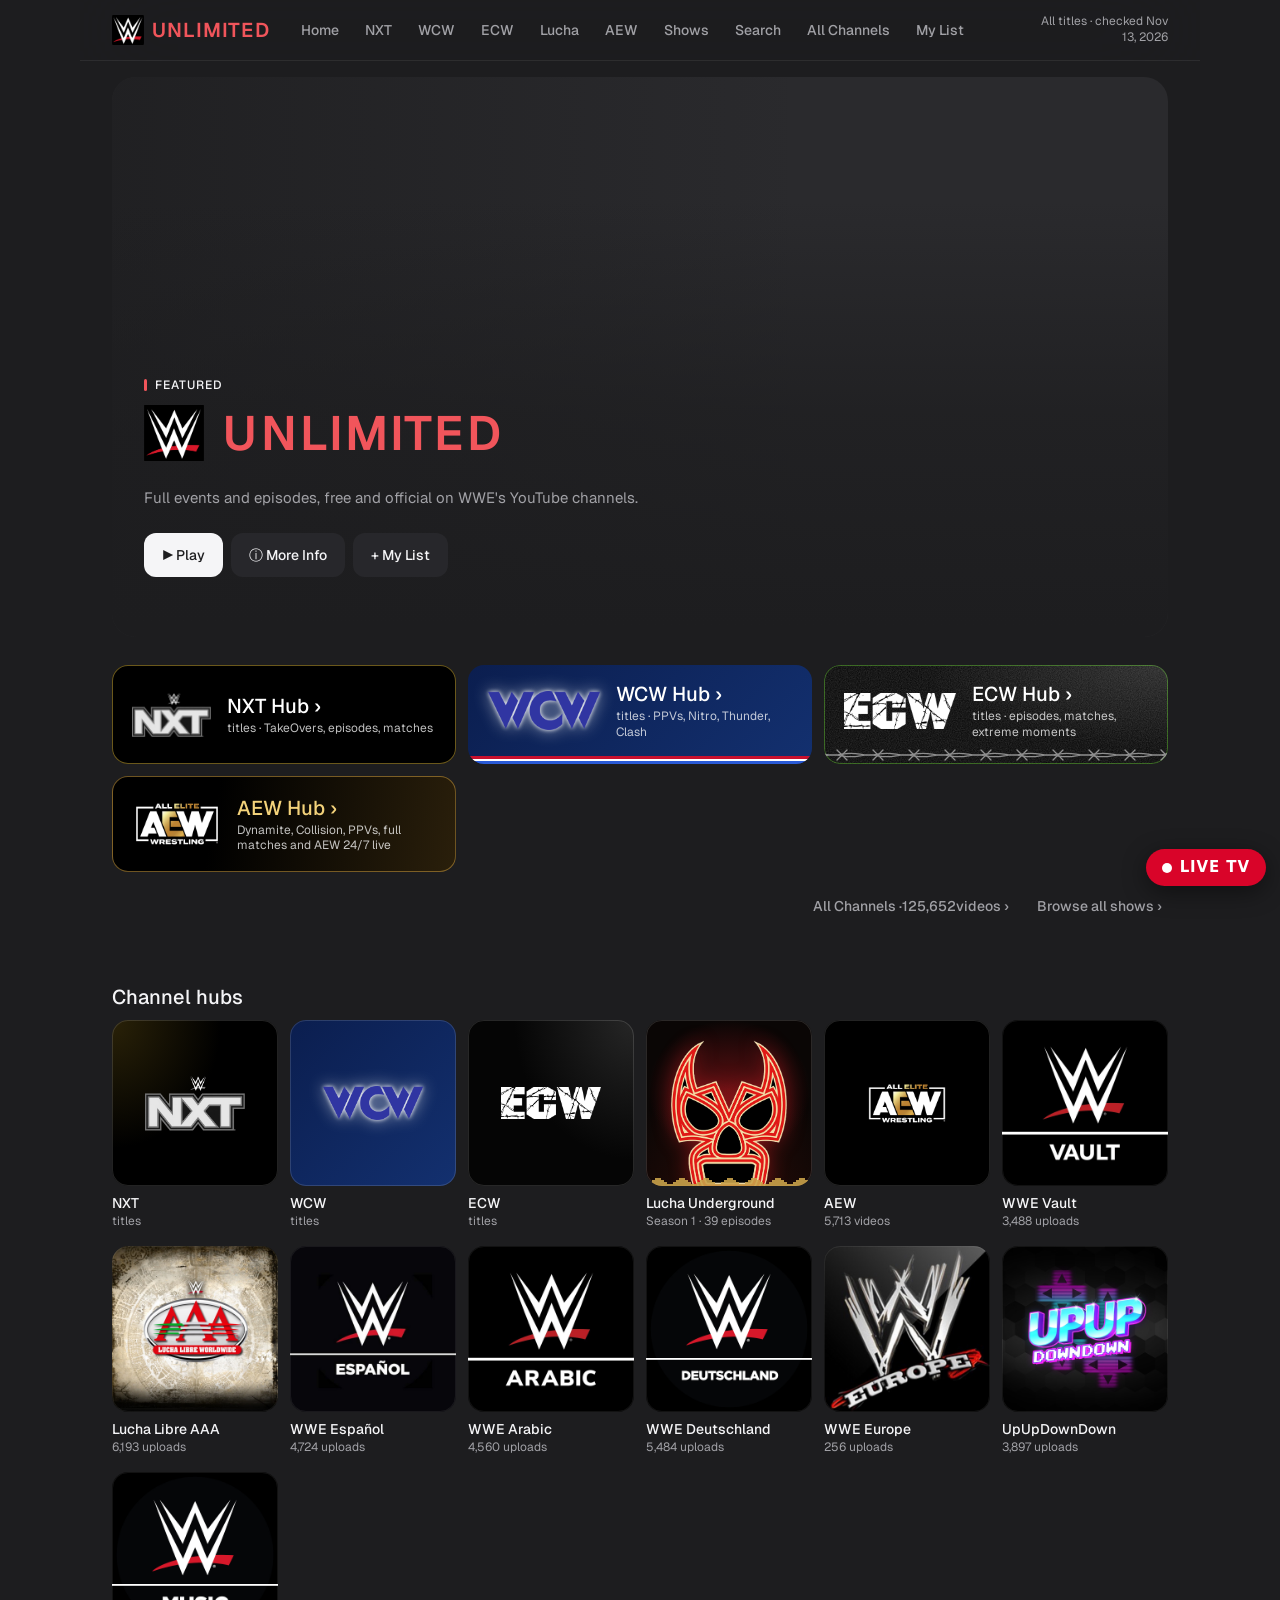
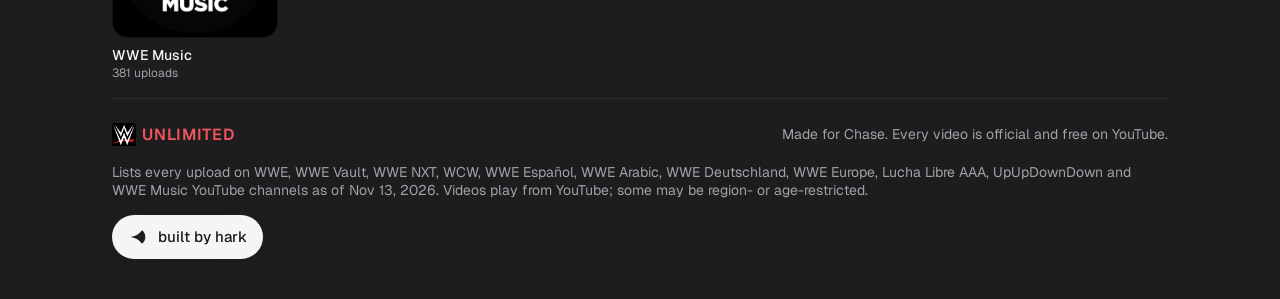
==== aew-preview.html @ c00c0de7 "Update WWE Unlimited" ====
<!doctype html>
<html lang="en" data-theme="dark">
  <head>
<meta name="robots" content="noindex" />
    <meta charset="utf-8" />
    <meta name="viewport" content="width=device-width, initial-scale=1, viewport-fit=cover" />
    <title>WWE Unlimited</title>
    <link rel="icon" type="image/png" href="icon.png" />
    <link rel="apple-touch-icon" href="icon.png" />
    <link rel="apple-touch-icon" sizes="180x180" href="icon.png" />
    <meta name="apple-mobile-web-app-title" content="WWE Unlimited" />
    <meta name="apple-mobile-web-app-capable" content="yes" />
    <meta name="mobile-web-app-capable" content="yes" />
    <meta name="apple-mobile-web-app-status-bar-style" content="black-translucent" />
    <meta name="theme-color" content="#0b0b0f" />
    <link
      rel="manifest"
      href="data:application/manifest+json,%7B%22name%22%3A%22WWE%20Unlimited%22%2C%22short_name%22%3A%22WWE%20Unlimited%22%2C%22display%22%3A%22standalone%22%2C%22background_color%22%3A%22%230b0b0f%22%2C%22theme_color%22%3A%22%230b0b0f%22%2C%22icons%22%3A%5B%7B%22src%22%3A%22icon.png%22%2C%22sizes%22%3A%22512x512%22%2C%22type%22%3A%22image%2Fpng%22%7D%5D%7D"
    />
    <link rel="preconnect" href="https://fonts.googleapis.com" />
    <link rel="preconnect" href="https://fonts.gstatic.com" crossorigin />
    <link
      rel="stylesheet"
      href="https://fonts.googleapis.com/css2?family=Geist:wght@400;500;600&family=Geist+Mono:wght@400&display=swap"
    />
    <link rel="stylesheet" href="hark.css" />
    <link rel="stylesheet" href="hark-hero.css" />
    <style>
      :root { --x-red: var(--fill-system-red); --x-scrim: color-mix(in srgb, var(--fill-primary-on) 88%, transparent); --x-gap: clamp(16px, 4vw, 32px); }
      [hidden] { display: none !important; }
      .x-top { position: sticky; top: 0; z-index: 20; display: flex; align-items: center; gap: 20px; margin: -12px calc(var(--gutter) * -1) 0; padding: calc(env(safe-area-inset-top, 0px) + 8px) var(--gutter) 8px; background: var(--mat-agent); -webkit-backdrop-filter: var(--hark-blur); backdrop-filter: var(--hark-blur); border-bottom: 1px solid var(--stroke-secondary); }
      .x-logo { display: inline-flex; align-items: center; min-height: var(--tap); font: var(--weight-bold) 20px/1 var(--sans); letter-spacing: 0.06em; text-transform: uppercase; color: var(--x-red); text-decoration: none; white-space: nowrap; }
      .x-logo span { color: var(--text-primary); margin-right: 6px; }
      .x-wm { display: inline-flex; align-items: center; gap: 0.4em; font-weight: var(--weight-bold); letter-spacing: 0.06em; text-transform: uppercase; line-height: 1; white-space: nowrap; }
      .x-wm__img { display: block; flex: none; width: 1.6em; height: 1.6em; object-fit: contain; border-radius: 3px; }
      .x-logo .x-wm__img { width: 28px; height: 28px; }
      @media (min-width: 700px) { .x-logo .x-wm__img { width: 32px; height: 32px; } }
      .x-feat h1 .x-wm { color: var(--x-red); }
      .x-feat h1 .x-wm__img { width: 1.25em; height: 1.25em; }
      .x-foot-wm { font-size: 16px; color: var(--x-red); }
      .x-foot-wm .x-wm__img { width: 24px; height: 24px; }
      .x-nav { display: flex; gap: 2px; }
      .x-nav a { display: inline-flex; align-items: center; min-height: var(--tap); padding: 0 12px; font: var(--type-label); color: var(--text-secondary); text-decoration: none; border-radius: var(--r-s); }
      .x-nav a:hover { color: var(--text-primary); }
      .x-nav a[aria-current="page"] { color: var(--text-primary); box-shadow: inset 0 -2px 0 var(--x-red); border-radius: 0; }
      .x-count { margin-left: auto; font: var(--type-caption); color: var(--text-secondary); text-align: right; }
      .x-tabbar { display: none; }
      .x-spacer { display: none; }
      .x-view { display: grid; gap: 28px; min-width: 0; }
      /* featured hero */
      .x-feat { position: relative; min-height: clamp(400px, 52vw, 560px); display: flex; align-items: flex-end; border-radius: var(--r-l); overflow: hidden; background: var(--fill-tertiary); }
      .x-feat__bg img { position: absolute; inset: 0; width: 100%; height: 100%; object-fit: cover; opacity: 0; transition: opacity 0.9s var(--ease-out); }
      .x-feat__bg img.is-on { opacity: 1; }
      .x-feat::after { content: ""; position: absolute; inset: 0; background: linear-gradient(to top, var(--fill-primary-on) 2%, color-mix(in srgb, var(--fill-primary-on) 70%, transparent) 40%, transparent 78%), linear-gradient(to right, color-mix(in srgb, var(--fill-primary-on) 75%, transparent), transparent 65%); }
      .x-feat__copy { position: relative; z-index: 2; display: grid; gap: 10px; max-width: 620px; padding: var(--x-gap); padding-bottom: calc(var(--x-gap) + 28px); }
      .x-feat h1 { font: var(--type-display); }
      .x-tag { display: flex; align-items: center; gap: 8px; font: var(--type-tag); letter-spacing: 0.08em; text-transform: uppercase; color: var(--text-primary); }
      .x-tag::before { content: ""; flex: none; width: 3px; height: 12px; border-radius: 2px; background: var(--x-red); }
      .x-sub { font: var(--type-body); color: var(--text-secondary); }
      .x-meta { display: flex; flex-wrap: wrap; align-items: center; gap: 6px 10px; font: var(--type-small); color: var(--text-secondary); }
      .x-dots { position: absolute; z-index: 3; left: var(--x-gap); bottom: 8px; display: flex; }
      .x-dots button { display: grid; place-items: center; width: var(--tap); height: var(--tap); padding: 0; border: 0; background: none; cursor: pointer; }
      .x-dots button::before { content: ""; display: block; width: 26px; height: 3px; border-radius: 2px; background: var(--stroke-primary); }
      .x-dots button[aria-current="true"]::before { background: var(--x-red); }
      .x-acts { display: flex; flex-wrap: wrap; gap: 8px; margin-top: 6px; }
      .x-btn { display: inline-flex; align-items: center; gap: 8px; min-height: var(--tap); padding: 0 18px; border: 0; border-radius: var(--r-s); background: color-mix(in srgb, var(--fill-tertiary) 85%, transparent); color: var(--text-primary); font: var(--type-label); text-decoration: none; cursor: pointer; }
      .x-btn:hover { box-shadow: inset 0 0 0 100px var(--hover-wash); }
      .x-btn--play { background: var(--fill-primary); color: var(--text-primary-on); }
      .x-btn--play:hover { box-shadow: inset 0 0 0 100px var(--hover-wash-primary-on); }
      .x-btn:disabled { opacity: 0.4; cursor: default; box-shadow: none; }
      /* rows and cards */
      .x-shelf { display: grid; gap: 10px; min-width: 0; }
      .x-shelf__head { display: flex; align-items: center; gap: 8px; }
      .x-shelf__head h2 { font: var(--type-heading); margin-right: auto; }
      .x-see { display: inline-flex; align-items: center; min-height: var(--tap); padding: 0 6px; font: var(--type-label); color: var(--text-secondary); text-decoration: none; }
      .x-see:hover { color: var(--text-primary); }
      .x-arr { width: 36px; height: 36px; border: 1px solid var(--stroke-primary); border-radius: var(--r-pill); background: none; color: var(--text-primary); font: var(--type-label); cursor: pointer; }
      .x-arr:hover { box-shadow: inset 0 0 0 100px var(--hover-wash); }
      .x-rail { display: grid; grid-auto-flow: column; grid-auto-columns: clamp(200px, 23%, 250px); gap: 12px; overflow-x: auto; scroll-snap-type: x proximity; scrollbar-width: none; margin-inline: calc(var(--gutter) * -1); padding: 0 var(--gutter) 4px; scroll-padding-inline: var(--gutter); }
      .x-rail::-webkit-scrollbar { display: none; }
      .x-card { display: grid; gap: 6px; align-content: start; padding: 0; border: 0; background: none; color: inherit; font: inherit; text-align: left; cursor: pointer; scroll-snap-align: start; min-width: 0; }
      .x-thumb { position: relative; display: block; aspect-ratio: 16 / 9; border-radius: var(--r-s); overflow: hidden; background: var(--fill-tertiary); }
      .x-thumb img { width: 100%; height: 100%; object-fit: cover; transition: transform var(--dur-quick) var(--ease-out); }
      .x-card:hover .x-thumb img { transform: scale(1.04); }
      .x-card:hover .x-card__t { color: var(--x-red); }
      .x-rt { position: absolute; right: 6px; bottom: 6px; padding: 2px 6px; border-radius: 6px; background: var(--x-scrim); color: var(--text-primary); font: var(--type-caption); font-variant-numeric: tabular-nums; }
      .x-card__t { font: var(--type-label); display: -webkit-box; -webkit-line-clamp: 2; -webkit-box-orient: vertical; overflow: hidden; }
      .x-card__m { font: var(--type-caption); color: var(--text-secondary); }
      .x-grid { display: grid; grid-template-columns: repeat(auto-fill, minmax(200px, 1fr)); gap: 20px 12px; }
      .x-empty { padding: 32px 0; color: var(--text-secondary); }
      .x-h { font: var(--type-title); }
      /* shows */
      .x-tiles { display: grid; grid-template-columns: repeat(auto-fill, minmax(230px, 1fr)); gap: 12px; }
      .x-tile { position: relative; aspect-ratio: 16 / 9; padding: 0; border: 0; border-radius: var(--r-m); overflow: hidden; background: var(--fill-tertiary); color: var(--text-primary); text-align: left; cursor: pointer; }
      .x-tile img { position: absolute; inset: 0; width: 100%; height: 100%; object-fit: cover; }
      .x-tile::after { content: ""; position: absolute; inset: 0; background: linear-gradient(to top, var(--fill-primary-on) 5%, transparent 80%); }
      .x-tile:hover { box-shadow: inset 0 0 0 2px var(--x-red); }
      .x-tile > span { position: absolute; z-index: 1; left: 14px; right: 14px; bottom: 12px; display: grid; gap: 2px; font: var(--type-body-strong); }
      .x-tile small { font: var(--type-caption); color: var(--text-secondary); }
      /* show page */
      .x-banner { position: relative; min-height: 280px; display: flex; align-items: flex-end; border-radius: var(--r-l); overflow: hidden; background: var(--fill-tertiary); }
      .x-banner > img { position: absolute; inset: 0; width: 100%; height: 100%; object-fit: cover; }
      .x-banner::after { content: ""; position: absolute; inset: 0; background: linear-gradient(to top, var(--fill-primary-on) 5%, color-mix(in srgb, var(--fill-primary-on) 50%, transparent) 55%, transparent); }
      .x-banner__copy { position: relative; z-index: 1; display: grid; gap: 8px; padding: var(--x-gap); }
      .x-banner h1 { font: var(--type-display); }
      .x-chips { display: flex; gap: 6px; overflow-x: auto; scrollbar-width: none; padding-bottom: 2px; }
      .x-chips::-webkit-scrollbar { display: none; }
      .x-chip { flex: none; min-height: 36px; padding: 6px 14px; border: 1px solid var(--stroke-primary); border-radius: var(--r-pill); background: none; color: var(--text-primary); font: var(--type-tag); white-space: nowrap; cursor: pointer; }
      .x-chip:hover { box-shadow: inset 0 0 0 100px var(--hover-wash); }
      .x-chip[aria-pressed="true"] { background: var(--x-red); border-color: var(--x-red); color: var(--fill-primary-on); }
      .x-eps { list-style: none; margin: 0; padding: 0; display: grid; gap: 2px; }
      .x-ep { display: flex; align-items: center; gap: 6px; padding-right: 8px; border-radius: var(--r-m); }
      .x-ep:hover { background: var(--fill-tertiary); }
      .x-ep__main { flex: 1; min-width: 0; display: flex; align-items: center; gap: 14px; padding: 8px; border: 0; background: none; color: inherit; font: inherit; text-align: left; cursor: pointer; }
      .x-ep__n { flex: none; width: 28px; font: var(--type-label); color: var(--text-secondary); text-align: right; font-variant-numeric: tabular-nums; }
      .x-ep .x-thumb { flex: none; width: clamp(120px, 18vw, 180px); border-radius: 10px; }
      .x-ep__b { flex: 1; min-width: 0; display: grid; gap: 4px; }
      .x-ep__p { flex: none; display: grid; place-items: center; width: 36px; height: 36px; border-radius: var(--r-pill); background: var(--fill-primary); color: var(--text-primary-on); font-size: 12px; }
      .x-ic { flex: none; width: var(--tap); height: var(--tap); border: 1px solid var(--stroke-primary); border-radius: var(--r-pill); background: none; color: var(--text-primary); font: var(--type-label); cursor: pointer; }
      .x-ic:hover { box-shadow: inset 0 0 0 100px var(--hover-wash); }
      .x-search { width: 100%; min-height: 52px; padding: 0 18px; border: 1px solid var(--stroke-primary); border-radius: var(--r-m); background: var(--fill-tertiary); color: var(--text-primary); font: var(--type-body); }
      .x-search::placeholder { color: var(--text-secondary); }
      .x-search:focus { outline: 2px solid var(--x-red); outline-offset: 0; }
      .x-filters { display: grid; gap: 8px; }
      /* info sheet */
      .x-sheet { position: fixed; inset: 0; z-index: 90; display: grid; align-items: end; justify-items: center; }
      .x-sheet__scrim { position: absolute; inset: 0; background: color-mix(in srgb, var(--fill-primary-on) 72%, transparent); -webkit-backdrop-filter: blur(6px); backdrop-filter: blur(6px); }
      .x-sheet__panel { position: relative; width: min(100%, 860px); max-height: 92vh; overflow-y: auto; border: 1px solid var(--stroke-secondary); border-bottom: 0; border-radius: var(--r-l) var(--r-l) 0 0; background: var(--fill-primary-on); box-shadow: var(--hark-shadow); animation: x-up 260ms var(--ease-out); }
      @keyframes x-up { from { transform: translateY(48px); opacity: 0; } }
      .x-sheet__art { position: relative; aspect-ratio: 16 / 9; max-height: 48vh; overflow: hidden; }
      .x-sheet__art img { width: 100%; height: 100%; object-fit: cover; }
      .x-sheet__art::after { content: ""; position: absolute; inset: 0; background: linear-gradient(to top, var(--fill-primary-on) 3%, transparent 55%); }
      .x-x { position: absolute; z-index: 2; top: 12px; right: 12px; width: var(--tap); height: var(--tap); border: 0; border-radius: var(--r-pill); background: var(--mat-agent); color: var(--text-primary); font: var(--type-heading); line-height: 1; cursor: pointer; }
      .x-sheet__body { position: relative; z-index: 1; display: grid; gap: 12px; margin-top: -48px; padding: 0 var(--x-gap) calc(env(safe-area-inset-bottom, 0px) + 32px); min-width: 0; }
      .x-sheet__body h2 { font: var(--type-title); }
      .x-sheet__body h3 { font: var(--type-heading); margin-top: 16px; }
      .x-sheet .x-rail { margin-inline: calc(var(--x-gap) * -1); padding-inline: var(--x-gap); scroll-padding-inline: var(--x-gap); grid-auto-columns: 200px; }
      /* player */
      .x-player { position: fixed; inset: 0; z-index: 100; overflow-y: auto; background: var(--fill-primary-on); display: grid; justify-items: center; align-content: start; padding: calc(env(safe-area-inset-top, 0px) + 8px) 0 calc(env(safe-area-inset-bottom, 0px) + 32px); }
      .x-pl { width: min(100%, 1100px); display: grid; gap: 14px; min-width: 0; }
      .x-pl__top { display: flex; align-items: center; gap: 12px; padding-inline: var(--gutter); min-width: 0; }
      .x-pl__top > div { min-width: 0; }
      .x-pl__top h2 { font: var(--type-body-strong); overflow-wrap: anywhere; }
      .x-back { flex: none; width: var(--tap); height: var(--tap); border: 0; border-radius: var(--r-pill); background: var(--fill-tertiary); color: var(--text-primary); font: var(--type-heading); line-height: 1; cursor: pointer; }
      .x-back:hover { box-shadow: inset 0 0 0 100px var(--hover-wash); }
      .x-screen { display: flex; flex-direction: column; background: var(--fill-primary-on); }
      .x-stage { position: relative; aspect-ratio: 16 / 9; background: var(--fill-tertiary); overflow: hidden; }
      .x-stage iframe { position: absolute; inset: 0; width: 100%; height: 100%; border: 0; }
      .x-screen:fullscreen .x-stage, .x-player.is-theater .x-stage { flex: 1; aspect-ratio: auto; border-radius: 0; }
      .x-player.is-theater .x-screen { position: fixed; inset: 0; z-index: 5; }
      .x-pl__nav { display: flex; flex-wrap: wrap; align-items: center; gap: 8px 10px; padding-inline: var(--gutter); }
      .x-pl__yt { margin-left: auto; font: var(--type-small); }
      .x-note { padding-inline: var(--gutter); font: var(--type-small); color: var(--x-red); }
      .x-up { display: flex; align-items: center; gap: 14px; margin-inline: var(--gutter); padding: 12px; border-radius: var(--r-m); background: var(--fill-tertiary); }
      .x-up .x-thumb { flex: none; width: clamp(120px, 20vw, 200px); border-radius: 10px; }
      .x-up__b { flex: 1; min-width: 0; display: grid; gap: 4px; }
      .x-up__b .x-card__t { font: var(--type-body-strong); }
      @media (min-width: 700px) { .x-stage { border-radius: var(--r-m); } .x-screen { margin-inline: var(--gutter); } }
      @media (max-width: 699px) {
        .x-nav, .x-arr { display: none; }
        .x-tabbar { position: fixed; left: 0; right: 0; bottom: 0; z-index: 30; display: grid; grid-template-columns: repeat(4, 1fr); padding: 4px 4px calc(env(safe-area-inset-bottom, 0px) + 4px); background: var(--mat-agent); -webkit-backdrop-filter: var(--hark-blur); backdrop-filter: var(--hark-blur); border-top: 1px solid var(--stroke-secondary); }
        .x-tabbar a { display: grid; justify-items: center; align-content: center; gap: 2px; min-height: 52px; font: var(--type-caption); color: var(--text-secondary); text-decoration: none; }
        .x-tabbar svg { width: 22px; height: 22px; }
        .x-tabbar a[aria-current="page"] { color: var(--text-primary); }
        .x-tabbar a[aria-current="page"] svg { color: var(--x-red); }
        .x-spacer { display: block; height: 72px; }
        .x-rail { grid-auto-columns: 64%; }
        .x-grid { grid-template-columns: repeat(auto-fill, minmax(150px, 1fr)); }
        .x-chip { min-height: var(--tap); }
        .x-ep__n { display: none; }
        .x-ep__main { gap: 10px; padding: 6px 0; }
        .x-ep__p { display: none; }
        .x-feat__copy { padding-bottom: calc(var(--x-gap) + 32px); }
        .x-pl__yt { margin-left: 0; flex-basis: 100%; }
        .x-pl__nav .x-btn { flex: 1; justify-content: center; }
      }
      @media (prefers-reduced-motion: reduce) { .x-sheet__panel { animation: none; } .x-feat__bg img, .x-thumb img { transition: none; } }
      /* hubs: brand colors requested by the owner */
      body[data-hub="nxt"] { --x-red: #d4af37; }
      body[data-hub="wcw"] { --x-red: #e0313f; }
      .x-feat [data-h="title"] { font: var(--type-display); }
      .x-hub { position: relative; display: grid; gap: 8px; padding: clamp(20px, 4vw, 32px) var(--x-gap); border-radius: var(--r-l); overflow: hidden; color: #fff; }
      .x-hub__mark { justify-self: start; font: var(--weight-bold) clamp(56px, 11vw, 112px)/0.9 var(--sans); letter-spacing: -0.03em; }
      .x-hub__sub { font: var(--type-small); color: rgba(255, 255, 255, 0.75); }
      .x-hub--nxt { background: radial-gradient(120% 140% at 0% 0%, #2a2208, #000 55%); box-shadow: inset 0 0 0 1px rgba(212, 175, 55, 0.45); }
      .x-hub--nxt .x-hub__mark { color: #d4af37; }
      .x-hub--wcw { background: linear-gradient(135deg, #0b1e4f, #13306f); padding-bottom: calc(clamp(20px, 4vw, 32px) + 12px); }
      .x-hub__mark { line-height: 0; }
      .x-hub__mark img { display: block; height: clamp(56px, 11vw, 112px); width: auto; max-width: min(100%, 420px); object-fit: contain; }
      .x-hub--wcw::after, .x-promo--wcw::after { content: ""; position: absolute; left: 0; right: 0; bottom: 0; height: 12px; background: linear-gradient(to bottom, #c8102e 0 33%, #fff 33% 66%, #2a5bd7 66%); }
      .x-promos { display: grid; grid-template-columns: repeat(3, minmax(0, 1fr)); gap: 12px; }
      .x-promo { position: relative; overflow: hidden; display: flex; align-items: center; gap: 16px; min-height: 96px; padding: 16px 20px; border-radius: var(--r-m); color: #fff; text-decoration: none; }
      .x-promo:hover { box-shadow: inset 0 0 0 2px var(--promo, #fff); }
      .x-promo__mark { flex: none; display: block; height: 44px; width: auto; max-width: 112px; object-fit: contain; }
      .x-promo__b { display: grid; gap: 2px; min-width: 0; }
      .x-promo__b strong { font: var(--type-heading); }
      .x-promo__b small { font: var(--type-caption); color: rgba(255, 255, 255, 0.75); }
      .x-promo--nxt { --promo: #d4af37; background: #000; box-shadow: inset 0 0 0 1px rgba(212, 175, 55, 0.5); }
      .x-promo--wcw { --promo: #c8102e; background: linear-gradient(135deg, #0b1e4f, #13306f); padding-bottom: 24px; }
      .x-promo--wcw::after { height: 8px; }
      .x-browse { display: flex; justify-content: flex-end; margin-top: -16px; }
      /* real logos: ECW is black art, WCW royal blue, NXT light grey */
      .x-logo--ecw { filter: invert(1); }
      .x-logo--wcw { filter: drop-shadow(0 0 2px #fff) drop-shadow(0 0 8px rgba(255, 255, 255, 0.5)); }
      .x-tl { display: block; height: 22px; width: auto; max-width: 52px; object-fit: contain; opacity: 0.7; }
      .x-tabbar a[aria-current="page"] .x-tl { opacity: 1; }
      .x-tabbar a[aria-current="page"] { box-shadow: inset 0 2px 0 var(--x-red); }
      .x-tabbar .x-logo--wcw { filter: drop-shadow(0 0 1px #fff) drop-shadow(0 0 4px rgba(255, 255, 255, 0.5)); }
      /* ECW: black, gritty grey grain, toxic green accent, barbed wire */
      body[data-hub="ecw"] { --x-red: #7cff3a; }
      .x-hub--ecw, .x-promo--ecw { background-color: #050505; background-image: url("data:image/svg+xml,%3Csvg xmlns='http://www.w3.org/2000/svg' width='160' height='160'%3E%3Cfilter id='n'%3E%3CfeTurbulence type='fractalNoise' baseFrequency='.9' numOctaves='3' stitchTiles='stitch'/%3E%3CfeColorMatrix values='0 0 0 0 .5 0 0 0 0 .5 0 0 0 0 .5 0 0 0 .22 0'/%3E%3C/filter%3E%3Crect width='100%25' height='100%25' filter='url(%23n)'/%3E%3C/svg%3E"), radial-gradient(120% 140% at 100% 0%, #262626, #050505 60%); box-shadow: inset 0 0 0 1px rgba(124, 255, 58, 0.35); }
      .x-hub--ecw { padding-bottom: calc(clamp(20px, 4vw, 32px) + 14px); }
      .x-hub--ecw .x-hub__sub strong { color: #7cff3a; font-weight: var(--weight-medium); }
      .x-hub--ecw::after, .x-promo--ecw::after { content: ""; position: absolute; left: 0; right: 0; bottom: 4px; height: 14px; opacity: 0.85; background: url("data:image/svg+xml,%3Csvg xmlns='http://www.w3.org/2000/svg' width='36' height='14' fill='none' stroke='%23a3a3a3' stroke-width='1.3' stroke-linecap='round'%3E%3Cpath d='M0 6.2Q9 8 18 6.2T36 6.2M0 7.8Q9 6 18 7.8T36 7.8'/%3E%3Cpath d='M13 2l10 10M13 12l10-10'/%3E%3C/svg%3E") 0 0 / 36px 14px repeat-x; }
      .x-promo--ecw { --promo: #7cff3a; padding-bottom: 24px; }
      .x-promo--ecw::after { bottom: 2px; }
      .x-mine { display: none; flex: none; place-items: center; width: var(--tap); height: var(--tap); border-radius: var(--r-pill); color: var(--text-primary); text-decoration: none; }
      .x-mine svg { width: 22px; height: 22px; }
      .x-mine[aria-current="page"] { color: var(--x-red); }
      @media (max-width: 699px) { .x-tabbar { grid-template-columns: repeat(5, 1fr) !important; } .x-mine { display: grid; } .x-count { margin-left: auto; } }
      @media (max-width: 900px) { .x-promos { grid-template-columns: 1fr; } .x-promo { min-height: 80px; } }
      /* Survivor Series poster slide: keep the poster's right half (logo, date) clear */
      .x-feat.is-poster::after { background: linear-gradient(to right, var(--fill-primary-on) 0%, color-mix(in srgb, var(--fill-primary-on) 70%, transparent) 26%, transparent 50%); }
      .x-feat.is-poster .x-feat__copy { max-width: 46%; }
      .x-feat.is-poster [data-h="title"] { font: var(--type-title); font-weight: var(--weight-medium); }
      .x-feat__bg img.x-poster { object-position: right center; }
      @media (max-width: 699px) {
        .x-feat.is-poster { min-height: 0; padding-top: 56.25%; }
        .x-feat.is-poster .x-feat__bg img { bottom: auto; height: auto; aspect-ratio: 16 / 9; }
        .x-feat.is-poster::after { background: linear-gradient(to bottom, transparent 70%, var(--fill-primary-on)); }
        .x-feat.is-poster .x-feat__copy { max-width: none; }
      }
      .x-browse { gap: 4px 16px; flex-wrap: wrap; }
      .x-nav { min-width: 0; overflow-x: auto; scrollbar-width: none; }
      .x-nav::-webkit-scrollbar { display: none; }
      .x-nav a { flex: none; white-space: nowrap; }
      @media (min-width: 700px) and (max-width: 1099px) { .x-count { display: none; } .x-top { gap: 8px; } .x-nav a { padding: 0 8px; } }
      /* playlist view */
      .x-ssposter { position: relative; aspect-ratio: 16 / 9; border-radius: var(--r-l); overflow: hidden; background: var(--fill-tertiary); }
      .x-ssposter img { width: 100%; height: 100%; object-fit: cover; }
      .x-sshead { display: grid; gap: 10px; }
      .x-sshead h1 { font: var(--type-display); }
      .x-secnav { margin-top: 4px; }
      .x-sec { display: grid; gap: 8px; scroll-margin-top: 80px; }
      .x-sec .x-shelf__head h2 small { font: var(--type-label); color: var(--text-secondary); margin-left: 8px; }
      /* all channels */
      .x-lib-bar { display: grid; gap: 10px; }
      .x-lib-row { display: flex; flex-wrap: wrap; align-items: center; gap: 8px 16px; }
      .x-lib-row .x-chips { flex-wrap: wrap; overflow: visible; }
      .x-lt { position: absolute; left: 6px; top: 6px; padding: 2px 6px; border-radius: 6px; background: var(--x-scrim); color: var(--text-primary); font: var(--type-tag); }
      .x-lt--live { background: var(--x-red); color: var(--fill-primary-on); }
      .x-status { display: flex; align-items: center; gap: 10px; min-height: 24px; }
      .x-spin { width: 14px; height: 14px; border: 2px solid var(--stroke-primary); border-top-color: var(--x-red); border-radius: 50%; animation: x-spin 0.8s linear infinite; }
      @keyframes x-spin { to { transform: rotate(360deg); } }
      @media (prefers-reduced-motion: reduce) { .x-spin { animation: none; } }
      @media (max-width: 699px) { .x-tabbar { grid-template-columns: repeat(6, 1fr) !important; } }
      /* channel hubs: square logo badges */
      .x-chans { display: grid; grid-template-columns: repeat(auto-fill, minmax(150px, 1fr)); gap: 16px 12px; min-width: 0; }
      .x-chan { display: grid; gap: 8px; align-content: start; min-width: 0; color: var(--text-primary); text-decoration: none; }
      .x-chan__logo { display: block; width: 100%; aspect-ratio: 1; object-fit: cover; border-radius: var(--r-m); background: var(--fill-tertiary); box-shadow: inset 0 0 0 1px var(--stroke-secondary); outline: 1px solid var(--stroke-secondary); outline-offset: -1px; transition: transform var(--dur-quick) var(--ease-out); }
      .x-chan:hover .x-chan__logo { transform: scale(1.03); outline: 2px solid var(--x-red); outline-offset: 2px; }
      .x-chan__b { display: grid; gap: 2px; min-width: 0; }
      .x-chan__b strong { font: var(--type-label); font-weight: var(--weight-medium); overflow-wrap: anywhere; }
      .x-chan__b small { font: var(--type-caption); color: var(--text-secondary); }
      .x-chhead { display: flex; flex-wrap: wrap; align-items: center; gap: 16px 24px; min-width: 0; }
      .x-chhead img { flex: none; width: clamp(88px, 16vw, 144px); aspect-ratio: 1; object-fit: cover; border-radius: var(--r-l); outline: 1px solid var(--stroke-secondary); outline-offset: -1px; }
      .x-chhead__b { flex: 1 1 260px; min-width: 0; display: grid; gap: 8px; }
      .x-chhead h1 { font: var(--type-display); overflow-wrap: anywhere; }
      button.x-see { border: 0; background: none; cursor: pointer; }
      .x-chan__mark { display: grid; place-items: center; padding: 20%; overflow: hidden; }
      .x-chan__mark img { width: 100%; height: 100%; object-fit: contain; }
      .x-chan__mark--nxt { background: radial-gradient(120% 140% at 0% 0%, #2a2208, #000 55%); }
      .x-chan__mark--wcw { background: linear-gradient(135deg, #0b1e4f, #13306f); }
      .x-chan__mark--ecw { background: radial-gradient(120% 140% at 100% 0%, #262626, #050505 60%); }
      @media (max-width: 699px) { .x-chans { grid-template-columns: repeat(auto-fill, minmax(100px, 1fr)); gap: 14px 10px; } }
      /* Main Event: YouTube and Rumble sections */
      .x-me__head { display: flex; flex-wrap: wrap; align-items: center; gap: 10px 14px; min-width: 0; }
      .x-me__lock { flex: none; display: inline-flex; align-items: center; gap: 12px; height: 48px; padding: 0 14px 0 4px; border-radius: var(--r-s); background: #000; box-shadow: inset 0 0 0 1px var(--stroke-secondary); }
      .x-me__lock img { display: block; width: auto; object-fit: contain; }
      .x-me__lock .x-me__logo { height: 44px; }
      .x-me__lock .x-me__plat { height: 18px; max-width: 96px; }
      .x-me__div { width: 1px; height: 22px; background: rgba(255, 255, 255, 0.4); }
      .x-me__b { flex: 1 1 220px; min-width: 0; display: grid; gap: 2px; }
      .x-me__b h2 { font: var(--type-heading); overflow-wrap: anywhere; }
      .x-me__b p { font: var(--type-caption); color: var(--text-secondary); }
      .x-me__acts { display: flex; flex-wrap: wrap; align-items: center; gap: 8px; }
      a.x-card { text-decoration: none; }
      .x-thumb.x-me__art { display: grid; place-items: center; background: #000; box-shadow: inset 0 0 0 1px var(--stroke-secondary); }
      .x-thumb.x-me__art img { width: 64%; height: 64%; object-fit: contain; }
      .x-me__cta { font: var(--type-label); color: var(--text-primary); text-decoration: underline; text-underline-offset: 3px; }
      .x-card:hover .x-me__cta { color: var(--x-red); }
      .x-me-view .x-grid { min-width: 0; }
      @media (max-width: 699px) { .x-me__lock { height: 44px; } .x-me__lock .x-me__logo { height: 40px; } .x-me__lock .x-me__plat { height: 16px; } }
      /* CW:wwe_cw */
      .x-cw__head { margin-right: auto; }
      .x-cw__head h2 { margin: 0; }
      .x-cw__head p { margin: 2px 0 0; font: var(--type-body); color: var(--text-secondary); }
      .x-cw__it { position: relative; display: grid; scroll-snap-align: start; min-width: 0; }
      .x-cw__bar { position: absolute; left: 0; right: 0; bottom: 0; height: 4px; background: rgba(0, 0, 0, .55); z-index: 2; }
      .x-cw__bar i { display: block; height: 100%; background: var(--x-red, #e10600); }
      .x-cw__x { position: absolute; top: 6px; right: 6px; z-index: 3; width: 28px; height: 28px; padding: 0; border-radius: 50%; border: 1px solid rgba(255, 255, 255, .7); background: rgba(0, 0, 0, .72); color: #fff; font: 700 16px/1 sans-serif; cursor: pointer; }
      .x-cw__x:hover, .x-cw__x:focus-visible { background: #000; }
    </style>
      <link rel="stylesheet" id="lu-css" href="lucha.css" />
  <style id="aew-css">.x-feat.is-art .x-feat__copy{visibility:hidden}.x-feat.is-art::after{background:none}.x-feat.is-art .eotn-strap{display:none}</style>
  <script id="eotn-data">window.EOTN_EVENTS=[[1794790800, "n5xNQPgR4Fg", "WWE Backlash 2008", 10132], [1794877200, "kJRzqQwZ7po", "WCW Halloween Havoc 1998", 11287], [1794963600, "uAUkvxxbNdM", "WWE NXT Feb. 23 & Mar. 2, 2010 Back-to-Back \u00b7 Part 1: Feb. 23", 2773], [1794966373, "Pr5_wHR2nyQ", "WWE NXT Feb. 23 & Mar. 2, 2010 Back-to-Back \u00b7 Part 2: Mar. 2", 2773]];</script>
<style id="eotn-hero-css">.x-feat__bg img.x-eotn{object-position:center}.x-feat [data-h="tag"].is-eotn{color:#d4a017;letter-spacing:.14em}.x-feat .pill.is-live{background:#d90429;color:#fff}.eotn-strap{position:absolute;top:clamp(12px,2.2vw,22px);right:clamp(12px,2.2vw,22px);z-index:3;display:flex;align-items:stretch;font-family:Impact,"Arial Black","Helvetica Neue",Arial,sans-serif;text-transform:uppercase;font-style:italic;line-height:1;box-shadow:0 6px 22px rgba(0,0,0,.55);transform:skewX(-8deg);pointer-events:none}.eotn-strap[hidden]{display:none}.eotn-strap span{padding:.5em .75em;font-size:clamp(15px,2vw,26px);letter-spacing:.02em}.eotn-strap .a{background:#fff;color:#111}.eotn-strap .b{background:#d90429;color:#fff}.eotn-strap .b b{color:#ffd23f;font-weight:inherit}</style>
    <link rel="stylesheet" id="aw-css" href="aew.css" />
  </head>
  <body>
    <div class="page" id="top">
      <header class="x-top">
        <a class="x-logo x-wm" href="#home" aria-label="WWE Unlimited home"><img class="x-wm__img" src="wwe.png" alt="WWE" />Unlimited</a>
        <nav class="x-nav" aria-label="Main">
          <a href="#home" data-tab="home">Home</a>
          <a href="#nxt" data-tab="nxt">NXT</a>
          <a href="#wcw" data-tab="wcw">WCW</a>
          <a href="#ecw" data-tab="ecw">ECW</a>
          <a href="#lucha" data-tab="lucha">Lucha</a>
          <a href="#aew" data-tab="aew">AEW</a>
          <a href="#shows" data-tab="shows">Shows</a>
          <a href="#search" data-tab="search">Search</a>
          <a href="#all" data-tab="all">All Channels</a>
          <a href="#list" data-tab="list">My List</a>
        </nav>
        <p class="x-count"><span class="x-total">All</span> titles · checked Nov 13, 2026</p>
        <a class="x-mine" href="#list" data-tab="list" aria-label="My List"><svg viewBox="0 0 24 24" fill="none" stroke="currentColor" stroke-width="1.8" aria-hidden="true"><path d="M6 3.5h12v17l-6-4.2-6 4.2z" /></svg></a>
      </header>
      <main class="main">
        <div class="x-view" id="v-home">
          <section class="x-feat" data-hero="home" aria-roledescription="carousel" aria-label="Featured events"><div class="eotn-strap" hidden aria-hidden="true"><span class="a">Streams</span><span class="b" data-strap></span></div>
            <div class="x-feat__bg" data-h="bg"><img class="x-poster x-aew" id="aew-poster" src="aew_coming.jpg" alt="AEW coming to WWE Unlimited" /><img class="x-poster x-eotn" id="eotn-poster" src="" alt="Event of the Night" /><img class="x-poster" id="ss-poster" src="survivor_series_2026_poster.jpg" alt="Survivor Series: WarGames, Houston, Saturday November 28: Roman Reigns behind the cage" /></div>
            <div class="x-feat__copy">
              <p class="x-tag" data-h="tag">Featured</p>
              <h1 data-h="title"><span class="x-wm"><img class="x-wm__img" src="wwe.png" alt="WWE" />Unlimited</span></h1>
              <p class="x-sub" data-h="sub">Full events and episodes, free and official on WWE's YouTube channels.</p>
              <p class="x-meta" data-h="meta"></p>
              <div class="x-acts">
                <button type="button" class="x-btn x-btn--play" data-h="play">&#9654; Play</button>
                <button type="button" class="x-btn" data-h="info">&#9432; More Info</button>
                <button type="button" class="x-btn" data-h="list">+ My List</button>
              </div>
            </div>
            <div class="x-dots" data-h="dots" role="group" aria-label="Choose featured event"></div>
          </section>
          <section class="x-shelf" id="cw" aria-labelledby="cw-h" hidden></section>
          <div class="x-promos">
            <a class="x-promo x-promo--nxt" href="#nxt"><img class="x-promo__mark" src="nxt.png" alt="NXT" /><span class="x-promo__b"><strong>NXT Hub &rsaquo;</strong><small><span data-hubcount="NXT"></span> titles · TakeOvers, episodes, matches</small></span></a>
            <a class="x-promo x-promo--wcw" href="#wcw"><img class="x-promo__mark x-logo--wcw" src="wcw.png" alt="WCW" /><span class="x-promo__b"><strong>WCW Hub &rsaquo;</strong><small><span data-hubcount="WCW"></span> titles · PPVs, Nitro, Thunder, Clash</small></span></a>
            <a class="x-promo x-promo--ecw" href="#ecw"><img class="x-promo__mark x-logo--ecw" src="ecw.png" alt="ECW" /><span class="x-promo__b"><strong>ECW Hub &rsaquo;</strong><small><span data-hubcount="ECW"></span> titles · episodes, matches, extreme moments</small></span></a>
            <a class="x-promo x-promo--aew" href="#aew" data-aw-promo style="background:linear-gradient(100deg,#000 30%,#2a1f0b);border:1px solid rgba(201,154,60,.55)"><img class="x-promo__mark" src="aew_logo.png" alt="AEW" style="filter:none" /><span class="x-promo__b"><strong style="color:#f3d27a">AEW Hub &rsaquo;</strong><small>Dynamite, Collision, PPVs, full matches and AEW 24/7 live</small></span></a>
          </div>
          <p class="x-browse"><a class="x-see" href="#all">All Channels · <span data-libtotal>125,652</span> videos &rsaquo;</a><a class="x-see" href="#shows">Browse all shows &rsaquo;</a></p>
          <div id="home-rows" class="x-view"></div>
          <section class="x-shelf" aria-labelledby="chans-h">
            <div class="x-shelf__head"><h2 id="chans-h">Channel hubs</h2></div>
            <div class="x-chans">
              <a class="x-chan" href="#nxt"><span class="x-chan__logo x-chan__mark x-chan__mark--nxt"><img src="nxt.png" alt="NXT logo" /></span><span class="x-chan__b"><strong>NXT</strong><small><span data-hubcount="NXT"></span> titles</small></span></a>
              <a class="x-chan" href="#wcw"><span class="x-chan__logo x-chan__mark x-chan__mark--wcw"><img class="x-logo--wcw" src="wcw.png" alt="WCW logo" /></span><span class="x-chan__b"><strong>WCW</strong><small><span data-hubcount="WCW"></span> titles</small></span></a>
              <a class="x-chan" href="#ecw"><span class="x-chan__logo x-chan__mark x-chan__mark--ecw"><img class="x-logo--ecw" src="ecw.png" alt="ECW logo" /></span><span class="x-chan__b"><strong>ECW</strong><small><span data-hubcount="ECW"></span> titles</small></span></a>
              <a class="x-chan" href="#lucha" data-lu-tile><span class="x-chan__logo x-chan__mark x-chan__mark--lucha"><img src="lucha_mask.png" alt="Lucha Underground logo" /></span><span class="x-chan__b"><strong>Lucha Underground</strong><small>Season 1 · 39 episodes</small></span></a>
              <a class="x-chan" href="#aew" data-aw-tile><span class="x-chan__logo x-chan__mark x-chan__mark--aew"><img src="aew_logo.png" alt="AEW logo" /></span><span class="x-chan__b"><strong>AEW</strong><small><span data-aw-count></span> videos</small></span></a>
              <a class="x-chan" href="#ch/WWEVault"><img class="x-chan__logo" data-chlogo="WWEVault" src="WWEVault.jpg" alt="WWE Vault logo" /><span class="x-chan__b"><strong>WWE Vault</strong><small><span data-chcount="WWEVault">3,488</span> uploads</small></span></a>
              <a class="x-chan" href="#ch/luchalibreaaatv"><img class="x-chan__logo" data-chlogo="luchalibreaaatv" src="luchalibreaaatv.jpg" alt="Lucha Libre AAA logo" /><span class="x-chan__b"><strong>Lucha Libre AAA</strong><small><span data-chcount="luchalibreaaatv">6,193</span> uploads</small></span></a>
              <a class="x-chan" href="#ch/WWEEspanol"><img class="x-chan__logo" data-chlogo="WWEEspanol" src="WWEEspanol.jpg" alt="WWE Español logo" /><span class="x-chan__b"><strong>WWE Español</strong><small><span data-chcount="WWEEspanol">4,724</span> uploads</small></span></a>
              <a class="x-chan" href="#ch/WWEArabic"><img class="x-chan__logo" data-chlogo="WWEArabic" src="WWEArabic.jpg" alt="WWE Arabic logo" /><span class="x-chan__b"><strong>WWE Arabic</strong><small><span data-chcount="WWEArabic">4,560</span> uploads</small></span></a>
              <a class="x-chan" href="#ch/WWEDeutschland"><img class="x-chan__logo" data-chlogo="WWEDeutschland" src="WWEDeutschland.jpg" alt="WWE Deutschland logo" /><span class="x-chan__b"><strong>WWE Deutschland</strong><small><span data-chcount="WWEDeutschland">5,484</span> uploads</small></span></a>
              <a class="x-chan" href="#ch/WWEFansNationEurope"><img class="x-chan__logo" data-chlogo="WWEFansNationEurope" src="WWEFansNationEurope.jpg" alt="WWE Europe logo" /><span class="x-chan__b"><strong>WWE Europe</strong><small><span data-chcount="WWEFansNationEurope">256</span> uploads</small></span></a>
              <a class="x-chan" href="#ch/UpUpDownDown"><img class="x-chan__logo" data-chlogo="UpUpDownDown" src="UpUpDownDown.jpg" alt="UpUpDownDown logo" /><span class="x-chan__b"><strong>UpUpDownDown</strong><small><span data-chcount="UpUpDownDown">3,897</span> uploads</small></span></a>
              <a class="x-chan" href="#ch/WWEMusic"><img class="x-chan__logo" data-chlogo="WWEMusic" src="WWEMusic.jpg" alt="WWE Music logo" /><span class="x-chan__b"><strong>WWE Music</strong><small><span data-chcount="WWEMusic">381</span> uploads</small></span></a>
            </div>
          </section>
        </div>

        <div class="x-view" id="v-nxt" hidden>
          <header class="x-hub x-hub--nxt">
            <h1 class="x-hub__mark"><img src="nxt.png" alt="NXT" /></h1>
            <p class="x-hub__sub"><span data-hubcount="NXT"></span> titles · TakeOvers, weekly episodes, full matches and more</p>
          </header>
          <section class="x-feat" data-hero="nxt" aria-roledescription="carousel" aria-label="Featured NXT events">
            <div class="x-feat__bg" data-h="bg"></div>
            <div class="x-feat__copy">
              <p class="x-tag" data-h="tag">Featured</p>
              <h2 data-h="title"></h2>
              <p class="x-sub" data-h="sub"></p>
              <p class="x-meta" data-h="meta"></p>
              <div class="x-acts">
                <button type="button" class="x-btn x-btn--play" data-h="play">&#9654; Play</button>
                <button type="button" class="x-btn" data-h="info">&#9432; More Info</button>
                <button type="button" class="x-btn" data-h="list">+ My List</button>
              </div>
            </div>
            <div class="x-dots" data-h="dots" role="group" aria-label="Choose featured NXT event"></div>
          </section>
          <div class="x-view" id="nxt-rows"></div>
        </div>

        <div class="x-view" id="v-wcw" hidden>
          <header class="x-hub x-hub--wcw">
            <h1 class="x-hub__mark"><img class="x-logo--wcw" src="wcw.png" alt="WCW" /></h1>
            <p class="x-hub__sub"><span data-hubcount="WCW"></span> titles · PPVs, Monday Nitro, Thunder, Clash of the Champions and more</p>
          </header>
          <section class="x-feat" data-hero="wcw" aria-roledescription="carousel" aria-label="Featured WCW pay-per-views">
            <div class="x-feat__bg" data-h="bg"></div>
            <div class="x-feat__copy">
              <p class="x-tag" data-h="tag">Featured</p>
              <h2 data-h="title"></h2>
              <p class="x-sub" data-h="sub"></p>
              <p class="x-meta" data-h="meta"></p>
              <div class="x-acts">
                <button type="button" class="x-btn x-btn--play" data-h="play">&#9654; Play</button>
                <button type="button" class="x-btn" data-h="info">&#9432; More Info</button>
                <button type="button" class="x-btn" data-h="list">+ My List</button>
              </div>
            </div>
            <div class="x-dots" data-h="dots" role="group" aria-label="Choose featured WCW pay-per-view"></div>
          </section>
          <div class="x-view" id="wcw-rows"></div>
        </div>

        <div class="x-view" id="v-ecw" hidden>
          <header class="x-hub x-hub--ecw">
            <h1 class="x-hub__mark"><img class="x-logo--ecw" src="ecw.png" alt="ECW" /></h1>
            <p class="x-hub__sub"><span data-hubcount="ECW"></span> titles · <strong>Extreme Championship Wrestling</strong>: full episodes, matches and the moments that crossed the line</p>
          </header>
          <section class="x-feat" data-hero="ecw" aria-roledescription="carousel" aria-label="Featured ECW episodes">
            <div class="x-feat__bg" data-h="bg"></div>
            <div class="x-feat__copy">
              <p class="x-tag" data-h="tag">Featured</p>
              <h2 data-h="title"></h2>
              <p class="x-sub" data-h="sub"></p>
              <p class="x-meta" data-h="meta"></p>
              <div class="x-acts">
                <button type="button" class="x-btn x-btn--play" data-h="play">&#9654; Play</button>
                <button type="button" class="x-btn" data-h="info">&#9432; More Info</button>
                <button type="button" class="x-btn" data-h="list">+ My List</button>
              </div>
            </div>
            <div class="x-dots" data-h="dots" role="group" aria-label="Choose featured ECW episode"></div>
          </section>
          <div class="x-view" id="ecw-rows"></div>
        </div>

        <div class="x-view" id="v-shows" hidden>
          <div class="head">
            <p class="head__eyebrow">WWE Vault · WWE · WCW channels</p>
            <h2>Every show on WWE Unlimited</h2>
            <p class="head__sub"><span class="x-total">All</span> full events, episodes, matches and extras, free and official on WWE's YouTube channels.</p>
          </div>
          <div class="x-tiles" id="tiles"></div>
          <section class="section" id="rest">
            <div class="head">
              <h2>Where the rest lives</h2>
              <p class="head__sub">Most modern Raw, SmackDown, NXT and PLE episodes aren't posted free.</p>
            </div>
            <div class="table-wrap">
              <table>
                <caption>In the US</caption>
                <thead>
                  <tr><th scope="col">Show</th><th scope="col">Where</th></tr>
                </thead>
                <tbody>
                  <tr><th scope="row">Past Raw episodes <small>and PLEs before Sept 2025</small></th><td>Netflix <small>WWE library since Jan 6, 2026</small></td></tr>
                  <tr><th scope="row">Current PLEs</th><td>ESPN App <small>with ESPN Unlimited</small></td></tr>
                  <tr><th scope="row">SmackDown</th><td>USA Network</td></tr>
                  <tr><th scope="row">NXT</th><td>The CW</td></tr>
                  <tr class="is-highlight"><th scope="row">Main Event <span class="dot">Free</span></th><td>New episodes stream free on WWE's YouTube</td></tr>
                  <tr><th scope="row">Saturday Night's Main Event</th><td>Peacock</td></tr>
                </tbody>
              </table>
            </div>
            <div class="links">
              <a class="btn" href="https://www.netflix.com/WWE" target="_blank" rel="noopener">Netflix WWE</a>
              <a class="btn" href="https://www.wwe.com/article/how-to-watch" target="_blank" rel="noopener">WWE where to watch</a>
              <a class="btn" href="https://www.youtube.com/@WWEVault" target="_blank" rel="noopener">WWE Vault channel</a>
            </div>
          </section>
        </div>

        <div class="x-view" id="v-show" hidden>
          <section class="x-banner">
            <img src="image-cadd7d21.png" alt="" />
            <div class="x-banner__copy">
              <a class="x-see" id="sh-back" href="#shows" style="padding: 0; justify-self: start">&larr; All shows</a>
              <h1 id="sh-title"></h1>
              <p class="x-meta" id="sh-meta"></p>
              <div class="x-acts"><button type="button" class="x-btn x-btn--play" id="sh-play">&#9654; Play first episode</button></div>
            </div>
          </section>
          <div class="x-chips" id="sh-years" role="group" aria-label="Filter by year"></div>
          <ol class="x-eps" id="sh-eps"></ol>
          <div class="links"><button type="button" class="x-btn" id="sh-more" hidden>Show more</button></div>
        </div>

        <div hidden aria-hidden="true">
          <img id="me-src-logo" src="mainevent.png" alt="" />
          <img id="me-src-yt" src="youtube_white.png" alt="" />
          <img id="me-src-ru" src="rumble_white.png" alt="" />
        </div>

        <div class="x-view x-me-view" id="v-mainevent" hidden>
          <a class="x-see" href="#shows" style="padding: 0; justify-self: start">&larr; All shows</a>
          <div class="x-view" id="me-page"></div>
        </div>

        <div class="x-view" id="v-search" hidden>
          <input class="x-search" id="q" type="search" placeholder="Search titles, wrestlers, events" aria-label="Search all titles" autocomplete="off" />
          <div class="x-filters">
            <div class="x-chips" id="f-hub" role="group" aria-label="Filter by hub"></div>
            <div class="x-chips" id="f-cat" role="group" aria-label="Filter by category"></div>
            <div class="x-chips" id="f-show" role="group" aria-label="Filter by show"></div>
            <div class="x-chips" id="f-dec" role="group" aria-label="Filter by decade"></div>
          </div>
          <p class="fineprint" id="s-count" aria-live="polite"></p>
          <div class="x-grid" id="s-res"></div>
          <div class="links"><button type="button" class="x-btn" id="s-more" hidden>Show more</button></div>
        </div>

        <div class="x-view" id="v-ss" hidden>
          <a class="x-see" href="#home" style="padding: 0; justify-self: start">&larr; Home</a>
          <figure class="x-ssposter" id="ss-head"></figure>
          <div class="x-sshead">
            <p class="x-tag">Curated playlist</p>
            <h1>Road to Survivor Series: WarGames</h1>
            <p class="x-meta"><span>393 videos · 1987 to 2026</span><span class="pill">Sat Nov 28 · 6 PM ET · Houston</span></p>
            <p class="x-sub">Card so far: The Bloodline vs. The 946 (Men's WarGames) · Women's WarGames · Liv Morgan (c) vs. Becky Lynch · Team USA vs. Team Mexico. Streams on ESPN Unlimited in the US, Netflix internationally.</p>
            <div class="x-acts"><button type="button" class="x-btn x-btn--play" data-ssplay="0">&#9654; Play all</button></div>
            <div class="x-chips x-secnav" id="ss-nav" role="group" aria-label="Jump to section"></div>
          </div>
          <div class="x-view" id="ss-secs"></div>
        </div>

        <div class="x-view" id="v-all" hidden>
          <div class="head">
            <p class="head__eyebrow">Every upload · 11 official YouTube channels</p>
            <h2>All Channels</h2>
            <p class="head__sub"><span data-libtotal>125,652</span> videos, newest first. Tap any one to play it here.</p>
          </div>
          <div class="x-lib-bar">
            <div class="x-chips" id="lib-ch" role="group" aria-label="Channel"></div>
            <input class="x-search" id="lib-q" type="search" placeholder="Search titles" aria-label="Search titles in this channel" autocomplete="off" />
            <div class="x-lib-row">
              <div class="x-chips" id="lib-type" role="group" aria-label="Type"></div>
              <div class="x-chips" id="lib-sort" role="group" aria-label="Sort"></div>
            </div>
            <p class="fineprint x-status" id="lib-status" aria-live="polite"></p>
          </div>
          <div class="x-grid" id="lib-res"></div>
          <div class="links"><button type="button" class="x-btn" id="lib-more" hidden>Load more</button></div>
          <p class="fineprint" id="lib-note" hidden>Newest sorts within each channel; across all channels, results run channel by channel.</p>
        </div>

        <div class="x-view" id="v-ch" hidden>
          <a class="x-see" href="#home" style="padding: 0; justify-self: start">&larr; Home</a>
          <header class="x-chhead">
            <span id="ch-logo" style="display: contents"></span>
            <div class="x-chhead__b">
              <p class="x-tag">Channel hub</p>
              <h1 id="ch-name"></h1>
              <p class="x-meta" id="ch-meta"></p>
              <div class="x-acts"><a class="x-btn" id="ch-yt" href="https://www.youtube.com/" target="_blank" rel="noopener">Open on YouTube &#8599;</a></div>
            </div>
          </header>
          <p class="fineprint x-status" id="ch-status" aria-live="polite"></p>
          <div class="x-view" id="ch-rows"></div>
        </div>

        <div class="x-view" id="v-list" hidden>
          <h2 class="x-h">My List</h2>
          <div class="x-grid" id="l-res"></div>
          <p class="x-empty" id="l-empty">Nothing saved yet. Tap + My List on any event and it lands here for this visit.</p>
        </div>
      </main>
      <footer class="foot">
        <p class="x-wm x-foot-wm"><img class="x-wm__img" src="wwe.png" alt="WWE" />Unlimited</p>
        <p>Made for Chase. Every video is official and free on YouTube.</p>
        <p>Lists every upload on WWE, WWE Vault, WWE NXT, WCW, WWE Español, WWE Arabic, WWE Deutschland, WWE Europe, Lucha Libre AAA, UpUpDownDown and WWE Music YouTube channels as of Nov 13, 2026. Videos play from YouTube; some may be region- or age-restricted.</p>
        <a class="badge" href="https://hark.com/" target="_blank" rel="noopener"
          ><span class="hark-mark"></span><span>built by hark</span></a
        >
      </footer>
      <div class="x-spacer"></div>
    </div>

    <nav class="x-tabbar" aria-label="Main">
      <a href="#home" data-tab="home"><svg viewBox="0 0 24 24" fill="none" stroke="currentColor" stroke-width="1.8" aria-hidden="true"><path d="M3 11 12 4l9 7v9h-6v-6H9v6H3z" /></svg>Home</a>
      <a href="#nxt" data-tab="nxt" aria-label="NXT Hub"><img class="x-tl" src="nxt.png" alt="" />NXT</a>
      <a href="#wcw" data-tab="wcw" aria-label="WCW Hub"><img class="x-tl x-logo--wcw" src="wcw.png" alt="" />WCW</a>
      <a href="#ecw" data-tab="ecw" aria-label="ECW Hub"><img class="x-tl x-logo--ecw" src="ecw.png" alt="" />ECW</a>
      <a href="#lucha" data-tab="lucha" data-lu-tab aria-label="Lucha Underground Hub"><img class="x-tl x-tl--lucha" src="lucha_mask.png" alt="" />Lucha</a>
      <a href="#aew" data-tab="aew" data-aw-tab aria-label="AEW Hub"><img class="x-tl x-tl--aew" src="aew_mark.png" alt="" />AEW</a>
      <a href="#search" data-tab="search"><svg viewBox="0 0 24 24" fill="none" stroke="currentColor" stroke-width="1.8" aria-hidden="true"><circle cx="11" cy="11" r="6.5" /><path d="m20 20-4.2-4.2" /></svg>Search</a>
      <a href="#all" data-tab="all" aria-label="All Channels"><svg viewBox="0 0 24 24" fill="none" stroke="currentColor" stroke-width="1.8" aria-hidden="true"><rect x="3" y="5" width="18" height="13" rx="2.5" /><path d="m10 9 5 2.5-5 2.5z" /></svg>Channels</a>
    </nav>

    <div class="x-sheet" id="info" hidden>
      <div class="x-sheet__scrim" data-close="info"></div>
      <div class="x-sheet__panel" role="dialog" aria-modal="true" aria-labelledby="in-title">
        <div class="x-sheet__art">
          <span id="in-art" style="display: contents"></span>
          <button type="button" class="x-x" data-close="info" aria-label="Close">&times;</button>
        </div>
        <div class="x-sheet__body">
          <p class="x-tag" id="in-show"></p>
          <h2 id="in-title"></h2>
          <p class="x-meta" id="in-meta"></p>
          <div class="x-acts">
            <button type="button" class="x-btn x-btn--play" id="in-play">&#9654; Play</button>
            <button type="button" class="x-btn" id="in-list">+ My List</button>
            <button type="button" class="x-btn" id="in-showpage">Go to show</button>
          </div>
          <h3>More from this show</h3>
          <div class="x-rail" id="in-more"></div>
        </div>
      </div>
    </div>

    <div class="x-player" id="player" role="dialog" aria-modal="true" aria-labelledby="pl-title" hidden>
      <div class="x-pl">
        <div class="x-pl__top">
          <button type="button" class="x-back" id="pl-back" aria-label="Back">&larr;</button>
          <div><p class="x-tag" id="pl-show"></p><h2 id="pl-title"></h2></div>
        </div>
        <div class="x-screen" id="pl-screen">
          <div class="x-stage">
            <iframe id="pl-frame" src="about:blank" title="WWE video player" allow="autoplay; encrypted-media; picture-in-picture; fullscreen" allowfullscreen referrerpolicy="strict-origin-when-cross-origin"></iframe>
          </div>
        </div>
        <p class="x-note" id="pl-note" role="status" hidden></p>
        <div class="x-pl__nav">
          <button type="button" class="x-btn" id="pl-prev">&larr; Previous Episode</button>
          <button type="button" class="x-btn" id="pl-next">Next Episode &rarr;</button>
          <a class="link x-pl__yt" id="pl-yt" href="https://www.youtube.com/@WWEVault" target="_blank" rel="noopener">Having trouble? Watch on YouTube &#8599;</a>
        </div>
        <div class="x-up" id="pl-up"></div>
      </div>
    </div>

    <script type="application/json" id="catalog" src="wwe_catalog.json"></script>
    <script type="application/json" id="ss-data" src="ss_playlist.json"></script>
    <script type="application/json" id="lib-manifest" src="lib_manifest.json"></script>
    <script type="application/json" id="me-data" src="main_event.json"></script>
    <!-- Channel libraries: kept as unparsed text until a channel is opened, then parsed part by part -->
    <script type="application/json" id="d-lib_WWE_1" src="lib_WWE_1.json"></script>
    <script type="application/json" id="d-lib_WWE_2" src="lib_WWE_2.json"></script>
    <script type="application/json" id="d-lib_WWE_3" src="lib_WWE_3.json"></script>
    <script type="application/json" id="d-lib_WWE_4" src="lib_WWE_4.json"></script>
    <script type="application/json" id="d-lib_WWE_5" src="lib_WWE_5.json"></script>
    <script type="application/json" id="d-lib_WWE_6" src="lib_WWE_6.json"></script>
    <script type="application/json" id="d-lib_WWE_7" src="lib_WWE_7.json"></script>
    <script type="application/json" id="d-lib_WWE_8" src="lib_WWE_8.json"></script>
    <script type="application/json" id="d-lib_WWE_9" src="lib_WWE_9.json"></script>
    <script type="application/json" id="d-lib_WWE_10" src="lib_WWE_10.json"></script>
    <script type="application/json" id="d-lib_WWEVault" src="lib_WWEVault.json"></script>
    <script type="application/json" id="d-lib_WWENXT" src="lib_WWENXT.json"></script>
    <script type="application/json" id="d-lib_WCW" src="lib_WCW.json"></script>
    <script type="application/json" id="d-lib_WWEEspanol" src="lib_WWEEspanol.json"></script>
    <script type="application/json" id="d-lib_WWEArabic" src="lib_WWEArabic.json"></script>
    <script type="application/json" id="d-lib_WWEDeutschland" src="lib_WWEDeutschland.json"></script>
    <script type="application/json" id="d-lib_WWEFansNationEurope" src="lib_WWEFansNationEurope.json"></script>
    <script type="application/json" id="d-lib_luchalibreaaatv" src="lib_luchalibreaaatv.json"></script>
    <script type="application/json" id="d-lib_UpUpDownDown" src="lib_UpUpDownDown.json"></script>
    <script type="application/json" id="d-lib_WWEMusic" src="lib_WWEMusic.json"></script>
    <script src="hark.js"></script>
    <script>
      (function () {
        var SHOWS = ["WWE PPVs, PLEs & Events", "Saturday Night's Main Event", "Raw", "SmackDown", "WWE Superstars", "Prime Time Wrestling", "Shotgun Saturday Night", "NXT", "WWE Evolve", "ECW", "WWE Main Event", "WCW PPVs & Events", "WCW Clash of the Champions", "WCW Monday Nitro", "WCW Thunder", "WCW TV", "Territories (Mid-South, UWF, AWA, Georgia)", "Lucha Libre AAA"];
        var FEATURED = [/^SummerSlam 2008 \|/, /^WrestleMania VIII \|/, /^WCW Great American Bash 1989 \|/, /^WWE Evolution 2018 \|/, /^ECW November to Remember 1995 \|/];
        var $ = function (id) { return document.getElementById(id); };
        var reduce = window.matchMedia("(prefers-reduced-motion: reduce)").matches;
        var items = JSON.parse($("catalog").textContent);
        // Main Event: the 40 YouTube episodes move under their own label; the old generic shelf goes away
        var ME_OLD = "WWE Main Event", ME_YT = "WWE Main Event on YouTube";
        var MEJ = JSON.parse($("me-data").textContent), meIds = {};
        MEJ.youtube.forEach(function (x) { meIds[x.id] = 1; });
        items.forEach(function (it) { var m = /[?&]v=([\w-]+)/.exec(it.url); if (it.show === ME_OLD && m && meIds[m[1]]) it.show = ME_YT; });
        SHOWS = SHOWS.map(function (s) { return s === ME_OLD ? ME_YT : s; });
        var MEQ = { name: ME_YT, len: function () { return MEL.length; }, make: function (j) { return MEL[j]; } };
        var MEL = MEJ.youtube.slice().reverse().map(function (x, k) {
          return { _id: x.id, title: x.title, url: x.url, show: ME_YT, hours: x.mins ? x.mins / 60 : null, _th: "https://i.ytimg.com/vi/" + x.id + "/mqdefault.jpg", _m: x.mins ? x.mins + " min" : "", _mins: x.mins, _Q: MEQ, _k: k };
        });
        var MER = MEJ.rumble.slice().sort(function (a, b) { return a.date < b.date ? 1 : a.date > b.date ? -1 : 0; });
        var byShow = {};
        items.forEach(function (it, i) {
          it._i = i;
          if (SHOWS.indexOf(it.show) < 0) SHOWS.push(it.show);
          (byShow[it.show] = byShow[it.show] || []).push(it);
        });
        SHOWS = SHOWS.filter(function (s) { return byShow[s] && byShow[s].length; });
        SHOWS.forEach(function (s) {
          byShow[s].sort(function (a, b) { return (a.year == null ? 9999 : a.year) - (b.year == null ? 9999 : b.year) || a._i - b._i; });
        });
        [].forEach.call(document.querySelectorAll(".x-total"), function (e) { e.textContent = items.length.toLocaleString("en-US"); });
        $("q").placeholder = "Search " + items.length.toLocaleString("en-US") + " titles, wrestlers, events";

        function esc(s) { return String(s).replace(/[&<>"']/g, function (c) { return { "&": "&amp;", "<": "&lt;", ">": "&gt;", '"': "&quot;", "'": "&#39;" }[c]; }); }
        function pad(n) { return (n < 10 ? "0" : "") + n; }
        function hms(s) { s = Math.max(0, Math.floor(s || 0)); return Math.floor(s / 3600) + ":" + pad(Math.floor((s % 3600) / 60)) + ":" + pad(s % 60); }
        function rt(it) { return it.hours == null ? "" : hms(it.hours * 3600); }
        function yr(it) { return it.year == null ? "Year not listed" : it.year; }
        function vid(it) { if (it._id) return it._id; var m = /[?&]v=([\w-]+)/.exec(it.url) || /youtu\.be\/([\w-]+)/.exec(it.url); return m ? m[1] : ""; }
        function thumb(it) { if (it._th) return it._th; return "https://i.ytimg.com/vi/" + vid(it) + "/hqdefault.jpg"; }
        function split(t) { var m = /^(.*?)\s+(?:\||–|-)\s+(.*)$/.exec(t); return m ? [m[1], m[2]] : [t, ""]; }
        function years(list) { var y = list.filter(function (i) { return i.year != null; }).map(function (i) { return i.year; }); return y.length ? (Math.min.apply(0, y) === Math.max.apply(0, y) ? "" + y[0] : Math.min.apply(0, y) + "–" + Math.max.apply(0, y)) : ""; }
        function eps(n) { return n + (n === 1 ? " episode" : " episodes"); }
        function badge(it) { return it.hours != null ? '<span class="x-rt">' + rt(it) + "</span>" : ""; }
        function card(it, sub) {
          return '<button type="button" class="x-card" data-info="' + it._i + '"><span class="x-thumb"><img loading="lazy" src="' + thumb(it) + '" alt="" />' + badge(it) +
            '</span><span class="x-card__t">' + esc(it.title) + '</span><span class="x-card__m">' + esc(sub || it.show + " · " + yr(it)) + "</span></button>";
        }

        // My List (in memory)
        var mine = [];
        function inList(it) { return mine.indexOf(it._i) > -1; }
        function toggleList(it) {
          var k = mine.indexOf(it._i);
          if (k > -1) mine.splice(k, 1); else mine.unshift(it._i);
          syncList();
          if (view === "list") renderList();
          if (view === "home") renderHomeList();
        }
        function syncList() {
          [].forEach.call(document.querySelectorAll("[data-mylist]"), function (b) {
            var on = mine.indexOf(+b.dataset.mylist) > -1;
            if (b.classList.contains("x-ic")) { b.textContent = on ? "\u2713" : "+"; b.setAttribute("aria-label", on ? "Remove from My List" : "Add to My List"); }
            else b.textContent = on ? "\u2713 In My List" : "+ My List";
            b.setAttribute("aria-pressed", on ? "true" : "false");
          });
        }

        // Featured hero
        var view = "home";
        var heroes = {};
        function pick(res, pool, fill) {
          var f = res.map(function (r) { return pool.filter(function (it) { return r.test(it.title); })[0]; }).filter(Boolean);
          return f.concat(fill.filter(function (it) { return f.indexOf(it) < 0; })).slice(0, 5);
        }
        function Hero(key, feat, tagFn) {
          var el = document.querySelector('[data-hero="' + key + '"]'), h = { i: 0, t: null };
          var q = function (n) { return el.querySelector('[data-h="' + n + '"]'); };
          if (!feat.length) { el.hidden = true; return; }
          // Special slides come first; their images sit in the markup already
          q("bg").insertAdjacentHTML("beforeend", feat.filter(function (it) { return !it.special; }).map(function (it, i) { return '<img src="' + thumb(it) + '" alt=""' + (i ? ' loading="lazy"' : "") + " />"; }).join(""));
          q("dots").innerHTML = feat.map(function (it, i) { return '<button type="button" data-feat="' + i + '" aria-label="' + esc(it.special ? it.title : split(it.title)[0]) + '"></button>'; }).join("");
          h.show = function (i) {
            h.i = (i + feat.length) % feat.length;
            var it = feat[h.i], t = split(it.title);
            [].forEach.call(q("bg").children, function (im, k) { im.classList.toggle("is-on", k === h.i); });
            [].forEach.call(q("dots").children, function (b, k) { b.setAttribute("aria-current", k === h.i ? "true" : "false"); });
            el.classList.toggle("is-poster", !!it.special);
            var pb = q("play"), ib = q("info"), lb = q("list");
            delete pb.dataset.eotn; delete ib.dataset.eotn; q("tag").classList.remove("is-eotn"); var _st = el.querySelector(".eotn-strap"); if (_st) _st.hidden = !it.eotn; // EOTN:show
            el.classList.toggle("is-art", !!it.art); if (it.art) { delete pb.dataset.play; delete pb.dataset.ssplay; delete ib.dataset.info; delete ib.dataset.go; delete lb.dataset.mylist; q("title").textContent = it.title; return; } // AEW:show
            if (it.eotn) {
              it.refresh();
              if (_st) _st.querySelector("[data-strap]").innerHTML = it.strap;
              q("tag").textContent = it.tag; q("tag").classList.add("is-eotn");
              q("title").textContent = it.title;
              q("sub").textContent = it.sub;
              q("meta").innerHTML = '<span class="pill' + (it.live ? " is-live" : "") + '">' + esc(it.badge) + "</span>";
              delete pb.dataset.play; delete pb.dataset.ssplay; pb.dataset.eotn = "1"; pb.innerHTML = it.btn;
              delete ib.dataset.info; delete ib.dataset.go; ib.dataset.eotn = "1"; ib.textContent = "Channel guide";
              delete lb.dataset.mylist; lb.hidden = true;
              return;
            }
            if (it.special) {
              q("tag").textContent = it.tag;
              q("title").textContent = it.title;
              q("sub").textContent = it.sub;
              q("meta").innerHTML = '<span class="pill">' + esc(it.badge) + "</span>";
              delete pb.dataset.play; pb.dataset.ssplay = "0"; pb.innerHTML = "&#9654; Play all";
              delete ib.dataset.info; ib.dataset.go = it.go; ib.textContent = "View playlist";
              delete lb.dataset.mylist; lb.hidden = true;
              return;
            }
            delete pb.dataset.ssplay; pb.innerHTML = "&#9654; Play";
            delete ib.dataset.go; ib.innerHTML = "&#9432; More Info";
            lb.hidden = false;
            q("tag").textContent = "Featured " + (h.i + 1) + " of " + feat.length + " · " + tagFn(it);
            q("title").textContent = t[0];
            q("sub").textContent = t[1] || "Full event, free and official on WWE's YouTube channels.";
            q("meta").innerHTML = esc(yr(it)) + (it.hours != null ? ' <span class="pill">' + rt(it) + "</span>" : "");
            q("play").dataset.play = it._i;
            q("info").dataset.info = it._i;
            q("list").dataset.mylist = it._i;
            syncList();
          };
          h.start = function () { clearInterval(h.t); if (!reduce) h.t = setInterval(function () { if (view === key && $("info").hidden && $("player").hidden) h.show(h.i + 1); }, 7000); };
          el.addEventListener("mouseenter", function () { clearInterval(h.t); });
          el.addEventListener("mouseleave", h.start);
          heroes[key] = h;
          h.show(0); h.start();
        }
        function sortY(a, b) { return (a.year == null ? 9999 : a.year) - (b.year == null ? 9999 : b.year) || a._i - b._i; }
        function yKey(it) { return it.year == null ? "none" : "" + it.year; }
        function where(f) { return items.filter(f).sort(sortY); }
        function isCat(it, cs) { return cs.indexOf(it.category) > -1; }
        var EPEV = ["Full Episodes", "Full Events"];
        var AEW_SLIDE = { special: true, art: true, title: "AEW coming to WWE Unlimited" };
        var SS_SLIDE = { special: true, tag: "Curated playlist", title: "Road to Survivor Series: WarGames", sub: "393 videos · 1987 to 2026", badge: "Sat Nov 28 · 6 PM ET · Houston", go: "ss" };
        // EOTN:hero, tonight's (or the next) Event of the Night leads the home carousel
        var EOTN_SLIDE = (function () {
          var L = window.EOTN_EVENTS || [], now = Date.now() / 1000, e = null;
          for (var k = 0; k < L.length; k++) if (now < L[k][0] + L[k][3]) { e = L[k]; break; }
          if (!e) return null;
          var img = document.getElementById("eotn-poster"); if (img) { var _hq = "https://i.ytimg.com/vi/" + e[1] + "/hqdefault.jpg"; img.onerror = function () { img.onerror = null; img.src = _hq; }; img.onload = function () { if (img.naturalWidth && img.naturalWidth <= 120) { img.onload = null; img.src = _hq; } }; img.src = "https://i.ytimg.com/vi/" + e[1] + "/maxresdefault.jpg"; }
          var s = { special: true, eotn: true, title: e[2] };
          s.refresh = function () {
            var n = Date.now() / 1000, live = n >= e[0] && n < e[0] + e[3], over = n >= e[0] + e[3];
            var day = "", tm = "8:00 PM ET";
            try {
              var f = function (x) { return new Date(x * 1000).toLocaleDateString("en-US", { timeZone: "America/New_York" }); };
              tm = new Date(e[0] * 1000).toLocaleTimeString("en-US", { hour: "numeric", minute: "2-digit", timeZone: "America/New_York" }) + " ET";
              day = f(e[0]) === f(n) ? "Tonight" : f(e[0]) === f(n + 86400) ? "Tomorrow" : new Date(e[0] * 1000).toLocaleDateString("en-US", { weekday: "long", timeZone: "America/New_York" });
            } catch (x) {}
            s.tag = "Event of the Night";
            s.sub = live ? "On the air now on WWE Unlimited Live, Channel 4. Jump in where everyone else is." : over ? "That's a wrap. Stay tuned to WWE Unlimited." : day + " at " + tm + " on WWE Unlimited Live, Channel 4. One event, one night, everyone watching together.";
            s.badge = live ? "\u25cf LIVE NOW" : day + " \u00b7 " + tm;
            s.live = live;
            var hr = 20; try { hr = +new Date(e[0] * 1000).toLocaleString("en-US", { hour: "numeric", hour12: false, timeZone: "America/New_York" }) % 24; } catch (x) {}
            var h12 = function (v) { v = (v + 24) % 24; return v % 12 || 12; };
            s.strap = "<b>" + (day === "Tonight" || live || !day ? "Tonight" : day === "Tomorrow" ? "Tomorrow" : day) + "</b> at " + h12(hr) + "/" + h12(hr - 1) + '<small style="text-transform:none;font-size:1em">c</small>';
            s.btn = live ? "&#9654; Watch Live" : "&#9654; Tune In";
          };
          s.refresh();
          return s;
        })();
        if (!EOTN_SLIDE) { var _ep = document.getElementById("eotn-poster"); if (_ep) _ep.parentNode.removeChild(_ep); }
        Hero("home", [AEW_SLIDE].concat(EOTN_SLIDE ? [EOTN_SLIDE] : []).concat([SS_SLIDE]).concat(pick(FEATURED, items, byShow[SHOWS[0]])), function (it) { return it.show; });
        var nxtEvents = where(function (it) { return it.hub === "NXT" && it.category === "Full Events"; });
        Hero("nxt", pick([/^NXT TakeOver: Brooklyn –/, /^NXT TakeOver: Respect/, /^NXT TakeOver: New York/, /^NXT TakeOver: WarGames 2017/, /^NXT TakeOver: Stand & Deliver 2021 – Night 2/], nxtEvents, nxtEvents.filter(function (it) { return /TakeOver/.test(it.title); }).concat(nxtEvents)), function () { return "NXT Full Event"; });
        var wcwPPV = where(function (it) { return it.hub === "WCW" && it.category === "Full Events" && it.show !== "WCW Clash of the Champions"; });
        Hero("wcw", pick([/^WCW Starrcade 1984/, /^WCW Great American Bash 1989/, /^WCW SuperBrawl II /, /^WCW Halloween Havoc 1994/, /^WCW Fall Brawl 1998/], wcwPPV, wcwPPV.filter(function (it) { return it.show === "WCW PPVs & Events"; })), function () { return "WCW Pay-Per-View"; });
        var ecwEpEv = where(function (it) { return it.hub === "ECW" && isCat(it, EPEV); });
        var ecwMatches = where(function (it) { return it.hub === "ECW" && it.category === "Full Matches"; });
        Hero("ecw", pick([/November to Remember/, /Feb\. 16, 2010/], ecwEpEv, ecwEpEv.concat(ecwMatches)), function (it) { return "ECW " + (it.category === "Full Events" ? "Full Event" : it.category === "Full Episodes" ? "Full Episode" : "Full Match"); });

        // Home rows
        // Rails render lazily: 30 cards when a row nears the screen, 30 more as it scrolls
        var RAILS = {}, railN = 0, STEP = 30;
        var io = "IntersectionObserver" in window ? new IntersectionObserver(function (es) {
          es.forEach(function (e) { if (e.isIntersecting) { io.unobserve(e.target); fillRail(e.target); } });
        }, { rootMargin: "400px 0px" }) : null;
        function fillRail(el) {
          var r = RAILS[el.dataset.rail];
          if (!r || r.n >= r.list.length) return;
          var add = r.list.slice(r.n, r.n + STEP);
          r.n += add.length;
          el.insertAdjacentHTML("beforeend", add.map(function (it) { return card(it, r.sub ? r.sub(it) : null); }).join(""));
        }
        function wireRails(root) {
          [].forEach.call(root.querySelectorAll(".x-rail[data-rail]"), function (el) { if (RAILS[el.dataset.rail].n) return; if (io) io.observe(el); else fillRail(el); });
        }
        document.addEventListener("scroll", function (e) {
          var t = e.target;
          if (t && t.dataset && t.dataset.rail && t.scrollLeft + t.clientWidth * 2 > t.scrollWidth) fillRail(t);
        }, true);
        function shelf(title, list, href, count, sub) {
          var k = "r" + railN++;
          RAILS[k] = { list: list, n: 0, sub: sub };
          return '<section class="x-shelf"><div class="x-shelf__head"><h2>' + esc(title) + "</h2>" +
            '<button type="button" class="x-arr" data-scroll="-1" aria-label="Scroll left">&lsaquo;</button><button type="button" class="x-arr" data-scroll="1" aria-label="Scroll right">&rsaquo;</button>' +
            (href ? '<a class="x-see" href="' + href + '">See All ' + (count || list.length) + " &rsaquo;</a>" : "") +
            '</div><div class="x-rail" data-rail="' + k + '"></div></section>';
        }
        function meDate(s) {
          var p = s.split("-"), d = new Date(+p[0], +p[1] - 1, +p[2]);
          return d.toLocaleDateString("en-US", { weekday: "short", month: "short", day: "numeric", year: "numeric" });
        }
        // Logos come from static <img> tags in the markup, so their inlined sources carry over
        function meSrc(k) { return esc($("me-src-" + k).getAttribute("src")); }
        function meHead(plat, platAlt, title, sub, extra) {
          return '<div class="x-me__head"><span class="x-me__lock"><img class="x-me__logo" src="' + meSrc("logo") + '" alt="WWE Main Event" /><span class="x-me__div" aria-hidden="true"></span>' + plat +
            '</span><div class="x-me__b"><h2>' + esc(title) + "</h2><p>" + esc(sub) + '</p></div><div class="x-me__acts">' + extra + "</div></div>";
        }
        // Both sections, as rails on Home or as grids on their own page
        function meHtml(grid) {
          var arrows = grid ? "" : '<button type="button" class="x-arr" data-scroll="-1" aria-label="Scroll left">&lsaquo;</button><button type="button" class="x-arr" data-scroll="1" aria-label="Scroll right">&rsaquo;</button>';
          var box = grid ? '<div class="x-grid">' : '<div class="x-rail">';
          var yt = '<section class="x-shelf" aria-label="' + ME_YT + '">' +
            meHead('<img class="x-me__plat" src="' + meSrc("yt") + '" alt="YouTube" />', "YouTube", ME_YT, "40 episodes · Jan 8 to Oct 8, 2026 · streamed on WWE's YouTube channel",
              arrows + (grid ? "" : '<a class="x-see" href="#mainevent">See All ' + MEL.length + " &rsaquo;</a>")) + box +
            MEL.map(function (it) {
              return '<button type="button" class="x-card" data-meplay="' + it._k + '"><span class="x-thumb"><img loading="lazy" src="' + it._th + '" alt="" />' + (it._mins ? '<span class="x-rt">' + it._mins + " min</span>" : "") +
                '</span><span class="x-card__t">' + esc(it.title) + '</span><span class="x-card__m">' + (it._mins ? it._mins + " min · " : "") + "YouTube</span></button>";
            }).join("") + "</div></section>";
          var ru = '<section class="x-shelf" aria-label="WWE Main Event on Rumble">' +
            meHead('<img class="x-me__plat" src="' + meSrc("ru") + '" alt="Rumble" />', "Rumble", "WWE Main Event on Rumble", "Wednesdays 8 PM ET on Rumble since Oct 14, 2026",
              arrows + '<a class="x-see" href="https://rumble.com/c/WWE" target="_blank" rel="noopener">Rumble.com/WWE &#8599;</a>') + box +
            MER.map(function (r) {
              var prem = /premium/i.test(r.note || "");
              return '<a class="x-card" href="' + esc(r.url) + '" target="_blank" rel="noopener"><span class="x-thumb x-me__art"><img loading="lazy" src="' + meSrc("logo") + '" alt="" />' + (prem ? '<span class="x-lt">Rumble Premium</span>' : "") + (r.mins ? '<span class="x-rt">' + r.mins + " min</span>" : "") +
                '</span><span class="x-card__t">' + esc(r.title) + '</span><span class="x-card__m">' + esc(meDate(r.date) + (r.mins ? " · " + r.mins + " min" : "")) + '</span><span class="x-me__cta">Watch on Rumble &#8599;</span></a>';
            }).join("") + "</div></section>";
          return yt + ru;
        }
        var mePage = false;
        function renderME() { if (mePage) return; mePage = true; $("me-page").innerHTML = meHtml(true); }
        $("home-rows").innerHTML = shelf("Recently Added", items.slice(-20).reverse()) + '<div id="home-list"></div>' + SHOWS.map(function (s, k) {
          if (s === ME_YT) return meHtml(false);
          if (s === ME_OLD) return "";
          var l = byShow[s].filter(function (it) { return isCat(it, EPEV); });
          return l.length ? shelf(s, l, "#show/" + k, byShow[s].length, yr) : "";
        }).join("");
        wireRails($("home-rows"));
        function renderHomeList() {
          var l = mine.map(function (i) { return items[i]; });
          $("home-list").innerHTML = l.length ? shelf("My List", l) : "";
          $("home-list").hidden = !l.length;
          wireRails($("home-list"));
        }
        renderHomeList();

        // Hubs
        function hubRow(title, f, mix) { return { title: title, list: where(f), sub: mix ? null : yr }; }
        function inHub(h, cs, show) { return function (it) { return it.hub === h && isCat(it, cs) && (!show || it.show === show); }; }
        var HUBS = {
          nxt: { name: "NXT", rows: [
            { title: "Full Events", list: nxtEvents, sub: yr },
            hubRow("Full Episodes", inHub("NXT", ["Full Episodes"])),
            hubRow("Full Matches", inHub("NXT", ["Full Matches"])),
            hubRow("Collections & Best Of", inHub("NXT", ["Collections & Best Of"])),
            hubRow("Moments & Extras", inHub("NXT", ["Moments & Extras", "Highlights"]))
          ] },
          wcw: { name: "WCW", rows: [
            { title: "Full Events (PPVs)", list: wcwPPV, sub: yr },
            hubRow("Monday Nitro", inHub("WCW", ["Full Episodes"], "WCW Monday Nitro")),
            hubRow("Thunder", inHub("WCW", ["Full Episodes"], "WCW Thunder")),
            hubRow("Clash of the Champions", function (it) { return it.hub === "WCW" && it.show === "WCW Clash of the Champions"; }),
            hubRow("Other TV", function (it) { return it.hub === "WCW" && it.category === "Full Episodes" && ["WCW Monday Nitro", "WCW Thunder", "WCW Clash of the Champions"].indexOf(it.show) < 0; }, true),
            hubRow("Full Matches", inHub("WCW", ["Full Matches"]), true),
            hubRow("Collections & Best Of", inHub("WCW", ["Collections & Best Of"]), true),
            hubRow("Moments & Extras", inHub("WCW", ["Moments & Extras", "Highlights"]), true)
          ] },
          ecw: { name: "ECW", rows: [
            hubRow("Full Episodes", inHub("ECW", ["Full Episodes"])),
            hubRow("Full Events", inHub("ECW", ["Full Events"])),
            hubRow("Full Matches", inHub("ECW", ["Full Matches"])),
            hubRow("Collections & Best Of", inHub("ECW", ["Collections & Best Of"])),
            hubRow("Moments & Extras", inHub("ECW", ["Moments & Extras", "Highlights"]))
          ] }
        };
        Object.keys(HUBS).forEach(function (h) {
          $(h + "-rows").innerHTML = HUBS[h].rows.map(function (r, k) { return r.list.length ? shelf(r.title, r.list, "#row/" + h + "/" + k, 0, r.sub) : ""; }).join("");
          wireRails($(h + "-rows"));
        });
        [].forEach.call(document.querySelectorAll("[data-hubcount]"), function (e) {
          e.textContent = items.filter(function (it) { return it.hub === e.dataset.hubcount; }).length.toLocaleString("en-US");
        });

        // Shows grid
        $("tiles").innerHTML = SHOWS.map(function (s, k) {
          var l = byShow[s];
          if (s === ME_OLD) return "";
          if (s === ME_YT) return '<button type="button" class="x-tile" data-go="mainevent"><img loading="lazy" src="' + MEL[0]._th + '" alt="" /><span>WWE Main Event<small>' + MEL.length + " on YouTube · " + MER.length + " on Rumble</small></span></button>";
          return '<button type="button" class="x-tile" data-show="' + k + '"><img loading="lazy" src="' + thumb(l[l.length - 1]) + '" alt="" /><span>' + esc(s) + "<small>" + eps(l.length) + (years(l) ? " · " + years(l) : "") + "</small></span></button>";
        }).join("");

        // Show page
        // Show page and hub "See All" lists share one view: year chips oldest first, undated under "More"
        var spec = null, curYear = "all", shown = [], cPos = {}, cN = 0, CSTEP = 60;
        function openColl(s) {
          if (!spec || spec.key !== s.key) curYear = "all";
          spec = s;
          renderColl();
        }
        function epRow(it) {
          return '<li class="x-ep"><button type="button" class="x-ep__main" data-play="' + it._i + '"><span class="x-ep__n">' + (cPos[it._i] + 1) + '</span><span class="x-thumb"><img loading="lazy" src="' + thumb(it) + '" alt="" />' + badge(it) +
            '</span><span class="x-ep__b"><span class="x-card__t">' + esc(it.title) + '</span><span class="x-card__m">' + esc(spec.mix ? it.show + " · " + yr(it) : yr(it)) + (it.hours != null ? " · " + rt(it) : "") + '</span></span><span class="x-ep__p" aria-hidden="true">&#9654;</span></button>' +
            '<button type="button" class="x-ic" data-info="' + it._i + '" aria-label="More info">&#9432;</button><button type="button" class="x-ic" data-mylist="' + it._i + '">+</button></li>';
        }
        function moreEps() {
          var add = shown.slice(cN, cN + CSTEP);
          cN += add.length;
          $("sh-eps").insertAdjacentHTML("beforeend", add.map(epRow).join(""));
          $("sh-more").hidden = cN >= shown.length;
          $("sh-more").textContent = "Show more (" + (shown.length - cN) + " left)";
          syncList();
        }
        function renderColl() {
          var list = spec.list, ys = [];
          cPos = {};
          list.forEach(function (it, k) { cPos[it._i] = k; var y = yKey(it); if (ys.indexOf(y) < 0) ys.push(y); });
          ys.sort(function (a, b) { return a === "none" ? 1 : b === "none" ? -1 : a - b; });
          $("sh-back").href = spec.back;
          $("sh-back").innerHTML = "&larr; " + esc(spec.backLabel);
          $("sh-title").textContent = spec.title;
          var hrs = list.reduce(function (a, it) { return a + (it.hours || 0); }, 0);
          $("sh-meta").innerHTML = '<span class="pill">' + spec.unit(list.length) + "</span>" + (years(list) ? "<span>" + years(list) + "</span>" : "") + "<span>" + Math.round(hrs) + " hours to watch</span>";
          $("sh-play").dataset.play = list[0]._i;
          $("sh-years").innerHTML = ys.length > 1 ? ["all"].concat(ys).map(function (y) {
            var n = y === "all" ? list.length : list.filter(function (it) { return yKey(it) === y; }).length;
            return '<button type="button" class="x-chip" data-year="' + y + '" aria-pressed="' + (y === curYear) + '">' + (y === "all" ? "All years" : y === "none" ? "More" : y) + " · " + n + "</button>";
          }).join("") : "";
          shown = list.filter(function (it) { return curYear === "all" || yKey(it) === curYear; });
          cN = 0;
          $("sh-eps").innerHTML = "";
          moreEps();
        }
        $("sh-more").addEventListener("click", moreEps);
        if (io) new IntersectionObserver(function (es) { es.forEach(function (e) { if (e.isIntersecting && !$("sh-more").hidden && (view === "show" || view === "row")) moreEps(); }); }, { rootMargin: "600px 0px" }).observe($("sh-more"));
        function titles(n) { return n + (n === 1 ? " title" : " titles"); }
        function renderShow(k) {
          var s = SHOWS[k] != null ? SHOWS[k] : SHOWS[0];
          if (s === ME_YT) { location.replace("#mainevent"); return; }
          openColl({ key: "show:" + s, title: s, list: byShow[s], back: "#shows", backLabel: "All shows", unit: eps });
        }
        function renderRow(h, k) {
          var hub = HUBS[h] || HUBS.nxt, r = hub.rows[k] || hub.rows[0];
          openColl({ key: "row:" + h + ":" + k, title: hub.name + " · " + r.title, list: r.list, back: "#" + h, backLabel: hub.name + " Hub", unit: r.list.every(function (it) { return it.category === "Full Episodes"; }) ? eps : titles, mix: !r.sub });
        }

        // Search
        var fShow = "all", fDec = "all", fHub = "all", fCat = "all", sLimit = 48;
        var HUBN = ["WWE", "NXT", "WCW", "ECW"].filter(function (h) { return items.some(function (it) { return it.hub === h; }); });
        var CATS = ["Full Episodes", "Full Events", "Full Matches", "Collections & Best Of", "Highlights", "Moments & Extras"];
        items.forEach(function (it) { if (it.category && CATS.indexOf(it.category) < 0) CATS.push(it.category); });
        CATS = CATS.filter(function (c) { return items.some(function (it) { return it.category === c; }); });
        var decs = [];
        items.forEach(function (it) { var d = it.year == null ? "none" : "" + Math.floor(it.year / 10) * 10; if (decs.indexOf(d) < 0) decs.push(d); });
        decs.sort(function (a, b) { return a === "none" ? 1 : b === "none" ? -1 : a - b; });
        function chipsHtml(vals, cur, attr, lab) {
          return vals.map(function (v) { return '<button type="button" class="x-chip" ' + attr + '="' + esc(v) + '" aria-pressed="' + (v === cur) + '">' + esc(lab(v)) + "</button>"; }).join("");
        }
        function renderSearch() {
          $("f-hub").innerHTML = chipsHtml(["all"].concat(HUBN), fHub, "data-fhub", function (v) { return v === "all" ? "All hubs" : v; });
          $("f-cat").innerHTML = chipsHtml(["all"].concat(CATS), fCat, "data-fcat", function (v) { return v === "all" ? "All categories" : v; });
          $("f-show").innerHTML = chipsHtml(["all"].concat(SHOWS.map(String)), fShow, "data-fshow", function (v) { return v === "all" ? "All shows" : v; });
          $("f-dec").innerHTML = chipsHtml(["all"].concat(decs), fDec, "data-fdec", function (v) { return v === "all" ? "All decades" : v === "none" ? "More" : v + "s"; });
          var terms = $("q").value.trim().toLowerCase().split(/\s+/).filter(Boolean);
          var hits = items.filter(function (it) {
            if (fHub !== "all" && it.hub !== fHub) return false;
            if (fCat !== "all" && it.category !== fCat) return false;
            if (fShow !== "all" && it.show !== fShow) return false;
            if (fDec !== "all" && (it.year == null ? "none" : "" + Math.floor(it.year / 10) * 10) !== fDec) return false;
            var hay = (it.title + " " + it.show + " " + it.hub + " " + it.category + " " + (it.year || "")).toLowerCase();
            return terms.every(function (t) { return hay.indexOf(t) > -1; });
          });
          hits.sort(function (a, b) { return (a.year || 9999) - (b.year || 9999) || a._i - b._i; });
          $("s-count").textContent = hits.length + (hits.length === 1 ? " title" : " titles") + (terms.length ? " match \u201c" + $("q").value.trim() + "\u201d" : "");
          $("s-res").innerHTML = hits.length ? hits.slice(0, sLimit).map(function (it) { return card(it); }).join("") : '<p class="x-empty">No titles match. Try a wrestler, an event or another decade.</p>';
          $("s-more").hidden = hits.length <= sLimit;
          $("s-more").textContent = "Show more (" + (hits.length - sLimit) + " left)";
        }
        $("q").addEventListener("input", function () { sLimit = 48; renderSearch(); });
        $("s-more").addEventListener("click", function () { sLimit += 48; renderSearch(); });

        function renderList() {
          $("l-res").innerHTML = mine.map(function (i) { return card(items[i]); }).join("");
          $("l-empty").hidden = mine.length > 0;
        }

        // Survivor Series playlist
        var SS = JSON.parse($("ss-data").textContent), SSL = [];
        var SSQ = { name: "Road to Survivor Series", len: function () { return SSL.length; }, make: function (j) { return SSL[j]; } };
        function mq(id) { return "https://i.ytimg.com/vi/" + id + "/mqdefault.jpg"; }
        SS.forEach(function (sec) {
          sec.items.forEach(function (x) {
            SSL.push({ _id: x.id, title: x.title, url: x.url || "https://www.youtube.com/watch?v=" + x.id, show: sec.name, hours: x.mins ? x.mins / 60 : null, _th: mq(x.id),
              _m: [sec.name, x.mins ? x.mins + " min" : "", x.channel].filter(Boolean).join(" · "), _mins: x.mins, _ch: x.channel, _Q: SSQ, _k: SSL.length });
          });
        });
        var ssDone = false;
        function renderSS() {
          if (ssDone) return;
          ssDone = true;
          var p = $("ss-poster").cloneNode(false);
          p.removeAttribute("id"); p.removeAttribute("class");
          $("ss-head").appendChild(p);
          $("ss-nav").innerHTML = SS.map(function (sec, s) { return '<button type="button" class="x-chip" data-sec="' + s + '">' + esc(sec.name) + " · " + sec.items.length + "</button>"; }).join("");
          var k = 0;
          $("ss-secs").innerHTML = SS.map(function (sec, s) {
            return '<section class="x-sec" id="ss-sec-' + s + '"><div class="x-shelf__head"><h2>' + esc(sec.name) + "<small>" + sec.items.length + (sec.items.length === 1 ? " video" : " videos") + '</small></h2></div><ol class="x-eps">' +
              sec.items.map(function (x, j) {
                var it = SSL[k++], m = [it._mins ? it._mins + " min" : "", it._ch].filter(Boolean).join(" · ");
                return '<li class="x-ep"><button type="button" class="x-ep__main" data-ssplay="' + it._k + '"><span class="x-ep__n">' + (j + 1) + '</span><span class="x-thumb"><img loading="lazy" src="' + it._th + '" alt="" /></span><span class="x-ep__b"><span class="x-card__t">' + esc(it.title) +
                  '</span><span class="x-card__m">' + esc(m) + '</span></span><span class="x-ep__p" aria-hidden="true">&#9654;</span></button></li>';
              }).join("") + "</ol></section>";
          }).join("");
        }

        // All Channels: data blocks stay unparsed until a channel opens, then parse one part at a time
        var MAN = JSON.parse($("lib-manifest").textContent), LIB = {};
        MAN.forEach(function (m, ci) { m._ci = ci; LIB[m.handle] = { m: m, items: [], n: 0, done: false }; });
        var TOTAL = MAN.reduce(function (a, m) { return a + m.count; }, 0);
        [].forEach.call(document.querySelectorAll("[data-libtotal]"), function (e) { e.textContent = TOTAL.toLocaleString("en-US"); });
        [].forEach.call(document.querySelectorAll("[data-chcount]"), function (e) { var L = LIB[e.dataset.chcount]; if (L) e.textContent = L.m.count.toLocaleString("en-US"); });
        var TYPES = [["v", "Videos", "videos"], ["l", "Live", "live"], ["s", "Shorts", "shorts"], ["all", "All", "count"]];
        var lCh = MAN[0].handle, lType = "v", lSort = "new", lQ = "", LPAGE = 60, lShown = 0, lRes = [], lInit = false, lBusy = false, lT = null;
        function fmtDur(s) { var h = Math.floor(s / 3600), m = Math.floor((s % 3600) / 60), x = s % 60; return h ? h + ":" + pad(m) + ":" + pad(x) : m + ":" + pad(x); }
        function fmtViews(n) {
          function r(v, u) { return (v >= 100 ? Math.round(v) : Math.round(v * 10) / 10) + u; }
          return n >= 1e9 ? r(n / 1e9, "B") : n >= 1e6 ? r(n / 1e6, "M") : n >= 1e3 ? r(n / 1e3, "K") : "" + n;
        }
        function chList() { return lCh === "all" ? MAN.map(function (m) { return LIB[m.handle]; }) : [LIB[lCh]]; }
        function readPart(file, cb) {
          var el = $("d-" + file.replace(/\.json$/, "")), txt = el ? el.textContent : "";
          if (txt && txt.trim()) {
            var d = null;
            try { d = JSON.parse(txt); } catch (e) {}
            el.textContent = "";
            cb((d && d.items) || []);
          } else if (el && el.getAttribute("src") && window.fetch) {
            fetch(el.getAttribute("src")).then(function (r) { return r.json(); }).then(function (d) { cb(d.items || []); }, function () { cb([]); });
          } else cb([]);
        }
        function pump() {
          if (lBusy) return;
          var L = chList().filter(function (x) { return !x.done; })[0];
          if (!L) { libStatus(); return; }
          lBusy = true;
          libStatus();
          setTimeout(function () {
            if (L.done || L.busy) { lBusy = false; setTimeout(pump, 60); return; }
            L.busy = true;
            readPart(L.m.parts[L.n], function (arr) {
              for (var i = 0; i < arr.length; i++) { arr[i][5] = L.m._ci; L.items.push(arr[i]); }
              L.n++;
              if (L.n >= L.m.parts.length) L.done = true;
              L.busy = false;
              lBusy = false;
              if (chList().indexOf(L) > -1) refresh(false);
              setTimeout(pump, 20);
            });
          }, 30);
        }
        // Shared by the channel hubs' "Full Matches & Episodes" row and its See all filter
        var FULLRE = /full match|full episode|full event|full show|lucha completa|episodio completo|nzal kamil|نزال كامل|komplettes match|ganzes match/i, lFull = false;
        function libMatch(t, terms) {
          if (lType !== "all" && t[4] !== lType) return false;
          if (lFull && (t[4] === "s" || !FULLRE.test(t[1]))) return false;
          if (!terms.length) return true;
          var s = t[6] || (t[6] = String(t[1]).toLowerCase());
          for (var i = 0; i < terms.length; i++) if (s.indexOf(terms[i]) < 0) return false;
          return true;
        }
        function refresh(reset) {
          var terms = lQ.toLowerCase().split(/\s+/).filter(Boolean), R = [];
          chList().forEach(function (L) { var a = L.items; for (var i = 0; i < a.length; i++) if (libMatch(a[i], terms)) R.push(a[i]); });
          if (lSort === "views") R.sort(function (a, b) { return (b[3] || 0) - (a[3] || 0); });
          var same = !reset && lShown <= R.length;
          if (same) for (var i = 0; i < lShown; i++) if (R[i] !== lRes[i]) { same = false; break; }
          var keep = reset ? LPAGE : Math.max(lShown, LPAGE);
          lRes = R;
          var empty = $("lib-res").querySelector(".x-empty");
          if (empty) empty.remove();
          if (!same) { lShown = 0; $("lib-res").innerHTML = ""; libMore(keep); }
          else if (lShown < LPAGE) libMore(LPAGE - lShown);
          else { $("lib-more").hidden = lShown >= lRes.length; $("lib-more").textContent = "Load more (" + (lRes.length - lShown).toLocaleString("en-US") + " left)"; }
          var loading = chList().some(function (L) { return !L.done; });
          if (!lRes.length && !loading) $("lib-res").innerHTML = '<p class="x-empty">No videos match. Try another word, type or channel.</p>';
          libStatus();
        }
        function libCard(t, k) {
          var tag = t[4] === "s" ? '<span class="x-lt">Short</span>' : t[4] === "l" ? '<span class="x-lt x-lt--live">Live</span>' : "";
          var m = [t[3] != null ? fmtViews(t[3]) + " views" : "", lCh === "all" ? MAN[t[5]].name : ""].filter(Boolean).join(" · ");
          return '<button type="button" class="x-card" data-lplay="' + k + '"><span class="x-thumb"><img loading="lazy" src="' + mq(t[0]) + '" alt="" />' + tag + (t[2] ? '<span class="x-rt">' + fmtDur(t[2]) + "</span>" : "") +
            '</span><span class="x-card__t">' + esc(t[1]) + '</span><span class="x-card__m">' + esc(m) + "</span></button>";
        }
        function libMore(n) {
          var add = lRes.slice(lShown, lShown + (n || LPAGE)), base = lShown;
          $("lib-res").insertAdjacentHTML("beforeend", add.map(function (t, j) { return libCard(t, base + j); }).join(""));
          lShown += add.length;
          $("lib-more").hidden = lShown >= lRes.length;
          $("lib-more").textContent = "Load more (" + (lRes.length - lShown).toLocaleString("en-US") + " left)";
        }
        function libStatus() {
          var cl = chList(), loading = cl.some(function (L) { return !L.done; });
          var got = cl.reduce(function (a, L) { return a + L.items.length; }, 0), tot = cl.reduce(function (a, L) { return a + L.m.count; }, 0);
          var s = lRes.length.toLocaleString("en-US") + (lRes.length === 1 ? " result" : " results") + (lQ ? " for \u201c" + lQ + "\u201d" : "");
          if (loading) s = (got ? s + " so far · " : "") + "Loading " + got.toLocaleString("en-US") + " of " + tot.toLocaleString("en-US") + " videos\u2026";
          $("lib-status").innerHTML = (loading ? '<span class="x-spin" aria-hidden="true"></span>' : "") + "<span>" + esc(s) + "</span>";
        }
        function libChips() {
          $("lib-ch").innerHTML = [["all", "All channels", TOTAL]].concat(MAN.map(function (m) { return [m.handle, m.name, m.count]; })).map(function (c) {
            return '<button type="button" class="x-chip" data-lch="' + esc(c[0]) + '" aria-pressed="' + (c[0] === lCh) + '">' + esc(c[1]) + " · " + c[2].toLocaleString("en-US") + "</button>";
          }).join("");
          var ms = lCh === "all" ? MAN : [LIB[lCh].m];
          $("lib-type").innerHTML = TYPES.map(function (ty) {
            var n = ms.reduce(function (a, m) { return a + (m[ty[2]] || 0); }, 0);
            return '<button type="button" class="x-chip" data-ltype="' + ty[0] + '" aria-pressed="' + (ty[0] === lType) + '">' + ty[1] + " · " + n.toLocaleString("en-US") + "</button>";
          }).join("") + '<button type="button" class="x-chip" data-lfull="1" aria-pressed="' + lFull + '">Full matches &amp; episodes</button>';
          $("lib-sort").innerHTML = [["new", "Newest"], ["views", "Most viewed"]].map(function (o) {
            return '<button type="button" class="x-chip" data-lsort="' + o[0] + '" aria-pressed="' + (o[0] === lSort) + '">' + o[1] + "</button>";
          }).join("");
          var nm = lCh === "all" ? "all channels" : LIB[lCh].m.name;
          $("lib-q").placeholder = "Search " + nm + " titles";
          $("lib-q").setAttribute("aria-label", "Search titles in " + nm);
          $("lib-note").hidden = !(lCh === "all" && lSort === "new");
        }
        function setLib() { libChips(); refresh(true); pump(); }
        function libItem(arr, j, Q) {
          var t = arr[j], ch = MAN[t[5]].name;
          return { _id: t[0], title: t[1], url: "https://www.youtube.com/watch?v=" + t[0], show: ch, hours: t[2] ? t[2] / 3600 : null, _th: mq(t[0]),
            _m: [ch, t[3] != null ? fmtViews(t[3]) + " views" : "", t[4] === "s" ? "Short" : t[4] === "l" ? "Live" : ""].filter(Boolean).join(" · "), _Q: Q, _k: j };
        }
        function playLib(k) {
          var arr = lRes, Q = { name: lCh === "all" ? "All channels" : LIB[lCh].m.name, len: function () { return arr.length; }, make: function (j) { return libItem(arr, j, Q); } };
          if (arr[k]) play(libItem(arr, k, Q));
        }
        $("lib-q").addEventListener("input", function () { clearTimeout(lT); lT = setTimeout(function () { lQ = $("lib-q").value.trim(); refresh(true); }, 200); });
        $("lib-more").addEventListener("click", function () { libMore(LPAGE); });
        if (io) new IntersectionObserver(function (es) { es.forEach(function (e) { if (e.isIntersecting && !$("lib-more").hidden && view === "all") libMore(LPAGE); }); }, { rootMargin: "600px 0px" }).observe($("lib-more"));

        // Channel hubs: load one channel's data with the same reader, then build curated rows
        function chLoad(L, cb) {
          if (L.done) { cb(); return; }
          if (L.busy) { setTimeout(function () { chLoad(L, cb); }, 60); return; }
          L.busy = true;
          readPart(L.m.parts[L.n], function (arr) {
            for (var i = 0; i < arr.length; i++) { arr[i][5] = L.m._ci; L.items.push(arr[i]); }
            L.n++;
            if (L.n >= L.m.parts.length) L.done = true;
            L.busy = false;
            if (lInit && chList().indexOf(L) > -1) refresh(false);
            setTimeout(function () { chLoad(L, cb); }, 20);
          });
        }
        var chCur = null, chRows = [], CHROW = 20;
        function chCard(t, r, j) {
          var tag = t[4] === "s" ? '<span class="x-lt">Short</span>' : t[4] === "l" ? '<span class="x-lt x-lt--live">Live</span>' : "";
          return '<button type="button" class="x-card" data-hplay="' + r + ":" + j + '"><span class="x-thumb"><img loading="lazy" src="' + mq(t[0]) + '" alt="" />' + tag + (t[2] ? '<span class="x-rt">' + fmtDur(t[2]) + "</span>" : "") +
            '</span><span class="x-card__t">' + esc(t[1]) + '</span><span class="x-card__m">' + (t[3] != null ? fmtViews(t[3]) + " views" : "") + "</span></button>";
        }
        function chBuild(h) {
          var a = LIB[h].items, ns = a.filter(function (t) { return t[4] !== "s"; });
          chRows = [
            { title: "Latest", list: ns, type: "v", sort: "new" },
            { title: "Most Viewed", list: ns.slice().sort(function (x, y) { return (y[3] || 0) - (x[3] || 0); }), type: "v", sort: "views" },
            { title: "Full Matches & Episodes", list: ns.filter(function (t) { return FULLRE.test(t[1]); }), type: "all", sort: "new", full: true },
            { title: "Live & Streams", list: a.filter(function (t) { return t[4] === "l"; }), type: "l", sort: "new" },
            { title: "Shorts", list: a.filter(function (t) { return t[4] === "s"; }), type: "s", sort: "new" }
          ];
          $("ch-rows").innerHTML = chRows.map(function (r, k) {
            if (!r.list.length) return "";
            return '<section class="x-shelf"><div class="x-shelf__head"><h2>' + esc(r.title) + "</h2>" +
              '<button type="button" class="x-arr" data-scroll="-1" aria-label="Scroll left">&lsaquo;</button><button type="button" class="x-arr" data-scroll="1" aria-label="Scroll right">&rsaquo;</button>' +
              '<button type="button" class="x-see" data-chsee="' + k + '">See all ' + r.list.length.toLocaleString("en-US") + " &rsaquo;</button></div>" +
              '<div class="x-rail">' + r.list.slice(0, CHROW).map(function (t, j) { return chCard(t, k, j); }).join("") + "</div></section>";
          }).join("") || '<p class="x-empty">No videos found for this channel.</p>';
          $("ch-status").innerHTML = "";
        }
        function renderCh(h) {
          var L = LIB[h] || LIB[MAN[1].handle];
          h = L.m.handle;
          chCur = h;
          var src = document.querySelector('[data-chlogo="' + h + '"]');
          $("ch-logo").innerHTML = "";
          if (src) { var im = src.cloneNode(false); im.removeAttribute("class"); im.removeAttribute("data-chlogo"); $("ch-logo").appendChild(im); }
          $("ch-name").textContent = L.m.name;
          $("ch-meta").innerHTML = '<span class="pill">' + L.m.count.toLocaleString("en-US") + " uploads</span><span>" +
            [[L.m.videos, "videos"], [L.m.live, "live"], [L.m.shorts, "shorts"]].filter(function (x) { return x[0]; }).map(function (x) { return x[0].toLocaleString("en-US") + " " + x[1]; }).join(" · ") + "</span>";
          $("ch-yt").href = L.m.url;
          $("ch-rows").innerHTML = "";
          if (L.done) { chBuild(h); return; }
          $("ch-status").innerHTML = '<span class="x-spin" aria-hidden="true"></span><span>Loading ' + L.m.count.toLocaleString("en-US") + " videos\u2026</span>";
          setTimeout(function () { chLoad(L, function () { if (view === "ch" && chCur === h) chBuild(h); }); }, 30);
        }
        function playCh(r, j) {
          var row = chRows[r];
          if (!row || !row.list[j]) return;
          var arr = row.list, Q = { name: LIB[chCur].m.name + " · " + row.title, len: function () { return arr.length; }, make: function (k) { return libItem(arr, k, Q); } };
          play(libItem(arr, j, Q));
        }
        function seeCh(r) {
          var row = chRows[r];
          if (!row) return;
          lCh = chCur; lType = row.type; lSort = row.sort; lFull = !!row.full; lQ = ""; $("lib-q").value = "";
          lInit = true;
          setLib();
          location.hash = "all";
        }

        // Router
        function route() {
          var p = (location.hash.slice(1) || "home").split("/"), v = p[0];
          if (["home", "nxt", "wcw", "ecw", "shows", "show", "row", "search", "list", "ss", "all", "ch", "mainevent"].indexOf(v) < 0) return;
          var hub = HUBS[v] ? v : v === "row" && HUBS[p[1]] ? p[1] : "";
          view = v;
          if (hub) document.body.dataset.hub = hub; else delete document.body.dataset.hub;
          ["home", "nxt", "wcw", "ecw", "shows", "show", "search", "list", "ss", "all", "ch", "mainevent"].forEach(function (k) { $("v-" + k).hidden = k !== (v === "row" ? "show" : v); });
          [].forEach.call(document.querySelectorAll("[data-tab]"), function (a) {
            var on = a.dataset.tab === v || ((v === "show" || v === "mainevent") && a.dataset.tab === "shows") || (v === "row" && a.dataset.tab === hub);
            if (on) a.setAttribute("aria-current", "page"); else a.removeAttribute("aria-current");
          });
          if (v === "show") renderShow(+p[1] || 0);
          if (v === "row") renderRow(hub || "nxt", +p[2] || 0);
          if (v === "search") renderSearch();
          if (v === "list") renderList();
          if (v === "ss") renderSS();
          if (v === "mainevent") renderME();
          if (v === "all" && !lInit) { lInit = true; setLib(); }
          if (v === "ch") renderCh(decodeURIComponent(p[1] || ""));
          closeInfo();
          window.scrollTo(0, 0);
          if (v === "search" && window.innerWidth > 699) $("q").focus({ preventScroll: true });
        }
        window.addEventListener("hashchange", route);

        // More Info sheet
        var lastFocus = null;
        function openInfo(it) {
          var t = split(it.title);
          $("in-art").innerHTML = '<img src="' + thumb(it) + '" alt="' + esc(t[0]) + '" />';
          $("in-show").textContent = it.show;
          $("in-title").textContent = it.title;
          $("in-meta").innerHTML = "<span>" + yr(it) + "</span>" + (it.hours != null ? '<span class="pill">' + rt(it) + "</span>" : "") +
            "<span>" + (byShow[it.show].indexOf(it) + 1) + " of " + eps(byShow[it.show].length) + "</span>";
          $("in-play").dataset.play = it._i;
          $("in-list").dataset.mylist = it._i;
          $("in-showpage").dataset.show = SHOWS.indexOf(it.show);
          var l = byShow[it.show], k = l.indexOf(it);
          var more = l.slice(k + 1).concat(l.slice(0, k)).slice(0, 12);
          $("in-more").innerHTML = more.length ? more.map(function (m) { return card(m, yr(m)); }).join("") : '<p class="x-empty">This is the only one from this show.</p>';
          $("in-more").scrollLeft = 0;
          if ($("info").hidden) { lastFocus = document.activeElement; $("info").hidden = false; document.documentElement.style.overflow = "hidden"; }
          document.querySelector(".x-sheet__panel").scrollTop = 0;
          syncList();
          $("in-play").focus({ preventScroll: true });
        }
        function closeInfo() {
          if ($("info").hidden) return;
          $("info").hidden = true;
          if ($("player").hidden) document.documentElement.style.overflow = "";
          if (lastFocus && lastFocus.focus && document.contains(lastFocus)) lastFocus.focus({ preventScroll: true });
        }

        // Continue Watching (this device only, localStorage "wwe_cw", newest first, max 20)
        var CWK = "wwe_cw", cwById = {};
        items.forEach(function (it) { var v = vid(it); if (v && !cwById[v]) cwById[v] = it; });
        function cwLoad() { try { var a = JSON.parse(localStorage.getItem(CWK) || "[]"); return Array.isArray(a) ? a.filter(function (x) { return x && x.id; }) : []; } catch (e) { return []; } }
        function cwSave(a) { try { localStorage.setItem(CWK, JSON.stringify(a.slice(0, 20))); } catch (e) { /* storage blocked or full */ } }
        function cwGet(id) { var a = cwLoad(); for (var i = 0; i < a.length; i++) if (a[i].id === id) return a[i]; return null; }
        function cwRecord(it, id) {
          var a = cwLoad(), old = null;
          a = a.filter(function (x) { if (x.id === id) { old = x; return false; } return true; });
          var n = { id: id, title: it.title || "", thumb: "https://i.ytimg.com/vi/" + id + "/mqdefault.jpg", route: "play:" + id,
            show: it.show || (it._Q && it._Q.name) || "", ts: Date.now(), prog: old && old.prog ? old.prog : 0, dur: old && old.dur ? old.dur : (it.hours ? Math.round(it.hours * 3600) : 0) };
          a.unshift(n); cwSave(a);
        }
        function cwProgress(id, t, d) {
          var a = cwLoad(), ch = false;
          a.forEach(function (x) { if (x.id === id) { if (d > 0) x.dur = Math.round(d); x.prog = (x.dur > 0 && t > x.dur - 30) ? 0 : Math.round(t); x.ts = Date.now(); ch = true; } });
          if (ch) cwSave(a);
        }
        function cwRemove(id) { cwSave(cwLoad().filter(function (x) { return x.id !== id; })); }
        function cwStart(id) { var x = cwGet(id); if (!x || !(x.prog > 10)) return 0; if (x.dur && x.prog > x.dur - 30) return 0; return Math.floor(x.prog); }
        function cwCard(x) {
          var pct = x.prog && x.dur ? Math.max(2, Math.min(100, Math.round(x.prog / x.dur * 100))) : 0;
          var left = x.prog && x.dur ? Math.max(1, Math.round((x.dur - x.prog) / 60)) + " min left" : "";
          return '<div class="x-cw__it"><button type="button" class="x-card" data-cwplay="' + esc(x.id) + '" aria-label="Continue ' + esc(x.title) + '"><span class="x-thumb"><img loading="lazy" src="' + esc(x.thumb || ("https://i.ytimg.com/vi/" + x.id + "/mqdefault.jpg")) + '" alt="" />' +
            (pct ? '<span class="x-cw__bar" aria-hidden="true"><i style="width:' + pct + '%"></i></span>' : "") +
            '</span><span class="x-card__t">' + esc(x.title) + '</span><span class="x-card__m">' + esc([x.show, left].filter(Boolean).join(" · ")) + "</span></button>" +
            '<button type="button" class="x-cw__x" data-cwx="' + esc(x.id) + '" aria-label="Remove ' + esc(x.title) + ' from Continue Watching" title="Remove">&times;</button></div>';
        }
        function drawCW() {
          var sec = $("cw"); if (!sec) return;
          var a = cwLoad();
          sec.hidden = !a.length;
          sec.innerHTML = a.length ? '<div class="x-shelf__head"><div class="x-cw__head"><h2 id="cw-h">Continue Watching</h2><p>Pick up where you left off.</p></div>' +
            '<button type="button" class="x-arr" data-scroll="-1" aria-label="Scroll left">&lsaquo;</button><button type="button" class="x-arr" data-scroll="1" aria-label="Scroll right">&rsaquo;</button></div>' +
            '<div class="x-rail">' + a.map(cwCard).join("") + "</div>" : "";
        }
        function cwOpen(id) {
          var x = cwGet(id); if (!x) return;
          var it = cwById[id];
          if (!it) { var Q = { name: x.show || "Continue Watching", len: function () { return 1; }, make: function () { return it; } };
            it = { _id: id, title: x.title, show: x.show || "Continue Watching", _th: x.thumb, hours: x.dur ? x.dur / 3600 : null, _m: x.show || "", _Q: Q, _k: 0 }; }
          play(it);
        }
        document.addEventListener("click", function (e) {
          var b = e.target.closest && e.target.closest("[data-cwx],[data-cwplay]"); if (!b) return;
          e.preventDefault();
          if (b.dataset.cwx != null) { var r = b.closest(".x-cw__it"), nx = r && (r.nextElementSibling || r.previousElementSibling); cwRemove(b.dataset.cwx); drawCW(); var f = nx && $("cw").querySelector('[data-cwx="' + nx.querySelector("[data-cwx]").dataset.cwx + '"]'); if (f) f.focus({ preventScroll: true }); }
          else cwOpen(b.dataset.cwplay);
        });
        // Progress: the embed reports currentTime/duration via postMessage "infoDelivery" once told we're listening
        var cwP = null;
        function cwFlush() { if (cwP && cwP.t >= 0 && Math.round(cwP.t) !== cwP.saved) { cwP.saved = Math.round(cwP.t); cwProgress(cwP.id, cwP.t, cwP.d); } }
        function cwPing() { var f = $("pl-frame"); if (cwP && f && f.contentWindow) try { f.contentWindow.postMessage(JSON.stringify({ event: "listening", id: 1, channel: "widget" }), "*"); } catch (e) {} }
        window.addEventListener("message", function (ev) {
          var f = $("pl-frame");
          if (!cwP || !f || ev.source !== f.contentWindow || !/^https:\/\/(www\.)?youtube(-nocookie)?\.com$/.test(ev.origin)) return;
          var d = ev.data; if (typeof d === "string") { try { d = JSON.parse(d); } catch (e) { return; } }
          if (!d || !d.info) return;
          cwP.heard = true;
          if (typeof d.info.currentTime === "number") cwP.t = d.info.currentTime;
          if (typeof d.info.duration === "number" && d.info.duration > 0) cwP.d = d.info.duration;
        });
        setInterval(function () { if (!cwP) return; if (!cwP.heard) cwPing(); }, 2000);
        setInterval(cwFlush, 15000);
        document.addEventListener("visibilitychange", function () { if (document.visibilityState === "hidden") cwFlush(); });
        window.addEventListener("pagehide", cwFlush);
        function cwEnd() { cwFlush(); cwP = null; drawCW(); }
        drawCW();

        // Player
        var cur = null, plFocus = null;
        // A plain embed: no IFrame API, no origin handshake, no automatic redirects
        function embed(id) {
          var o = /^https?:/.test(location.origin || "") ? "&origin=" + encodeURIComponent(location.origin) : "", st = (window.__wuStartAt && window.__wuStartAt.id === id) ? window.__wuStartAt.t : cwStart(id); /* AW:start */
          return "https://www.youtube-nocookie.com/embed/" + encodeURIComponent(id) + "?autoplay=1&playsinline=1&rel=0&enablejsapi=1" + o + (st ? "&start=" + st : "");
        }
        // Replace the stage's iframe with a fresh one, so every play starts clean
        function setFrame(src) {
          var stage = document.querySelector("#player .x-stage"), f = document.createElement("iframe");
          f.id = "pl-frame";
          f.title = "WWE video player";
          f.setAttribute("allow", "autoplay; encrypted-media; picture-in-picture; fullscreen");
          f.setAttribute("allowfullscreen", "");
          f.setAttribute("referrerpolicy", "strict-origin-when-cross-origin");
          f.src = src;
          stage.innerHTML = "";
          stage.appendChild(f);
        }
        function showPlayer() {
          if (!$("player").hidden) return;
          plFocus = document.activeElement;
          $("player").hidden = false;
          document.documentElement.style.overflow = "hidden";
        }
        // A play queue: a catalog show, or an external list (playlist, channel results) with make(k)
        function ctx(it) {
          if (it._Q) return { name: it._Q.name, n: it._Q.len(), k: it._k, at: function (j) { return j >= 0 && j < it._Q.len() ? it._Q.make(j) : null; } };
          var l = byShow[it.show];
          return { name: it.show, n: l.length, k: l.indexOf(it), at: function (j) { return l[j] || null; } };
        }
        // LU:lucha bridge: lets the Lucha Underground hub play through this player (and Continue Watching)
        window.__wuPlay = function (it) { play(it); };
        window.__wuCwReg = function (list) { try { if (typeof cwById === "object" && cwById) list.forEach(function (it) { cwById[it._id] = it; }); } catch (e) {} };
        function play(it) {
          // Open the sheet first, so a later failure can never leave the reader with nothing
          try { closeInfo(); } catch (err) { $("info").hidden = true; }
          try { showPlayer(); } catch (err) { if (window.console) console.error(err); }
          try { fillPlayer(it); }
          catch (err) {
            if (window.console) console.error("Player failed to open", err);
            $("pl-note").hidden = false;
            $("pl-note").textContent = "This video couldn\u2019t load here. Use the YouTube link below.";
          }
        }
        function fillPlayer(it) {
          if (!it) throw new Error("No video");
          $("pl-note").hidden = true;
          cur = it;
          var id = vid(it);
          if (id) {
            try { cwFlush(); cwRecord(it, id); } catch (e) {}
            setFrame(embed(id));
            try { cwP = { id: id, t: -1, d: 0, heard: false, saved: -1 }; $("pl-frame").addEventListener("load", cwPing); drawCW(); } catch (e) {}
            $("pl-yt").href = "https://www.youtube.com/watch?v=" + encodeURIComponent(id);
          }
          $("pl-title").textContent = it.title;
          var c = ctx(it), k = c.k, nx = c.at(k + 1);
          $("pl-show").textContent = c.name + " · " + (k + 1).toLocaleString("en-US") + " of " + c.n.toLocaleString("en-US");
          $("pl-prev").disabled = k <= 0;
          $("pl-next").disabled = !nx;
          $("pl-up").innerHTML = nx
            ? '<span class="x-thumb"><img src="' + thumb(nx) + '" alt="" />' + badge(nx) + '</span><span class="x-up__b"><span class="x-tag">Up Next</span><span class="x-card__t">' + esc(nx.title) +
              '</span><span class="x-card__m">' + esc(nx._m || yr(nx)) + '</span></span><button type="button" class="x-btn x-btn--play" ' + (nx._Q ? 'data-step="1"' : 'data-play="' + nx._i + '"') + '>&#9654; Play</button>'
            : it._Q
            ? '<span class="x-up__b"><span class="x-tag">Up Next</span><span class="x-card__t">That\u2019s the last one in ' + esc(c.name) + '.</span></span><button type="button" class="x-btn" data-close="player">Back</button>'
            : '<span class="x-up__b"><span class="x-tag">Up Next</span><span class="x-card__t">That\u2019s the last one from ' + esc(it.show) + '.</span></span><button type="button" class="x-btn" data-show="' + SHOWS.indexOf(it.show) + '">Back to show</button>';
          $("player").scrollTop = 0;
          $("pl-back").focus({ preventScroll: true });
        }
        function step(d) {
          if (!cur) return;
          var c = ctx(cur), nx = c.at(c.k + d);
          if (nx) play(nx);
        }
        function closePlayer() {
          if ($("player").hidden) return;
          if (document.fullscreenElement && document.exitFullscreen) document.exitFullscreen();
          $("player").classList.remove("is-theater");
          try { cwEnd(); } catch (e) {}
          setFrame("about:blank");
          $("player").hidden = true;
          document.documentElement.style.overflow = "";
          if (plFocus && plFocus.focus && document.contains(plFocus)) plFocus.focus({ preventScroll: true });
        }
        $("pl-back").addEventListener("click", closePlayer);
        $("pl-prev").addEventListener("click", function () { step(-1); });
        $("pl-next").addEventListener("click", function () { step(1); });

        // One click handler for every data-action
        document.addEventListener("click", function (e) {
          var t = e.target.closest("[data-play],[data-info],[data-mylist],[data-show],[data-close],[data-feat],[data-scroll],[data-year],[data-fshow],[data-fdec],[data-fhub],[data-fcat],[data-ssplay],[data-step],[data-go],[data-sec],[data-lplay],[data-lch],[data-ltype],[data-lsort],[data-hplay],[data-chsee],[data-lfull],[data-meplay]");
          if (!t) return;
          var d = t.dataset;
          if (d.meplay != null) { if (MEL[+d.meplay]) play(MEL[+d.meplay]); }
          else if (d.hplay != null) { var hp = d.hplay.split(":"); playCh(+hp[0], +hp[1]); }
          else if (d.chsee != null) seeCh(+d.chsee);
          else if (d.lfull != null) { lFull = !lFull; libChips(); refresh(true); }
          else if (d.ssplay != null) { if (SSL[+d.ssplay]) play(SSL[+d.ssplay]); }
          else if (d.step != null) step(+d.step);
          else if (d.go != null) location.hash = d.go;
          else if (d.sec != null) { var sc = $("ss-sec-" + d.sec); if (sc) sc.scrollIntoView({ behavior: reduce ? "auto" : "smooth", block: "start" }); }
          else if (d.lplay != null) playLib(+d.lplay);
          else if (d.lch != null) { lCh = d.lch; setLib(); }
          else if (d.ltype != null) { lType = d.ltype; libChips(); refresh(true); }
          else if (d.lsort != null) { lSort = d.lsort; libChips(); refresh(true); }
          else if (d.close === "player") closePlayer();
          else if (d.mylist != null) toggleList(items[+d.mylist]);
          else if (d.play != null) play(items[+d.play]);
          else if (d.info != null) openInfo(items[+d.info]);
          else if (d.show != null) { closePlayer(); closeInfo(); location.hash = "show/" + d.show; }
          else if (d.close === "info") closeInfo();
          else if (d.feat != null) { var hr = heroes[t.closest("[data-hero]").dataset.hero]; hr.show(+d.feat); hr.start(); }
          else if (d.scroll != null) { var r = t.closest(".x-shelf").querySelector(".x-rail"); r.scrollBy({ left: +d.scroll * r.clientWidth * 0.85, behavior: reduce ? "auto" : "smooth" }); }
          else if (d.year != null) { curYear = d.year; renderColl(); }
          else if (d.fhub != null) { fHub = d.fhub; sLimit = 48; renderSearch(); }
          else if (d.fcat != null) { fCat = d.fcat; sLimit = 48; renderSearch(); }
          else if (d.fshow != null) { fShow = d.fshow; sLimit = 48; renderSearch(); }
          else if (d.fdec != null) { fDec = d.fdec; sLimit = 48; renderSearch(); }
        });
        document.addEventListener("keydown", function (e) {
          if (e.key !== "Escape") return;
          if (!$("player").hidden) { if ($("player").classList.contains("is-theater")) $("player").classList.remove("is-theater"); else closePlayer(); }
          else closeInfo();
        });
        document.addEventListener("DOMContentLoaded", function () { document.documentElement.setAttribute("data-theme", "dark"); });
        if (!location.hash) try { history.replaceState(null, "", "#home"); } catch (e) {}
        route();
      })();
    </script>
  <script>window.LIVE_CFG={"site": "wwe", "brand": "WWE Unlimited Live", "pitch": "4 live channels (WWE, WCW, ECW and Event of the Night)", "data": "wwe_live.json", "ver": 1, "channels": [{"id": "wwe", "name": "WWE", "color": "#d90429", "logo": "wwe.png"}, {"id": "wcw", "name": "WCW", "color": "#1d4ed8", "logo": "wcw.png"}, {"id": "ecw", "name": "ECW", "color": "#9ca3af", "logo": "ecw.png"}, {"id": "eotn", "name": "Event of the Night", "color": "#d4a017", "events": [[1794790800, "n5xNQPgR4Fg", "WWE Backlash 2008", 10132], [1794877200, "kJRzqQwZ7po", "WCW Halloween Havoc 1998", 11287], [1794963600, "uAUkvxxbNdM", "WWE NXT Feb. 23 & Mar. 2, 2010 Back-to-Back \u00b7 Part 1: Feb. 23", 2773], [1794966373, "Pr5_wHR2nyQ", "WWE NXT Feb. 23 & Mar. 2, 2010 Back-to-Back \u00b7 Part 2: Mar. 2", 2773]]}]};</script>
<script src="live.js"></script>



<script src="lucha.js"></script>
<script id="hk-autoplay">
/* HK:autoplay v1. Makes every YouTube player on the page start the moment a title is opened.
   Tries to play with sound first. If the browser blocks that (iPhone Safari blocks sound autoplay in embeds),
   it starts the video muted at once and shows a "Tap for sound" button over the player.
   Works on plain embeds (enablejsapi=1) and on IFrame API players (LIVE), using YouTube's postMessage protocol. */
(function () {
  if (window.__hkAutoplay) return; window.__hkAutoplay = 1;
  var YT_RE = /^https:\/\/www\.youtube(-nocookie)?\.com\/embed\//;
  var GRACE = 1300;             // ms to wait for sound autoplay before falling back to muted
  var wantMuted = false;        // once sound autoplay was blocked, later videos start muted until the viewer taps for sound
  var S = [];                   // tracked players: {f, st, muted, timer, pill, armedAt}

  var css = document.createElement("style"); css.id = "hk-autoplay-css";
  css.textContent = ".hk-unmute{position:absolute;left:12px;top:12px;z-index:30;display:inline-flex;align-items:center;gap:8px;padding:9px 14px;border:0;border-radius:999px;background:rgba(0,0,0,.78);color:#fff;font:700 14px/1 system-ui,-apple-system,sans-serif;cursor:pointer;box-shadow:0 4px 18px rgba(0,0,0,.5);-webkit-backdrop-filter:blur(4px);backdrop-filter:blur(4px);animation:hkUm .3s ease both}" +
    ".hk-unmute:hover{background:#000}.hk-unmute svg{width:18px;height:18px;fill:currentColor}" +
    "@keyframes hkUm{from{opacity:0;transform:translateY(-6px)}to{opacity:1;transform:none}}";
  (document.head || document.documentElement).appendChild(css);

  function send(s, func, args) {
    try { s.f.contentWindow.postMessage(JSON.stringify({ event: "command", func: func, args: args || [], id: 1, channel: "widget" }), "*"); } catch (e) {}
  }
  function listen(s) {
    try { s.f.contentWindow.postMessage(JSON.stringify({ event: "listening", id: 1, channel: "widget" }), "*"); } catch (e) {}
  }
  function playing(s) { return s.st === 1 || s.st === 3; }

  function pill(s) {
    if (s.pill || !s.f.parentNode) return;
    var p = s.f.parentNode;
    if (getComputedStyle(p).position === "static") p.style.position = "relative";
    var b = document.createElement("button");
    b.type = "button"; b.className = "hk-unmute"; b.setAttribute("aria-label", "Turn sound on");
    b.innerHTML = '<svg viewBox="0 0 24 24" aria-hidden="true"><path d="M3 9v6h4l5 5V4L7 9H3zm13.6 3 2.7-2.7-1.4-1.4-2.7 2.7-2.7-2.7-1.4 1.4 2.7 2.7-2.7 2.7 1.4 1.4 2.7-2.7 2.7 2.7 1.4-1.4z"/></svg>Tap for sound';
    b.addEventListener("click", function (e) {
      e.preventDefault(); e.stopPropagation();
      wantMuted = false; s.muted = false;
      send(s, "unMute"); send(s, "setVolume", [100]); send(s, "playVideo");
      unpill(s);
      // If the browser paused it on unmute, nudge it again (YouTube's own unmute button remains as a backup)
      setTimeout(function () { if (s.st === 2) send(s, "playVideo"); }, 700);
    });
    p.appendChild(b); s.pill = b;
  }
  function unpill(s) { if (s.pill && s.pill.parentNode) s.pill.parentNode.removeChild(s.pill); s.pill = null; }

  function goMuted(s) {
    s.muted = true; wantMuted = true; s.mutedAt = Date.now();
    send(s, "mute"); send(s, "playVideo");
    pill(s);
  }
  // Start (or restart) the watch for a freshly loaded video
  function arm(s) {
    clearTimeout(s.timer); s.armedAt = Date.now();
    if (wantMuted) { goMuted(s); return; }   // sound was blocked earlier: don't make them wait again
    send(s, "playVideo");
    s.timer = setTimeout(function () { if (!playing(s)) goMuted(s); }, GRACE);
  }

  function track(f) {
    if (f.__hk) return; f.__hk = 1;
    var src = f.getAttribute("src") || "";
    // Plain embeds need the JS API switched on to be controllable (sets it before the player boots)
    if (YT_RE.test(src) && !/[?&]enablejsapi=1/.test(src)) {
      src += (src.indexOf("?") < 0 ? "?" : "&") + "enablejsapi=1" + (/^https?:/.test(location.origin || "") && !/[?&]origin=/.test(src) ? "&origin=" + encodeURIComponent(location.origin) : "");
      if (!/[?&]autoplay=1/.test(src)) src += "&autoplay=1";
      if (!/[?&]playsinline=1/.test(src)) src += "&playsinline=1";
      f.setAttribute("src", src);
    }
    var a = f.getAttribute("allow") || "";
    if (!/autoplay/.test(a)) f.setAttribute("allow", (a ? a + "; " : "") + "autoplay; encrypted-media; picture-in-picture; fullscreen");
    var s = { f: f, st: -9, muted: false, timer: 0, pill: null, pings: 0 };
    S.push(s);
    var ping = setInterval(function () {
      if (!document.contains(f)) { clearInterval(ping); clearTimeout(s.timer); unpill(s); S.splice(S.indexOf(s), 1); return; }
      if (s.st === -9 && s.pings++ < 20) listen(s);
    }, 400);
    f.addEventListener("load", function () { s.st = -9; s.pings = 0; listen(s); arm(s); });
    listen(s);
  }

  window.addEventListener("message", function (ev) {
    if (!/youtube(-nocookie)?\.com$/.test((ev.origin || "").replace(/^https?:\/\//, ""))) return;
    var s = null; for (var i = 0; i < S.length; i++) if (S[i].f.contentWindow === ev.source) { s = S[i]; break; }
    if (!s) return;
    var d = ev.data; if (typeof d === "string") { try { d = JSON.parse(d); } catch (e) { return; } }
    if (!d) return;
    if (d.event === "onReady") {
      if (s.st === -9) s.st = -1;
      if (!s.armedAt || Date.now() - s.armedAt > 4000) arm(s);
      else if (s.muted) { send(s, "mute"); send(s, "playVideo"); }
      else send(s, "playVideo");
    }
    var st = d.event === "onStateChange" ? d.info : (d.info && typeof d.info.playerState === "number" ? d.info.playerState : null);
    if (typeof st !== "number") return;
    var prev = s.st; s.st = st;
    if (st === 1 || st === 3) clearTimeout(s.timer);
    // A new video loaded into the same player (LIVE channel change / next program): watch it too
    if (st === -1 && prev !== -1 && prev !== -9) arm(s);
    if (st === 5 && prev !== 5) arm(s);   // cued but not playing
    // Unmuted with YouTube's own button: drop our pill (ignore stale reports from just before we muted)
    if (d.info && d.info.muted === false && s.pill && Date.now() - (s.mutedAt || 0) > 2500) { s.muted = false; wantMuted = false; unpill(s); }
  });

  function scan(root) {
    var list = (root.querySelectorAll ? root.querySelectorAll("iframe") : []);
    for (var i = 0; i < list.length; i++) if (YT_RE.test(list[i].getAttribute("src") || "") || /youtube/.test(list[i].getAttribute("src") || "")) track(list[i]);
    if (root.tagName === "IFRAME" && /youtube/.test(root.getAttribute("src") || "")) track(root);
  }
  new MutationObserver(function (ms) {
    ms.forEach(function (m) {
      if (m.type === "attributes") { if (m.target.tagName === "IFRAME" && /youtube/.test(m.target.getAttribute("src") || "")) track(m.target); return; }
      m.addedNodes.forEach(function (n) { if (n.nodeType === 1) scan(n); });
    });
  }).observe(document.documentElement, { childList: true, subtree: true, attributes: true, attributeFilter: ["src"] });
  if (document.body) scan(document.body); else document.addEventListener("DOMContentLoaded", function () { scan(document.body); });
})();

</script>
<script id="eotn-click">document.addEventListener("click",function(e){var b=e.target.closest&&e.target.closest("[data-eotn]");if(!b)return;e.preventDefault();e.stopImmediatePropagation();if(window.__lvOpen)window.__lvOpen("eotn");else{try{localStorage.setItem("live_ch_wwe","eotn")}catch(x){}location.hash="#live";location.reload()}},true);</script>
<script id="hkc-cfg">window.HKC={site:"wwe",stage:"#player .x-stage",anchor:"#pl-up",place:"before"};</script>
<script src="comments.js?v=9f02a725"></script>
<script src="aew.js"></script>
<script>/* AW:slide */document.addEventListener("click",function(e){var f=e.target.closest&&e.target.closest(".x-feat.is-art");if(f&&!e.target.closest("button,a")){location.hash="#aew";}});</script>
</body>
</html>
---- hark.css ----
/* Hark's design tokens and component styles. Each component's rules follow its @component comment. style-gates: data */

/* @component foundations */
/* Every component switches layout at one of three widths: 600px, below which a page takes a phone's
   spacing; 761px, from which two-up components (stats, checklists, pairs) sit side by side; and 900px,
   from which heads, steps, timelines, cards and the hero's callout take their desktop layout. Media
   queries cannot read custom properties, so each query writes one side of those widths, and
   TestKitStylesheetsShareThreeBreakpoints holds every kit file to them. */
:root {
  color-scheme: light dark;

  --text-primary: light-dark(#1d1d1f, #f5f5f7);         /* body text */
  --text-secondary: light-dark(#636366, #a1a1a6);       /* supporting grey text */
  --text-tertiary: light-dark(#1d1d1f4d, #f5f5f74d);    /* hollow dots, faint marks; never body text */
  --text-primary-on: light-dark(#f5f5f7, #1d1d1f);      /* text on --fill-primary */
  --text-secondary-on: light-dark(#aeaeb2, #5c5c60);    /* grey text on --fill-primary */
  --fill-primary: light-dark(#1d1d1f, #f5f5f7);         /* the strong fill: solid chips, the nav, the badge */
  --fill-primary-on: light-dark(#f5f5f7, #1d1d1f);      /* the page background */
  --fill-secondary: light-dark(#1d1d1f80, #f5f5f780);
  --fill-tertiary: light-dark(#e8e8ea, #2a2a2d);        /* the grey card, panel and row tint */
  --fill-segment: light-dark(#3a3a3c, #e2e2e4);         /* the nav's tab track */
  --fill-system-green: #00a665;                         /* status: done, ready */
  --fill-system-orange: #ff4d00;                        /* status: now, current */
  --fill-system-red: light-dark(#da2f35, #f1555b);      /* status: blocked, error */
  --transparent-primary: light-dark(#1d1d1f4d, #f5f5f74d);
  --stroke-primary: light-dark(#1d1d1f24, #f5f5f724);   /* strong hairline */
  --stroke-secondary: light-dark(#1d1d1f12, #f5f5f712); /* faint hairline between rows */
  --stroke-primary-on: light-dark(#f5f5f71a, #1d1d1f1a);
  --stroke-composer: light-dark(#f5f5f780, #1d1d1f80);  /* the callout's glass edge */
  --stroke-system-orange: #ff4d0026;
  --hover-wash: light-dark(#1d1d1f0d, #f5f5f70d);
  --hover-wash-primary-on: light-dark(#f9f9fa26, #1d1d1f14);

  /* The hero is light text over a dark photo in both themes. */
  --hero-surface: #161f39;
  --hero-text: #f5f5f7;
  --hero-text-muted: #f5f5f7cc;
  --hero-scrim-strong: rgb(22 31 57 / 0.78);
  --hero-scrim-soft: rgb(22 31 57 / 0.3);
  --hero-scrim-side: rgb(22 31 57 / 0.45);
  --hero-glass: rgb(22 31 57 / 0.42);
  --hero-glass-faint: rgb(22 31 57 / 0.35);
  --hero-glass-stroke: rgb(245 245 247 / 0.28);

  --mat-regular: light-dark(rgb(255 255 255 / 0.56), rgb(29 29 31 / 0.55));
  --mat-thin: light-dark(rgb(255 255 255 / 0.22), rgb(29 29 31 / 0.4));
  --mat-agent: light-dark(rgb(255 255 255 / 0.84), rgb(29 29 31 / 0.66));
  --mat-inverse: color-mix(in srgb, var(--fill-primary) 86%, transparent);  /* the nav: dark on light, light on dark */
  --hark-blur: blur(50px) saturate(1.6);
  --hark-shadow: 0 8px 40px #1d1d1f1f;

  --sans: "GT Standard", "GT Standard L", "Geist", -apple-system, BlinkMacSystemFont, "Helvetica Neue", sans-serif;
  --lh: 1.3;                                            /* every text style is 130% */
  --weight-light: 300;
  --weight-regular: 400;
  --weight-medium: 500;
  --weight-bold: 600;
  --size-caption: 12px;                                 /* the smallest text allowed */
  --size-meta: 13px;
  --size-small: 14px;
  --size-body: 15px;
  --size-prose: 16px;
  --size-heading: 20px;
  --size-figure: clamp(24px, 3vw, 32px);
  --size-title: clamp(26px, 3vw, 32px);
  --size-display: clamp(34px, 5vw, 48px);
  --size-lede: clamp(16px, 1.7vw, 20px);

  --type-caption: var(--weight-regular) var(--size-caption)/var(--lh) var(--sans);
  --type-tag: var(--weight-medium) var(--size-caption)/var(--lh) var(--sans);
  --type-small: var(--weight-regular) var(--size-small)/var(--lh) var(--sans);
  --type-label: var(--weight-medium) var(--size-small)/var(--lh) var(--sans);
  --type-body: var(--weight-regular) var(--size-body)/var(--lh) var(--sans);
  --type-body-strong: var(--weight-medium) var(--size-body)/var(--lh) var(--sans);
  --type-heading: var(--weight-medium) var(--size-heading)/var(--lh) var(--sans);
  --type-lede: var(--weight-medium) var(--size-lede)/var(--lh) var(--sans);
  --type-figure: var(--weight-regular) var(--size-figure)/var(--lh) var(--sans);
  --type-title: var(--weight-regular) var(--size-title)/var(--lh) var(--sans);
  --type-display: var(--weight-medium) var(--size-display)/var(--lh) var(--sans);
  --type-numeral: var(--weight-regular) 48px/1 var(--sans);

  --r-s: 12px;
  --r-m: 16px;
  --r-l: 24px;
  --r-xl: 32px;
  --r-pill: 100px;

  --ease-out: cubic-bezier(0.23, 1, 0.32, 1);
  --dur-quick: 160ms;

  --page-max: 1120px;
  --gutter: clamp(16px, 3vw, 32px);                     /* the page's side padding */
  --tap: 44px;                                          /* the smallest touch target */
}
:root[data-theme="light"] { color-scheme: light; }
:root[data-theme="dark"] { color-scheme: dark; }

* { box-sizing: border-box; }
/* The page keeps its own bounce but never hands a fling on: a page is framed in Hark's /site
   page, and a fling past its top would otherwise carry on into that page and drag the frame down. */
html, body { overscroll-behavior-y: contain; }
html { -webkit-text-size-adjust: 100%; scroll-behavior: smooth; }
@media (prefers-reduced-motion: reduce) { html { scroll-behavior: auto; } }

/* The page background lives on body and html stays transparent, so the browser paints the whole
   canvas, and the band a bounce reveals, in body's color, including a page's own override of it. */
body {
  margin: 0;
  background: var(--fill-primary-on);
  color: var(--text-primary);
  font: var(--type-body);
  -webkit-font-smoothing: antialiased;
  overflow-x: hidden;
}

img { max-width: 100%; display: block; }
figure { margin-inline: 0; }
a { color: inherit; }
b, strong { font-weight: var(--weight-bold); }
p { margin: 0; text-wrap: pretty; }
h1, h2, h3 { margin: 0; text-wrap: balance; }
small { font-size: max(var(--size-caption), 0.85em); }
.sub { color: var(--text-secondary); }

:focus-visible { outline: 2px solid var(--fill-primary); outline-offset: 3px; border-radius: 6px; }

/* @component page */
.page {
  max-width: var(--page-max);
  margin: 0 auto;
  padding-inline: var(--gutter);
  padding-block: 12px 40px;
  display: grid;
  grid-template-columns: minmax(0, 1fr);
  gap: 16px;
}
.main { display: grid; grid-template-columns: minmax(0, 1fr); gap: 16px; min-width: 0; }

.glass {
  background: var(--mat-inverse);
  -webkit-backdrop-filter: var(--hark-blur);
  backdrop-filter: var(--hark-blur);
  border: 1px solid var(--stroke-primary-on);
}
.nav {
  position: sticky;
  top: calc(env(safe-area-inset-top, 0px) + 12px);
  z-index: 20;
  justify-self: center;
  max-width: 100%;
  display: flex;
  align-items: center;
  gap: 6px;
  padding: 5px;
  border-radius: var(--r-pill);
  box-shadow: var(--hark-shadow);
}
.nav :focus-visible { outline-color: var(--fill-primary-on); }
.seg {
  display: flex;
  min-width: 0;
  overflow-x: auto;
  scrollbar-width: none;
  border-radius: var(--r-pill);
  background: var(--fill-segment);
}
.seg::-webkit-scrollbar { display: none; }
.seg a {
  flex: none;
  padding: 8px 14px;
  border-radius: var(--r-pill);
  font: var(--type-label);
  color: var(--text-secondary-on);
  text-decoration: none;
  white-space: nowrap;
}
.seg a:hover { color: var(--text-primary-on); }
/* The active tab carries its own fill so its text is measured against it. */
.seg a[aria-current="true"] { background: var(--fill-primary-on); color: var(--text-primary); }
.theme-btn {
  flex: none;
  width: 36px; height: 36px;
  display: grid;
  place-items: center;
  border: 0;
  border-radius: 50%;
  background: var(--hover-wash-primary-on);
  color: var(--text-primary-on);
  cursor: pointer;
}
.theme-btn:hover { box-shadow: inset 0 0 0 100px var(--hover-wash-primary-on); }
.theme-btn::before { content: ""; width: 14px; height: 14px; border-radius: 50%; box-shadow: inset 0 0 0 1.5px currentColor; background: linear-gradient(to right, light-dark(currentColor, transparent) 50%, light-dark(transparent, currentColor) 50%); }
@media (max-width: 599px) {
  .seg a { display: flex; align-items: center; min-height: var(--tap); }
  .theme-btn { width: var(--tap); height: var(--tap); }
}

/* @component footer */
.foot {
  display: flex;
  flex-wrap: wrap;
  align-items: center;
  justify-content: space-between;
  gap: 16px 24px;
  padding-top: 24px;
  border-top: 1px solid var(--stroke-secondary);
  font-size: var(--size-small);
  color: var(--text-secondary);
}
.foot strong { color: var(--text-primary); }
.foot nav { display: flex; flex-wrap: wrap; gap: 6px; }
.foot nav a {
  padding: 6px 12px;
  border-radius: var(--r-pill);
  background: var(--fill-tertiary);
  color: var(--text-primary);
  font: var(--type-tag);
  text-decoration: none;
}
.foot nav a:hover { box-shadow: inset 0 0 0 100px var(--hover-wash); }
.badge {
  display: inline-flex;
  align-items: center;
  gap: 10px;
  padding: 12px 16px;
  border-radius: var(--r-xl);
  background: var(--fill-primary);
  color: var(--text-primary-on);
  box-shadow: var(--hark-shadow);
  font: var(--weight-medium) var(--size-body)/1.1 var(--sans);
  text-decoration: none;
}
.badge:hover { box-shadow: var(--hark-shadow), inset 0 0 0 100px var(--hover-wash-primary-on); }
.hark-mark { display: inline-grid; place-items: center; }
.hark-mark svg { display: block; }
@media (max-width: 599px) {
  .foot nav a { display: inline-flex; align-items: center; min-height: var(--tap); min-width: var(--tap); }
  .badge { min-height: var(--tap); }
}

/* @component chip */
.chip {
  display: inline-flex;
  align-items: center;
  gap: 6px;
  padding: 4px 10px 4px 8px;
  border-radius: var(--r-pill);
  font: var(--type-tag);
  max-width: 100%;
  background: var(--fill-tertiary);
  color: var(--text-secondary);
  vertical-align: middle;
}
.chip::before {
  content: "";
  width: 7px; height: 7px;
  border-radius: 50%;
  flex: none;
  box-shadow: inset 0 0 0 1.5px var(--text-tertiary);
}
.chip--solid { background: var(--fill-primary); color: var(--text-primary-on); }
.chip--solid::before { background: var(--fill-system-green); box-shadow: none; }
td .chip { white-space: nowrap; }
/* @component dot */
.dot {
  display: inline-flex;
  align-items: center;
  gap: 6px;
  margin-top: 4px;
  font: var(--type-tag);
  color: var(--text-primary);
}
.dot::before { content: ""; width: 7px; height: 7px; border-radius: 50%; background: var(--fill-system-green); }
tbody th .dot { display: flex; width: fit-content; }
/* @component pill */
.pill {
  display: inline-block;
  padding: 1px 8px;
  border-radius: var(--r-pill);
  background: var(--fill-tertiary);
  color: var(--text-secondary);
  font: var(--type-tag);
  white-space: normal;
  vertical-align: 1px;
}
/* @component button, link and links */
.btn {
  display: inline-flex;
  align-items: center;
  gap: 6px;
  min-height: 30px;
  padding: 5px 12px;
  border-radius: var(--r-s);
  background: var(--fill-primary-on);
  color: var(--text-primary);
  border: 1px solid var(--stroke-primary);
  font: var(--type-tag);
  text-decoration: none;
  max-width: 100%;
  transition: box-shadow var(--dur-quick) ease;
}
.btn:hover { box-shadow: inset 0 0 0 100px var(--hover-wash); }
.btn[target="_blank"]::after { content: "\2197"; font-size: 11px; color: var(--text-secondary); }
.link {
  color: var(--text-primary);
  text-decoration: underline;
  text-decoration-color: var(--stroke-primary);
  text-underline-offset: 3px;
  max-width: 100%;
  overflow-wrap: anywhere;
}
.link:hover { text-decoration-color: currentColor; }
.links { display: flex; flex-wrap: wrap; gap: 8px; }
@media (pointer: coarse), (max-width: 599px) { .btn { min-height: var(--tap); padding-inline: 14px; } }

/* A button that asks Hark is the page's primary capsule. Once it sends, Hark
   writes a check and "Sent to Hark" into it, and it turns secondary. A press
   that does not send shows a short notice in place of its words for a moment. */
.btn[data-hark-action] {
  justify-content: center;
  gap: 8px;
  min-height: 48px;
  padding: 0 20px;
  border: 0;
  border-radius: var(--r-pill);
  background: var(--fill-primary);
  color: var(--text-primary-on);
  font: var(--type-body-strong);
  text-align: center;
  white-space: nowrap;
  cursor: pointer;
  transition: box-shadow var(--dur-quick) ease, transform var(--dur-quick) ease;
}
.btn[data-hark-action]:hover { box-shadow: inset 0 0 0 100px var(--hover-wash-primary-on); }
.btn[data-hark-action]:active { transform: scale(0.97); }
.btn[data-hark-action] svg { flex: none; }
.btn[data-hark-action][data-hark-state="sent"] { background: var(--fill-tertiary); color: var(--text-primary); box-shadow: none; }

[data-hark-action][data-hark-state="sending"] { opacity: 0.6; pointer-events: none; }
[data-hark-action][data-hark-state="sent"] { pointer-events: none; cursor: default; }
@media (max-width: 599px) {
  .link { display: inline-flex; align-items: center; min-width: var(--tap); min-height: var(--tap); margin: -13px 0; vertical-align: middle; }
}
/* @component text and fineprint */
.prose { display: grid; gap: 12px; max-width: 68ch; font-size: var(--size-prose); }
.fineprint { font-size: var(--size-small); color: var(--text-secondary); max-width: 70ch; }
/* @component hero */
.hero {
  position: relative;
  min-height: clamp(320px, 46vh, 480px);
  border-radius: var(--r-xl);
  overflow: hidden;
  display: flex;
  align-items: flex-end;
  color: var(--hero-text);
  isolation: isolate;
  box-shadow: var(--hark-shadow);
  background: var(--hero-surface);
}
/* Without a photo the hero is as tall as its copy, so the callout sits beside the copy instead of over it. */
.hero:not(:has(.hero__img)) { min-height: 0; background: var(--hero-surface) center / cover no-repeat; }
.hero:not(:has(.hero__img))::after { background: linear-gradient(to right, var(--hero-scrim-side) 0%, transparent 60%); }
@media (min-width: 900px) {
  .hero:not(:has(.hero__img)) > .callout { position: static; flex: none; align-self: flex-start; margin: clamp(16px, 2.4vw, 24px) clamp(16px, 2.4vw, 24px) clamp(16px, 2.4vw, 24px) auto; }
}
.hero__img {
  position: absolute;
  inset: 0;
  width: 100%;
  height: 100%;
  object-fit: cover;
  object-position: 40% 60%;
  z-index: -2;
}
.hero::after {
  content: "";
  position: absolute;
  inset: 0;
  z-index: -1;
  background:
    linear-gradient(to top, var(--hero-scrim-strong) 0%, var(--hero-scrim-soft) 42%, transparent 66%),
    linear-gradient(to right, var(--hero-scrim-side) 0%, transparent 60%);
}
.hero__copy {
  display: grid;
  gap: 14px;
  max-width: 40rem;
  padding: clamp(24px, 4vw, 48px);
  padding-bottom: clamp(28px, 3.4vw, 44px);
}
.hero__eyebrow {
  justify-self: start;
  padding: 6px 12px;
  border-radius: var(--r-pill);
  background: var(--hero-glass);
  border: 1px solid var(--hero-glass-stroke);
  -webkit-backdrop-filter: var(--hark-blur);
  backdrop-filter: var(--hark-blur);
  font: var(--type-label);
}
.hero h1 { font: var(--type-display); letter-spacing: 0; }
.hero h1 em { font-style: normal; }
.hero__sub { font: var(--type-lede); max-width: 34ch; }
.hero__meta { font-size: var(--size-small); color: var(--hero-text-muted); }
.hero__credit {
  position: absolute;
  right: clamp(20px, 3vw, 32px);
  bottom: 16px;
  padding: 4px 10px;
  border-radius: var(--r-pill);
  background: var(--hero-glass-faint);
  -webkit-backdrop-filter: var(--hark-blur);
  backdrop-filter: var(--hark-blur);
  font: var(--type-caption);
  color: var(--hero-text-muted);
}
/* A callout overlays the photo's top corner, so the hero keeps room for it above the copy. */
@media (min-width: 900px) { .hero:has(> .callout) { min-height: clamp(420px, 56vh, 560px); } }
.hero > .callout {
  position: absolute;
  top: clamp(16px, 2.4vw, 24px);
  right: clamp(16px, 2.4vw, 24px);
  width: min(320px, calc(100% - 32px));
}
@media (max-width: 899px) {
  .hero { flex-direction: column; justify-content: flex-end; align-items: stretch; min-height: 0; }
  .hero__img { object-position: 22% 50%; }
  .hero__copy { padding-top: 140px; padding-bottom: 28px; }
  .hero:not(:has(.hero__img)) .hero__copy { padding-top: clamp(24px, 4vw, 48px); }
  .hero__credit { top: 16px; right: 16px; bottom: auto; }
  .hero > .callout { position: static; width: auto; margin: 0 12px 12px; }
}
/* On a phone the title starts higher, so the first screen reaches the stats. */
@media (max-width: 599px) { .hero__copy { padding-top: 88px; padding-bottom: 20px; } }
/* @component callout */
.callout {
  max-width: 420px;
  display: grid;
  gap: 10px;
  padding: 16px 18px 18px;
  border-radius: var(--r-l);
  background: var(--mat-agent);
  -webkit-backdrop-filter: var(--hark-blur);
  backdrop-filter: var(--hark-blur);
  border: 1px solid var(--stroke-composer);
  box-shadow: var(--hark-shadow);
  color: var(--text-primary);
  font-size: var(--size-small);
}
.callout__head { display: flex; align-items: center; gap: 8px; color: var(--text-secondary); font-weight: var(--weight-medium); }
.callout__head svg { color: var(--text-primary); }
.callout__lead { font-size: var(--size-body); }
.callout .fineprint { font-size: var(--size-caption); }
.callout .btn { justify-self: start; }
/* @component stats */
.stats { display: grid; grid-auto-flow: column; grid-auto-columns: minmax(0, 1fr); padding-top: 8px; }
.stat {
  display: grid;
  grid-template-rows: 1fr auto;
  gap: 4px;
  padding: 12px 24px;
  border-left: 1px solid var(--stroke-secondary);
}
.stat:first-child { border-left: 0; padding-left: 0; }
.stat__fig { font: var(--type-figure); font-variant-numeric: tabular-nums; }
.stat__label { font-size: var(--size-small); color: var(--text-secondary); }
@media (max-width: 760px) {
  .stats { grid-auto-flow: row; grid-template-columns: auto minmax(0, 1fr); column-gap: 12px; padding-top: 0; }
  .stat { grid-column: 1 / -1; grid-template-columns: subgrid; align-items: baseline; gap: 12px; padding: 14px 0; border-left: 0; border-top: 1px solid var(--stroke-secondary); }
  .stat:first-child { border-top: 0; }
}
/* On a phone the stats sit two to a row, figure over label. */
@media (max-width: 599px) {
  .stats { grid-template-columns: repeat(2, minmax(0, 1fr)); column-gap: 0; }
  .stat { grid-column: auto; grid-template-columns: none; gap: 2px; padding: 12px 0; }
  .stat:nth-child(2) { border-top: 0; }
  .stat:nth-child(even) { padding-left: 16px; border-left: 1px solid var(--stroke-secondary); }
  .stat__fig { font-size: 26px; line-height: 1.15; }
  .stat__label { font-size: var(--size-caption); }
}
/* @component section */
.section {
  padding-block: clamp(40px, 6vw, 72px) clamp(16px, 2vw, 24px);
  border-top: 1px solid var(--stroke-secondary);
  scroll-margin-top: calc(env(safe-area-inset-top, 0px) + 72px); /* Clears the sticky .nav: its top offset plus its tallest height, 56px. */
  min-width: 0;
}
.section > * + * { margin-top: clamp(20px, 2.4vw, 28px); }
.section > .head + * { margin-top: 0; }
.head {
  display: grid;
  grid-template-columns: minmax(0, 1.65fr) minmax(0, 1fr);
  gap: 10px 40px;
  align-items: end;
  margin-bottom: clamp(24px, 3vw, 36px);
}
.head__eyebrow { grid-column: 1 / -1; font: var(--type-label); color: var(--text-secondary); }
.head h2 { font: var(--type-title); }
.head__sub { justify-self: end; font-size: var(--size-body); color: var(--text-secondary); max-width: 44ch; text-align: right; }
@media (max-width: 899px) { .head { grid-template-columns: 1fr; } .head__sub { justify-self: start; text-align: left; } }
/* @component table */
.table-wrap { margin-inline: -12px; padding-inline: 12px; overflow-x: auto; }
table { width: 100%; border-collapse: collapse; font: var(--type-small); font-variant-numeric: tabular-nums; }
caption { text-align: left; font: var(--type-caption); color: var(--text-secondary); padding: 0 0 10px; }
th, td { text-align: left; vertical-align: top; padding: 12px; border-bottom: 1px solid var(--stroke-secondary); }
th:first-child, td:first-child { padding-left: 0; }
th:last-child, td:last-child { padding-right: 0; }
thead th {
  font: var(--type-tag);
  color: var(--text-secondary);
  border-bottom-color: var(--stroke-primary);
  padding-top: 0;
  padding-bottom: 8px;
  white-space: nowrap;
}
tbody th { font-weight: var(--weight-bold); }
tbody tr:last-child > * { border-bottom: 0; }
.rowhead { white-space: nowrap; }
td small, th small { display: block; font: var(--type-caption); color: var(--text-secondary); margin-top: 2px; }
td.num { font-weight: var(--weight-bold); white-space: nowrap; }
td.num small { white-space: normal; }
.muted { color: var(--text-secondary); }
tr.is-highlight > * { background: var(--fill-tertiary); }
tr.is-highlight > :first-child { box-shadow: -12px 0 var(--fill-tertiary); }
tr.is-highlight > :last-child { box-shadow: 12px 0 var(--fill-tertiary); }
.after-table { margin-top: 20px; padding-inline: 12px; }
@media (max-width: 599px) {
  .table-wrap table, .table-wrap tbody, .table-wrap tr, .table-wrap th, .table-wrap td { display: block; }
  .table-wrap thead { display: none; }
  .table-wrap caption { display: block; text-align: left; }
  /* A row is its name on top, then its cells wrapped three or four to a line, each label over its value. */
  .table-wrap tbody tr { display: flex; flex-wrap: wrap; gap: 8px 20px; padding: 14px 0; border-bottom: 1px solid var(--stroke-secondary); }
  .table-wrap tbody tr.is-highlight { margin-inline: -12px; padding-inline: 12px; background: var(--fill-tertiary); }
  .table-wrap tbody tr.is-highlight > * { background: none; box-shadow: none; }
  .table-wrap tbody tr > * { border-bottom: 0; padding: 0; }
  .table-wrap tbody tr > th { flex: 1 0 100%; }
  .table-wrap tbody td.is-empty { display: none; }
  .table-wrap tbody td[data-label]::before { content: attr(data-label); display: block; color: var(--text-secondary); font-size: var(--size-caption); font-weight: var(--weight-regular); line-height: 1.3; }
  .table-wrap tbody td:has(> .link:only-child) { align-self: end; }
  .table-wrap tbody td:has(> .link:only-child)::before { display: none; }
  .rowhead { white-space: normal; }
}
/* @component compare */
.compare { margin-inline: -12px; overflow-x: auto; scroll-snap-type: x mandatory; }
.compare table { table-layout: fixed; min-width: calc(var(--compare-cols, 3) * 200px); }
.compare th, .compare td { scroll-snap-align: start; padding-inline: 12px; }
.compare thead th { font: var(--type-body-strong); color: var(--text-primary); white-space: normal; padding-top: 0; padding-bottom: 14px; border-bottom-color: var(--stroke-secondary); }
/* On light tiles a white product backdrop blends into the grey. */
.compare__media { position: relative; display: grid; grid-template: minmax(0, 1fr) / minmax(0, 1fr); place-items: center; width: 100%; aspect-ratio: 4 / 3; max-height: 240px; margin: 0 0 12px; padding: 16px; border-radius: var(--r-m); background: var(--fill-tertiary); }
.compare__media img { max-width: 100%; max-height: 100%; mix-blend-mode: multiply; }
/* A photo of a place or a room fills its frame instead of fitting whole. */
.compare .compare__media.compare__media--photo { padding: 0; overflow: hidden; background: var(--fill-tertiary); }
.compare .compare__media.compare__media--photo img { position: absolute; inset: 0; width: 100%; height: 100%; max-width: none; max-height: none; object-fit: cover; mix-blend-mode: normal; }
.compare thead th > .chip { display: flex; width: fit-content; margin-top: 8px; }
.compare:has(.compare__media) thead th:not(:has(.compare__media))::before { content: ""; display: block; width: 100%; aspect-ratio: 4 / 3; max-height: 240px; margin-bottom: 12px; border-radius: var(--r-m); background: var(--fill-tertiary); }
:root[data-theme="dark"] .compare__media img { mix-blend-mode: normal; border-radius: var(--r-s); }
@media (prefers-color-scheme: dark) { :root:not([data-theme="light"]) .compare__media img { mix-blend-mode: normal; border-radius: var(--r-s); } }
/* The header column shrinks to nothing on screen but stays in the table, so screen readers keep each value's row header. */
.js .compare tbody th[scope="row"], .js .compare thead td:first-child { width: 0; padding: 0; border: 0; overflow: hidden; clip-path: inset(50%); white-space: nowrap; }
.js .compare td[data-label]::before { content: attr(data-label); content: attr(data-label) / ""; display: block; margin-bottom: 4px; font: var(--type-caption); color: var(--text-secondary); }
/* On a phone two options show side by side, and the rest are a swipe away. */
@media (max-width: 599px) { .compare table { min-width: calc(var(--compare-cols, 3) * 46vw); } .compare th, .compare td { padding-inline: 8px; } }
/* @component steps */
.step {
  display: grid;
  grid-template-columns: 112px minmax(0, 1fr) minmax(220px, 0.78fr);
  gap: 16px 28px;
  padding: 28px 0;
  border-bottom: 1px solid var(--stroke-secondary);
}
.step > * { min-width: 0; }
.steps > .step:last-child { border-bottom: 0; }
.step p + p { margin-top: 8px; }
.step__num { font: var(--type-numeral); color: var(--text-primary); font-variant-numeric: tabular-nums; }
.step__eyebrow { margin-top: 8px; font: var(--type-label); color: var(--text-secondary); }
.step h3 { font: var(--type-heading); margin-bottom: 12px; }
.step__pills { list-style: none; margin: 0 0 14px; padding: 0; display: flex; flex-wrap: wrap; gap: 6px; }
.step__pills li {
  padding: 4px 10px;
  border-radius: var(--r-pill);
  border: 1px solid var(--stroke-primary);
  font-size: var(--size-meta);
  color: var(--text-secondary);
  max-width: 100%;
}
.step__pills b { color: var(--text-primary); font-weight: var(--weight-bold); }
.step__panel {
  align-self: start;
  margin: 0;
  padding: 16px 18px;
  border-radius: var(--r-m);
  background: var(--fill-tertiary);
  font-size: var(--size-small);
}
.step__panel dt { font-size: var(--size-caption); color: var(--text-secondary); margin-bottom: 2px; }
.step__panel dd { margin: 0 0 12px; }
.step__panel dd:last-child { margin-bottom: 0; }
.step__panel .fineprint { display: block; margin-top: 6px; font-size: var(--size-caption); }
.step__panel .btn { margin-top: 8px; }
.step__figure { grid-column: 2 / span 2; margin: 0; }
.step__figure img { width: 100%; height: clamp(200px, 26vw, 320px); object-fit: cover; border-radius: var(--r-m); }
.step__figure figcaption { font-size: var(--size-caption); color: var(--text-secondary); padding-top: 10px; }
@media (min-width: 900px) {
  .step:not(:has(> .step__panel)) { grid-template-columns: 112px minmax(0, 1fr); }
  .step:not(:has(> .step__panel)) > .step__figure { grid-column: 2; }
}
@media (max-width: 899px) {
  .step { grid-template-columns: minmax(0, 1fr); gap: 14px; }
  .step__figure { grid-column: 1; }
  .step__intro { display: flex; align-items: baseline; gap: 14px; }
  .step__num { font-size: 40px; }
  .step__eyebrow { margin-top: 0; }
}
/* @component checklist */
.checklist { display: grid; grid-template-columns: minmax(0, 1.4fr) auto minmax(0, 1fr); column-gap: 20px; list-style: none; margin: 0; padding: 0; }
.checklist:not(:has(.checklist__note)) { grid-template-columns: minmax(0, 1fr) auto; }
.checklist > li {
  display: grid;
  grid-column: 1 / -1;
  grid-template-columns: subgrid;
  row-gap: 8px;
  align-items: center;
  padding: 14px 0;
  border-bottom: 1px solid var(--stroke-secondary);
}
.checklist > li:last-child { border-bottom: 0; }
.checklist__item { grid-column: 1; font-weight: var(--weight-bold); }
.checklist > li > .chip { grid-column: 2; justify-self: start; }
.checklist:not(:has(.checklist__note)) > li > .chip { justify-self: end; }
.checklist__item small { display: block; font-weight: var(--weight-regular); font-size: var(--size-caption); color: var(--text-secondary); margin-top: 2px; }
.checklist__note { grid-column: 3; font-size: var(--size-small); color: var(--text-secondary); }
.checklist > li.is-done .checklist__item { text-decoration: line-through; text-decoration-color: var(--text-tertiary); }
/* A row's own button sits in a last column, so each booking is pressed where it is listed. */
.checklist:has(> li > .btn) { grid-template-columns: minmax(0, 1.4fr) auto minmax(0, 1fr) auto; }
.checklist:has(> li > .btn):not(:has(.checklist__note)) { grid-template-columns: minmax(0, 1fr) auto auto; }
.checklist > li > .btn { grid-column: -2; justify-self: end; }
.checklist > li > .btn[data-hark-action] { min-height: 36px; padding: 0 16px; font: var(--type-label); white-space: nowrap; }
@media (max-width: 760px) {
  .checklist, .checklist:has(> li > .btn), .checklist:has(> li > .btn):not(:has(.checklist__note)) { grid-template-columns: minmax(0, 1fr) auto; }
  .checklist > li > .chip { justify-self: end; }
  .checklist__note { grid-column: 1 / -1; }
  .checklist > li:has(> .btn) > .checklist__note { grid-column: 1; }
  .checklist > li > .btn { grid-column: 2; justify-self: end; }
}
/* @component breakdown */
.breakdown { max-width: 720px; }
@media (min-width: 900px) { .section > .breakdown, .section > .aside { max-width: calc((100% - 40px) * 1.65 / 2.65); } }
.breakdown dl { margin: 0; }
.breakdown .row {
  display: flex;
  align-items: baseline;
  justify-content: space-between;
  gap: 16px;
  padding: 14px 0;
  border-bottom: 1px solid var(--stroke-secondary);
}
.breakdown dt { font-size: var(--size-body); }
.breakdown dt small { display: block; color: var(--text-secondary); font-size: var(--size-meta); margin-top: 2px; }
.breakdown dd { margin: 0; font-weight: var(--weight-bold); font-size: var(--size-body); white-space: nowrap; font-variant-numeric: tabular-nums; }
.breakdown .row--total {
  margin-top: -1px;
  padding: 18px 0 0;
  border-top: 1px solid var(--stroke-primary);
  border-bottom: 0;
  flex-wrap: wrap;
  align-items: baseline;
}
.breakdown .row--total dt { font: var(--type-body-strong); }
.breakdown .row--total dd { font: var(--type-figure); white-space: normal; }
.breakdown .fineprint { margin-top: 16px; }
/* @component pair */
.pair { display: grid; grid-template-columns: repeat(2, minmax(0, 1fr)); gap: clamp(20px, 3vw, 40px); align-items: start; }
.pair:has(> :is(.callout, .aside):last-child) { grid-template-columns: minmax(0, 1.65fr) minmax(0, 1fr); column-gap: 40px; }
.pair > .callout { max-width: none; }
@media (max-width: 760px) { .pair, .pair:has(> :is(.callout, .aside):last-child) { grid-template-columns: minmax(0, 1fr); } }
/* @component timeline */
.timeline { display: grid; grid-template-columns: 210px minmax(0, 1fr) auto; column-gap: 28px; list-style: none; margin-inline: 0; margin-bottom: 0; padding: 0; }
.timeline > li {
  display: grid;
  grid-column: 1 / -1;
  grid-template-columns: subgrid;
  row-gap: 8px;
  align-items: start;
  padding: 18px 0;
  border-bottom: 1px solid var(--stroke-secondary);
}
.timeline > li:first-child { padding-top: 0; }
.timeline > li:last-child { border-bottom: 0; padding-bottom: 0; }
.timeline__when { display: flex; align-items: baseline; gap: 12px; font-weight: var(--weight-bold); }
.timeline__when::before {
  content: "";
  width: 8px; height: 8px;
  flex: none;
  border-radius: 50%;
  box-shadow: inset 0 0 0 1.5px var(--text-tertiary);
  transform: translateY(-1px);
}
.timeline > li.is-current .timeline__when::before { background: var(--fill-system-orange); box-shadow: 0 0 0 4px var(--stroke-system-orange); }
.timeline > li > p:has(> .chip:only-child) { justify-self: end; }
.timeline__what ul { margin: 0; padding-left: 18px; }
.timeline__what li { margin-bottom: 4px; }
.timeline__what li:last-child { margin-bottom: 0; }
.timeline__what p + p { margin-top: 6px; }
@media (max-width: 899px) {
  .timeline { grid-template-columns: minmax(0, 1fr); }
  .timeline > li > p:has(> .chip:only-child) { justify-self: start; }
  .timeline__what, .timeline > li > p:last-child { padding-left: 20px; }
}
/* @component cards */
.cards { display: grid; grid-template-columns: repeat(auto-fit, minmax(min(100%, 260px), 1fr)); gap: 16px; }
.cards:has(> :nth-child(4):last-child) { grid-template-columns: repeat(2, minmax(0, 1fr)); }
.cards > div { padding: 22px 24px; border-radius: var(--r-m); background: var(--fill-tertiary); }
.cards h3 { font: var(--type-heading); margin-bottom: 10px; }
.cards ul { margin: 0; padding: 0; list-style: none; }
.cards li { padding: 10px 0; border-bottom: 1px solid var(--stroke-secondary); }
.cards li:last-child { border-bottom: 0; padding-bottom: 0; }
.cards .quote { font: var(--type-heading); margin-bottom: 8px; text-wrap: balance; }
@media (max-width: 899px) { .cards { grid-template-columns: 1fr; } }
@media (max-width: 599px) { .cards { gap: 12px; } .cards > div { padding: 18px; } .cards h3 { margin-bottom: 4px; } }
/* @component aside */
.aside {
  max-width: 62ch;
  padding: 20px 22px;
  border: 1.5px dashed var(--stroke-primary);
  border-radius: var(--r-m);
}
.aside h3 { font: var(--type-heading); margin-bottom: 6px; }
/* @component chart */
.chart { margin-bottom: 8px; padding: 20px 20px 12px; border-radius: var(--r-m); background: var(--fill-tertiary); overflow-x: auto; }
.chart__cap { font-size: var(--size-caption); color: var(--text-secondary); margin-bottom: 12px; }
/* @component figure */
.band { margin-inline: 0; margin-bottom: 0; }
.band img { width: 100%; height: clamp(240px, 40vw, 520px); object-fit: cover; border-radius: var(--r-xl); }
.band figcaption { font-size: var(--size-caption); color: var(--text-secondary); padding: 10px 4px 0; }
.is-portrait img { width: auto; max-width: 100%; height: clamp(320px, 48vw, 560px); }
---- lucha.css ----
/* LU:lucha — Lucha Underground hub. Every rule is scoped to #v-lucha, body.lu-on or the homepage tile,
   so the rest of WWE Unlimited is untouched. */

/* ---------- homepage tile (Channel hubs row) ---------- */
.x-chan__mark--lucha {
  position: relative;
  padding: 12% 15% 19%;
  background:
    radial-gradient(70% 60% at 50% 42%, rgba(224, 30, 38, 0.38), transparent 70%),
    radial-gradient(120% 120% at 50% 110%, #2a0c08, #0a0605 62%);
}
.x-chan__mark--lucha::after {
  content: ""; position: absolute; left: 0; right: 0; bottom: 0; height: 9px; opacity: 0.9;
  background: url("data:image/svg+xml,%3Csvg xmlns='http://www.w3.org/2000/svg' width='24' height='9'%3E%3Cpath d='M0 9V7h3V5h3V3h3V1h6v2h3v2h3v2h3v2z' fill='%23c9a24a'/%3E%3C/svg%3E") 0 0 / 24px 9px repeat-x;
}
.x-chan__mark--lucha img { filter: drop-shadow(0 0 10px rgba(224, 30, 38, 0.45)); }
.x-chan:hover .x-chan__mark--lucha { outline-color: #c9a24a; }

/* ---------- the world switch ---------- */
body.lu-on {
  --x-red: #e01e26;
  --lu-black: #070504;
  --lu-char: #15100c;
  --lu-stone: #211913;
  --lu-blood: #a3121a;
  --lu-blood-hi: #e01e26;
  --lu-gold: #c9a24a;
  --lu-gold-hi: #ecd08a;
  --lu-bone: #f1e6cc;
  --lu-ash: #bfae8f;
  background: var(--lu-black);
  color: var(--lu-bone);
}
body.lu-on .page { background: transparent; }
body.lu-on::before {
  /* vignette + smoke haze over the whole world, never blocks clicks */
  content: ""; position: fixed; inset: 0; z-index: 1; pointer-events: none;
  background:
    radial-gradient(130% 90% at 50% 40%, transparent 58%, rgba(0, 0, 0, 0.6) 100%),
    radial-gradient(60% 40% at 15% 100%, rgba(163, 18, 26, 0.10), transparent 70%),
    radial-gradient(60% 40% at 85% 100%, rgba(163, 18, 26, 0.10), transparent 70%);
}
body.lu-on::after {
  /* film grain */
  content: ""; position: fixed; inset: -50%; z-index: 2; pointer-events: none; opacity: 0.07; mix-blend-mode: overlay;
  background: url("data:image/svg+xml,%3Csvg xmlns='http://www.w3.org/2000/svg' width='220' height='220'%3E%3Cfilter id='n'%3E%3CfeTurbulence type='fractalNoise' baseFrequency='.85' numOctaves='3' stitchTiles='stitch'/%3E%3C/filter%3E%3Crect width='100%25' height='100%25' filter='url(%23n)'/%3E%3C/svg%3E");
  animation: lu-grain 0.9s steps(4) infinite;
}
@keyframes lu-grain { 0% { transform: translate(0, 0); } 25% { transform: translate(-3%, 2%); } 50% { transform: translate(2%, -3%); } 75% { transform: translate(-2%, -1%); } 100% { transform: translate(0, 0); } }
body.lu-on .x-top { background: rgba(7, 5, 4, 0.86); border-bottom: 1px solid rgba(201, 162, 74, 0.35); box-shadow: 0 1px 0 rgba(0, 0, 0, 0.8), 0 10px 30px rgba(0, 0, 0, 0.6); }
body.lu-on .x-nav a { color: var(--lu-ash); }
body.lu-on .x-nav a:hover { color: var(--lu-gold-hi); }
body.lu-on .x-nav a[aria-current="page"] { color: var(--lu-gold-hi); box-shadow: inset 0 -2px 0 var(--lu-blood-hi); }
body.lu-on .x-count { color: var(--lu-ash); }
body.lu-on .foot { color: var(--lu-ash); }
body.lu-on .x-tabbar { background: rgba(7, 5, 4, 0.92); border-top-color: rgba(201, 162, 74, 0.35); }

/* ---------- hub ---------- */
#v-lucha { gap: 0; color: var(--lu-bone); font-family: "Cinzel", Georgia, "Times New Roman", serif; }
#v-lucha button { font-family: inherit; }
#v-lucha :focus-visible { outline: 2px solid var(--lu-gold-hi); outline-offset: 3px; }

/* hero */
.lu-hero {
  position: relative; overflow: hidden; isolation: isolate;
  display: grid; place-items: center; text-align: center;
  min-height: clamp(520px, 74vh, 760px);
  margin: 0 calc(var(--gutter, 16px) * -1);
  padding: clamp(40px, 7vw, 80px) var(--gutter, 16px) clamp(56px, 8vw, 96px);
  background:
    radial-gradient(42% 46% at 50% 44%, rgba(163, 18, 26, 0.34), transparent 72%),
    radial-gradient(30% 50% at 4% 40%, rgba(255, 120, 30, 0.16), transparent 70%),
    radial-gradient(30% 50% at 96% 40%, rgba(255, 120, 30, 0.16), transparent 70%),
    linear-gradient(180deg, #0b0806 0%, #140d09 46%, #070504 100%);
}
.lu-hero::before {
  /* carved stone wall: a faint step-fret relief */
  content: ""; position: absolute; inset: 0; z-index: -2; opacity: 0.09;
  background: url("data:image/svg+xml,%3Csvg xmlns='http://www.w3.org/2000/svg' width='96' height='96' fill='none' stroke='%23c9a24a' stroke-width='2'%3E%3Cpath d='M8 88V8h80v64H24V24h48v32H40V40h16'/%3E%3C/svg%3E") 0 0 / 96px 96px;
  -webkit-mask-image: radial-gradient(70% 70% at 50% 45%, #000 20%, transparent 80%);
  mask-image: radial-gradient(70% 70% at 50% 45%, #000 20%, transparent 80%);
}
.lu-hero::after {
  /* floor shadow into the page */
  content: ""; position: absolute; left: 0; right: 0; bottom: 0; height: 40%; z-index: -1;
  background: linear-gradient(180deg, transparent, var(--lu-black) 92%);
}
.lu-smoke, .lu-smoke::before, .lu-smoke::after {
  position: absolute; inset: -20%; z-index: -1; pointer-events: none;
  background:
    radial-gradient(28% 18% at 30% 70%, rgba(180, 160, 140, 0.10), transparent 70%),
    radial-gradient(34% 20% at 70% 62%, rgba(180, 160, 140, 0.08), transparent 70%),
    radial-gradient(40% 24% at 50% 85%, rgba(120, 100, 90, 0.12), transparent 70%);
  filter: blur(8px);
  animation: lu-drift 26s ease-in-out infinite alternate;
}
.lu-smoke::before, .lu-smoke::after { content: ""; inset: 0; }
.lu-smoke::before { animation-duration: 34s; animation-direction: alternate-reverse; transform: scaleX(-1); opacity: 0.8; }
.lu-smoke::after { animation-duration: 41s; opacity: 0.6; top: 10%; }
@keyframes lu-drift { from { transform: translate3d(-4%, 2%, 0) scale(1); } to { transform: translate3d(5%, -3%, 0) scale(1.12); } }

/* torches */
.lu-torch { position: absolute; top: 18%; width: clamp(60px, 9vw, 120px); height: clamp(220px, 34vw, 360px); z-index: -1; pointer-events: none; }
.lu-torch--l { left: clamp(4px, 4vw, 56px); }
.lu-torch--r { right: clamp(4px, 4vw, 56px); }
.lu-torch::before {
  /* the sconce: a stepped stone bowl and a pole */
  content: ""; position: absolute; left: 50%; top: 34%; width: 46%; height: 66%; transform: translateX(-50%);
  background:
    linear-gradient(90deg, transparent 42%, #2b2017 42% 58%, transparent 58%) 0 18px / 100% 100% no-repeat,
    linear-gradient(#3a2b1e, #1a120c) 0 0 / 100% 18px no-repeat;
  clip-path: polygon(0 0, 100% 0, 88% 6%, 78% 6%, 66% 10%, 58% 10%, 58% 100%, 42% 100%, 42% 10%, 34% 10%, 22% 6%, 12% 6%);
}
.lu-torch i {
  position: absolute; left: 50%; top: 4%; width: 70%; height: 34%; transform: translateX(-50%); transform-origin: 50% 100%;
  border-radius: 50% 50% 46% 46% / 62% 62% 38% 38%;
  background: radial-gradient(50% 60% at 50% 72%, #fff3c4 0%, #ffc04a 26%, #ff6a1a 52%, rgba(200, 30, 20, 0.55) 72%, transparent 78%);
  filter: blur(1.5px);
  animation: lu-flame 0.42s ease-in-out infinite alternate;
}
.lu-torch::after {
  /* torch light thrown on the wall */
  content: ""; position: absolute; left: 50%; top: -30%; width: 420%; height: 120%; transform: translateX(-50%);
  background: radial-gradient(closest-side, rgba(255, 130, 40, 0.20), rgba(255, 90, 20, 0.06) 55%, transparent);
  animation: lu-glow 2.3s ease-in-out infinite;
}
.lu-torch--r i { animation-duration: 0.37s; animation-delay: -0.2s; }
.lu-torch--r::after { animation-duration: 2.9s; }
@keyframes lu-flame {
  0% { transform: translateX(-50%) scale(1, 1) skewX(0deg); opacity: 0.95; }
  40% { transform: translateX(-52%) scale(0.94, 1.08) skewX(-3deg); opacity: 1; }
  100% { transform: translateX(-48%) scale(1.04, 0.93) skewX(3deg); opacity: 0.86; }
}
@keyframes lu-glow { 0%, 100% { opacity: 0.85; } 18% { opacity: 1; } 22% { opacity: 0.7; } 50% { opacity: 0.95; } 61% { opacity: 0.78; } 80% { opacity: 1; } }

/* embers */
.lu-embers { position: absolute; inset: 0; z-index: -1; pointer-events: none; overflow: hidden; }
.lu-embers span {
  position: absolute; bottom: -10px; width: 3px; height: 3px; border-radius: 50%;
  background: #ffb347; box-shadow: 0 0 6px 2px rgba(255, 100, 20, 0.7);
  opacity: 0; animation: lu-ember 7s linear infinite;
}
@keyframes lu-ember {
  0% { transform: translate3d(0, 0, 0) scale(1); opacity: 0; }
  10% { opacity: 0.95; }
  70% { opacity: 0.6; }
  100% { transform: translate3d(var(--dx, 30px), -78vh, 0) scale(0.3); opacity: 0; }
}

.lu-hero__in { position: relative; display: grid; justify-items: center; gap: 14px; max-width: 760px; }
.lu-mask {
  width: clamp(120px, 18vw, 190px); height: auto;
  filter: drop-shadow(0 0 18px rgba(224, 30, 38, 0.55)) drop-shadow(0 12px 24px rgba(0, 0, 0, 0.9));
  animation: lu-breathe 5.5s ease-in-out infinite;
}
@keyframes lu-breathe {
  0%, 100% { transform: translateY(0) scale(1); filter: drop-shadow(0 0 14px rgba(224, 30, 38, 0.45)) drop-shadow(0 12px 24px rgba(0, 0, 0, 0.9)); }
  50% { transform: translateY(-4px) scale(1.02); filter: drop-shadow(0 0 30px rgba(224, 30, 38, 0.8)) drop-shadow(0 12px 24px rgba(0, 0, 0, 0.9)); }
}
.lu-word { margin: 0; line-height: 0; }
.lu-word img { width: min(560px, 82vw); height: auto; filter: drop-shadow(0 2px 0 #000) drop-shadow(0 0 22px rgba(201, 162, 74, 0.28)); }
.lu-tag {
  margin: 6px 0 0;
  font-family: "Cinzel Decorative", "Cinzel", Georgia, serif; font-weight: 900;
  font-size: clamp(28px, 5.2vw, 56px); line-height: 1.05; letter-spacing: 0.02em;
  color: var(--lu-gold-hi);
  background:
    url("data:image/svg+xml,%3Csvg xmlns='http://www.w3.org/2000/svg' width='140' height='140'%3E%3Cfilter id='n'%3E%3CfeTurbulence type='fractalNoise' baseFrequency='1.3' numOctaves='2' stitchTiles='stitch'/%3E%3CfeColorMatrix values='0 0 0 0 .05 0 0 0 0 .03 0 0 0 0 .02 0 0 0 -2.2 1.35'/%3E%3C/filter%3E%3Crect width='100%25' height='100%25' filter='url(%23n)'/%3E%3C/svg%3E"),
    linear-gradient(180deg, #fff0c2 0%, #e2bd6a 45%, #a9792c 70%, #e8c877 100%);
  -webkit-background-clip: text; background-clip: text; -webkit-text-fill-color: transparent;
  filter: drop-shadow(0 2px 0 rgba(0, 0, 0, 0.95)) drop-shadow(0 0 16px rgba(224, 30, 38, 0.35));
}
.lu-sub { margin: 0; font-size: clamp(13px, 1.6vw, 16px); letter-spacing: 0.22em; text-transform: uppercase; color: var(--lu-ash); }
.lu-sub b { color: var(--lu-blood-hi); font-weight: 700; }
.lu-acts { display: flex; flex-wrap: wrap; justify-content: center; gap: 12px; margin-top: 12px; }
.lu-btn {
  --c: var(--lu-gold);
  position: relative; display: inline-flex; align-items: center; gap: 10px; min-height: 48px; padding: 0 22px;
  border: 0; cursor: pointer; text-decoration: none;
  font: 700 14px/1 "Cinzel", Georgia, serif; letter-spacing: 0.14em; text-transform: uppercase;
  color: var(--lu-bone); background: rgba(21, 16, 12, 0.85);
  box-shadow: inset 0 0 0 1px rgba(201, 162, 74, 0.55);
  clip-path: polygon(10px 0, calc(100% - 10px) 0, calc(100% - 10px) 5px, 100% 5px, 100% calc(100% - 5px), calc(100% - 10px) calc(100% - 5px), calc(100% - 10px) 100%, 10px 100%, 10px calc(100% - 5px), 0 calc(100% - 5px), 0 5px, 10px 5px);
  transition: transform 0.18s ease, background-color 0.25s ease, box-shadow 0.25s ease, color 0.2s ease;
}
.lu-btn:hover { color: #fff; background: rgba(48, 30, 18, 0.95); box-shadow: inset 0 0 0 1px var(--lu-gold-hi), inset 0 -12px 24px rgba(255, 120, 30, 0.18); transform: translateY(-1px); }
.lu-btn:active { transform: translateY(1px) scale(0.98); }
.lu-btn--blood { background: linear-gradient(180deg, #c4161f, #7d0c12); box-shadow: inset 0 0 0 1px var(--lu-gold-hi), inset 0 1px 0 rgba(255, 220, 160, 0.35); color: #fff6e0; }
.lu-btn--blood:hover { background: linear-gradient(180deg, #e01e26, #8f0e15); box-shadow: inset 0 0 0 1px #fff0c2, 0 0 0 0 transparent, inset 0 -14px 26px rgba(255, 160, 60, 0.3); }
.lu-btn svg { width: 18px; height: 18px; flex: none; }
.lu-snd[aria-pressed="false"] { color: var(--lu-ash); }
.lu-hint { margin: 2px 0 0; font-size: 12px; letter-spacing: 0.2em; text-transform: uppercase; color: var(--lu-gold); opacity: 0.85; animation: lu-pulse 2.6s ease-in-out infinite; }
@keyframes lu-pulse { 0%, 100% { opacity: 0.45; } 50% { opacity: 1; } }

/* Aztec stepped bands */
.lu-band {
  height: 30px; margin: 0 calc(var(--gutter, 16px) * -1);
  background:
    url("data:image/svg+xml,%3Csvg xmlns='http://www.w3.org/2000/svg' width='48' height='30'%3E%3Crect width='48' height='30' fill='%230a0705'/%3E%3Cpath d='M0 22V18h4v-4h4v-4h4V6h8v4h4v4h4v4h4v4z' fill='%23c9a24a'/%3E%3Cpath d='M24 6V4h4V0' fill='none'/%3E%3Cpath d='M28 30v-4h4v-4h8v4h4v4z' fill='%23a3121a'/%3E%3Crect y='26' width='48' height='1' fill='%23c9a24a' opacity='.45'/%3E%3Crect y='2' width='48' height='1.5' fill='%23a3121a'/%3E%3C/svg%3E") 0 0 / 48px 30px repeat-x;
  box-shadow: 0 -1px 0 rgba(201, 162, 74, 0.4), 0 1px 0 rgba(201, 162, 74, 0.25);
}
.lu-band--flip { transform: scaleY(-1); }

/* season */
.lu-season { display: grid; gap: 22px; padding: clamp(28px, 5vw, 48px) 0 8px; }
.lu-head { display: flex; flex-wrap: wrap; align-items: end; justify-content: space-between; gap: 12px 24px; }
.lu-head h2 {
  margin: 0; font-family: "Cinzel Decorative", "Cinzel", Georgia, serif; font-weight: 700;
  font-size: clamp(26px, 3.6vw, 40px); line-height: 1.05; color: var(--lu-gold-hi);
  text-shadow: 0 2px 0 #000, 0 0 18px rgba(224, 30, 38, 0.35);
}
.lu-head p { margin: 6px 0 0; font: 400 15px/1.5 var(--sans, sans-serif); color: var(--lu-ash); }
.lu-jump { display: flex; flex-wrap: wrap; gap: 8px; }
.lu-jump button {
  min-height: 36px; padding: 0 14px; border: 1px solid rgba(201, 162, 74, 0.45); background: rgba(21, 16, 12, 0.8);
  color: var(--lu-bone); font: 700 12px/1 "Cinzel", Georgia, serif; letter-spacing: 0.12em; text-transform: uppercase; cursor: pointer;
  transition: background-color 0.2s ease, border-color 0.2s ease, color 0.2s ease;
}
.lu-jump button:hover { background: var(--lu-blood); border-color: var(--lu-gold-hi); color: #fff; }

.lu-grid { list-style: none; margin: 0; padding: 0; display: grid; grid-template-columns: repeat(auto-fill, minmax(250px, 1fr)); gap: 22px 18px; }
.lu-grid li { min-width: 0; scroll-margin-top: 90px; }
.lu-ep {
  position: relative; display: grid; gap: 0; width: 100%; padding: 0; border: 0; text-align: left; cursor: pointer; color: inherit;
  background: linear-gradient(180deg, #1b140f, #100b08);
  border: 1px solid rgba(201, 162, 74, 0.24); border-radius: 2px;
  box-shadow: 0 10px 24px rgba(0, 0, 0, 0.55);
  transition: transform 0.35s cubic-bezier(0.2, 0.8, 0.2, 1), box-shadow 0.35s ease, background 0.35s ease, border-color 0.35s ease;
}
.lu-ep::after {
  /* stepped Aztec corner, gold */
  content: ""; position: absolute; top: -1px; right: -1px; z-index: 3; width: 22px; height: 22px; pointer-events: none;
  background: url("data:image/svg+xml,%3Csvg xmlns='http://www.w3.org/2000/svg' width='22' height='22'%3E%3Cpath d='M0 0h22v22h-5v-6h-5v-6H6V5H0z' fill='%23c9a24a'/%3E%3Cpath d='M22 22V16h-5v-6h-5V5H6V0' fill='none' stroke='%23070504' stroke-width='1.2'/%3E%3C/svg%3E");
  opacity: 0.75; transition: opacity 0.3s ease;
}
.lu-ep:hover::after, .lu-ep:focus-visible::after { opacity: 1; }
.lu-ep::before {
  /* torchlight that sweeps in on hover */
  content: ""; position: absolute; inset: 0; z-index: 2; pointer-events: none; opacity: 0;
  background: radial-gradient(80% 60% at 50% 0%, rgba(255, 140, 50, 0.22), transparent 70%);
  transition: opacity 0.35s ease;
}
.lu-ep:hover, .lu-ep:focus-visible { transform: translateY(-5px); background: linear-gradient(180deg, #24180f, #120c08); border-color: var(--lu-gold-hi); box-shadow: 0 18px 34px rgba(0, 0, 0, 0.7), 0 0 28px rgba(224, 30, 38, 0.3); }
.lu-ep:hover::before, .lu-ep:focus-visible::before { opacity: 1; }
.lu-ep__art { position: relative; display: block; aspect-ratio: 16 / 9; overflow: hidden; background: #000; }
.lu-ep__art img {
  width: 100%; height: 100%; object-fit: cover; display: block;
  filter: sepia(0.55) saturate(1.25) hue-rotate(-12deg) contrast(1.12) brightness(0.62);
  transform: scale(1.02);
  transition: filter 0.5s ease, transform 0.6s cubic-bezier(0.2, 0.8, 0.2, 1);
}
.lu-ep:hover .lu-ep__art img, .lu-ep:focus-visible .lu-ep__art img { filter: none; transform: scale(1.08); }
.lu-ep__art::after {
  content: ""; position: absolute; inset: 0;
  background: linear-gradient(180deg, rgba(0, 0, 0, 0.05) 40%, rgba(7, 5, 4, 0.92)), radial-gradient(90% 90% at 50% 50%, transparent 55%, rgba(0, 0, 0, 0.55));
}
.lu-ep__n {
  position: absolute; left: 12px; bottom: 6px; z-index: 1;
  font-family: "Cinzel Decorative", "Cinzel", Georgia, serif; font-weight: 900; font-size: 40px; line-height: 1;
  color: var(--lu-gold-hi); text-shadow: 0 2px 0 #000, 0 0 14px rgba(0, 0, 0, 0.9);
  transition: color 0.3s ease, text-shadow 0.3s ease;
}
.lu-ep:hover .lu-ep__n { color: #fff3cf; text-shadow: 0 2px 0 #000, 0 0 18px rgba(224, 30, 38, 0.9); }
.lu-ep__dur { position: absolute; right: 8px; bottom: 10px; z-index: 1; padding: 3px 7px; background: rgba(7, 5, 4, 0.85); box-shadow: inset 0 0 0 1px rgba(201, 162, 74, 0.45); font: 600 12px/1 var(--sans, sans-serif); color: var(--lu-bone); }
.lu-ep__play {
  position: absolute; left: 50%; top: 45%; z-index: 1; width: 56px; height: 56px; transform: translate(-50%, -50%) scale(0.6); opacity: 0;
  display: grid; place-items: center; color: #fff;
  background: radial-gradient(circle, rgba(224, 30, 38, 0.95), rgba(125, 12, 18, 0.95));
  clip-path: polygon(30% 0, 70% 0, 70% 15%, 85% 15%, 85% 30%, 100% 30%, 100% 70%, 85% 70%, 85% 85%, 70% 85%, 70% 100%, 30% 100%, 30% 85%, 15% 85%, 15% 70%, 0 70%, 0 30%, 15% 30%, 15% 15%, 30% 15%);
  transition: transform 0.3s cubic-bezier(0.2, 0.8, 0.2, 1), opacity 0.3s ease;
}
.lu-ep__play svg { width: 22px; height: 22px; margin-left: 3px; }
.lu-ep:hover .lu-ep__play, .lu-ep:focus-visible .lu-ep__play { transform: translate(-50%, -50%) scale(1); opacity: 1; }
.lu-ep__bar { position: absolute; left: 0; right: 0; bottom: 0; z-index: 1; height: 4px; background: rgba(0, 0, 0, 0.6); }
.lu-ep__bar i { display: block; height: 100%; background: linear-gradient(90deg, var(--lu-blood), var(--lu-blood-hi)); }
.lu-ep__b { display: grid; gap: 4px; padding: 12px 14px 16px; min-width: 0; }
.lu-ep__k { font: 700 11px/1.2 "Cinzel", Georgia, serif; letter-spacing: 0.18em; text-transform: uppercase; color: var(--lu-blood-hi); }
.lu-ep__t { font: 700 16px/1.3 "Cinzel", Georgia, serif; color: var(--lu-bone); overflow-wrap: anywhere; }
.lu-ep__s { font: 400 13px/1.35 var(--sans, sans-serif); color: var(--lu-ash); }
.lu-ep.is-big .lu-ep__k { color: var(--lu-gold-hi); }

.lu-foot { margin: 28px 0 8px; text-align: center; font: 400 13px/1.6 var(--sans, sans-serif); color: var(--lu-ash); }
.lu-foot a { color: var(--lu-gold-hi); }

/* floating sound toggle (only exists inside the hub view) */
.lu-float {
  position: fixed; left: 16px; bottom: 16px; z-index: 40;
  display: inline-flex; align-items: center; gap: 8px; min-height: 44px; padding: 0 16px 0 12px; border: 0; cursor: pointer;
  font: 700 12px/1 "Cinzel", Georgia, serif; letter-spacing: 0.14em; text-transform: uppercase; color: var(--lu-bone);
  background: rgba(10, 7, 5, 0.92); box-shadow: inset 0 0 0 1px rgba(201, 162, 74, 0.6), 0 8px 24px rgba(0, 0, 0, 0.6);
  clip-path: polygon(8px 0, calc(100% - 8px) 0, 100% 8px, 100% calc(100% - 8px), calc(100% - 8px) 100%, 8px 100%, 0 calc(100% - 8px), 0 8px);
  transition: background-color 0.2s ease, color 0.2s ease;
}
.lu-float:hover { background: rgba(60, 14, 16, 0.95); color: #fff; }
.lu-float svg { width: 20px; height: 20px; }
.lu-float[aria-pressed="true"] .lu-ico-off, .lu-float[aria-pressed="false"] .lu-ico-on,
.lu-snd[aria-pressed="true"] .lu-ico-off, .lu-snd[aria-pressed="false"] .lu-ico-on { display: none; }
.lu-float[aria-pressed="true"] svg { color: var(--lu-gold-hi); }
.lu-float:not(.is-live) .lu-eq { display: none; }
.lu-eq { display: inline-flex; align-items: end; gap: 2px; height: 14px; }
.lu-eq i { width: 3px; height: 30%; background: var(--lu-blood-hi); }
.lu-float.is-live .lu-eq i { animation: lu-eq 0.9s ease-in-out infinite alternate; }
.lu-float.is-live .lu-eq i:nth-child(2) { animation-delay: -0.3s; }
.lu-float.is-live .lu-eq i:nth-child(3) { animation-delay: -0.6s; }
@keyframes lu-eq { from { height: 20%; } to { height: 100%; } }
@media (max-width: 699px) {
  .lu-float { bottom: calc(env(safe-area-inset-bottom, 0px) + 72px); left: 10px; }
  .lu-grid { grid-template-columns: 1fr 1fr; gap: 14px 10px; }
  .lu-ep__n { font-size: 30px; }
  .lu-ep__t { font-size: 14px; }
  .lu-ep__b { padding: 10px 10px 12px; }
  .lu-torch { opacity: 0.6; }
}
@media (max-width: 420px) { .lu-grid { grid-template-columns: 1fr; } }

@media (prefers-reduced-motion: reduce) {
  body.lu-on::after, .lu-smoke, .lu-smoke::before, .lu-smoke::after, .lu-torch i, .lu-torch::after, .lu-mask, .lu-hint, .lu-float.is-live .lu-eq i { animation: none !important; }
  .lu-embers { display: none; }
  .lu-ep, .lu-ep__art img, .lu-ep__play, .lu-btn { transition: none !important; }
  .lu-ep:hover, .lu-ep:focus-visible { transform: none; }
  .lu-ep:hover .lu-ep__art img { transform: scale(1.02); }
}

/* LU: mobile bottom tab bar gets one column per tab once Lucha is added */
@media (max-width: 699px) {
  nav.x-tabbar:has(a[data-lu-tab]) { grid-template-columns: none !important; grid-auto-flow: column; grid-auto-columns: minmax(0, 1fr); }
  nav.x-tabbar a { font-size: 11px; white-space: nowrap; }
  nav.x-tabbar .x-tl--lucha { height: 24px; opacity: .85; filter: drop-shadow(0 0 3px rgba(227, 36, 27, .55)); }
  nav.x-tabbar a[aria-current="page"] .x-tl--lucha { opacity: 1; }
}

/* Mobile: keep floating LIVE TV button and ESPN poster above the bottom tab bar so every tab can be tapped */
@media (max-width: 699px) {
  .lv-btn { bottom: calc(env(safe-area-inset-bottom, 0px) + 70px) !important; }
  .espn-promo { bottom: calc(env(safe-area-inset-bottom, 0px) + 70px) !important; }
}
---- aew.css ----
/* AEW hub for WWE Unlimited: black, white and AEW gold */
#v-aew { --aw-black: #050505; --aw-ink: #0d0d0d; --aw-card: #141414; --aw-line: rgba(255,255,255,.1); --aw-gold: #c99a3c; --aw-gold-hi: #f3d27a; --aw-gold-lo: #8a6420; --aw-white: #fff; --aw-dim: #a7a29a;
  background: var(--aw-black); color: var(--aw-white); font-family: "Barlow", system-ui, sans-serif; margin: 0 calc(-1 * var(--x-pad, 0px)); padding-bottom: 40px; }
body.aw-on { background: #050505; }
body.aw-on .page { background: transparent; }
body.aw-on .x-top { background: rgba(5,5,5,.92); border-bottom: 1px solid rgba(201,154,60,.45); }
body.aw-on .x-nav a[aria-current="page"] { color: #f3d27a; box-shadow: inset 0 -2px 0 #c99a3c; }
body.aw-on .x-tabbar { background: rgba(5,5,5,.95); border-top-color: rgba(201,154,60,.45); }
body.aw-on .x-tabbar a[aria-current="page"] { color: #f3d27a; box-shadow: inset 0 2px 0 #c99a3c; }
.aw-gold-text, #v-aew h2 { background: linear-gradient(100deg, #fff 0 40%, var(--aw-gold-hi) 55%, var(--aw-gold) 70%, var(--aw-gold-lo) 100%); -webkit-background-clip: text; background-clip: text; }

/* hero */
.aw-hero { position: relative; overflow: hidden; min-height: 440px; display: flex; align-items: flex-end; border-bottom: 2px solid var(--aw-gold); isolation: isolate; }
.aw-hero__bg { position: absolute; inset: 0; width: 100%; height: 100%; object-fit: cover; opacity: .42; z-index: -2; filter: saturate(.85); }
.aw-hero::before { content: ""; position: absolute; inset: 0; z-index: -1; background: linear-gradient(0deg, #050505 4%, rgba(5,5,5,.7) 45%, rgba(5,5,5,.25)), linear-gradient(90deg, rgba(5,5,5,.9), transparent 70%); }
.aw-hero::after { content: ""; position: absolute; left: 0; right: 0; bottom: 0; height: 2px; background: linear-gradient(90deg, transparent, var(--aw-gold-hi), transparent); }
.aw-hero__in { padding: 48px clamp(18px, 4vw, 56px) 36px; max-width: 760px; }
.aw-logo { margin: 0 0 14px; }
.aw-logo img { width: clamp(220px, 34vw, 380px); height: auto; display: block; filter: drop-shadow(0 6px 24px rgba(0,0,0,.6)); }
.aw-sub { margin: 0 0 22px; font: 600 15px/1.4 "Barlow Condensed", sans-serif; letter-spacing: .06em; text-transform: uppercase; color: #e9e3d6; }
.aw-sub b { color: var(--aw-gold); }
.aw-acts { display: flex; flex-wrap: wrap; gap: 10px; }
.aw-btn { display: inline-flex; align-items: center; gap: 8px; min-height: 44px; padding: 0 20px; border: 1px solid rgba(255,255,255,.35); background: rgba(0,0,0,.45); color: #fff; font: 700 15px/1 "Barlow Condensed", sans-serif; letter-spacing: .08em; text-transform: uppercase; cursor: pointer; clip-path: polygon(10px 0, 100% 0, calc(100% - 10px) 100%, 0 100%); transition: background .15s, color .15s; }
.aw-btn svg { width: 16px; height: 16px; }
.aw-btn:hover, .aw-btn:focus-visible { background: #fff; color: #000; outline: none; }
.aw-btn--gold { border: 0; color: #000; background: linear-gradient(100deg, var(--aw-gold-hi), var(--aw-gold) 55%, var(--aw-gold-lo)); }
.aw-btn--gold:hover, .aw-btn--gold:focus-visible { background: #fff; }
.aw-dot { width: 9px; height: 9px; border-radius: 50%; background: #e21f26; box-shadow: 0 0 0 0 rgba(226,31,38,.7); animation: aw-pulse 1.6s infinite; display: inline-block; }
@keyframes aw-pulse { 70% { box-shadow: 0 0 0 9px rgba(226,31,38,0); } 100% { box-shadow: 0 0 0 0 rgba(226,31,38,0); } }

/* section dial */
.aw-dial { position: sticky; top: var(--x-top-h, 56px); z-index: 5; display: flex; gap: 4px; overflow-x: auto; scrollbar-width: none; padding: 10px clamp(14px, 4vw, 56px); background: rgba(5,5,5,.94); border-bottom: 1px solid var(--aw-line); backdrop-filter: blur(8px); }
.aw-dial::-webkit-scrollbar { display: none; }
.aw-dial button { flex: none; display: inline-flex; align-items: center; gap: 7px; min-height: 36px; padding: 0 14px; border: 1px solid transparent; background: none; color: var(--aw-dim); font: 700 14px/1 "Barlow Condensed", sans-serif; letter-spacing: .08em; text-transform: uppercase; cursor: pointer; }
.aw-dial button:hover, .aw-dial button:focus-visible { color: #fff; border-color: var(--aw-gold); outline: none; }

/* sections */
.aw-body { padding: 8px 0 0; }
.aw-sec { padding: 30px 0 6px; scroll-margin-top: calc(var(--x-top-h, 60px) + 60px); }
.aw-sec__head { display: flex; align-items: flex-end; justify-content: space-between; gap: 16px; padding: 0 clamp(14px, 4vw, 56px) 14px; }
.aw-kick { margin: 0 0 4px; font: 700 12px/1 "Barlow Condensed", sans-serif; letter-spacing: .22em; text-transform: uppercase; color: var(--aw-gold); }
.aw-kick--dim { color: var(--aw-dim); margin-top: 18px; }
#v-aew h2 { margin: 0; font: 400 clamp(26px, 3.4vw, 40px)/1 "Archivo Black", "Arial Black", sans-serif; letter-spacing: -.01em; text-transform: uppercase; -webkit-text-fill-color: transparent; color: #fff; }
.aw-sec__blurb { margin: 8px 0 0; max-width: 620px; font-size: 14px; line-height: 1.45; color: var(--aw-dim); }
.aw-all, .aw-more { flex: none; min-height: 36px; padding: 0 14px; border: 1px solid var(--aw-line); background: none; color: #fff; font: 700 13px/1 "Barlow Condensed", sans-serif; letter-spacing: .1em; text-transform: uppercase; cursor: pointer; }
.aw-all:hover, .aw-more:hover, .aw-all:focus-visible, .aw-more:focus-visible { border-color: var(--aw-gold); color: var(--aw-gold-hi); outline: none; }
.aw-more { display: block; margin: 18px auto 0; min-width: 180px; }
.aw-rail { list-style: none; margin: 0; padding: 0 clamp(14px, 4vw, 56px) 8px; display: grid; grid-auto-flow: column; grid-auto-columns: clamp(220px, 24vw, 300px); gap: 14px; overflow-x: auto; scroll-snap-type: x mandatory; scrollbar-width: thin; scrollbar-color: #333 transparent; }
.aw-rail > li { scroll-snap-align: start; }
.aw-sec.is-grid .aw-rail { grid-auto-flow: row; grid-template-columns: repeat(auto-fill, minmax(220px, 1fr)); overflow: visible; }
.aw-card { all: unset; box-sizing: border-box; display: block; width: 100%; cursor: pointer; }
.aw-card__art { position: relative; display: block; aspect-ratio: 16/9; overflow: hidden; background: var(--aw-card); border-bottom: 2px solid transparent; transition: border-color .15s; }
.aw-card__art img { width: 100%; height: 100%; object-fit: cover; display: block; transition: transform .35s ease; }
.aw-card:hover .aw-card__art img, .aw-card:focus-visible .aw-card__art img { transform: scale(1.05); }
.aw-card:hover .aw-card__art, .aw-card:focus-visible .aw-card__art { border-color: var(--aw-gold); }
.aw-card:focus-visible { outline: 2px solid var(--aw-gold-hi); outline-offset: 3px; }
.aw-card__dur { position: absolute; right: 6px; bottom: 6px; padding: 3px 6px; background: rgba(0,0,0,.82); font: 700 12px/1 "Barlow Condensed", sans-serif; letter-spacing: .04em; }
.aw-card__play { position: absolute; left: 10px; bottom: 10px; width: 36px; height: 36px; display: grid; place-items: center; border-radius: 50%; background: linear-gradient(135deg, var(--aw-gold-hi), var(--aw-gold)); color: #000; opacity: 0; transform: translateY(6px); transition: .2s; }
.aw-card__play svg { width: 16px; height: 16px; margin-left: 2px; }
.aw-card:hover .aw-card__play, .aw-card:focus-visible .aw-card__play { opacity: 1; transform: none; }
.aw-card__bar { position: absolute; left: 0; right: 0; bottom: 0; height: 4px; background: rgba(255,255,255,.25); }
.aw-card__bar i { display: block; height: 100%; background: var(--aw-gold); }
.aw-card__b { display: block; padding: 9px 2px 0; }
.aw-card__k { display: block; margin-bottom: 3px; font: 700 11px/1 "Barlow Condensed", sans-serif; letter-spacing: .14em; text-transform: uppercase; color: var(--aw-gold); }
.aw-card__t { display: -webkit-box; -webkit-line-clamp: 2; -webkit-box-orient: vertical; overflow: hidden; font: 600 14px/1.3 "Barlow", sans-serif; color: #f2efe8; }

/* live channel */
.aw-live__body { display: grid; grid-template-columns: minmax(0, 1.5fr) minmax(0, 1fr); gap: 24px; padding: 0 clamp(14px, 4vw, 56px); }
.aw-live__screen { position: relative; aspect-ratio: 16/9; overflow: hidden; cursor: pointer; background: #000; border: 1px solid rgba(201,154,60,.5); box-shadow: 0 20px 50px rgba(0,0,0,.6); }
.aw-live__screen > img { width: 100%; height: 100%; object-fit: cover; opacity: .82; transition: transform .4s; }
.aw-live__screen:hover > img, .aw-live__screen:focus-visible > img { transform: scale(1.03); opacity: 1; }
.aw-live__screen:focus-visible { outline: 2px solid var(--aw-gold-hi); outline-offset: 3px; }
.aw-live__badge { position: absolute; left: 12px; top: 12px; display: inline-flex; align-items: center; gap: 6px; padding: 5px 9px; background: #e21f26; font: 700 13px/1 "Barlow Condensed", sans-serif; letter-spacing: .14em; }
.aw-live__badge b { width: 7px; height: 7px; border-radius: 50%; background: #fff; animation: aw-blink 1.2s infinite; }
@keyframes aw-blink { 50% { opacity: .2; } }
.aw-live__bug { position: absolute; right: 12px; bottom: 12px; display: flex; align-items: center; gap: 6px; padding: 4px 8px; background: rgba(0,0,0,.6); font: 700 13px/1 "Barlow Condensed", sans-serif; letter-spacing: .1em; color: var(--aw-gold-hi); }
.aw-live__bug img { height: 16px; width: auto; }
.aw-live__play { position: absolute; inset: 0; margin: auto; width: 72px; height: 72px; display: grid; place-items: center; border-radius: 50%; background: rgba(0,0,0,.55); border: 2px solid var(--aw-gold-hi); color: #fff; }
.aw-live__play svg { width: 30px; height: 30px; margin-left: 4px; }
.aw-live__title { margin: 4px 0 12px; font: 700 clamp(20px, 2.2vw, 26px)/1.15 "Barlow Condensed", sans-serif; text-transform: uppercase; letter-spacing: .02em; }
.aw-live__bar { height: 4px; background: rgba(255,255,255,.15); margin-bottom: 8px; }
.aw-live__bar i { display: block; height: 100%; background: linear-gradient(90deg, var(--aw-gold-hi), var(--aw-gold)); }
.aw-live__meta { margin: 0 0 16px; font-size: 13px; color: var(--aw-dim); }
.aw-guide { list-style: none; margin: 8px 0 0; padding: 0; border-top: 1px solid var(--aw-line); }
.aw-guide li { display: grid; grid-template-columns: 70px 1fr; gap: 2px 12px; padding: 10px 0; border-bottom: 1px solid var(--aw-line); }
.aw-guide__t { grid-row: span 2; font: 700 14px/1.2 "Barlow Condensed", sans-serif; color: var(--aw-gold-hi); text-transform: uppercase; }
.aw-guide__n { font: 600 14px/1.3 "Barlow", sans-serif; overflow: hidden; text-overflow: ellipsis; white-space: nowrap; }
.aw-guide__s { font-size: 12px; color: var(--aw-dim); }
.aw-foot { margin: 36px clamp(14px, 4vw, 56px) 0; font-size: 12px; color: #77736c; }

/* home tile, banner and nav marks */
.x-chan__mark--aew { background: #000 !important; }
.x-chan__mark--aew img { width: 82%; height: auto; object-fit: contain; }
.x-tl--aew { height: 14px !important; width: auto !important; }

@media (max-width: 760px) {
  .aw-hero { min-height: 380px; }
  .aw-hero__in { padding-top: 28px; }
  .aw-live__body { grid-template-columns: 1fr; }
  .aw-rail { grid-auto-columns: 72vw; }
  .aw-sec__head { flex-direction: column; align-items: flex-start; gap: 10px; }
}
@media (prefers-reduced-motion: reduce) { .aw-dot, .aw-live__badge b { animation: none; } .aw-card__art img, .aw-live__screen > img { transition: none; } }
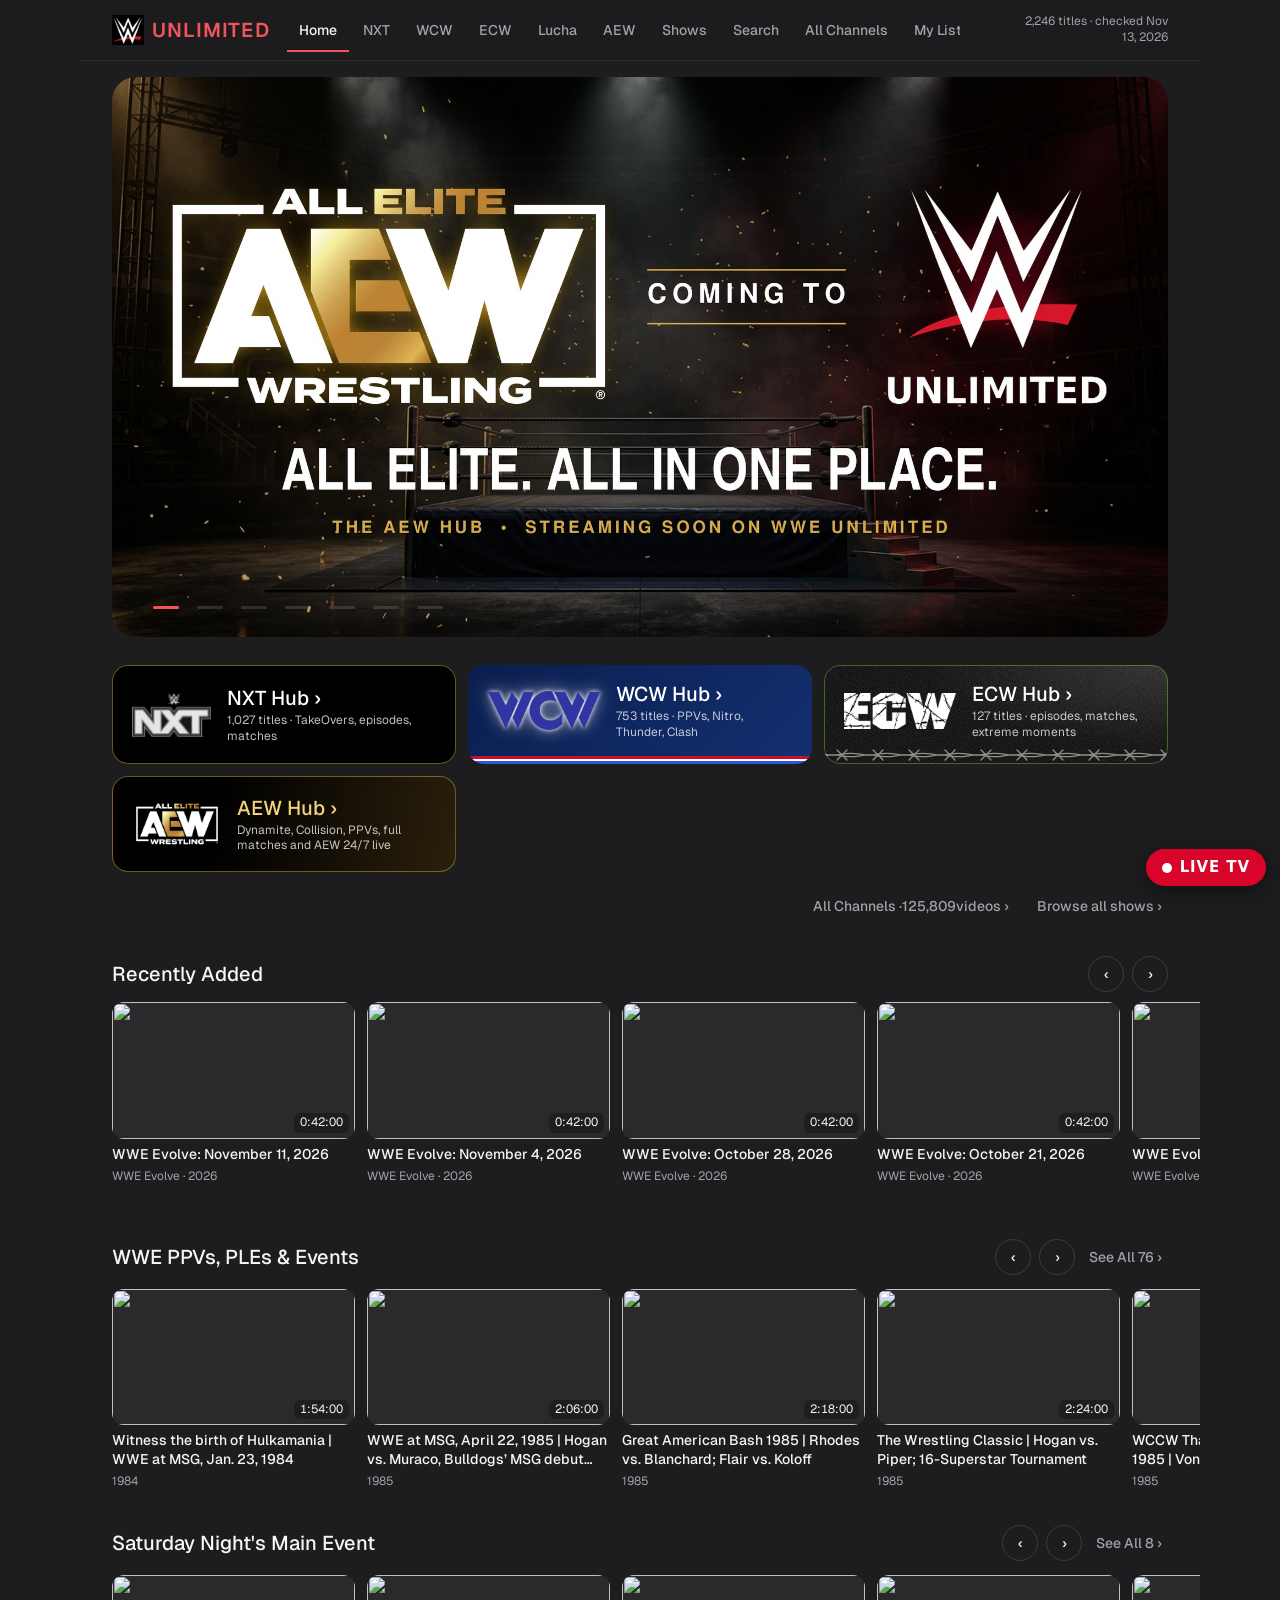
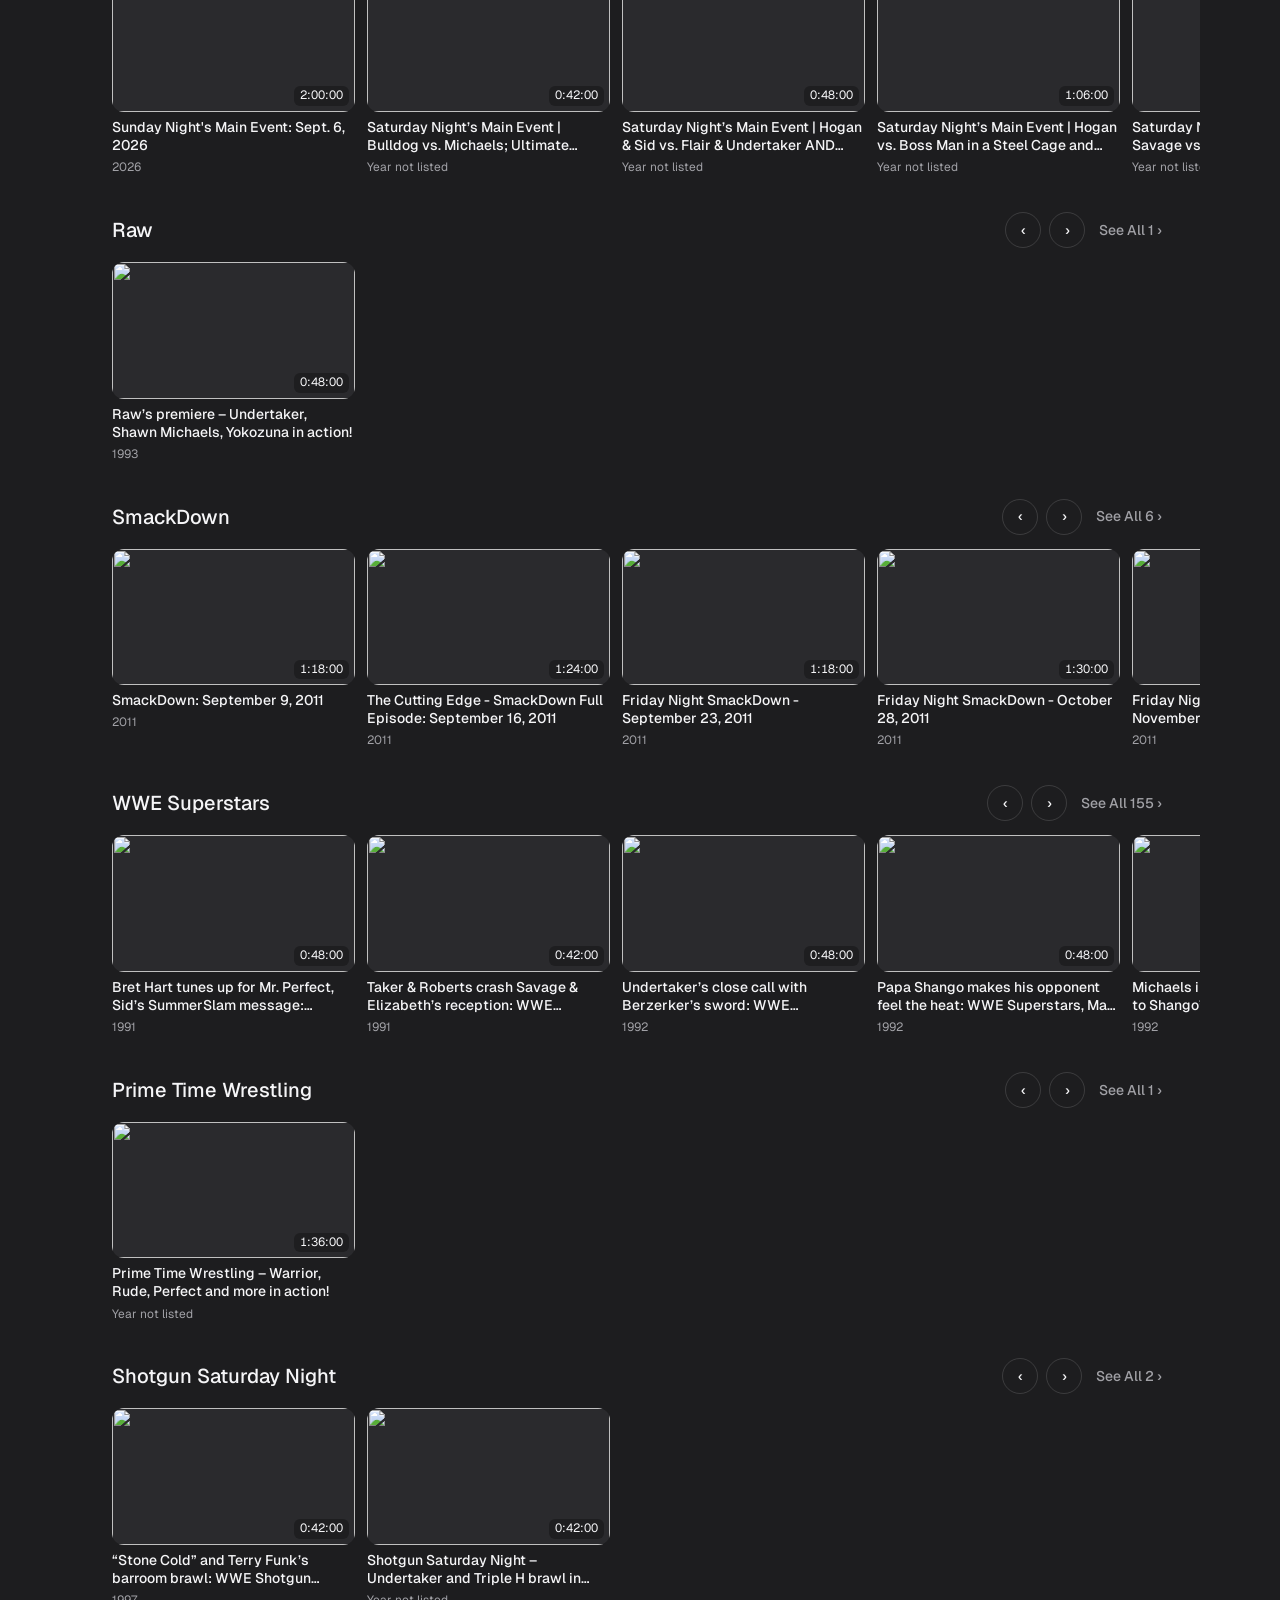
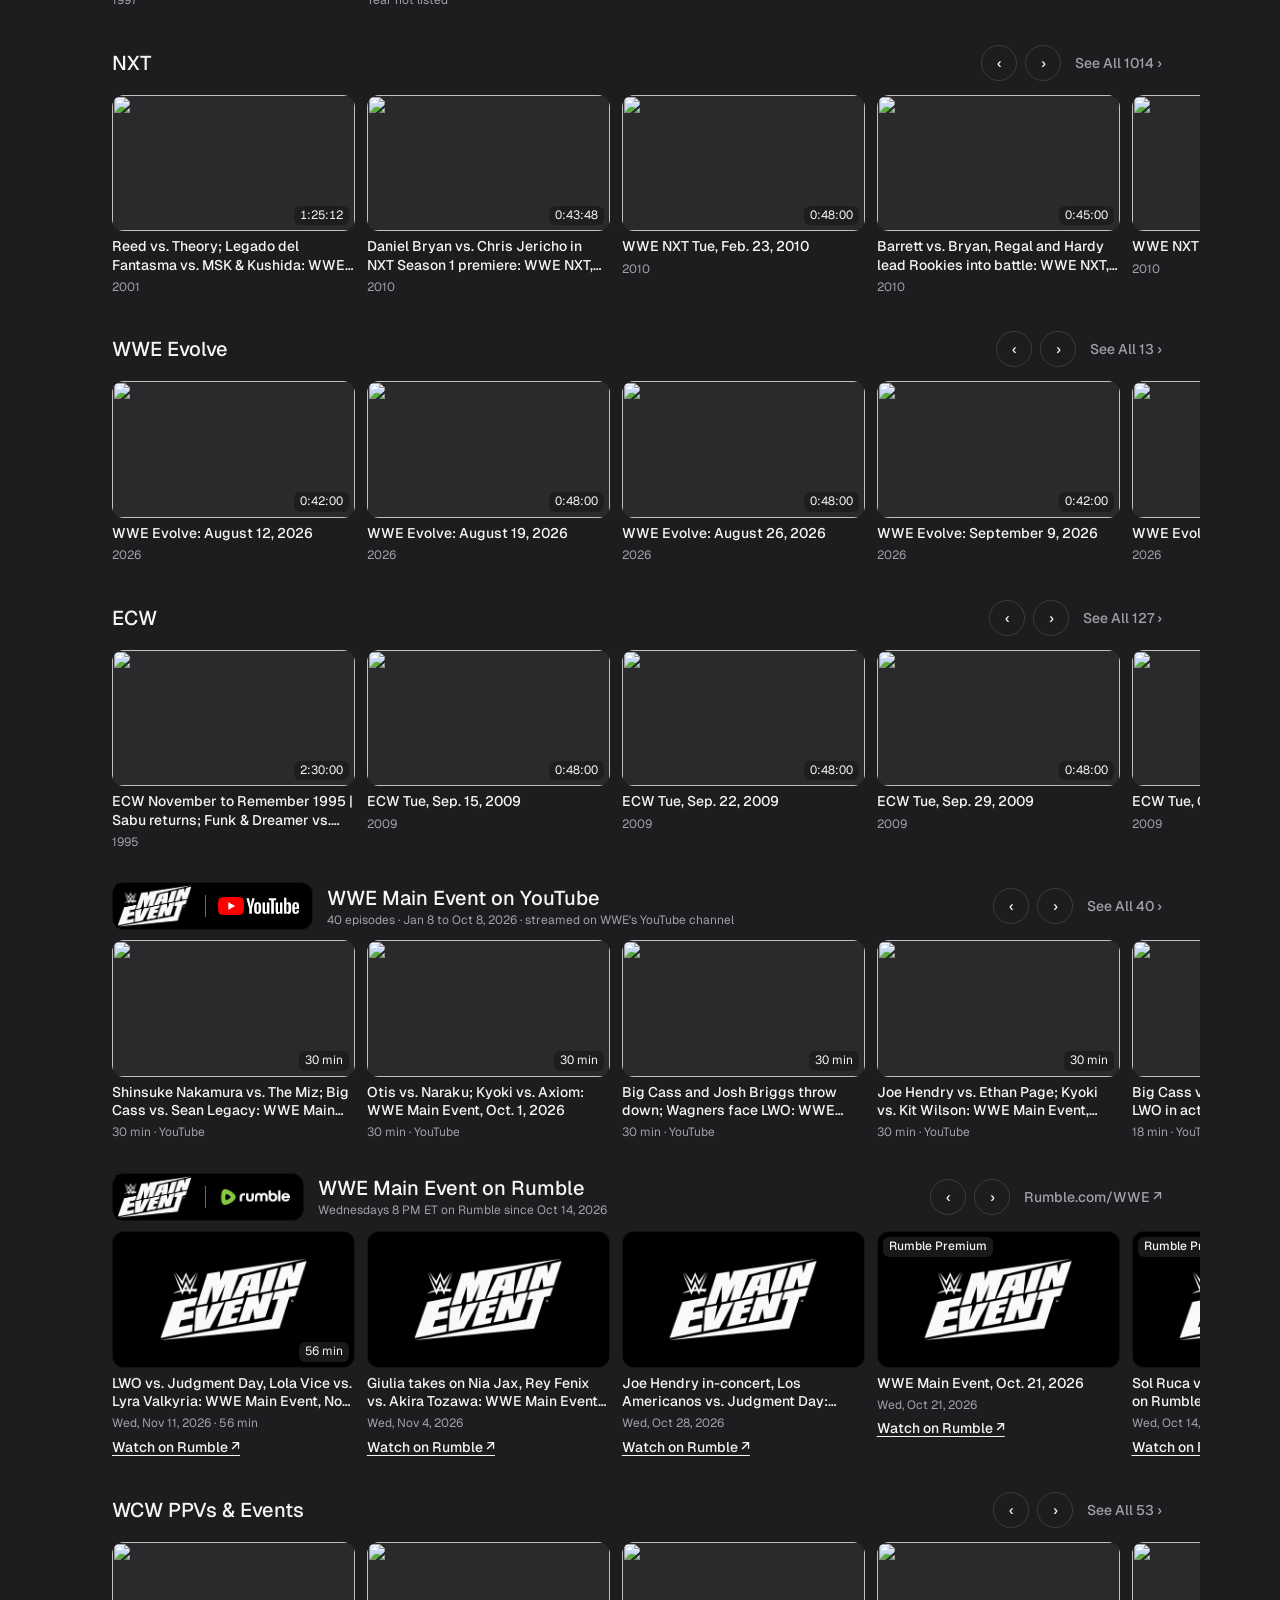
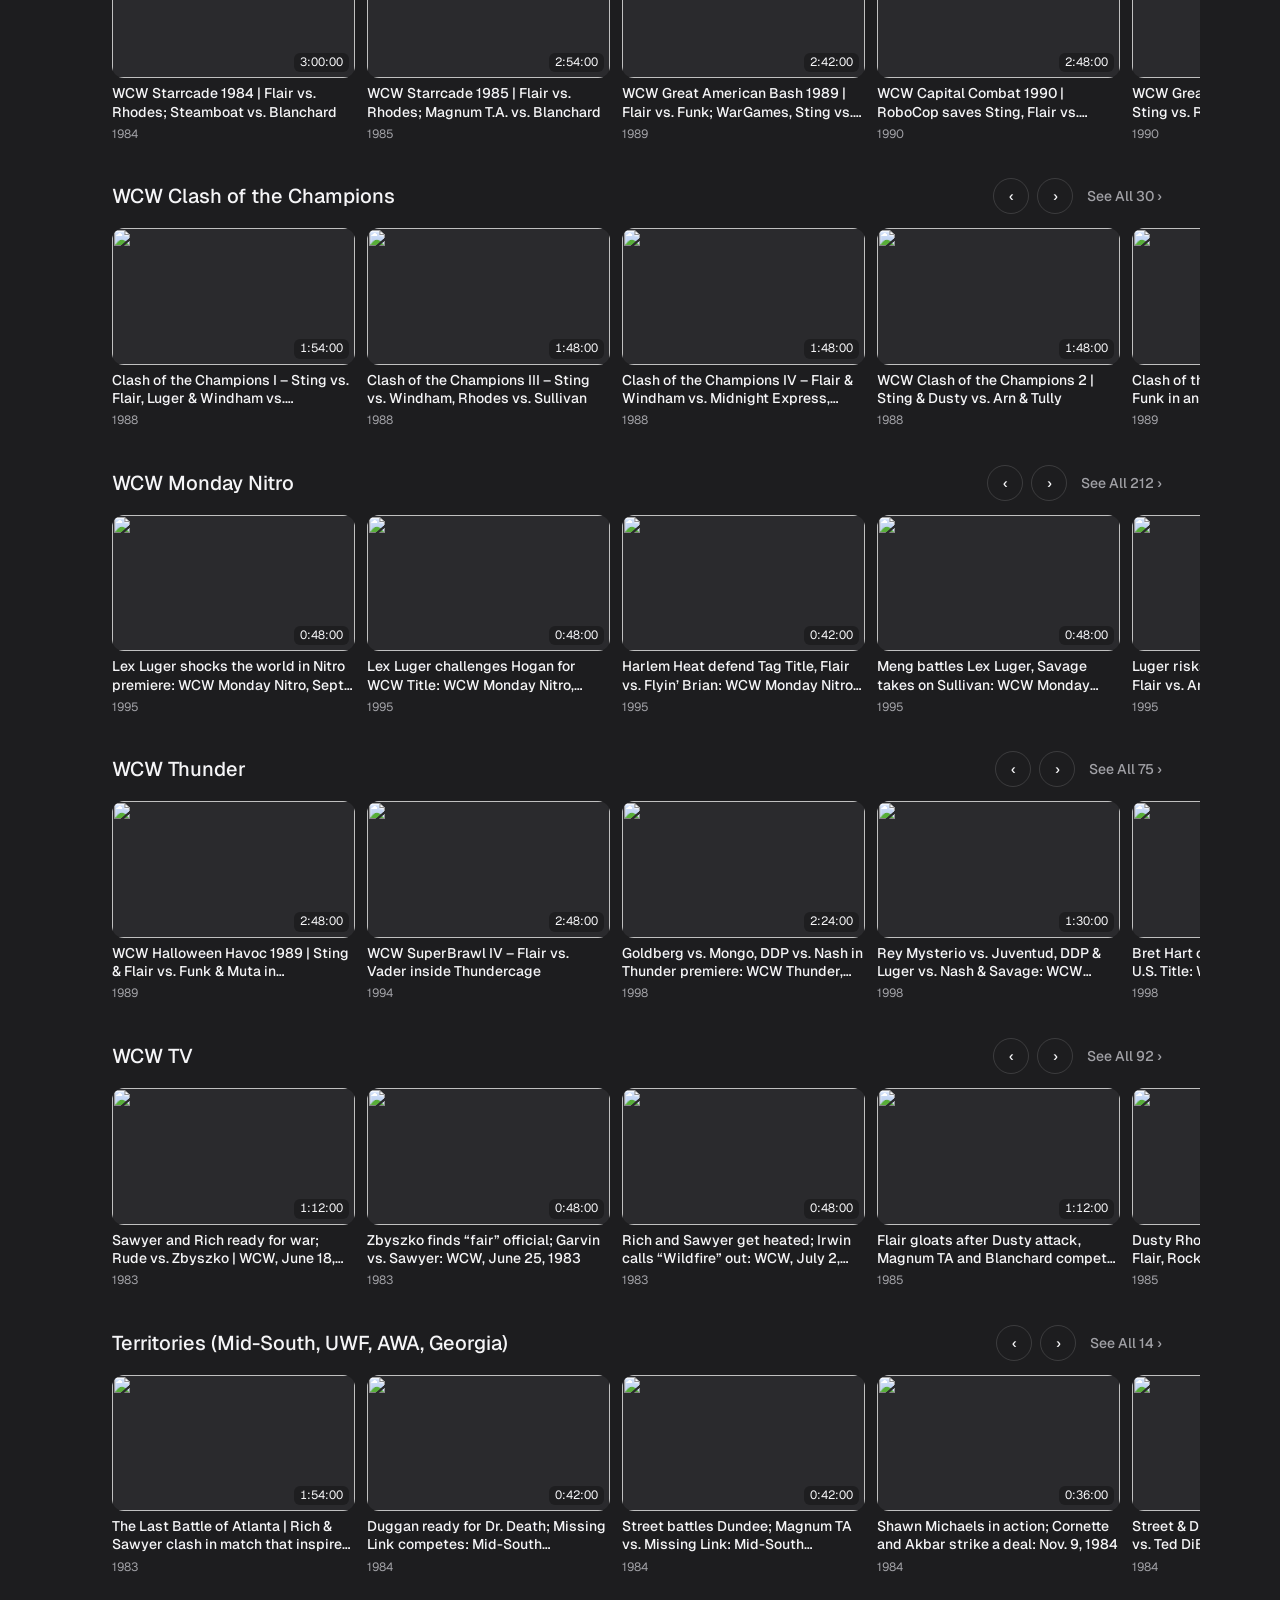
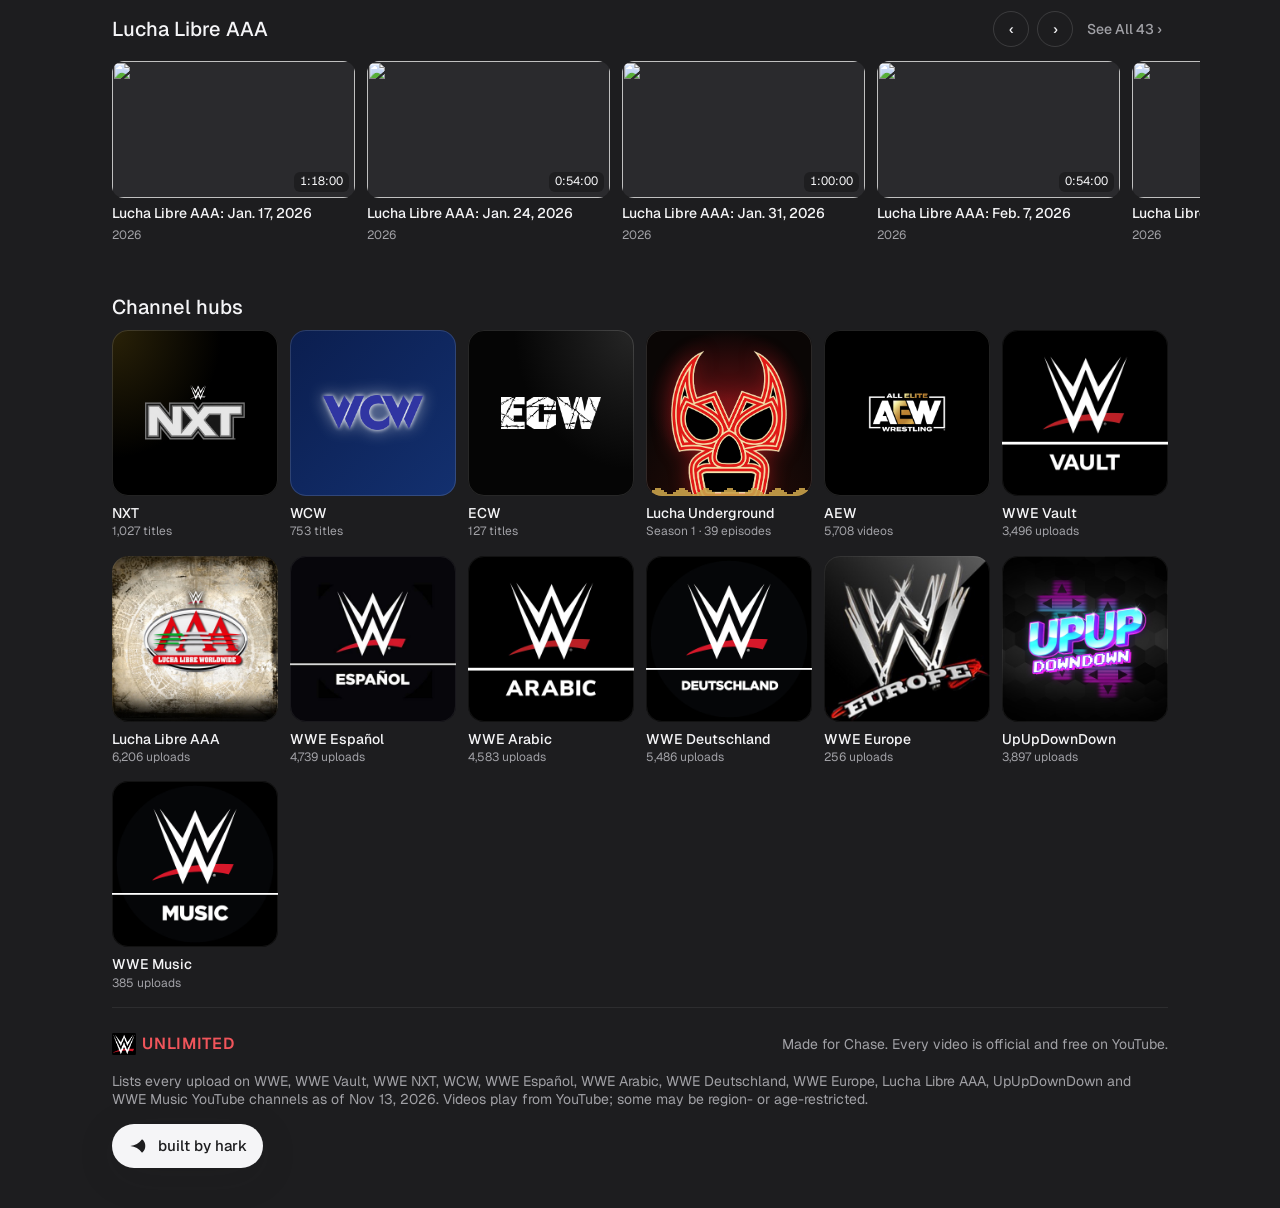
==== commit 43fd7342: "Update WWE Unlimited" ====
--- a/aew-preview.html
+++ b/aew-preview.html
@@ -636,32 +636,3380 @@
       </div>
     </div>
 
-    <script type="application/json" id="catalog" src="wwe_catalog.json"></script>
-    <script type="application/json" id="ss-data" src="ss_playlist.json"></script>
-    <script type="application/json" id="lib-manifest" src="lib_manifest.json"></script>
-    <script type="application/json" id="me-data" src="main_event.json"></script>
+    <script type="application/json" id="catalog">[{"title":"Witness the birth of Hulkamania | WWE at MSG, Jan. 23, 1984","show":"WWE PPVs, PLEs & Events","year":1984,"url":"https://www.youtube.com/watch?v=n5eDTM9pW5I","hours":1.9,"hub":"WWE","category":"Full Events"},{"title":"WWE at MSG, April 22, 1985 | Hogan vs. Muraco, Bulldogs’ MSG debut and more!","show":"WWE PPVs, PLEs & Events","year":1985,"url":"https://www.youtube.com/watch?v=Ne3qvbwnqlE","hours":2.1,"hub":"WWE","category":"Full Events"},{"title":"Great American Bash 1985 | Rhodes vs. Blanchard; Flair vs. Koloff","show":"WWE PPVs, PLEs & Events","year":1985,"url":"https://www.youtube.com/watch?v=9nqDfXv9GIY","hours":2.3,"hub":"WCW","category":"Full Events"},{"title":"The Wrestling Classic | Hogan vs. Piper; 16-Superstar Tournament","show":"WWE PPVs, PLEs & Events","year":1985,"url":"https://www.youtube.com/watch?v=f-YRoVLCN-4","hours":2.4,"hub":"WWE","category":"Full Events"},{"title":"WCCW Thanksgiving Star Wars 1985 | Von Erichs vs. Adams & Hernandez; Rick Rude and MORE","show":"WWE PPVs, PLEs & Events","year":1985,"url":"https://www.youtube.com/watch?v=vw5KBulNTzo","hours":1.4,"hub":"WWE","category":"Full Events"},{"title":"WWE at Boston Garden, March 8, 1986 | Hogan & JYD vs. The Funks AND MORE!","show":"WWE PPVs, PLEs & Events","year":1986,"url":"https://www.youtube.com/watch?v=KMP0y5jXWkY","hours":2.2,"hub":"WWE","category":"Full Events"},{"title":"Crockett Cup 1986 | Tag Teams battle for $1 MILLION","show":"WWE PPVs, PLEs & Events","year":1986,"url":"https://www.youtube.com/watch?v=bcCHvVHZj-s","hours":4.1,"hub":"WCW","category":"Full Events"},{"title":"Great American Bash 1986 Charlotte | Flair vs. Morton in a Steel Cage","show":"WWE PPVs, PLEs & Events","year":1986,"url":"https://www.youtube.com/watch?v=BNh6ZWsBpYs","hours":2.9,"hub":"WCW","category":"Full Events"},{"title":"Great American Bash 1986 Greensboro | Flair vs. Dusty","show":"WWE PPVs, PLEs & Events","year":1986,"url":"https://www.youtube.com/watch?v=ayg_JMatJ24","hours":2.7,"hub":"WCW","category":"Full Events"},{"title":"The Big Event – Hogan vs. Orndorff, The Dragon vs. The Snake in Toronto","show":"WWE PPVs, PLEs & Events","year":1986,"url":"https://www.youtube.com/watch?v=Jz9nvwgCGsc","hours":1.9,"hub":"WWE","category":"Full Events"},{"title":"DiBiase’s WWE debut, JYD, Santana and more | WWE in Houston, June 7, 1987","show":"WWE PPVs, PLEs & Events","year":1987,"url":"https://www.youtube.com/watch?v=3HKzpeRqk-k","hours":1.7,"hub":"WWE","category":"Full Events"},{"title":"Hogan vs. Kamala; DiBiase & Houston vs. Gang & Bass | WWE in Houston, June 26, 1987","show":"WWE PPVs, PLEs & Events","year":1987,"url":"https://www.youtube.com/watch?v=MtIQWfE-k7E","hours":1.4,"hub":"WWE","category":"Full Events"},{"title":"Crockett Cup 1987 | Rhodes & Koloff, Road Warriors, Luger & Blanchard and MORE","show":"WWE PPVs, PLEs & Events","year":1987,"url":"https://www.youtube.com/watch?v=uOmF6QPVC90","hours":4.4,"hub":"WCW","category":"Full Events"},{"title":"Survivor Series 1987 | Team Hogan vs. Team Andre and MORE","show":"WWE PPVs, PLEs & Events","year":1987,"url":"https://www.youtube.com/watch?v=TaxPCLeK4M0","hours":2.7,"hub":"WWE","category":"Full Events"},{"title":"WrestleMania III | Hogan vs. Andre, Savage vs. Steamboat and MORE!","show":"WWE PPVs, PLEs & Events","year":1987,"url":"https://www.youtube.com/watch?v=ep-lB_GJxNo","hours":3.1,"hub":"WWE","category":"Full Events"},{"title":"Great American Bash 1988 Greensboro | Flair and Luger lead teams into WarGames","show":"WWE PPVs, PLEs & Events","year":1988,"url":"https://www.youtube.com/watch?v=b39lINSy8C4","hours":2.1,"hub":"WCW","category":"Full Events"},{"title":"WWE WrestleFest 1988 | Hogan vs. Andre in a Steel Cage and MORE!","show":"WWE PPVs, PLEs & Events","year":1988,"url":"https://www.youtube.com/watch?v=wOlPBv96JVM","hours":2.7,"hub":"WWE","category":"Full Events"},{"title":"WWE in Paris, Oct. 13, 1989 | Hulk Hogan vs. Randy Savage; Bret Hart vs. Honky Tonk Man","show":"WWE PPVs, PLEs & Events","year":1989,"url":"https://www.youtube.com/watch?v=d2_1k7ZhS6A","hours":1.0,"hub":"WWE","category":"Full Events"},{"title":"Warrior vs. Andre; Savage vs. Duggan | WWE at MSG, Oct. 28, 1989","show":"WWE PPVs, PLEs & Events","year":1989,"url":"https://www.youtube.com/watch?v=24wRCEW58xY","hours":2.3,"hub":"WWE","category":"Full Events"},{"title":"Chi-Town Rumble 1989 | Flair vs. Steamboat; Luger vs. Windham","show":"WWE PPVs, PLEs & Events","year":1989,"url":"https://www.youtube.com/watch?v=w_dzDQngbGs","hours":2.5,"hub":"WCW","category":"Full Events"},{"title":"Starrcade 1989 | Flair, Sting, Steiners, Road Warriors & more in Iron Man Tournaments","show":"WWE PPVs, PLEs & Events","year":1989,"url":"https://www.youtube.com/watch?v=CiWRlllkTzk","hours":2.8,"hub":"WCW","category":"Full Events"},{"title":"SummerSlam 1989 | Hogan & Beefcake vs. Savage & Zeus; Warrior vs. Rude","show":"WWE PPVs, PLEs & Events","year":1989,"url":"https://www.youtube.com/watch?v=9CYO_4qQNLY","hours":2.6,"hub":"WWE","category":"Full Events"},{"title":"Survivor Series 1989 | Hulkamaniacs vs. Million Dollar Team and MORE","show":"WWE PPVs, PLEs & Events","year":1989,"url":"https://www.youtube.com/watch?v=6-VgrLs83zk","hours":2.6,"hub":"WWE","category":"Full Events"},{"title":"Warrior vs. Perfect; Hart vs. Martel and MORE! | WWE at MSG, March 19, 1990","show":"WWE PPVs, PLEs & Events","year":1990,"url":"https://www.youtube.com/watch?v=7NgUlmC7GhU","hours":2.4,"hub":"WWE","category":"Full Events"},{"title":"Survivor Series 1990 – Hulkamaniacs vs. Natural Disasters, Undertaker’s debut and more!","show":"WWE PPVs, PLEs & Events","year":1990,"url":"https://www.youtube.com/watch?v=y02KCZXH9j0","hours":2.3,"hub":"WWE","category":"Full Events"},{"title":"WrestleMania VI | Hulk Hogan vs. Ultimate Warrior and MORE!","show":"WWE PPVs, PLEs & Events","year":1990,"url":"https://www.youtube.com/watch?v=-J7W1hpPNds","hours":3.4,"hub":"WWE","category":"Full Events"},{"title":"WWE in London, Ontario, Feb. 16, 1991 | Warrior vs. Slaughter; Taker, Roberts and MORE","show":"WWE PPVs, PLEs & Events","year":1991,"url":"https://www.youtube.com/watch?v=oq9BupiHWG8","hours":1.8,"hub":"WWE","category":"Full Events"},{"title":"Hulk Hogan and Ric Flair clash | WWE at MSG, Nov. 30, 1991","show":"WWE PPVs, PLEs & Events","year":1991,"url":"https://www.youtube.com/watch?v=7PwsIw3Qhxo","hours":1.8,"hub":"WWE","category":"Full Events"},{"title":"Battle Royal at the Royal Albert Hall | Battle Royal with Undertaker, Bulldog and MORE!","show":"WWE PPVs, PLEs & Events","year":1991,"url":"https://www.youtube.com/watch?v=8aotvq6P0DY","hours":2.6,"hub":"WWE","category":"Full Events"},{"title":"Royal Rumble 1991 | Warrior vs. Slaughter; 30-Man Royal Rumble Match and MORE","show":"WWE PPVs, PLEs & Events","year":1991,"url":"https://www.youtube.com/watch?v=P-0JmpmHf4A","hours":3.1,"hub":"WWE","category":"Full Events"},{"title":"SummerSlam 1991 | Savage & Elizabeth’s wedding; Hogan & Warrior vs. Triangle of Terror","show":"WWE PPVs, PLEs & Events","year":1991,"url":"https://www.youtube.com/watch?v=E6I3qX1QPA0","hours":2.7,"hub":"WWE","category":"Full Events"},{"title":"Survivor Series 1991 | Hulk Hogan vs. Undertaker and MORE","show":"WWE PPVs, PLEs & Events","year":1991,"url":"https://www.youtube.com/watch?v=LeALKtW10Sc","hours":2.6,"hub":"WWE","category":"Full Events"},{"title":"Survivor Series Showdown 1991 | Boss Man vs. Earthquake, Virgil vs. Million Dollar Man","show":"WWE PPVs, PLEs & Events","year":1991,"url":"https://www.youtube.com/watch?v=flqbBRYUEHM","hours":1.6,"hub":"WWE","category":"Full Events"},{"title":"This Tuesday in Texas | Hogan vs. Undertaker; Savage vs. Roberts","show":"WWE PPVs, PLEs & Events","year":1991,"url":"https://www.youtube.com/watch?v=vYGsqesisl0","hours":1.5,"hub":"WWE","category":"Full Events"},{"title":"March to WrestleMania VIII | Hogan reflects; Michaels vs. Piper and MORE!","show":"WWE PPVs, PLEs & Events","year":1992,"url":"https://www.youtube.com/watch?v=vf6yw4F7vkU","hours":1.6,"hub":"WWE","category":"Full Events"},{"title":"UK Rampage ’92 – HBK vs. Savage, Undertaker vs. Sid and more!","show":"WWE PPVs, PLEs & Events","year":1992,"url":"https://www.youtube.com/watch?v=CNk33Tev5xo","hours":2.3,"hub":"WWE","category":"Full Events"},{"title":"WWE UK Rampage 1993 | Luger vs. Duggan; Michaels vs. Crush and MORE!","show":"WWE PPVs, PLEs & Events","year":1992,"url":"https://www.youtube.com/watch?v=xep6o0rIrYA","hours":1.6,"hub":"WWE","category":"Full Events"},{"title":"WrestleMania VIII | Hogan vs. Sid, Flair vs. Savage and MORE!","show":"WWE PPVs, PLEs & Events","year":1992,"url":"https://www.youtube.com/watch?v=n2LuB0j2yZs","hours":2.7,"hub":"WWE","category":"Full Events"},{"title":"King of the Ring 1993 | Hogan vs. Yokozuna; Bret, Bam Bam and more vie for crown","show":"WWE PPVs, PLEs & Events","year":1993,"url":"https://www.youtube.com/watch?v=CSPBU2TQRds","hours":2.7,"hub":"WWE","category":"Full Events"},{"title":"March to WrestleMania IX – Undertaker vs. Bigelow, Yokozuna vs. Savage and more!","show":"WWE PPVs, PLEs & Events","year":1993,"url":"https://www.youtube.com/watch?v=YdZOJHjEsx0","hours":1.5,"hub":"WWE","category":"Full Events"},{"title":"SummerSlam Spectacular 1993 | Duggan vs. Yokozuna; Steiners vs. Money Inc. in a Cage","show":"WWE PPVs, PLEs & Events","year":1993,"url":"https://www.youtube.com/watch?v=7l4D0x4IM98","hours":1.6,"hub":"WWE","category":"Full Events"},{"title":"Survivor Series Showdown 1993","show":"WWE PPVs, PLEs & Events","year":1993,"url":"https://www.youtube.com/watch?v=IrcVzCfW5Xw","hours":1.5,"hub":"WWE","category":"Full Events"},{"title":"WrestleMania IX | Bret Hart vs. Yokozuna, Undertaker vs. Giant Gonzales and more!","show":"WWE PPVs, PLEs & Events","year":1993,"url":"https://www.youtube.com/watch?v=rOb8KeNwWnA","hours":2.7,"hub":"WWE","category":"Full Events"},{"title":"Yokozuna’s 4th of July Bodyslam Challenge on the USS Intrepid","show":"WWE PPVs, PLEs & Events","year":1993,"url":"https://www.youtube.com/watch?v=X4MXn6foHV8","hours":0.9,"hub":"WWE","category":"Full Events"},{"title":"Sunday Night Slam August 1994 | Luger vs. Crush; Ramon, Nakano in action","show":"WWE PPVs, PLEs & Events","year":1994,"url":"https://www.youtube.com/watch?v=KVWB4uXcaic","hours":1.3,"hub":"WWE","category":"Full Events"},{"title":"WWE in Montreal, Oct. 21, 1994 | Undertaker vs. Yokozuna, Rougeau comes home and MORE!","show":"WWE PPVs, PLEs & Events","year":1994,"url":"https://www.youtube.com/watch?v=xJzs24XFhP8","hours":2.2,"hub":"WWE","category":"Full Events"},{"title":"March to WrestleMania X – Yokozuna vs. Tatanka, Bret Hart and Lex Luger in action","show":"WWE PPVs, PLEs & Events","year":1994,"url":"https://www.youtube.com/watch?v=1v3fTLOxQqA","hours":1.5,"hub":"WWE","category":"Full Events"},{"title":"WWE in Sun City, South Africa, Sept. 1996 | Hart vs. Austin and MORE!","show":"WWE PPVs, PLEs & Events","year":1996,"url":"https://www.youtube.com/watch?v=-uSCeS6VxyM","hours":1.6,"hub":"WWE","category":"Full Events"},{"title":"WWE In Your House: Buried Alive | Undertaker vs. Mankind; Sid vs. Vader and MORE!","show":"WWE PPVs, PLEs & Events","year":1996,"url":"https://www.youtube.com/watch?v=-aA9DrEzc7I","hours":1.8,"hub":"WWE","category":"Full Events"},{"title":"50 Years of Funk | Terry Funk vs. Bret Hart, Mankind vs. Sabu and MORE!","show":"WWE PPVs, PLEs & Events","year":1997,"url":"https://www.youtube.com/watch?v=NZ9fCZ8oIr0","hours":2.2,"hub":"WWE","category":"Full Events"},{"title":"WWE King of the Ring 1997 | Austin vs. Michaels; new King crowned and MORE!","show":"WWE PPVs, PLEs & Events","year":1997,"url":"https://www.youtube.com/watch?v=weJdXKGr9t8","hours":2.8,"hub":"WWE","category":"Full Events"},{"title":"nWo Souled Out 1997 | Hollywood Hogan vs. Giant; Outsiders vs. Steiners and MORE!","show":"WWE PPVs, PLEs & Events","year":1997,"url":"https://www.youtube.com/watch?v=swwAR7xuq9k","hours":2.3,"hub":"WCW","category":"Full Events"},{"title":"WWE in Anaheim, Calif., March 13, 1998 | Austin, Rock, Taker, Triple H and MORE!","show":"WWE PPVs, PLEs & Events","year":1998,"url":"https://www.youtube.com/watch?v=evq6wnWPrHs","hours":1.8,"hub":"WWE","category":"Full Events"},{"title":"SummerSlam 2008 | Taker vs. Edge in Hell in a Cell; Cena vs. Batista","show":"WWE PPVs, PLEs & Events","year":2008,"url":"https://www.youtube.com/watch?v=GHIUzPgSwKs","hours":2.7,"hub":"WWE","category":"Full Events"},{"title":"WWE Backlash 2008 | Cena vs. Orton vs. Triple H vs. JBL, Batista vs. Michaels and more!","show":"WWE PPVs, PLEs & Events","year":2008,"url":"https://www.youtube.com/watch?v=n5xNQPgR4Fg","hours":2.8,"hub":"WWE","category":"Full Events"},{"title":"WrestleMania XXIV | Undertaker vs. Edge, Flair vs. Michaels, Big Show vs. Mayweather","show":"WWE PPVs, PLEs & Events","year":2008,"url":"https://www.youtube.com/watch?v=0yRpW2N1ivc","hours":3.8,"hub":"WWE","category":"Full Events"},{"title":"Royal Rumble 2009 – Undertaker, Punk and Rey in Rumble, Cena vs. JBL and more!","show":"WWE PPVs, PLEs & Events","year":2009,"url":"https://www.youtube.com/watch?v=8fFKUUYPjrA","hours":2.6,"hub":"WWE","category":"Full Events"},{"title":"SummerSlam 2009 | Cena vs. Orton; Punk vs. Hardy, DX vs. Legacy and MORE!","show":"WWE PPVs, PLEs & Events","year":2009,"url":"https://www.youtube.com/watch?v=TVE-qhyacJE","hours":2.8,"hub":"WWE","category":"Full Events"},{"title":"Money in the Bank 2010 | Cena vs. Sheamus, two Ladder Matches and more!","show":"WWE PPVs, PLEs & Events","year":2010,"url":"https://www.youtube.com/watch?v=7TY8LwJzAwk","hours":2.8,"hub":"WWE","category":"Full Events"},{"title":"WWE Money in the Bank 2014 | Two Ladder Matches; Usos vs. Wyatts and MORE!","show":"WWE PPVs, PLEs & Events","year":2014,"url":"https://www.youtube.com/watch?v=-wiaY7DxhfQ","hours":2.8,"hub":"WWE","category":"Full Events"},{"title":"Beast in the East | Lesnar comes to Japan; Owens vs. Bálor","show":"WWE PPVs, PLEs & Events","year":2015,"url":"https://www.youtube.com/watch?v=Foo68FWpv24","hours":2.0,"hub":"WWE","category":"Full Events"},{"title":"Lesnar vs. Big Show: Live from MSG | Cena vs. Rollins in a Cage and MORE!","show":"WWE PPVs, PLEs & Events","year":2015,"url":"https://www.youtube.com/watch?v=4Bgg4P-xnHY","hours":2.4,"hub":"WWE","category":"Full Events"},{"title":"WWE Cruiserweight Classic, Sept. 7, 2016","show":"WWE PPVs, PLEs & Events","year":2016,"url":"https://www.youtube.com/watch?v=9fiIL_LiwRQ","hours":0.9,"hub":"WWE","category":"Full Episodes"},{"title":"2016 WWE Hall of Fame Ceremony | Sting, Boss Man, Snoop Dogg and more enter the Hall","show":"WWE PPVs, PLEs & Events","year":2016,"url":"https://www.youtube.com/watch?v=iMTvgEXscK4","hours":3.6,"hub":"WWE","category":"Full Events"},{"title":"Elimination Chamber 2018 – Reigns, Cena, Bliss, Bayley and more enter the Chamber","show":"WWE PPVs, PLEs & Events","year":2018,"url":"https://www.youtube.com/watch?v=9GA3Eglfu-k","hours":3.3,"hub":"WWE","category":"Full Events"},{"title":"WWE Evolution 2018 | Ronda Rousey vs. Nikki Bella; Becky Lynch vs. Charlotte Flair","show":"WWE PPVs, PLEs & Events","year":2018,"url":"https://www.youtube.com/watch?v=zlAXE02XxAU","hours":3.3,"hub":"WWE","category":"Full Events"},{"title":"WWE Music Power 10: WrestleMania 2018 (Full Episode - WWE Network Exclusive)","show":"WWE PPVs, PLEs & Events","year":2018,"url":"https://www.youtube.com/watch?v=F0_6gP6DwEs","hours":0.3,"hub":"WWE","category":"Full Episodes"},{"title":"A conversation about racial injustice: The New Day: Feel the Power, June 8, 2020","show":"WWE PPVs, PLEs & Events","year":2020,"url":"https://www.youtube.com/watch?v=n40TCEsZQAY","hours":1.2,"hub":"WWE","category":"Moments & Extras"},{"title":"WWE The Day Of FULL EPISODE: Survivor Series 2020","show":"WWE PPVs, PLEs & Events","year":2020,"url":"https://www.youtube.com/watch?v=I6BabPkef2w","hours":0.3,"hub":"WWE","category":"Full Episodes"},{"title":"Survivor Series: WarGames 2022","show":"WWE PPVs, PLEs & Events","year":2022,"url":"https://www.youtube.com/watch?v=TdsE2g6o5jc","hours":3.1,"hub":"WWE","category":"Full Events"},{"title":"WrestleMania 41 Saturday | Reigns vs. Punk vs. Rollins, Stratton vs. Flair and more!","show":"WWE PPVs, PLEs & Events","year":2025,"url":"https://www.youtube.com/watch?v=PN2hlSwKL1k","hours":3.7,"hub":"WWE","category":"Full Events"},{"title":"WrestleMania 41 Sunday | Rhodes vs. Cena, SKY vs. Ripley vs. Belair and more!","show":"WWE PPVs, PLEs & Events","year":2025,"url":"https://www.youtube.com/watch?v=a_xMlNuPDtE","hours":3.3,"hub":"WWE","category":"Full Events"},{"title":"NXT Stand & Deliver: April 4, 2026","show":"WWE PPVs, PLEs & Events","year":2026,"url":"https://www.youtube.com/watch?v=5gUFGAl2HVo","hours":2.8,"hub":"WWE","category":"Full Events"},{"title":"WWE Worlds Collide 2026","show":"WWE PPVs, PLEs & Events","year":2026,"url":"https://www.youtube.com/watch?v=AipqcD-mvpU","hours":2.6,"hub":"WWE","category":"Full Events"},{"title":"FULL SHOW — Holy Foley First Look: Final 5, on WWE Network","show":"WWE PPVs, PLEs & Events","year":null,"url":"https://www.youtube.com/watch?v=xxPEbBcaFfs","hours":0.3,"hub":"WWE","category":"Full Episodes"},{"title":"WWE Network: Swerved - Episode 1: I Thought I Was Dead (Full episode)","show":"WWE PPVs, PLEs & Events","year":null,"url":"https://www.youtube.com/watch?v=NhghexTf6jY","hours":0.4,"hub":"WWE","category":"Full Episodes"},{"title":"Saturday Night’s Main Event | Bulldog vs. Michaels; Ultimate Maniacs vs. Money Inc.","show":"Saturday Night's Main Event","year":null,"url":"https://www.youtube.com/watch?v=J8MrM2p7EX4","hours":0.7,"hub":"WWE","category":"Full Events"},{"title":"Saturday Night’s Main Event | Hogan & Sid vs. Flair & Undertaker AND MORE","show":"Saturday Night's Main Event","year":null,"url":"https://www.youtube.com/watch?v=uOpeX5Tj0VU","hours":0.8,"hub":"WWE","category":"Full Events"},{"title":"Saturday Night’s Main Event | Hogan vs. Boss Man in a Steel Cage and more!","show":"Saturday Night's Main Event","year":null,"url":"https://www.youtube.com/watch?v=y2Hn7mSK5VQ","hours":1.1,"hub":"WWE","category":"Full Events"},{"title":"Saturday Night’s Main Event | Savage vs. Steele; Steamboat, Roberts and MORE!","show":"Saturday Night's Main Event","year":null,"url":"https://www.youtube.com/watch?v=YaHhYDqfeug","hours":1.1,"hub":"WWE","category":"Full Events"},{"title":"Saturday Night’s Main Event | Warrior vs. Rude; Rockers vs. Demolition and MORE!","show":"Saturday Night's Main Event","year":null,"url":"https://www.youtube.com/watch?v=SEia-Az6rb0","hours":1.1,"hub":"WWE","category":"Full Events"},{"title":"Saturday Night’s Main Event – Macho Man vs Andre, Ultimate Warrior, Hulk Hogan & more!","show":"Saturday Night's Main Event","year":null,"url":"https://www.youtube.com/watch?v=VBoKCLEyoic","hours":1.1,"hub":"WWE","category":"Full Events"},{"title":"Saturday Night’s Main Event – Warrior & LOD vs. Demolition & more!","show":"Saturday Night's Main Event","year":null,"url":"https://www.youtube.com/watch?v=kLOxg0TOgtw","hours":1.1,"hub":"WWE","category":"Full Events"},{"title":"Raw’s premiere – Undertaker, Shawn Michaels, Yokozuna in action!","show":"Raw","year":1993,"url":"https://www.youtube.com/watch?v=u7G2Zj-DebY","hours":0.8,"hub":"WWE","category":"Full Episodes"},{"title":"SmackDown: September 9, 2011","show":"SmackDown","year":2011,"url":"https://www.youtube.com/watch?v=A47ddX2fP9c","hours":1.3,"hub":"WWE","category":"Full Episodes"},{"title":"The Cutting Edge - SmackDown Full Episode: September 16, 2011","show":"SmackDown","year":2011,"url":"https://www.youtube.com/watch?v=xHnyc0uDjko","hours":1.4,"hub":"WWE","category":"Full Episodes"},{"title":"Friday Night SmackDown - September 23, 2011","show":"SmackDown","year":2011,"url":"https://www.youtube.com/watch?v=Fe1-077Ja_A","hours":1.3,"hub":"WWE","category":"Full Episodes"},{"title":"Friday Night SmackDown - October 28, 2011","show":"SmackDown","year":2011,"url":"https://www.youtube.com/watch?v=CbDDiBlf3hU","hours":1.5,"hub":"WWE","category":"Full Episodes"},{"title":"Friday Night SmackDown - November 5, 2011","show":"SmackDown","year":2011,"url":"https://www.youtube.com/watch?v=C4rguXPOIn0","hours":1.4,"hub":"WWE","category":"Full Episodes"},{"title":"Friday Night SmackDown - December 30, 2011","show":"SmackDown","year":2011,"url":"https://www.youtube.com/watch?v=lFxIWaHwBMs","hours":1.5,"hub":"WWE","category":"Full Episodes"},{"title":"Bret Hart tunes up for Mr. Perfect, Sid’s SummerSlam message: Superstars, Aug 24, 1991","show":"WWE Superstars","year":1991,"url":"https://www.youtube.com/watch?v=HF7OmDVpir8","hours":0.8,"hub":"WWE","category":"Full Episodes"},{"title":"Taker & Roberts crash Savage & Elizabeth’s reception: WWE Superstars, Sept. 7, 1991","show":"WWE Superstars","year":1991,"url":"https://www.youtube.com/watch?v=veYqszwHZmk","hours":0.7,"hub":"WWE","category":"Full Episodes"},{"title":"Undertaker’s close call with Berzerker’s sword: WWE Superstars, April 25, 1992","show":"WWE Superstars","year":1992,"url":"https://www.youtube.com/watch?v=Htz6N-I5Lho","hours":0.8,"hub":"WWE","category":"Full Episodes"},{"title":"Papa Shango makes his opponent feel the heat: WWE Superstars, May 30, 1992","show":"WWE Superstars","year":1992,"url":"https://www.youtube.com/watch?v=IQgcy6r3nn4","hours":0.8,"hub":"WWE","category":"Full Episodes"},{"title":"Michaels impresses, Warrior reacts to Shango’s curse: WWE Superstars, June 13, 1992","show":"WWE Superstars","year":1992,"url":"https://www.youtube.com/watch?v=90rDq88N3BQ","hours":0.8,"hub":"WWE","category":"Full Episodes"},{"title":"Duggan tries to knock Yokozuna off his feet: WWE Superstars, Feb. 6, 1993","show":"WWE Superstars","year":1993,"url":"https://www.youtube.com/watch?v=HV0Iu001_7I","hours":0.7,"hub":"WWE","category":"Full Episodes"},{"title":"Giant Gonzales punishes 3 opponents | WWE Superstars, Feb. 13, 1993","show":"WWE Superstars","year":1993,"url":"https://www.youtube.com/watch?v=9KTBc36REIw","hours":0.7,"hub":"WWE","category":"Full Episodes"},{"title":"“Stone Cold” vs. Marc Mero; Undertaker in action: WWE Superstars, Aug. 17, 1996","show":"WWE Superstars","year":1996,"url":"https://www.youtube.com/watch?v=IX2l0210CXY","hours":0.7,"hub":"WWE","category":"Full Episodes"},{"title":"Ahmed Johnson vs. Triple H; Superstars Bowl: WWE Superstars, Jan. 26, 1997","show":"WWE Superstars","year":1997,"url":"https://www.youtube.com/watch?v=i77_BqpR1qU","hours":0.8,"hub":"WWE","category":"Full Episodes"},{"title":"WWE Superstars Thu, Sep. 17, 2009","show":"WWE Superstars","year":2009,"url":"https://www.youtube.com/watch?v=goRFladCP-Q","hours":0.8,"hub":"WWE","category":"Full Episodes"},{"title":"WWE Superstars Thu, Oct. 1, 2009","show":"WWE Superstars","year":2009,"url":"https://www.youtube.com/watch?v=N4M80BWR9SM","hours":0.8,"hub":"WWE","category":"Full Episodes"},{"title":"WWE Superstars Thu, Oct. 8, 2009","show":"WWE Superstars","year":2009,"url":"https://www.youtube.com/watch?v=sP-3CThXL_k","hours":0.8,"hub":"WWE","category":"Full Episodes"},{"title":"WWE Superstars Thu, Oct. 15, 2009","show":"WWE Superstars","year":2009,"url":"https://www.youtube.com/watch?v=v8YVeZtpQc0","hours":0.8,"hub":"WWE","category":"Full Episodes"},{"title":"WWE Superstars Thu, Oct. 22, 2009","show":"WWE Superstars","year":2009,"url":"https://www.youtube.com/watch?v=FfL7xnHzNOY","hours":0.8,"hub":"WWE","category":"Full Episodes"},{"title":"WWE Superstars, Thu, Oct. 29, 2009","show":"WWE Superstars","year":2009,"url":"https://www.youtube.com/watch?v=clvjq_JsLNA","hours":0.8,"hub":"WWE","category":"Full Episodes"},{"title":"WWE Superstars Thu, Nov. 5, 2009","show":"WWE Superstars","year":2009,"url":"https://www.youtube.com/watch?v=2b3J-lm3eL4","hours":0.8,"hub":"WWE","category":"Full Episodes"},{"title":"WWE Superstars Thu, Nov. 12, 2009","show":"WWE Superstars","year":2009,"url":"https://www.youtube.com/watch?v=3BaKaXBzXj0","hours":0.8,"hub":"WWE","category":"Full Episodes"},{"title":"WWE Superstars Thu, Nov. 19, 2009","show":"WWE Superstars","year":2009,"url":"https://www.youtube.com/watch?v=28xsaba0tXw","hours":0.8,"hub":"WWE","category":"Full Episodes"},{"title":"WWE Superstars Thu, Nov. 26, 2009","show":"WWE Superstars","year":2009,"url":"https://www.youtube.com/watch?v=3DfxGSp2K74","hours":0.8,"hub":"WWE","category":"Full Episodes"},{"title":"WWE Superstars Thu, Dec. 3, 2009","show":"WWE Superstars","year":2009,"url":"https://www.youtube.com/watch?v=3UB3lObsTEE","hours":0.8,"hub":"WWE","category":"Full Episodes"},{"title":"WWE Superstars Thu, Dec. 17, 2009","show":"WWE Superstars","year":2009,"url":"https://www.youtube.com/watch?v=uBOVGRYOP0A","hours":0.8,"hub":"WWE","category":"Full Episodes"},{"title":"WWE Superstars Thu, Dec. 24, 2009","show":"WWE Superstars","year":2009,"url":"https://www.youtube.com/watch?v=pEWoMyKXBeg","hours":0.8,"hub":"WWE","category":"Full Episodes"},{"title":"WWE Superstars Thu, December 31, 2009","show":"WWE Superstars","year":2009,"url":"https://www.youtube.com/watch?v=fwqFNGayxl8","hours":0.8,"hub":"WWE","category":"Full Episodes"},{"title":"WWE Superstars Thu. Jan. 7, 2010","show":"WWE Superstars","year":2010,"url":"https://www.youtube.com/watch?v=BO9OzvCk37c","hours":0.8,"hub":"WWE","category":"Full Episodes"},{"title":"WWE Superstars Thu. Jan. 14, 2010","show":"WWE Superstars","year":2010,"url":"https://www.youtube.com/watch?v=LcBDE8MY17Q","hours":0.8,"hub":"WWE","category":"Full Episodes"},{"title":"WWE Superstars Thu. Jan. 21, 2010","show":"WWE Superstars","year":2010,"url":"https://www.youtube.com/watch?v=keBjWEm0_es","hours":0.8,"hub":"WWE","category":"Full Episodes"},{"title":"WWE Superstars Thu. Jan. 28, 2010","show":"WWE Superstars","year":2010,"url":"https://www.youtube.com/watch?v=xahJzZ_Tc0A","hours":0.8,"hub":"WWE","category":"Full Episodes"},{"title":"WWE Superstars Thu. Feb. 4, 2010","show":"WWE Superstars","year":2010,"url":"https://www.youtube.com/watch?v=wfwXV-PW_Tk","hours":0.8,"hub":"WWE","category":"Full Episodes"},{"title":"WWE Superstars, February 10, 2010","show":"WWE Superstars","year":2010,"url":"https://www.youtube.com/watch?v=G-e9zZhRcXI","hours":0.7,"hub":"WWE","category":"Full Episodes"},{"title":"WWE Superstars Thu. Feb. 11, 2010","show":"WWE Superstars","year":2010,"url":"https://www.youtube.com/watch?v=vhX5qg9khes","hours":0.8,"hub":"WWE","category":"Full Episodes"},{"title":"WWE Superstars Thu. Feb. 18, 2010","show":"WWE Superstars","year":2010,"url":"https://www.youtube.com/watch?v=nhAGhqOo5v8","hours":0.8,"hub":"WWE","category":"Full Episodes"},{"title":"WWE Superstars Thu. Feb. 26, 2010","show":"WWE Superstars","year":2010,"url":"https://www.youtube.com/watch?v=gLIIoRmnXCc","hours":0.7,"hub":"WWE","category":"Full Episodes"},{"title":"WWE Superstars Thu. Mar. 4, 2010","show":"WWE Superstars","year":2010,"url":"https://www.youtube.com/watch?v=ltQv4mfgUJQ","hours":0.8,"hub":"WWE","category":"Full Episodes"},{"title":"WWE Superstars Thu. Mar. 11, 2010","show":"WWE Superstars","year":2010,"url":"https://www.youtube.com/watch?v=07kzN-25XtU","hours":0.8,"hub":"WWE","category":"Full Episodes"},{"title":"WWE Superstars Thu. Mar. 18, 2010","show":"WWE Superstars","year":2010,"url":"https://www.youtube.com/watch?v=bpTG3kYQz5w","hours":0.8,"hub":"WWE","category":"Full Episodes"},{"title":"WWE Superstars Thu, Mar. 25, 2010","show":"WWE Superstars","year":2010,"url":"https://www.youtube.com/watch?v=FvUzrr_S30E","hours":0.8,"hub":"WWE","category":"Full Episodes"},{"title":"WWE Superstars Thu, Apr. 1, 2010","show":"WWE Superstars","year":2010,"url":"https://www.youtube.com/watch?v=b-zsyXlM40w","hours":0.8,"hub":"WWE","category":"Full Episodes"},{"title":"WWE Superstars Thu, Apr. 8, 2010","show":"WWE Superstars","year":2010,"url":"https://www.youtube.com/watch?v=XS_leqvuU1I","hours":0.8,"hub":"WWE","category":"Full Episodes"},{"title":"WWE Superstars Thu, Apr. 15, 2010","show":"WWE Superstars","year":2010,"url":"https://www.youtube.com/watch?v=4e1rDSWG2oI","hours":0.8,"hub":"WWE","category":"Full Episodes"},{"title":"WWE Superstars, Thu, April 22, 2010","show":"WWE Superstars","year":2010,"url":"https://www.youtube.com/watch?v=BpxJJ8sl-qo","hours":0.8,"hub":"WWE","category":"Full Episodes"},{"title":"WWE Superstars Thu, Apr. 29, 2010","show":"WWE Superstars","year":2010,"url":"https://www.youtube.com/watch?v=PMA6DdfwGho","hours":0.8,"hub":"WWE","category":"Full Episodes"},{"title":"WWE Superstars Thu, May 6, 2010","show":"WWE Superstars","year":2010,"url":"https://www.youtube.com/watch?v=WJAKmRAIvhg","hours":0.8,"hub":"WWE","category":"Full Episodes"},{"title":"WWE Superstars, Thu, May 13, 2010","show":"WWE Superstars","year":2010,"url":"https://www.youtube.com/watch?v=k7egmnUFN0U","hours":0.8,"hub":"WWE","category":"Full Episodes"},{"title":"WWE Superstars, Thu, May. 20, 2010","show":"WWE Superstars","year":2010,"url":"https://www.youtube.com/watch?v=cCwUwWybcAY","hours":0.8,"hub":"WWE","category":"Full Episodes"},{"title":"WWE Superstars, Thu, May 27, 2010","show":"WWE Superstars","year":2010,"url":"https://www.youtube.com/watch?v=Yi4371jVc0E","hours":0.8,"hub":"WWE","category":"Full Episodes"},{"title":"WWE Superstars, Thu, June 3, 2010","show":"WWE Superstars","year":2010,"url":"https://www.youtube.com/watch?v=3Sf58J0xrdk","hours":0.8,"hub":"WWE","category":"Full Episodes"},{"title":"WWE Superstars, June 10, 2010","show":"WWE Superstars","year":2010,"url":"https://www.youtube.com/watch?v=xHERJSxKJe8","hours":0.8,"hub":"WWE","category":"Full Episodes"},{"title":"WWE Superstars, June 17, 2010","show":"WWE Superstars","year":2010,"url":"https://www.youtube.com/watch?v=OejpRNqDOZk","hours":0.8,"hub":"WWE","category":"Full Episodes"},{"title":"WWE Superstars, June 24, 2010","show":"WWE Superstars","year":2010,"url":"https://www.youtube.com/watch?v=sbNgPUoflD0","hours":0.8,"hub":"WWE","category":"Full Episodes"},{"title":"WWE Superstars, July 1, 2010","show":"WWE Superstars","year":2010,"url":"https://www.youtube.com/watch?v=UJMqfrCY460","hours":0.7,"hub":"WWE","category":"Full Episodes"},{"title":"WWE Superstars, July 8, 2010","show":"WWE Superstars","year":2010,"url":"https://www.youtube.com/watch?v=TozMCJ-uNyY","hours":0.8,"hub":"WWE","category":"Full Episodes"},{"title":"WWE Superstars, July 15, 2010","show":"WWE Superstars","year":2010,"url":"https://www.youtube.com/watch?v=3uCmxcMSscE","hours":0.8,"hub":"WWE","category":"Full Episodes"},{"title":"WWE Superstars, July 22, 2010","show":"WWE Superstars","year":2010,"url":"https://www.youtube.com/watch?v=Hm_WZUIad6Y","hours":0.8,"hub":"WWE","category":"Full Episodes"},{"title":"WWE Superstars, July 27, 2010","show":"WWE Superstars","year":2010,"url":"https://www.youtube.com/watch?v=hFRWZYLzdqU","hours":0.8,"hub":"WWE","category":"Full Episodes"},{"title":"WWE Superstars, August 5, 2010","show":"WWE Superstars","year":2010,"url":"https://www.youtube.com/watch?v=Am52JFJFU68","hours":0.8,"hub":"WWE","category":"Full Episodes"},{"title":"WWE Superstars, August 12, 2010","show":"WWE Superstars","year":2010,"url":"https://www.youtube.com/watch?v=srUlXbyN2tE","hours":0.8,"hub":"WWE","category":"Full Episodes"},{"title":"WWE Superstars, August 19, 2010","show":"WWE Superstars","year":2010,"url":"https://www.youtube.com/watch?v=lDVqyH6pbYk","hours":0.8,"hub":"WWE","category":"Full Episodes"},{"title":"WWE Superstars, September 2, 2010","show":"WWE Superstars","year":2010,"url":"https://www.youtube.com/watch?v=vo16gP-Q-z0","hours":0.8,"hub":"WWE","category":"Full Episodes"},{"title":"WWE Superstars, September 9, 2010","show":"WWE Superstars","year":2010,"url":"https://www.youtube.com/watch?v=B366eajKI-k","hours":0.8,"hub":"WWE","category":"Full Episodes"},{"title":"WWE Superstars, September 16, 2010","show":"WWE Superstars","year":2010,"url":"https://www.youtube.com/watch?v=9oylcSKhJ8E","hours":0.8,"hub":"WWE","category":"Full Episodes"},{"title":"WWE Superstars, September 23, 2010","show":"WWE Superstars","year":2010,"url":"https://www.youtube.com/watch?v=qe9w-nvaHR8","hours":0.7,"hub":"WWE","category":"Full Episodes"},{"title":"WWE Superstars, September 30, 2010","show":"WWE Superstars","year":2010,"url":"https://www.youtube.com/watch?v=KNpS8tu089w","hours":0.7,"hub":"WWE","category":"Full Episodes"},{"title":"WWE Superstars, October 7, 2010","show":"WWE Superstars","year":2010,"url":"https://www.youtube.com/watch?v=x5LP69SqVfA","hours":0.7,"hub":"WWE","category":"Full Episodes"},{"title":"WWE Superstars, October 14, 2010","show":"WWE Superstars","year":2010,"url":"https://www.youtube.com/watch?v=96KD2B99eCs","hours":0.7,"hub":"WWE","category":"Full Episodes"},{"title":"WWE Superstars, October 21, 2010","show":"WWE Superstars","year":2010,"url":"https://www.youtube.com/watch?v=2K4DxA6yc-E","hours":0.8,"hub":"WWE","category":"Full Episodes"},{"title":"WWE Superstars, October 28, 2010","show":"WWE Superstars","year":2010,"url":"https://www.youtube.com/watch?v=Z2fuaNmrMAs","hours":0.8,"hub":"WWE","category":"Full Episodes"},{"title":"WWE Superstars, November 04, 2010","show":"WWE Superstars","year":2010,"url":"https://www.youtube.com/watch?v=SRS2urQU3Ow","hours":0.8,"hub":"WWE","category":"Full Episodes"},{"title":"WWE Superstars, November 10, 2010","show":"WWE Superstars","year":2010,"url":"https://www.youtube.com/watch?v=1Qued2bkQs0","hours":0.8,"hub":"WWE","category":"Full Episodes"},{"title":"WWE Superstars, November 25, 2010","show":"WWE Superstars","year":2010,"url":"https://www.youtube.com/watch?v=uPgL0I8Hu2c","hours":0.8,"hub":"WWE","category":"Full Episodes"},{"title":"WWE Superstars, December 02, 2010","show":"WWE Superstars","year":2010,"url":"https://www.youtube.com/watch?v=fgS4R_7h91E","hours":0.8,"hub":"WWE","category":"Full Episodes"},{"title":"WWE Superstars, WWE Supertars - December  09, 2010","show":"WWE Superstars","year":2010,"url":"https://www.youtube.com/watch?v=3pGfFnf33cE","hours":0.8,"hub":"WWE","category":"Full Episodes"},{"title":"WWE Superstars, December 16, 2010","show":"WWE Superstars","year":2010,"url":"https://www.youtube.com/watch?v=Ki3CujzTl38","hours":0.8,"hub":"WWE","category":"Full Episodes"},{"title":"WWE Superstars, December 23, 2010","show":"WWE Superstars","year":2010,"url":"https://www.youtube.com/watch?v=K_S7BlbEIeo","hours":0.8,"hub":"WWE","category":"Full Episodes"},{"title":"WWE Superstars, December 30, 2010","show":"WWE Superstars","year":2010,"url":"https://www.youtube.com/watch?v=dxMPUailvXQ","hours":0.8,"hub":"WWE","category":"Full Episodes"},{"title":"WWE Superstars, January 6, 2011","show":"WWE Superstars","year":2011,"url":"https://www.youtube.com/watch?v=kLVvgGy6ulw","hours":0.7,"hub":"WWE","category":"Full Episodes"},{"title":"WWE Superstars, January 13, 2011","show":"WWE Superstars","year":2011,"url":"https://www.youtube.com/watch?v=zKkrl33WKdY","hours":0.8,"hub":"WWE","category":"Full Episodes"},{"title":"WWE Superstars, - January 20, 2011","show":"WWE Superstars","year":2011,"url":"https://www.youtube.com/watch?v=MUzBFWW388Y","hours":0.7,"hub":"WWE","category":"Full Episodes"},{"title":"WWE Superstars, : January 27, 2011","show":"WWE Superstars","year":2011,"url":"https://www.youtube.com/watch?v=I-B88_T39bI","hours":0.7,"hub":"WWE","category":"Full Episodes"},{"title":"WWE Superstars, February 3, 2011","show":"WWE Superstars","year":2011,"url":"https://www.youtube.com/watch?v=9HBxXXOEaPo","hours":0.7,"hub":"WWE","category":"Full Episodes"},{"title":"WWE Superstars, - February 17, 2011","show":"WWE Superstars","year":2011,"url":"https://www.youtube.com/watch?v=yCxBPM0bNbo","hours":0.7,"hub":"WWE","category":"Full Episodes"},{"title":"WWE Superstars, February 24, 2011","show":"WWE Superstars","year":2011,"url":"https://www.youtube.com/watch?v=wiY_XxKbMdQ","hours":0.8,"hub":"WWE","category":"Full Episodes"},{"title":"WWE Superstars, March 3, 2011","show":"WWE Superstars","year":2011,"url":"https://www.youtube.com/watch?v=oQvlQQqaojw","hours":0.7,"hub":"WWE","category":"Full Episodes"},{"title":"WWE Superstars, March 10, 2011","show":"WWE Superstars","year":2011,"url":"https://www.youtube.com/watch?v=KRN-_vxDtgs","hours":0.7,"hub":"WWE","category":"Full Episodes"},{"title":"WWE Superstars, March 31, 2011","show":"WWE Superstars","year":2011,"url":"https://www.youtube.com/watch?v=scrzfp8aW4s","hours":0.7,"hub":"WWE","category":"Full Episodes"},{"title":"WWE Superstars, April 7, 2011","show":"WWE Superstars","year":2011,"url":"https://www.youtube.com/watch?v=R73CtsL2rYw","hours":0.8,"hub":"WWE","category":"Full Episodes"},{"title":"WWE Superstars, April 14, 2011","show":"WWE Superstars","year":2011,"url":"https://www.youtube.com/watch?v=LC0v5_Pu_OE","hours":0.7,"hub":"WWE","category":"Full Episodes"},{"title":"WWE Superstars, April 21, 2011","show":"WWE Superstars","year":2011,"url":"https://www.youtube.com/watch?v=4xZ-eMv4sW0","hours":0.8,"hub":"WWE","category":"Full Episodes"},{"title":"WWE Superstars, April 28, 2011","show":"WWE Superstars","year":2011,"url":"https://www.youtube.com/watch?v=UleUnSY0tjM","hours":0.7,"hub":"WWE","category":"Full Episodes"},{"title":"WWE Superstars, May 5, 2011","show":"WWE Superstars","year":2011,"url":"https://www.youtube.com/watch?v=EkaI2tttzyA","hours":0.6,"hub":"WWE","category":"Full Episodes"},{"title":"WWE Superstars, May 19, 2011","show":"WWE Superstars","year":2011,"url":"https://www.youtube.com/watch?v=IAbUrSf3EDo","hours":0.7,"hub":"WWE","category":"Full Episodes"},{"title":"WWE Superstars, May 26, 2011","show":"WWE Superstars","year":2011,"url":"https://www.youtube.com/watch?v=gjO5Q325yAk","hours":0.7,"hub":"WWE","category":"Full Episodes"},{"title":"WWE Superstars, June 02, 2011","show":"WWE Superstars","year":2011,"url":"https://www.youtube.com/watch?v=BDJppqXzhGI","hours":0.7,"hub":"WWE","category":"Full Episodes"},{"title":"WWE Superstars, June 09, 2011","show":"WWE Superstars","year":2011,"url":"https://www.youtube.com/watch?v=e25KtK57fcc","hours":0.7,"hub":"WWE","category":"Full Episodes"},{"title":"WWE Superstars, June 16, 2011","show":"WWE Superstars","year":2011,"url":"https://www.youtube.com/watch?v=FWf1uZTMOX4","hours":0.8,"hub":"WWE","category":"Full Episodes"},{"title":"WWE Superstars, June 23, 2011","show":"WWE Superstars","year":2011,"url":"https://www.youtube.com/watch?v=SI-D3SJDF0w","hours":0.7,"hub":"WWE","category":"Full Episodes"},{"title":"WWE Superstars, June 30, 2011","show":"WWE Superstars","year":2011,"url":"https://www.youtube.com/watch?v=VvEI_Z-y3eo","hours":0.8,"hub":"WWE","category":"Full Episodes"},{"title":"WWE Superstars, July 7, 2011","show":"WWE Superstars","year":2011,"url":"https://www.youtube.com/watch?v=TpCagsUb_Go","hours":0.9,"hub":"WWE","category":"Full Episodes"},{"title":"WWE Superstars, July 14, 2011","show":"WWE Superstars","year":2011,"url":"https://www.youtube.com/watch?v=zuklvMzKkVo","hours":1.0,"hub":"WWE","category":"Full Episodes"},{"title":"WWE Superstars, July 21, 2011","show":"WWE Superstars","year":2011,"url":"https://www.youtube.com/watch?v=FDfZOKRlg9I","hours":0.8,"hub":"WWE","category":"Full Episodes"},{"title":"WWE Superstars, July 28, 2011","show":"WWE Superstars","year":2011,"url":"https://www.youtube.com/watch?v=fIswocx3Kx8","hours":0.7,"hub":"WWE","category":"Full Episodes"},{"title":"WWE Superstars, August 11, 2011","show":"WWE Superstars","year":2011,"url":"https://www.youtube.com/watch?v=4l9bmsTnpD8","hours":0.8,"hub":"WWE","category":"Full Episodes"},{"title":"WWE Superstars, August 18, 2011","show":"WWE Superstars","year":2011,"url":"https://www.youtube.com/watch?v=19bsnWim4ek","hours":0.9,"hub":"WWE","category":"Full Episodes"},{"title":"WWE Superstars, August 25, 2011","show":"WWE Superstars","year":2011,"url":"https://www.youtube.com/watch?v=FZpsjZPQM3w","hours":0.7,"hub":"WWE","category":"Full Episodes"},{"title":"WWE Superstars, September 1, 2011","show":"WWE Superstars","year":2011,"url":"https://www.youtube.com/watch?v=3lx_OUBC83k","hours":0.7,"hub":"WWE","category":"Full Episodes"},{"title":"WWE Superstars, September 8, 2011","show":"WWE Superstars","year":2011,"url":"https://www.youtube.com/watch?v=mrR5n7ZC51g","hours":0.7,"hub":"WWE","category":"Full Episodes"},{"title":"WWE Superstars, September 15, 2011","show":"WWE Superstars","year":2011,"url":"https://www.youtube.com/watch?v=-A_n8YHw7GQ","hours":0.7,"hub":"WWE","category":"Full Episodes"},{"title":"WWE Superstars, September 29, 2011","show":"WWE Superstars","year":2011,"url":"https://www.youtube.com/watch?v=c-QpqQiN73w","hours":0.7,"hub":"WWE","category":"Full Episodes"},{"title":"WWE Superstars, October 6, 2011","show":"WWE Superstars","year":2011,"url":"https://www.youtube.com/watch?v=KevMCPKy3oY","hours":0.6,"hub":"WWE","category":"Full Episodes"},{"title":"WWE Superstars, October 13, 2011","show":"WWE Superstars","year":2011,"url":"https://www.youtube.com/watch?v=-q1uCtfaFnc","hours":0.6,"hub":"WWE","category":"Full Episodes"},{"title":"WWE Superstars, October 20, 2011","show":"WWE Superstars","year":2011,"url":"https://www.youtube.com/watch?v=oITJDbvbgBg","hours":0.8,"hub":"WWE","category":"Full Episodes"},{"title":"WWE Superstars, October 27, 2011","show":"WWE Superstars","year":2011,"url":"https://www.youtube.com/watch?v=L7CpWRxO-zw","hours":0.7,"hub":"WWE","category":"Full Episodes"},{"title":"WWE Superstars, November 3, 2011","show":"WWE Superstars","year":2011,"url":"https://www.youtube.com/watch?v=MauGGx0SSSI","hours":0.6,"hub":"WWE","category":"Full Episodes"},{"title":"WWE Superstars, November 10, 2011","show":"WWE Superstars","year":2011,"url":"https://www.youtube.com/watch?v=hHuLxV5Eiu0","hours":0.6,"hub":"WWE","category":"Full Episodes"},{"title":"WWE Superstars, November 24, 2011","show":"WWE Superstars","year":2011,"url":"https://www.youtube.com/watch?v=dRF7pnuB16g","hours":0.7,"hub":"WWE","category":"Full Episodes"},{"title":"WWE Superstars, December 1, 2011","show":"WWE Superstars","year":2011,"url":"https://www.youtube.com/watch?v=cwJUEzsIGNM","hours":0.8,"hub":"WWE","category":"Full Episodes"},{"title":"WWE Superstars, December 8, 2011","show":"WWE Superstars","year":2011,"url":"https://www.youtube.com/watch?v=QzWzjxV-AqA","hours":0.8,"hub":"WWE","category":"Full Episodes"},{"title":"WWE Superstars, December 15, 2011","show":"WWE Superstars","year":2011,"url":"https://www.youtube.com/watch?v=VsSpbgL68Yo","hours":0.8,"hub":"WWE","category":"Full Episodes"},{"title":"WWE Superstars, December 22, 2011","show":"WWE Superstars","year":2011,"url":"https://www.youtube.com/watch?v=bbcvcMLbhjo","hours":0.7,"hub":"WWE","category":"Full Episodes"},{"title":"WWE Superstars, January 5, 2012","show":"WWE Superstars","year":2012,"url":"https://www.youtube.com/watch?v=4yedZX3WKMI","hours":0.7,"hub":"WWE","category":"Full Episodes"},{"title":"WWE Superstars, January 12, 2012","show":"WWE Superstars","year":2012,"url":"https://www.youtube.com/watch?v=34EWQjAvcNU","hours":0.7,"hub":"WWE","category":"Full Episodes"},{"title":"WWE Superstars, January 19, 2012","show":"WWE Superstars","year":2012,"url":"https://www.youtube.com/watch?v=Izp60Se735w","hours":0.7,"hub":"WWE","category":"Full Episodes"},{"title":"WWE Superstars: February 2, 2012","show":"WWE Superstars","year":2012,"url":"https://www.youtube.com/watch?v=qeQVpMMBfWk","hours":0.7,"hub":"WWE","category":"Full Episodes"},{"title":"WWE Superstars, February 9, 2012","show":"WWE Superstars","year":2012,"url":"https://www.youtube.com/watch?v=TmB1gt7Cfw0","hours":0.6,"hub":"WWE","category":"Full Episodes"},{"title":"WWE Superstars, February 16, 2012","show":"WWE Superstars","year":2012,"url":"https://www.youtube.com/watch?v=RYZc1rjqBfw","hours":1.0,"hub":"WWE","category":"Full Episodes"},{"title":"WWE Superstars, February 23, 2012","show":"WWE Superstars","year":2012,"url":"https://www.youtube.com/watch?v=aryVuIH7sNc","hours":0.6,"hub":"WWE","category":"Full Episodes"},{"title":"WWE Superstars, March 1, 2012","show":"WWE Superstars","year":2012,"url":"https://www.youtube.com/watch?v=9pjs61dYiGA","hours":0.5,"hub":"WWE","category":"Full Episodes"},{"title":"WWE Superstars, March 08, 2012","show":"WWE Superstars","year":2012,"url":"https://www.youtube.com/watch?v=jCTdkkyWKzo","hours":0.8,"hub":"WWE","category":"Full Episodes"},{"title":"WWE Superstars, March 15, 2012","show":"WWE Superstars","year":2012,"url":"https://www.youtube.com/watch?v=AxDcEUdKwnI","hours":0.8,"hub":"WWE","category":"Full Episodes"},{"title":"WWE Superstars, March 23, 2012","show":"WWE Superstars","year":2012,"url":"https://www.youtube.com/watch?v=OYLoeDohuEY","hours":0.8,"hub":"WWE","category":"Full Episodes"},{"title":"WWE Superstars, March 29, 2012","show":"WWE Superstars","year":2012,"url":"https://www.youtube.com/watch?v=v2z5qqsFhyk","hours":0.6,"hub":"WWE","category":"Full Episodes"},{"title":"WWE Superstars, April 5, 2012","show":"WWE Superstars","year":2012,"url":"https://www.youtube.com/watch?v=8eo3SGEFXcE","hours":0.6,"hub":"WWE","category":"Full Episodes"},{"title":"WWE Superstars, April 12, 2012","show":"WWE Superstars","year":2012,"url":"https://www.youtube.com/watch?v=ugn2_VXH02U","hours":0.6,"hub":"WWE","category":"Full Episodes"},{"title":"WWE Superstars, April 19, 2012","show":"WWE Superstars","year":2012,"url":"https://www.youtube.com/watch?v=GK_8EUpz0Qc","hours":0.7,"hub":"WWE","category":"Full Episodes"},{"title":"WWE Superstars, April 26, 2012","show":"WWE Superstars","year":2012,"url":"https://www.youtube.com/watch?v=QrMiC_YXlUo","hours":0.7,"hub":"WWE","category":"Full Episodes"},{"title":"WWE Superstars, May 10, 2012","show":"WWE Superstars","year":2012,"url":"https://www.youtube.com/watch?v=-SIz-ePzl3A","hours":0.9,"hub":"WWE","category":"Full Episodes"},{"title":"WWE Superstars, May 17, 2012","show":"WWE Superstars","year":2012,"url":"https://www.youtube.com/watch?v=HYjxRIk5Teg","hours":0.8,"hub":"WWE","category":"Full Episodes"},{"title":"WWE Superstars, May 24, 2012","show":"WWE Superstars","year":2012,"url":"https://www.youtube.com/watch?v=aFCB9ld1cRg","hours":0.8,"hub":"WWE","category":"Full Episodes"},{"title":"WWE Superstars, May 31, 2012","show":"WWE Superstars","year":2012,"url":"https://www.youtube.com/watch?v=Q0R2jFh_Dok","hours":0.8,"hub":"WWE","category":"Full Episodes"},{"title":"WWE Superstars, June 7, 2012","show":"WWE Superstars","year":2012,"url":"https://www.youtube.com/watch?v=nk3iCF2n9-g","hours":0.8,"hub":"WWE","category":"Full Episodes"},{"title":"WWE Superstars, June 14, 2012","show":"WWE Superstars","year":2012,"url":"https://www.youtube.com/watch?v=K_8WkxQY7fY","hours":0.8,"hub":"WWE","category":"Full Episodes"},{"title":"WWE Superstars, June 28, 2012","show":"WWE Superstars","year":2012,"url":"https://www.youtube.com/watch?v=Webw9GFzoIE","hours":0.7,"hub":"WWE","category":"Full Episodes"},{"title":"WWE Superstars, July 5, 2012","show":"WWE Superstars","year":2012,"url":"https://www.youtube.com/watch?v=2RRC9um-F1A","hours":0.8,"hub":"WWE","category":"Full Episodes"},{"title":"WWE Superstars, July 12, 2012","show":"WWE Superstars","year":2012,"url":"https://www.youtube.com/watch?v=dSttX2q7SpE","hours":0.8,"hub":"WWE","category":"Full Episodes"},{"title":"WWE Superstars, July 19, 2012","show":"WWE Superstars","year":2012,"url":"https://www.youtube.com/watch?v=7YhoA00qgsk","hours":0.9,"hub":"WWE","category":"Full Episodes"},{"title":"WWE Superstars, July 26, 2012","show":"WWE Superstars","year":2012,"url":"https://www.youtube.com/watch?v=hlxGlnSOj_0","hours":0.7,"hub":"WWE","category":"Full Episodes"},{"title":"WWE Superstars, August 2, 2012","show":"WWE Superstars","year":2012,"url":"https://www.youtube.com/watch?v=dCGNtFg9k8U","hours":0.7,"hub":"WWE","category":"Full Episodes"},{"title":"WWE Superstars, August 9, 2012","show":"WWE Superstars","year":2012,"url":"https://www.youtube.com/watch?v=LbuQqTVk7uI","hours":0.7,"hub":"WWE","category":"Full Episodes"},{"title":"WWE Superstars, August 16, 2012","show":"WWE Superstars","year":2012,"url":"https://www.youtube.com/watch?v=Z34jm_uJOG0","hours":0.8,"hub":"WWE","category":"Full Episodes"},{"title":"WWE Superstars, August 23, 2012","show":"WWE Superstars","year":2012,"url":"https://www.youtube.com/watch?v=V8vPMcg1nRE","hours":0.7,"hub":"WWE","category":"Full Episodes"},{"title":"WWE Superstars, August 30, 2012","show":"WWE Superstars","year":2012,"url":"https://www.youtube.com/watch?v=2OoVBXo2810","hours":0.6,"hub":"WWE","category":"Full Episodes"},{"title":"WWE Superstars: September 06, 2012","show":"WWE Superstars","year":2012,"url":"https://www.youtube.com/watch?v=m_EAsyWrLzo","hours":0.8,"hub":"WWE","category":"Full Episodes"},{"title":"WWE Superstars: September 13, 2012","show":"WWE Superstars","year":2012,"url":"https://www.youtube.com/watch?v=iO1qXvXeEfA","hours":0.8,"hub":"WWE","category":"Full Episodes"},{"title":"WWE Superstars, September 20, 2012","show":"WWE Superstars","year":2012,"url":"https://www.youtube.com/watch?v=7MMZNq4CNJc","hours":0.7,"hub":"WWE","category":"Full Episodes"},{"title":"WWE Superstars - WWE Superstars","show":"WWE Superstars","year":null,"url":"https://www.youtube.com/watch?v=p8sNB7Lfkhc","hours":0.7,"hub":"WWE","category":"Full Episodes"},{"title":"WWE Superstars, ","show":"WWE Superstars","year":null,"url":"https://www.youtube.com/watch?v=7CuJJjX92r0","hours":0.7,"hub":"WWE","category":"Full Episodes"},{"title":"Prime Time Wrestling – Warrior, Rude, Perfect and more in action!","show":"Prime Time Wrestling","year":null,"url":"https://www.youtube.com/watch?v=bYiTi_pc_iQ","hours":1.6,"hub":"WWE","category":"Full Events"},{"title":"“Stone Cold” and Terry Funk’s barroom brawl: WWE Shotgun Saturday Night, Jan. 18, 1997","show":"Shotgun Saturday Night","year":1997,"url":"https://www.youtube.com/watch?v=ecWwy2R8Mgs","hours":0.7,"hub":"WWE","category":"Full Events"},{"title":"Shotgun Saturday Night – Undertaker and Triple H brawl in Penn Station","show":"Shotgun Saturday Night","year":null,"url":"https://www.youtube.com/watch?v=IOtrGZ-okOU","hours":0.7,"hub":"WWE","category":"Full Events"},{"title":"Reed vs. Theory; Legado del Fantasma vs. MSK & Kushida: WWE NXT, April 27, 2001","show":"NXT","year":2001,"url":"https://www.youtube.com/watch?v=bwdpYJM8J9M","hours":1.42,"hub":"NXT","category":"Full Episodes"},{"title":"Chris Jericho vs. Daniel Bryan: WWE NXT, Feb. 23, 2010","show":"NXT","year":2010,"url":"https://www.youtube.com/watch?v=nDD-JtfTm1o","hours":0.18,"hub":"NXT","category":"Full Matches"},{"title":"Daniel Bryan vs. Chris Jericho in NXT Season 1 premiere: WWE NXT, Feb. 23, 2010","show":"NXT","year":2010,"url":"https://www.youtube.com/watch?v=-Lfz2FlVsMI","hours":0.73,"hub":"NXT","category":"Full Episodes"},{"title":"WWE NXT Tue, Feb. 23, 2010","show":"NXT","year":2010,"url":"https://www.youtube.com/watch?v=uAUkvxxbNdM","hours":0.8,"hub":"NXT","category":"Full Episodes"},{"title":"Barrett vs. Bryan, Regal and Hardy lead Rookies into battle: WWE NXT, March 2, 2010","show":"NXT","year":2010,"url":"https://www.youtube.com/watch?v=S58fabSKGq8","hours":0.75,"hub":"NXT","category":"Full Episodes"},{"title":"WWE NXT Tues. Mar. 2, 2010","show":"NXT","year":2010,"url":"https://www.youtube.com/watch?v=Pr5_wHR2nyQ","hours":0.8,"hub":"NXT","category":"Full Episodes"},{"title":"Miz tries to get Bryan on the same page: WWE NXT, March 9, 2010","show":"NXT","year":2010,"url":"https://www.youtube.com/watch?v=zAba81HlRUs","hours":0.78,"hub":"NXT","category":"Full Episodes"},{"title":"WWE NXT Tues. Mar. 9, 2010","show":"NXT","year":2010,"url":"https://www.youtube.com/watch?v=TrhgS5427s8","hours":0.8,"hub":"NXT","category":"Full Episodes"},{"title":"Daniel Bryan battles The Great Khali: WWE NXT, March 16, 2010","show":"NXT","year":2010,"url":"https://www.youtube.com/watch?v=cY5mKrYQb4A","hours":0.72,"hub":"NXT","category":"Full Episodes"},{"title":"WWE NXT Tue. Mar. 16, 2010","show":"NXT","year":2010,"url":"https://www.youtube.com/watch?v=m54uTD0yUNA","hours":0.8,"hub":"NXT","category":"Full Episodes"},{"title":"Otunga & Young team up ahead of Pros’ Poll: WWE NXT, March 23, 2010","show":"NXT","year":2010,"url":"https://www.youtube.com/watch?v=1ysD8eIKtQM","hours":0.71,"hub":"NXT","category":"Full Episodes"},{"title":"Barrett joins Punk and Pros in 8-Man Tag, 1st Pros’ Poll: WWE NXT, March 30, 2010","show":"NXT","year":2010,"url":"https://www.youtube.com/watch?v=J-mOdYNMQx4","hours":0.76,"hub":"NXT","category":"Full Episodes"},{"title":"Rookies scramble in keg carrying challenge: WWE NXT, April 6, 2010","show":"NXT","year":2010,"url":"https://www.youtube.com/watch?v=WPb2367zbuo","hours":0.79,"hub":"NXT","category":"Full Episodes"},{"title":"WWE NXT Tue, Apr. 13, 2010","show":"NXT","year":2010,"url":"https://www.youtube.com/watch?v=51ajI7K9U0g","hours":0.8,"hub":"NXT","category":"Full Episodes"},{"title":"Young risks hair to earn Punk’s respect:  WWE NXT, April 13, 2010","show":"NXT","year":2010,"url":"https://www.youtube.com/watch?v=Pn8b2yCM6pg","hours":0.76,"hub":"NXT","category":"Full Episodes"},{"title":"Rookies joust in Rock ’em Sock ’em Challenge: WWE NXT, April 20, 2010","show":"NXT","year":2010,"url":"https://www.youtube.com/watch?v=gBBJERBXuUc","hours":0.81,"hub":"NXT","category":"Full Episodes"},{"title":"WWE NXT - WWE NXT Tue, Apr. 20, 2010","show":"NXT","year":2010,"url":"https://www.youtube.com/watch?v=xKD4-reS0pQ","hours":0.8,"hub":"NXT","category":"Full Episodes"},{"title":"NXT Rookies sell merch to fans in Seal the Deal Challenge: WWE NXT, April 27, 2010","show":"NXT","year":2010,"url":"https://www.youtube.com/watch?v=ZvRpBSTpiIE","hours":0.8,"hub":"NXT","category":"Full Episodes"},{"title":"NXT Rookies take on wild obstacle course as elimination looms: WWE NXT, May 4, 2010","show":"NXT","year":2010,"url":"https://www.youtube.com/watch?v=5pKuocg97nQ","hours":0.76,"hub":"NXT","category":"Full Episodes"},{"title":"WWE NXT Full Episode, NXT Rookie Obstacle Challenge May 4, 2010","show":"NXT","year":2010,"url":"https://www.youtube.com/watch?v=zIApNEi5Jxo","hours":0.8,"hub":"NXT","category":"Full Episodes"},{"title":"WWE NXT Tue, May 4, 2010","show":"NXT","year":2010,"url":"https://www.youtube.com/watch?v=zswov4WdzVI","hours":0.8,"hub":"NXT","category":"Full Episodes"},{"title":"Shocking eliminations shake up the competition: WWE NXT, May 11, 2010","show":"NXT","year":2010,"url":"https://www.youtube.com/watch?v=cdgcY3u0hFE","hours":0.72,"hub":"NXT","category":"Full Episodes"},{"title":"Daniel Bryan attacks Michael Cole: WWE NXT, May 18, 2010","show":"NXT","year":2010,"url":"https://www.youtube.com/watch?v=M7jJuvGcBs4","hours":0.76,"hub":"NXT","category":"Full Episodes"},{"title":"Michael Cole demands an apology from Daniel Bryan: WWE NXT, May 25, 2010","show":"NXT","year":2010,"url":"https://www.youtube.com/watch?v=kjEBZbXFWb8","hours":0.78,"hub":"NXT","category":"Full Episodes"},{"title":"WWE NXT Tue, May 25, 2010","show":"NXT","year":2010,"url":"https://www.youtube.com/watch?v=VJuf_N1g8zM","hours":0.8,"hub":"NXT","category":"Full Episodes"},{"title":"WWE’s next breakout star declared in NXT season finale: WWE NXT, June 1, 2010","show":"NXT","year":2010,"url":"https://www.youtube.com/watch?v=m-e0_7Ju_RM","hours":0.79,"hub":"NXT","category":"Full Episodes"},{"title":"WWE NXT Tues, June 2, 2010","show":"NXT","year":2010,"url":"https://www.youtube.com/watch?v=VEFCfJLQbCs","hours":0.8,"hub":"NXT","category":"Full Episodes"},{"title":"WWE NXT - June 8, 2010","show":"NXT","year":2010,"url":"https://www.youtube.com/watch?v=h_Va6KXKIhM","hours":0.8,"hub":"NXT","category":"Full Episodes"},{"title":"WWE NXT - June 22, 2010","show":"NXT","year":2010,"url":"https://www.youtube.com/watch?v=6j1Sj9Xv1wQ","hours":0.8,"hub":"NXT","category":"Full Episodes"},{"title":"WWE NXT - June 29, 2010","show":"NXT","year":2010,"url":"https://www.youtube.com/watch?v=UEDjektMwPg","hours":0.7,"hub":"NXT","category":"Full Episodes"},{"title":"WWE NXT - July 6, 2010","show":"NXT","year":2010,"url":"https://www.youtube.com/watch?v=eVbi9SoCpOE","hours":0.8,"hub":"NXT","category":"Full Episodes"},{"title":"Nexus vs. NXT roster Battle Royal: NXT, July 13, 2010","show":"NXT","year":2010,"url":"https://www.youtube.com/watch?v=wBrAPt0YrM0","hours":0.34,"hub":"NXT","category":"Full Matches"},{"title":"WWE NXT - July 20, 2010","show":"NXT","year":2010,"url":"https://www.youtube.com/watch?v=cNON2g7qcF4","hours":0.8,"hub":"NXT","category":"Full Episodes"},{"title":"WWE NXT - August 3,  2010","show":"NXT","year":2010,"url":"https://www.youtube.com/watch?v=RRiit0D0Rw4","hours":0.8,"hub":"NXT","category":"Full Episodes"},{"title":"Cody Rhodes vs. MVP: NXT, Aug. 24, 2010","show":"NXT","year":2010,"url":"https://www.youtube.com/watch?v=wBOovsKGQSo","hours":0.32,"hub":"NXT","category":"Full Matches"},{"title":"WWE NXT - August 24, 2010","show":"NXT","year":2010,"url":"https://www.youtube.com/watch?v=zTCpgeDFpeQ","hours":0.8,"hub":"NXT","category":"Full Episodes"},{"title":"WWE NXT - August 31, 2010","show":"NXT","year":2010,"url":"https://www.youtube.com/watch?v=0j0g4GGi_ho","hours":0.8,"hub":"NXT","category":"Full Episodes"},{"title":"WWE NXT - September 7, 2010","show":"NXT","year":2010,"url":"https://www.youtube.com/watch?v=cNtbd9aXMt0","hours":0.7,"hub":"NXT","category":"Full Episodes"},{"title":"WWE NXT - WWE NXT September 14, 2010","show":"NXT","year":2010,"url":"https://www.youtube.com/watch?v=xNCgDjfNhg0","hours":0.7,"hub":"NXT","category":"Full Episodes"},{"title":"WWE NXT - September 21, 2010","show":"NXT","year":2010,"url":"https://www.youtube.com/watch?v=XYNHCVtfgiQ","hours":0.8,"hub":"NXT","category":"Full Episodes"},{"title":"WWE NXT - September 28, 2010","show":"NXT","year":2010,"url":"https://www.youtube.com/watch?v=uDWn0bNXbgU","hours":0.8,"hub":"NXT","category":"Full Episodes"},{"title":"WWE NXT - October 12, 2010","show":"NXT","year":2010,"url":"https://www.youtube.com/watch?v=XwJVoMq2JX4","hours":0.8,"hub":"NXT","category":"Full Episodes"},{"title":"WWE NXT -  October 26, 2010","show":"NXT","year":2010,"url":"https://www.youtube.com/watch?v=cAJnhzydPa0","hours":0.9,"hub":"NXT","category":"Full Episodes"},{"title":"WWE NXT - November 2, 2010","show":"NXT","year":2010,"url":"https://www.youtube.com/watch?v=cgJoczGrBTU","hours":0.8,"hub":"NXT","category":"Full Episodes"},{"title":"WWE NXT - November 23, 2010","show":"NXT","year":2010,"url":"https://www.youtube.com/watch?v=IxiCOG1NGrs","hours":0.8,"hub":"NXT","category":"Full Episodes"},{"title":"WWE NXT - December 07, 2010","show":"NXT","year":2010,"url":"https://www.youtube.com/watch?v=ZTq-azDs6Js","hours":0.9,"hub":"NXT","category":"Full Episodes"},{"title":"WWE NXT - December 14, 2010","show":"NXT","year":2010,"url":"https://www.youtube.com/watch?v=oU2XaUtQhMs","hours":0.9,"hub":"NXT","category":"Full Episodes"},{"title":"WWE NXT - December 21, 2010","show":"NXT","year":2010,"url":"https://www.youtube.com/watch?v=ztGeA2TEz3s","hours":0.8,"hub":"NXT","category":"Full Episodes"},{"title":"WWE NXT - January 11, 2011","show":"NXT","year":2011,"url":"https://www.youtube.com/watch?v=6x4UqZjWd2A","hours":0.9,"hub":"NXT","category":"Full Episodes"},{"title":"WWE NXT - February 2, 2011","show":"NXT","year":2011,"url":"https://www.youtube.com/watch?v=aONbHhkYEaQ","hours":0.9,"hub":"NXT","category":"Full Episodes"},{"title":"WWE NXT - February 08, 2011","show":"NXT","year":2011,"url":"https://www.youtube.com/watch?v=p12IvfNXXhI","hours":0.8,"hub":"NXT","category":"Full Episodes"},{"title":"WWE NXT - February 15, 2011","show":"NXT","year":2011,"url":"https://www.youtube.com/watch?v=QTS8PUpKQ_w","hours":0.8,"hub":"NXT","category":"Full Episodes"},{"title":"WWE NXT - March 22, 2011","show":"NXT","year":2011,"url":"https://www.youtube.com/watch?v=0QlRlt3DlHU","hours":0.9,"hub":"NXT","category":"Full Episodes"},{"title":"WWE NXT - December 13, 2011","show":"NXT","year":2011,"url":"https://www.youtube.com/watch?v=63v1uN3_XLk","hours":0.7,"hub":"NXT","category":"Full Episodes"},{"title":"WWE NXT - January 4, 2012","show":"NXT","year":2012,"url":"https://www.youtube.com/watch?v=F1jG-O47rzE","hours":0.8,"hub":"NXT","category":"Full Episodes"},{"title":"WWE NXT - January 18, 2012","show":"NXT","year":2012,"url":"https://www.youtube.com/watch?v=c2MiQ49L2VA","hours":0.7,"hub":"NXT","category":"Full Episodes"},{"title":"WWE NXT - January 25, 2012","show":"NXT","year":2012,"url":"https://www.youtube.com/watch?v=aP_JPQWqKC0","hours":0.8,"hub":"NXT","category":"Full Episodes"},{"title":"WWE NXT: February 1, 2012","show":"NXT","year":2012,"url":"https://www.youtube.com/watch?v=wJGR7AGjuNA","hours":0.8,"hub":"NXT","category":"Full Episodes"},{"title":"WWE NXT - February 22, 2012","show":"NXT","year":2012,"url":"https://www.youtube.com/watch?v=OVGxjC_qWuk","hours":0.6,"hub":"NXT","category":"Full Episodes"},{"title":"WWE NXT - March 28, 2012","show":"NXT","year":2012,"url":"https://www.youtube.com/watch?v=vV4SPeqGFpI","hours":0.7,"hub":"NXT","category":"Full Episodes"},{"title":"WWE NXT - May 2, 2012","show":"NXT","year":2012,"url":"https://www.youtube.com/watch?v=Fi9kXHkTuCU","hours":0.8,"hub":"NXT","category":"Full Episodes"},{"title":"WWE NXT - May 30, 2012","show":"NXT","year":2012,"url":"https://www.youtube.com/watch?v=yyd_gtwn46M","hours":0.8,"hub":"NXT","category":"Full Episodes"},{"title":"Bo Dallas kicks off a new era of NXT: WWE NXT, June 20, 2012","show":"NXT","year":2012,"url":"https://www.youtube.com/watch?v=x9eJfHLjfE0","hours":0.72,"hub":"NXT","category":"Full Episodes"},{"title":"Seth Rollins’ incredible NXT debut: WWE NXT, June 27, 2012","show":"NXT","year":2012,"url":"https://www.youtube.com/watch?v=OZM-gSCPqvI","hours":0.73,"hub":"NXT","category":"Full Episodes"},{"title":"Rollins, Kidd & Dallas vs. Hunico, Camacho & McGillicutty: WWE NXT, July 4, 2012","show":"NXT","year":2012,"url":"https://www.youtube.com/watch?v=KEfL2CcjwHg","hours":0.71,"hub":"NXT","category":"Full Episodes"},{"title":"Bray Wyatt’s unsettling NXT debut, Usos vs. Prime Time Players: WWE NXT, July 11, 2012","show":"NXT","year":2012,"url":"https://www.youtube.com/watch?v=3EKl8lrXCG8","hours":0.7,"hub":"NXT","category":"Full Episodes"},{"title":"Kaitlyn and Tamina collide: WWE NXT, July 18, 2012","show":"NXT","year":2012,"url":"https://www.youtube.com/watch?v=KBwgE0FddPU","hours":0.73,"hub":"NXT","category":"Full Episodes"},{"title":"Natalya vs. Cortez, Rollins vs. McIntyre: WWE NXT, July 25, 2012","show":"NXT","year":2012,"url":"https://www.youtube.com/watch?v=OPlLvb0yofc","hours":0.77,"hub":"NXT","category":"Full Episodes"},{"title":"Rollins vs. McIntyre in NXT Title Gold Rush: WWE NXT, Aug. 1, 2012","show":"NXT","year":2012,"url":"https://www.youtube.com/watch?v=wj7r61MSUNY","hours":0.78,"hub":"NXT","category":"Full Episodes"},{"title":"Seth Rollins vs. Drew McIntyre: NXT, Aug. 1, 2012","show":"NXT","year":2012,"url":"https://www.youtube.com/watch?v=8tGjtLcMr5U","hours":0.21,"hub":"NXT","category":"Full Matches"},{"title":"Paige and Tamina join forces, Dallas vs. Mahal: WWE NXT, Aug. 8, 2012","show":"NXT","year":2012,"url":"https://www.youtube.com/watch?v=DahxCDbRuDU","hours":0.79,"hub":"NXT","category":"Full Episodes"},{"title":"Scotty 2 Hotty answers Heath Slater’s Open Challenge, WWE NXT, Aug. 15, 2012","show":"NXT","year":2012,"url":"https://www.youtube.com/watch?v=NlfxzZhOHwI","hours":0.82,"hub":"NXT","category":"Full Episodes"},{"title":"Kidd & Gabriel in tag action, Rollins and Mahal face-to-face: WWE NXT, Aug. 22, 2012","show":"NXT","year":2012,"url":"https://www.youtube.com/watch?v=xPWmxPNwoSE","hours":0.76,"hub":"NXT","category":"Full Episodes"},{"title":"Rollins and Mahal battle to become first NXT Champion: WWE NXT, Aug. 29, 2012","show":"NXT","year":2012,"url":"https://www.youtube.com/watch?v=NOQovpUyHMc","hours":0.69,"hub":"NXT","category":"Full Episodes"},{"title":"Paige makes an impact, Rollins sits down with JR: WWE NXT, Sept. 5, 2012","show":"NXT","year":2012,"url":"https://www.youtube.com/watch?v=GMhFece2C74","hours":0.88,"hub":"NXT","category":"Full Episodes"},{"title":"Big E demands FIVE, Jey Uso in action: WWE NXT, Sept. 12, 2012","show":"NXT","year":2012,"url":"https://www.youtube.com/watch?v=6XJ4VM1Hsr4","hours":0.77,"hub":"NXT","category":"Full Episodes"},{"title":"Seth Rollins and Jimmy Uso in singles action: WWE NXT, Sept. 19, 2012","show":"NXT","year":2012,"url":"https://www.youtube.com/watch?v=c261-NyvWQk","hours":0.79,"hub":"NXT","category":"Full Episodes"},{"title":"Dallas vs. McGillicutty, Richie Steamboat vs. Ohno: WWE NXT, Sept. 26, 2012","show":"NXT","year":2012,"url":"https://www.youtube.com/watch?v=DOYaPtuohFk","hours":0.75,"hub":"NXT","category":"Full Episodes"},{"title":"Drew McIntyre battles Richie Steamboat: WWE NXT, Oct. 3, 2012","show":"NXT","year":2012,"url":"https://www.youtube.com/watch?v=FDxZZGOw8HI","hours":0.73,"hub":"NXT","category":"Full Episodes"},{"title":"Seth Rollins makes his first NXT Title defense: WWE NXT, Oct. 10, 2012","show":"NXT","year":2012,"url":"https://www.youtube.com/watch?v=ZDKpTKNhUFA","hours":0.79,"hub":"NXT","category":"Full Episodes"},{"title":"The Usos & Steamboat vs. Ascension & Ohno: WWE NXT, Oct. 17, 2012","show":"NXT","year":2012,"url":"https://www.youtube.com/watch?v=V2Rt6D5h9gk","hours":0.84,"hub":"NXT","category":"Full Episodes"},{"title":"Seth Rollins takes on Heath Slater: WWE NXT, Oct. 24, 2012","show":"NXT","year":2012,"url":"https://www.youtube.com/watch?v=31m_E-jB68s","hours":1.0,"hub":"NXT","category":"Full Episodes"},{"title":"Roman Reigns makes NXT debut: WWE NXT, Oct. 31, 2012","show":"NXT","year":2012,"url":"https://www.youtube.com/watch?v=WcA88obAQbI","hours":0.78,"hub":"NXT","category":"Full Episodes"},{"title":"Fatal 4-Way Match determines Seth Rollins’ next challenger: WWE NXT, Nov. 7, 2012","show":"NXT","year":2012,"url":"https://www.youtube.com/watch?v=lN6YHR2MsMs","hours":0.77,"hub":"NXT","category":"Full Episodes"},{"title":"Roman Reigns pummels the competition: WWE NXT, Nov. 14, 2012","show":"NXT","year":2012,"url":"https://www.youtube.com/watch?v=-O2reLtbi-E","hours":0.8,"hub":"NXT","category":"Full Episodes"},{"title":"Bray Wyatt unleashes Luke Harper: WWE NXT, Nov. 21, 2012","show":"NXT","year":2012,"url":"https://www.youtube.com/watch?v=ju3OZAlk1Gc","hours":0.75,"hub":"NXT","category":"Full Episodes"},{"title":"Team Hell No defend title in NXT: WWE NXT, Nov. 28, 2012","show":"NXT","year":2012,"url":"https://www.youtube.com/watch?v=NCj2bLq982U","hours":0.74,"hub":"NXT","category":"Full Episodes"},{"title":"Roman Reigns continues to impress, Cesaro in action: WWE NXT, Dec. 5, 2012","show":"NXT","year":2012,"url":"https://www.youtube.com/watch?v=GWvIN7aySys","hours":0.79,"hub":"NXT","category":"Full Episodes"},{"title":"Wyatt unleashes another monster, Paige vs. Banks: WWE NXT Dec. 12, 2012","show":"NXT","year":2012,"url":"https://www.youtube.com/watch?v=fHRUrC0bUdc","hours":0.76,"hub":"NXT","category":"Full Episodes"},{"title":"Big Show collides with Bo Dallas: WWE NXT, Dec. 19, 2012","show":"NXT","year":2012,"url":"https://www.youtube.com/watch?v=VoIU9t8dGG0","hours":0.78,"hub":"NXT","category":"Full Episodes"},{"title":"Cody Rhodes and Kane battle: WWE NXT, Dec. 26, 2012","show":"NXT","year":2012,"url":"https://www.youtube.com/watch?v=q3VwG1V_nI8","hours":0.78,"hub":"NXT","category":"Full Episodes"},{"title":"Seth Rollins brings The Shield to NXT: WWE NXT, Jan. 2, 2013","show":"NXT","year":2013,"url":"https://www.youtube.com/watch?v=5rBbTih9Kvw","hours":0.71,"hub":"NXT","category":"Full Episodes"},{"title":"Seth Rollins and Big E clash for NXT Title: WWE NXT, Jan. 9, 2013","show":"NXT","year":2013,"url":"https://www.youtube.com/watch?v=6Nc0eFC3kgM","hours":0.7,"hub":"NXT","category":"Full Episodes"},{"title":"The era of Big E begins: WWE NXT, Jan. 16, 2013","show":"NXT","year":2013,"url":"https://www.youtube.com/watch?v=6R6E4kUTB5I","hours":0.66,"hub":"NXT","category":"Full Episodes"},{"title":"NXT Tag Team Title Tournament begins: WWE NXT, Jan. 23, 2013","show":"NXT","year":2013,"url":"https://www.youtube.com/watch?v=Fv9wv9PEk9o","hours":0.8,"hub":"NXT","category":"Full Episodes"},{"title":"Paige vs. Aksana, Tag Title Tournament continues: WWE NXT, Jan. 30, 2013","show":"NXT","year":2013,"url":"https://www.youtube.com/watch?v=MSL3C2TQMPg","hours":0.77,"hub":"NXT","category":"Full Episodes"},{"title":"Wyatts wreak havoc in NXT Tag Title Tournament: WWE NXT, Feb. 6, 2013","show":"NXT","year":2013,"url":"https://www.youtube.com/watch?v=_c5PJQFwBmo","hours":0.78,"hub":"NXT","category":"Full Episodes"},{"title":"First NXT Tag Team Champions crowned: WWE NXT, Feb. 13, 2013","show":"NXT","year":2013,"url":"https://www.youtube.com/watch?v=SNhZWd2OizU","hours":0.74,"hub":"NXT","category":"Full Episodes"},{"title":"Bray Wyatt teaches his family a lesson: WWE NXT, Feb. 20, 2013","show":"NXT","year":2013,"url":"https://www.youtube.com/watch?v=-2ST2Bu2A1k","hours":0.68,"hub":"NXT","category":"Full Episodes"},{"title":"The Shield send a message to NXT: WWE NXT, Feb. 27, 2013","show":"NXT","year":2013,"url":"https://www.youtube.com/watch?v=toqqBDqV7OQ","hours":0.66,"hub":"NXT","category":"Full Episodes"},{"title":"Naomi shines in Six-Woman Tag Team battle: WWE NXT, March 6, 2013","show":"NXT","year":2013,"url":"https://www.youtube.com/watch?v=-dgkAkqUiaw","hours":0.85,"hub":"NXT","category":"Full Episodes"},{"title":"Bo Dallas wants payback on Bray Wyatt: WWE NXT, March 13, 2013","show":"NXT","year":2013,"url":"https://www.youtube.com/watch?v=2GE8AsGq6Ws","hours":0.79,"hub":"NXT","category":"Full Episodes"},{"title":"Luke Harper grounds Adrian Neville: WWE NXT, March 20, 2013","show":"NXT","year":2013,"url":"https://www.youtube.com/watch?v=O2rys7o9hMI","hours":0.64,"hub":"NXT","category":"Full Episodes"},{"title":"Randy Orton vs. Damien Sandow: WWE NXT, March 27, 2013","show":"NXT","year":2013,"url":"https://www.youtube.com/watch?v=aX9flRFPpuo","hours":0.22,"hub":"NXT","category":"Full Matches"},{"title":"Randy Orton’s NXT debut, Divas Title Match: WWE NXT, March 27, 2013","show":"NXT","year":2013,"url":"https://www.youtube.com/watch?v=QG8XzJRYCEo","hours":0.65,"hub":"NXT","category":"Full Episodes"},{"title":"The Wyatt Family battle Bo Dallas and Adrian Neville: WWE NXT, April 3, 2013","show":"NXT","year":2013,"url":"https://www.youtube.com/watch?v=aW19ZBDwa9c","hours":0.61,"hub":"NXT","category":"Full Episodes"},{"title":"The Shield demolish the competition, Regal vs. Ohno: WWE NXT, April 10, 2013","show":"NXT","year":2013,"url":"https://www.youtube.com/watch?v=uncBCqGqSJo","hours":0.72,"hub":"NXT","category":"Full Episodes"},{"title":"The Shield stand strong against Corey Graves: WWE NXT, April 17, 2013","show":"NXT","year":2013,"url":"https://www.youtube.com/watch?v=Ek6MHQfWXlk","hours":0.72,"hub":"NXT","category":"Full Episodes"},{"title":"AJ Lee challenges for the Divas Title, Neville faces Cesaro: WWE NXT, April 24, 2013","show":"NXT","year":2013,"url":"https://www.youtube.com/watch?v=8p3xCBk7I0k","hours":0.9,"hub":"NXT","category":"Full Episodes"},{"title":"Bray Wyatt battles Chris Jericho: WWE NXT, May 1, 2013","show":"NXT","year":2013,"url":"https://www.youtube.com/watch?v=yL_gNr3c7io","hours":0.75,"hub":"NXT","category":"Full Episodes"},{"title":"Bayley collides with Paige: WWE NXT, May 8, 2013","show":"NXT","year":2013,"url":"https://www.youtube.com/watch?v=2FJO0bAwpkw","hours":0.83,"hub":"NXT","category":"Full Episodes"},{"title":"Bray Wyatt unveils a new face of fear: WWE NXT, May 15, 2013","show":"NXT","year":2013,"url":"https://www.youtube.com/watch?v=8X6KTnGopoI","hours":0.7,"hub":"NXT","category":"Full Episodes"},{"title":"Sami Zayn’s NXT debut: WWE NXT, May 22, 2013","show":"NXT","year":2013,"url":"https://www.youtube.com/watch?v=2eOWBPClNW8","hours":0.67,"hub":"NXT","category":"Full Episodes"},{"title":"Battle Royal determines Big E’s next challenger: WWE NXT, May 29, 2013","show":"NXT","year":2013,"url":"https://www.youtube.com/watch?v=9XcVhJSUHtY","hours":0.6,"hub":"NXT","category":"Full Episodes"},{"title":"Big E and Bo Dallas make it official: WWE NXT, June 5, 2013","show":"NXT","year":2013,"url":"https://www.youtube.com/watch?v=RzRWgvD0ylg","hours":0.79,"hub":"NXT","category":"Full Episodes"},{"title":"Sami Zayn steps up to Cesaro: WWE NXT, June 12, 2013","show":"NXT","year":2013,"url":"https://www.youtube.com/watch?v=gEqfYPPneGg","hours":0.84,"hub":"NXT","category":"Full Episodes"},{"title":"The Wyatt Family puts fear in the competition: WWE NXT, June 19, 2013","show":"NXT","year":2013,"url":"https://www.youtube.com/watch?v=M45y1HoaqrA","hours":0.78,"hub":"NXT","category":"Full Episodes"},{"title":"Big E back in action, Graves & Ohno vs. Dawson & Dylan: WWE NXT, June 26, 2013","show":"NXT","year":2013,"url":"https://www.youtube.com/watch?v=efAiuapsDAI","hours":0.72,"hub":"NXT","category":"Full Episodes"},{"title":"Cesaro challenges Dallas for NXT Title; Paige vs. Fox: WWE NXT, July 3, 2013","show":"NXT","year":2013,"url":"https://www.youtube.com/watch?v=LWSGh08C8ig","hours":0.8,"hub":"NXT","category":"Full Episodes"},{"title":"Wyatt Family vs. Regal, Neville & Graves; Emma vs. Summer Rae: WWE NXT, July 10, 2013","show":"NXT","year":2013,"url":"https://www.youtube.com/watch?v=GR0s1kFbGew","hours":0.82,"hub":"NXT","category":"Full Episodes"},{"title":"Charlotte Flair debuts vs. Bayley, Neville & Graves vs. Wyatts: WWE NXT, July 17, 2013","show":"NXT","year":2013,"url":"https://www.youtube.com/watch?v=lpA8mrjSriM","hours":0.79,"hub":"NXT","category":"Full Episodes"},{"title":"Paige and Emma clash to become first NXT Women’s Champion: WWE NXT, July 24, 2013","show":"NXT","year":2013,"url":"https://www.youtube.com/watch?v=xVJlidxMlU8","hours":0.77,"hub":"NXT","category":"Full Episodes"},{"title":"Paige vs. Emma | NXT Women’s Title Tournament Final: NXT, July 24, 2013","show":"NXT","year":2013,"url":"https://www.youtube.com/watch?v=shbrxSdVmSg","hours":0.27,"hub":"NXT","category":"Full Matches"},{"title":"The Wyatt Family bid farewell to NXT: WWE NXT, July 31, 2013","show":"NXT","year":2013,"url":"https://www.youtube.com/watch?v=sYBq_BeQnMA","hours":0.83,"hub":"NXT","category":"Full Episodes"},{"title":"Adrian Neville vs. Dean Ambrose; Bo Dallas vs. Leo Kruger: WWE NXT, Aug. 7, 2013","show":"NXT","year":2013,"url":"https://www.youtube.com/watch?v=ylDbsFvikbQ","hours":0.78,"hub":"NXT","category":"Full Episodes"},{"title":"The Shield battle Graves, Neville & Woods; Big E vs. Axel: WWE NXT, Aug. 14, 2013","show":"NXT","year":2013,"url":"https://www.youtube.com/watch?v=Cpp9-ilLcds","hours":0.82,"hub":"NXT","category":"Full Episodes"},{"title":"AJ Lee vs. Bayley | Divas Title Match: NXT, Aug. 21, 2013","show":"NXT","year":2013,"url":"https://www.youtube.com/watch?v=pfByicztuLg","hours":0.12,"hub":"NXT","category":"Full Matches"},{"title":"Sami Zayn and Antonio Cesaro battle in  2-out-of-3 Falls Match: WWE NXT, Aug. 21, 2013","show":"NXT","year":2013,"url":"https://www.youtube.com/watch?v=iefeD78zSNQ","hours":0.85,"hub":"NXT","category":"Full Episodes"},{"title":"Sami Zayn aims for Bo Dallas’ NXT Title; Emma vs. Summer Rae: WWE NXT, Aug. 28, 2013","show":"NXT","year":2013,"url":"https://www.youtube.com/watch?v=qNokeI8t5Wk","hours":0.88,"hub":"NXT","category":"Full Episodes"},{"title":"Bayley and Charlotte join forces; Sami Zayn vs. Jack Swagger: WWE NXT, Sept. 4, 2013","show":"NXT","year":2013,"url":"https://www.youtube.com/watch?v=g2A5Yma2hNk","hours":0.85,"hub":"NXT","category":"Full Episodes"},{"title":"Paige vs. Sasha Banks; Xavier Woods vs. Leo Kruger: WWE NXT, Sept. 11, 2013","show":"NXT","year":2013,"url":"https://www.youtube.com/watch?v=EUHDJSt7SSs","hours":0.67,"hub":"NXT","category":"Full Episodes"},{"title":"Neville, Graves, Woods & Parker in big Eight-Man Tag: WWE NXT, Sept. 18, 2013","show":"NXT","year":2013,"url":"https://www.youtube.com/watch?v=vT-w0AVQ4_I","hours":0.72,"hub":"NXT","category":"Full Episodes"},{"title":"Bayley battles Sasha Banks, Tag Team Turmoil: WWE NXT, Sept. 25, 2013","show":"NXT","year":2013,"url":"https://www.youtube.com/watch?v=JihucsWTrZQ","hours":0.8,"hub":"NXT","category":"Full Episodes"},{"title":"Santino Marella & Emma battle Fandango & Summer Rae: WWE NXT, Oct. 2, 2013","show":"NXT","year":2013,"url":"https://www.youtube.com/watch?v=vqFK86h3-eo","hours":0.84,"hub":"NXT","category":"Full Episodes"},{"title":"Rob Van Dam comes to NXT: WWE NXT, Oct 9, 2013","show":"NXT","year":2013,"url":"https://www.youtube.com/watch?v=aVRArEC1mjQ","hours":0.85,"hub":"NXT","category":"Full Episodes"},{"title":"Tyler Breeze snaps a selfie, Sami Zayn vs. Bo Dallas: WWE NXT, Oct. 16, 2013","show":"NXT","year":2013,"url":"https://www.youtube.com/watch?v=lOYuCJjIw0g","hours":0.85,"hub":"NXT","category":"Full Episodes"},{"title":"Adrian Neville wants payback on Corey Graves, Rusev crushes: WWE NXT, Oct. 23, 2013","show":"NXT","year":2013,"url":"https://www.youtube.com/watch?v=qCIYwigw-hQ","hours":0.69,"hub":"NXT","category":"Full Episodes"},{"title":"Paige and Summer Rae clash: WWE NXT, Oct. 30, 2013","show":"NXT","year":2013,"url":"https://www.youtube.com/watch?v=-PvufSRLQW4","hours":0.65,"hub":"NXT","category":"Full Episodes"},{"title":"Luke Harper returns to brawl with Kassius Ohno: WWE NXT, Nov. 6, 2013","show":"NXT","year":2013,"url":"https://www.youtube.com/watch?v=ILzpX6vU0qQ","hours":0.69,"hub":"NXT","category":"Full Episodes"},{"title":"Charlotte Flair joins BFFs, Adrian Neville vs. Corey Graves: WWE NXT, Nov. 13, 2013","show":"NXT","year":2013,"url":"https://www.youtube.com/watch?v=IaJdjj90CQs","hours":0.6,"hub":"NXT","category":"Full Episodes"},{"title":"Zayn, Neville, Rusev and more try to Beat the Clock: WWE NXT, Nov. 20, 2013","show":"NXT","year":2013,"url":"https://www.youtube.com/watch?v=z9zCyvh_Egk","hours":0.83,"hub":"NXT","category":"Full Episodes"},{"title":"Sami Zayn and Adrian Neville collide for title opportunity: WWE NXT, Nov. 27, 2013","show":"NXT","year":2013,"url":"https://www.youtube.com/watch?v=t72QxmwaZNE","hours":0.88,"hub":"NXT","category":"Full Episodes"},{"title":"Natalya challenges Paige, Bo Dallas defends vs. Adrian Neville: WWE NXT, Dec. 4, 2013","show":"NXT","year":2013,"url":"https://www.youtube.com/watch?v=NYsE-tfbRbE","hours":0.82,"hub":"NXT","category":"Full Episodes"},{"title":"Bayley & Natalya battle BFFs; Sami Zayn takes on Leo Kruger:  WWE NXT, Dec. 11, 2013","show":"NXT","year":2013,"url":"https://www.youtube.com/watch?v=mWWF_rs2jww","hours":0.71,"hub":"NXT","category":"Full Episodes"},{"title":"Adrian Neville faces Bo Dallas in Lumberjack Match: WWE NXT, Dec. 18, 2013","show":"NXT","year":2013,"url":"https://www.youtube.com/watch?v=_rc7rsTVZeU","hours":0.91,"hub":"NXT","category":"Full Episodes"},{"title":"William Regal clashes with Antonio Cesaro: WWE NXT, Dec. 25, 2013","show":"NXT","year":2013,"url":"https://www.youtube.com/watch?v=4PGj27eR7N8","hours":0.87,"hub":"NXT","category":"Full Episodes"},{"title":"Kofi Kingston tries to topple Rusev: WWE NXT, Jan. 1, 2014","show":"NXT","year":2014,"url":"https://www.youtube.com/watch?v=tXSxnwYlv24","hours":0.74,"hub":"NXT","category":"Full Episodes"},{"title":"Bayley out for payback on Summer Rae, Kane targets Xavier Woods: WWE NXT, Jan. 8, 2014","show":"NXT","year":2014,"url":"https://www.youtube.com/watch?v=ZZrG4vOiZok","hours":0.7,"hub":"NXT","category":"Full Episodes"},{"title":"Can Kofi Kingston defeat Alexander Rusev?: WWE NXT, Jan. 15, 2014","show":"NXT","year":2014,"url":"https://www.youtube.com/watch?v=LANUnZPGU8g","hours":0.74,"hub":"NXT","category":"Full Episodes"},{"title":"Neville tries to Beat the Clock for NXT Title opportunity: WWE NXT, Jan. 22, 2014","show":"NXT","year":2014,"url":"https://www.youtube.com/watch?v=Izwx5GmWdw4","hours":0.79,"hub":"NXT","category":"Full Episodes"},{"title":"Bayley and Sasha Banks renew their rivalry: WWE NXT, Jan. 29, 2014","show":"NXT","year":2014,"url":"https://www.youtube.com/watch?v=YKbQWorjHWY","hours":0.81,"hub":"NXT","category":"Full Episodes"},{"title":"Adrian Neville and Corey Graves clash in grudge match: WWE NXT, Feb. 5, 2014","show":"NXT","year":2014,"url":"https://www.youtube.com/watch?v=4mBfqgfwB8A","hours":0.8,"hub":"NXT","category":"Full Episodes"},{"title":"The Wyatt Family return to NXT: WWE NXT, Feb. 12, 2014","show":"NXT","year":2014,"url":"https://www.youtube.com/watch?v=6FjDuflciOg","hours":0.73,"hub":"NXT","category":"Full Episodes"},{"title":"Emma sends a message to Paige before ArRIVAL: WWE NXT, Feb. 19, 2014","show":"NXT","year":2014,"url":"https://www.youtube.com/watch?v=Ax2f6uFH39A","hours":0.79,"hub":"NXT","category":"Full Episodes"},{"title":"Sami Zayn looks to silence Corey Graves: WWE NXT, March 6, 2014","show":"NXT","year":2014,"url":"https://www.youtube.com/watch?v=HX9_0JApFXs","hours":0.94,"hub":"NXT","category":"Full Episodes"},{"title":"Bo Dallas out to redeem himself after ArRIVAL: WWE NXT, March 13, 2014","show":"NXT","year":2014,"url":"https://www.youtube.com/watch?v=7d__IDl3PYY","hours":0.91,"hub":"NXT","category":"Full Episodes"},{"title":"Sheamus returns for a fight: WWE NXT, March 20, 2014","show":"NXT","year":2014,"url":"https://www.youtube.com/watch?v=ptUzQpVTLtA","hours":0.84,"hub":"NXT","category":"Full Episodes"},{"title":"Bret Hart helps Natalya even the odds: WWE NXT, March 27, 2014","show":"NXT","year":2014,"url":"https://www.youtube.com/watch?v=byyjzEiP9gI","hours":0.94,"hub":"NXT","category":"Full Episodes"},{"title":"Corey Graves looks to punish Sami Zayn in grudge match: WWE NXT, April 3, 2014","show":"NXT","year":2014,"url":"https://www.youtube.com/watch?v=ooxr_l-h6D8","hours":0.89,"hub":"NXT","category":"Full Episodes"},{"title":"Neville shows no fear to Clay, Dallas occupies NXT: WWE NXT, April 10, 2014","show":"NXT","year":2014,"url":"https://www.youtube.com/watch?v=td7gF2BeTew","hours":0.81,"hub":"NXT","category":"Full Episodes"},{"title":"The Great Khali crushes CJ Parker: WWE NXT, April 17, 2014","show":"NXT","year":2014,"url":"https://www.youtube.com/watch?v=q8kTOAyxJNE","hours":0.88,"hub":"NXT","category":"Full Episodes"},{"title":"The Usos team up with Sami Zayn for Six-Man Tag action: WWE NXT, April 24, 2014","show":"NXT","year":2014,"url":"https://www.youtube.com/watch?v=EP-h0o_7zEc","hours":0.88,"hub":"NXT","category":"Full Episodes"},{"title":"Bayley and Sasha Banks meet in NXT Women’s Title Tournament: WWE NXT, May 1, 2014","show":"NXT","year":2014,"url":"https://www.youtube.com/watch?v=n97_HCBBAi0","hours":0.93,"hub":"NXT","category":"Full Episodes"},{"title":"Alexa Bliss sparkles in NXT Women’s Title Tournament: WWE NXT, May 8, 2014","show":"NXT","year":2014,"url":"https://www.youtube.com/watch?v=Oetc8P3o8gc","hours":0.85,"hub":"NXT","category":"Full Episodes"},{"title":"Charlotte Flair and Alexa Bliss clash in title tournament: WWE NXT, May 15, 2014","show":"NXT","year":2014,"url":"https://www.youtube.com/watch?v=6xVZb6BRqck","hours":0.88,"hub":"NXT","category":"Full Episodes"},{"title":"Charlotte vs. Alexa Bliss: NXT, May 15, 2014","show":"NXT","year":2014,"url":"https://www.youtube.com/watch?v=eSdhu1AFvxQ","hours":0.12,"hub":"NXT","category":"Full Matches"},{"title":"Adrian Neville and Tyson Kidd get personal ahead of TakeOver: WWE NXT, May 22, 2014","show":"NXT","year":2014,"url":"https://www.youtube.com/watch?v=JoVwfY91Ycs","hours":0.96,"hub":"NXT","category":"Full Episodes"},{"title":"Bayley battles new NXT Women’s Champion Charlotte: WWE NXT, June 5, 2014","show":"NXT","year":2014,"url":"https://www.youtube.com/watch?v=zk7pk2Rn3I8","hours":0.92,"hub":"NXT","category":"Full Episodes"},{"title":"Bayley, Emma & Paige vs. Charlotte, Sasha Banks & Summer Rae: NXT, June 12, 2014","show":"NXT","year":2014,"url":"https://www.youtube.com/watch?v=iRKPLAYBJZ8","hours":0.19,"hub":"NXT","category":"Full Matches"},{"title":"Paige, Bayley & Emma face BFFs, Zayn faces mysterious Mr. NXT: WWE NXT, June 12, 2014","show":"NXT","year":2014,"url":"https://www.youtube.com/watch?v=O9SuJzihwvU","hours":0.98,"hub":"NXT","category":"Full Episodes"},{"title":"Bliss out to upset Banks, Zayn & Kidd challenge Ascension: WWE NXT, June 19, 2014","show":"NXT","year":2014,"url":"https://www.youtube.com/watch?v=XngitAxKAH8","hours":0.89,"hub":"NXT","category":"Full Episodes"},{"title":"RVD clashes with Neville, Becky Lynch’s NXT debut: WWE NXT, June 26, 2014","show":"NXT","year":2014,"url":"https://www.youtube.com/watch?v=wQ-pXTqZwqU","hours":0.85,"hub":"NXT","category":"Full Episodes"},{"title":"Rob Van Dam vs. Neville: NXT, June 26, 2014","show":"NXT","year":2014,"url":"https://www.youtube.com/watch?v=_uLVTFeh66Q","hours":0.28,"hub":"NXT","category":"Full Matches"},{"title":"Bayley & Becky Lynch vs. Charlotte & Sasha Banks: WWE NXT, July 3, 2014","show":"NXT","year":2014,"url":"https://www.youtube.com/watch?v=pKmuIh4QJH8","hours":0.18,"hub":"NXT","category":"Full Matches"},{"title":"Sami Zayn takes on Justin Gabriel, Bayley & Becky Lynch team up: WWE NXT, July 3, 2014","show":"NXT","year":2014,"url":"https://www.youtube.com/watch?v=oEFw-92b65g","hours":0.91,"hub":"NXT","category":"Full Episodes"},{"title":"Natalya stunned by Kidd’s actions, Bayley takes on Summer Rae: WWE NXT, July 10, 2014","show":"NXT","year":2014,"url":"https://www.youtube.com/watch?v=HH85dwQhPdc","hours":0.89,"hub":"NXT","category":"Full Episodes"},{"title":"Banks on her own against Bliss after BFFs breakup: WWE NXT, July 17, 2014","show":"NXT","year":2014,"url":"https://www.youtube.com/watch?v=4ls4YIYP5vI","hours":0.95,"hub":"NXT","category":"Full Episodes"},{"title":"Rusev crushes Neville, Charlotte defends against Summer Rae: WWE NXT, July 24, 2014","show":"NXT","year":2014,"url":"https://www.youtube.com/watch?v=IT1rqSTz8j4","hours":0.81,"hub":"NXT","category":"Full Episodes"},{"title":"Charlotte Flair faces a refocused Becky Lynch: WWE NXT, July 31, 2014","show":"NXT","year":2014,"url":"https://www.youtube.com/watch?v=cJ-6QinCr0A","hours":0.85,"hub":"NXT","category":"Full Episodes"},{"title":"Eva Marie arrives in NXT, Tag Team Tournament begins: WWE NXT, Aug. 7, 2014","show":"NXT","year":2014,"url":"https://www.youtube.com/watch?v=3vIKDQWVi2c","hours":0.77,"hub":"NXT","category":"Full Episodes"},{"title":"Bayley earns Title opportunity, Breeze challenges Neville: WWE NXT, Aug. 14, 2014","show":"NXT","year":2014,"url":"https://www.youtube.com/watch?v=FopCW9bi1TE","hours":0.92,"hub":"NXT","category":"Full Episodes"},{"title":"Bayley vs. Sasha Banks: NXT, Aug. 14, 2014","show":"NXT","year":2014,"url":"https://www.youtube.com/watch?v=gnH-xRdT1WU","hours":0.18,"hub":"NXT","category":"Full Matches"},{"title":"Lefort shaves Enzo’s beard, Triple H makes big announcements: WWE NXT, Aug. 21, 2014","show":"NXT","year":2014,"url":"https://www.youtube.com/watch?v=Vhi3C57bGYs","hours":0.83,"hub":"NXT","category":"Full Episodes"},{"title":"Charlotte refuses Bayley’s handshake, Regal steps in as NXT GM: WWE NXT, Aug. 28, 2014","show":"NXT","year":2014,"url":"https://www.youtube.com/watch?v=nfaBzyiSUm0","hours":0.82,"hub":"NXT","category":"Full Episodes"},{"title":"Bayley confronts Charlotte, Tag Team Tournament concludes: WWE NXT, Sept. 4, 2014","show":"NXT","year":2014,"url":"https://www.youtube.com/watch?v=7eUDXRkg6TE","hours":0.98,"hub":"NXT","category":"Full Episodes"},{"title":"Hideo Itami’s in-ring debut, Titus O’Neil invades: WWE NXT, Sept. 18, 2014","show":"NXT","year":2014,"url":"https://www.youtube.com/watch?v=-2etDAoadl4","hours":0.88,"hub":"NXT","category":"Full Episodes"},{"title":"Enzo exposes Louis’ bald head, NXT Tag Team Title rematch: WWE NXT, Sept. 25, 2014","show":"NXT","year":2014,"url":"https://www.youtube.com/watch?v=QMkJ0Fan904","hours":0.83,"hub":"NXT","category":"Full Episodes"},{"title":"Bayley and Charlotte battle in TakeOver rematch: WWE NXT, Oct. 2, 2014","show":"NXT","year":2014,"url":"https://www.youtube.com/watch?v=RgQnRmjfnFE","hours":0.98,"hub":"NXT","category":"Full Episodes"},{"title":"Becky Lynch battles Sasha Banks, Sami Zayn faces Titus O’Neil: WWE NXT, Oct. 9, 2014","show":"NXT","year":2014,"url":"https://www.youtube.com/watch?v=YhqnTx2YV34","hours":0.88,"hub":"NXT","category":"Full Episodes"},{"title":"Becky Lynch takes on Charlotte, Zayn squares off with Kidd: WWE NXT, Oct. 16, 2014","show":"NXT","year":2014,"url":"https://www.youtube.com/watch?v=69iIxmQawrY","hours":0.89,"hub":"NXT","category":"Full Episodes"},{"title":"Bayley faces Sasha Banks, Neville defends against O’Neil: WWE NXT, Oct. 23, 2014","show":"NXT","year":2014,"url":"https://www.youtube.com/watch?v=h8VxIgvf9c0","hours":0.88,"hub":"NXT","category":"Full Episodes"},{"title":"Carmella out to prove herself vs. Emma, Tag Team Battle Royal: WWE NXT, Oct. 30, 2014","show":"NXT","year":2014,"url":"https://www.youtube.com/watch?v=KW4ilIZ2jT0","hours":0.84,"hub":"NXT","category":"Full Episodes"},{"title":"Finn Bálor debuts in NXT, Bayley & Charlotte face Sasha & Becky: WWE NXT, Nov. 6, 2014","show":"NXT","year":2014,"url":"https://www.youtube.com/watch?v=dI4w73klp1s","hours":0.83,"hub":"NXT","category":"Full Episodes"},{"title":"Finn Bálor’s first NXT victory, plus Zayn, Bliss & more: WWE NXT, Nov. 13, 2014","show":"NXT","year":2014,"url":"https://www.youtube.com/watch?v=vCeaJQ9Aso8","hours":0.9,"hub":"NXT","category":"Full Episodes"},{"title":"Neville crushes Zayn’s NXT Title dreams, Bálor’s in-ring debut: WWE NXT, Nov. 13, 2014","show":"NXT","year":2014,"url":"https://www.youtube.com/watch?v=2WsNmzAgJeQ","hours":0.9,"hub":"NXT","category":"Full Episodes"},{"title":"Lynch looks to teach Bayley a lesson, Zayn risks everything: WWE NXT, Nov. 20, 2014","show":"NXT","year":2014,"url":"https://www.youtube.com/watch?v=QCG8gDTsy3o","hours":0.82,"hub":"NXT","category":"Full Episodes"},{"title":"Carmella battles “Blue Pants,” Finn Bálor takes on Kidd: WWE NXT, Nov. 27, 2014","show":"NXT","year":2014,"url":"https://www.youtube.com/watch?v=TuxmbuvZdgI","hours":0.83,"hub":"NXT","category":"Full Episodes"},{"title":"Sasha Banks drops Charlotte before TakeOver: WWE NXT, Dec. 4, 2014","show":"NXT","year":2014,"url":"https://www.youtube.com/watch?v=Edu7Tr1N41I","hours":0.78,"hub":"NXT","category":"Full Episodes"},{"title":"Kevin Owens called out after attack on Sami Zayn: WWE NXT, Dec. 18, 2014","show":"NXT","year":2014,"url":"https://www.youtube.com/watch?v=rSlR4FPNIbY","hours":0.94,"hub":"NXT","category":"Full Episodes"},{"title":"Charlotte and Sasha Banks clash on Christmas: Dec. 25, 2014","show":"NXT","year":2014,"url":"https://www.youtube.com/watch?v=SzmthF1d35c","hours":0.96,"hub":"NXT","category":"Full Episodes"},{"title":"Finn Bálor & Hideo Itami brawl with Ascension to start 2015: WWE NXT, Jan. 1, 2015","show":"NXT","year":2015,"url":"https://www.youtube.com/watch?v=CLwOl6tfDss","hours":0.84,"hub":"NXT","category":"Full Episodes"},{"title":"Sasha Banks and Alexa Bliss battle, Sami Zayn returns: WWE NXT, Jan. 8, 2015","show":"NXT","year":2015,"url":"https://www.youtube.com/watch?v=KtPtzmry3zk","hours":0.89,"hub":"NXT","category":"Full Episodes"},{"title":"Kevin Owens again ambushes Sami Zayn: WWE NXT, Jan. 14, 2015","show":"NXT","year":2015,"url":"https://www.youtube.com/watch?v=0xku_pCk_n4","hours":0.83,"hub":"NXT","category":"Full Episodes"},{"title":"A furious Sami Zayn demands Kevin Owens: WWE NXT, Jan. 21, 2015","show":"NXT","year":2015,"url":"https://www.youtube.com/watch?v=CXgIViEvmBU","hours":0.93,"hub":"NXT","category":"Full Episodes"},{"title":"Charlotte and Sasha in tag team action, NXT Tag Title Match: WWE NXT, Jan. 28, 2015","show":"NXT","year":2015,"url":"https://www.youtube.com/watch?v=OHHTaGma8P8","hours":0.98,"hub":"NXT","category":"Full Episodes"},{"title":"Bálor vs. Crews; Asuka in action: WWE NXT, Feb. 3, 2015","show":"NXT","year":2015,"url":"https://www.youtube.com/watch?v=Wr9R4xjgZ7I","hours":1.0,"hub":"NXT","category":"Full Episodes"},{"title":"Finn Bálor shines in No. 1 Contenders’ Tournament: WWE NXT, Feb. 4, 2015","show":"NXT","year":2015,"url":"https://www.youtube.com/watch?v=MDsSvtv1Gb4","hours":0.92,"hub":"NXT","category":"Full Episodes"},{"title":"Kevin Owens clashes with Adrian Neville, Rhyno debuts: WWE NXT, Feb. 18, 2015","show":"NXT","year":2015,"url":"https://www.youtube.com/watch?v=7K8iB7hPebE","hours":0.93,"hub":"NXT","category":"Full Episodes"},{"title":"Becky Lynch and Bayley collide, Bálor faces The Brian Kendrick: WWE NXT, Feb. 25, 2015","show":"NXT","year":2015,"url":"https://www.youtube.com/watch?v=xEkGMK4uFLY","hours":0.78,"hub":"NXT","category":"Full Episodes"},{"title":"Charlotte Flair looks to dethrone Sasha Banks in rematch: WWE NXT, March 4, 2015","show":"NXT","year":2015,"url":"https://www.youtube.com/watch?v=Ryj4mJd9uf4","hours":0.87,"hub":"NXT","category":"Full Episodes"},{"title":"Itami and Breeze renew rivalry, Alex Riley returns to action: WWE NXT, March 11, 2015","show":"NXT","year":2015,"url":"https://www.youtube.com/watch?v=FUOcGvbCzVc","hours":0.79,"hub":"NXT","category":"Full Episodes"},{"title":"Kevin Owens battles Alex Riley, Alexa Bliss returns home: WWE NXT, March 18, 2015","show":"NXT","year":2015,"url":"https://www.youtube.com/watch?v=EKX0jbIWjGA","hours":0.94,"hub":"NXT","category":"Full Episodes"},{"title":"Finn Bálor challenges Kevin Owens for NXT Title: WWE NXT, March 25, 2015","show":"NXT","year":2015,"url":"https://www.youtube.com/watch?v=SduouP6rvRY","hours":0.95,"hub":"NXT","category":"Full Episodes"},{"title":"Kevin Owens vs. Finn Bálor – NXT Title Match: NXT, March 25, 2015","show":"NXT","year":2015,"url":"https://www.youtube.com/watch?v=hRbZnqvv9JU","hours":0.42,"hub":"NXT","category":"Full Matches"},{"title":"Tyler Breeze and Hideo Itami clash in 2-out-of-3 Falls Match: WWE NXT, April 1, 2015","show":"NXT","year":2015,"url":"https://www.youtube.com/watch?v=bd0Fi1jT52E","hours":0.89,"hub":"NXT","category":"Full Episodes"},{"title":"Relive Hideo Itami’s road to WrestleMania 31: WWE NXT, April 8, 2015","show":"NXT","year":2015,"url":"https://www.youtube.com/watch?v=jMTFmjrN4zM","hours":0.97,"hub":"NXT","category":"Full Episodes"},{"title":"Sami Zayn returns from injury to battle Rhyno: WWE NXT, April 15, 2015","show":"NXT","year":2015,"url":"https://www.youtube.com/watch?v=tPj7_RGcjD4","hours":0.79,"hub":"NXT","category":"Full Episodes"},{"title":"Becky Lynch vs. Charlotte Flair vs. Bayley | Triple Threat Match: NXT, April 22, 2015","show":"NXT","year":2015,"url":"https://www.youtube.com/watch?v=6nRt6FLqqiE","hours":0.19,"hub":"NXT","category":"Full Matches"},{"title":"Sami Zayn sets off wild brawl with Kevin Owens: WWE NXT, April 22, 2015","show":"NXT","year":2015,"url":"https://www.youtube.com/watch?v=NFyHmQWNpE0","hours":0.8,"hub":"NXT","category":"Full Episodes"},{"title":"Becky Lynch out to prove herself, Owens calls out Zayn: WWE NXT, April 29, 2015","show":"NXT","year":2015,"url":"https://www.youtube.com/watch?v=Xvdvh-9BABw","hours":0.96,"hub":"NXT","category":"Full Episodes"},{"title":"Emma plays mind games with Flair, Becky and Sasha sign contract: WWE NXT, May 6, 2015","show":"NXT","year":2015,"url":"https://www.youtube.com/watch?v=9aS8qkH8IOc","hours":0.95,"hub":"NXT","category":"Full Episodes"},{"title":"Alexa Bliss battles Carmella; KO and Zayn meet face-to-face: WWE NXT, May 13, 2015","show":"NXT","year":2015,"url":"https://www.youtube.com/watch?v=rzT5-SsG6Xg","hours":0.98,"hub":"NXT","category":"Full Episodes"},{"title":"Finn Bálor & Hideo Itami vs. Tyler Breeze & Adam Rose: NXT, May 13, 2015","show":"NXT","year":2015,"url":"https://www.youtube.com/watch?v=cqvXF7mStxw","hours":0.25,"hub":"NXT","category":"Full Matches"},{"title":"New rivals emerge for Kevin Owens: WWE NXT, May 27, 2015","show":"NXT","year":2015,"url":"https://www.youtube.com/watch?v=BQXlSBu_zkY","hours":0.99,"hub":"NXT","category":"Full Episodes"},{"title":"Alexa Bliss & Carmella renew rivalry; Bálor clashes with Rhyno: WWE NXT, June 3, 2015","show":"NXT","year":2015,"url":"https://www.youtube.com/watch?v=jSsqwJKFOTQ","hours":0.99,"hub":"NXT","category":"Full Episodes"},{"title":"Samoa Joe’s NXT in-ring debut: WWE NXT, June 10, 2015","show":"NXT","year":2015,"url":"https://www.youtube.com/watch?v=CRGwXSEXO-c","hours":0.91,"hub":"NXT","category":"Full Episodes"},{"title":"Kevin Owens and Samoa Joe throw down: WWE NXT, June 17, 2015","show":"NXT","year":2015,"url":"https://www.youtube.com/watch?v=vGpVcbaH2P0","hours":0.89,"hub":"NXT","category":"Full Episodes"},{"title":"Finn Bálor confronts Kevin Owens before facing Rhyno: WWE NXT, June 24, 2015","show":"NXT","year":2015,"url":"https://www.youtube.com/watch?v=V-wnolqyNok","hours":0.95,"hub":"NXT","category":"Full Episodes"},{"title":"Finn Bálor vs. Rhyno: NXT, June 24, 2015","show":"NXT","year":2015,"url":"https://www.youtube.com/watch?v=4ue74UERNhA","hours":0.22,"hub":"NXT","category":"Full Matches"},{"title":"Finn Bálor & Samoa Joe clash with Kevin Owens & Rhyno: WWE NXT, July 1, 2015","show":"NXT","year":2015,"url":"https://www.youtube.com/watch?v=Gr8H1yhKykA","hours":0.99,"hub":"NXT","category":"Full Episodes"},{"title":"Charlotte Flair & Sasha Banks join forces for tag team battle: WWE NXT, July 8, 2015","show":"NXT","year":2015,"url":"https://www.youtube.com/watch?v=rqdoydchAg8","hours":0.98,"hub":"NXT","category":"Full Episodes"},{"title":"Sasha Banks and Charlotte clash for NXT Women’s Title: WWE NXT, July 15, 2015","show":"NXT","year":2015,"url":"https://www.youtube.com/watch?v=IVEoVv7GRkM","hours":0.94,"hub":"NXT","category":"Full Episodes"},{"title":"Eva Marie returns; Owens and Bálor sign TakeOver contract: WWE NXT, July 22, 2015","show":"NXT","year":2015,"url":"https://www.youtube.com/watch?v=TzxtLqAdx0U","hours":0.89,"hub":"NXT","category":"Full Episodes"},{"title":"Enzo & Big Cass take on The Revival; Tag Team Title Match: WWE NXT, July 29, 2015","show":"NXT","year":2015,"url":"https://www.youtube.com/watch?v=-V9JzC0OvWM","hours":0.99,"hub":"NXT","category":"Full Episodes"},{"title":"Bayley vs. Charlotte: NXT, Aug. 5, 2015","show":"NXT","year":2015,"url":"https://www.youtube.com/watch?v=78UlbbHfN4Q","hours":0.21,"hub":"NXT","category":"Full Matches"},{"title":"Samoa Joe and Rhyno collide; Bayley vs. Charlotte: WWE NXT, Aug. 5, 2015","show":"NXT","year":2015,"url":"https://www.youtube.com/watch?v=DR9pY-GH_Dg","hours":0.98,"hub":"NXT","category":"Full Episodes"},{"title":"Bayley and Becky Lynch clash for TakeOver title opportunity: WWE NXT, Aug. 12, 2015","show":"NXT","year":2015,"url":"https://www.youtube.com/watch?v=U2ongpWtaYk","hours":0.96,"hub":"NXT","category":"Full Episodes"},{"title":"Bayley lashes out at Sasha Banks before TakeOver: WWE NXT. Aug. 19. 2015","show":"NXT","year":2015,"url":"https://www.youtube.com/watch?v=NxS3Tdg-JGU","hours":0.99,"hub":"NXT","category":"Full Episodes"},{"title":"Enzo Amore takes flight in Brooklyn: WWE NXT, Aug. 26, 2015","show":"NXT","year":2015,"url":"https://www.youtube.com/watch?v=gAQBo18-Pj8","hours":1.41,"hub":"NXT","category":"Full Episodes"},{"title":"Eva Marie looks to continue winning ways: WWE NXT, Sept. 2, 2015","show":"NXT","year":2015,"url":"https://www.youtube.com/watch?v=cOfS1rAX-2M","hours":0.86,"hub":"NXT","category":"Full Episodes"},{"title":"Bálor and Samoa Joe battle Lucha Dragons in Dusty Classic: WWE NXT, Sept. 9, 2015","show":"NXT","year":2015,"url":"https://www.youtube.com/watch?v=oszT9xvCmik","hours":0.89,"hub":"NXT","category":"Full Episodes"},{"title":"Bayley celebrates; Gargano & Ciampa vs. Corbin & Rhyno: WWE NXT, Sept. 16, 2015","show":"NXT","year":2015,"url":"https://www.youtube.com/watch?v=YKH8m5-6EM8","hours":0.99,"hub":"NXT","category":"Full Episodes"},{"title":"Asuka signs NXT contract; Vaudevillains vs. Blake & Murphy: WWE NXT, Sept. 23, 2015","show":"NXT","year":2015,"url":"https://www.youtube.com/watch?v=Qud_Xkn3lsA","hours":0.97,"hub":"NXT","category":"Full Episodes"},{"title":"Bálor & Joe vs. Enzo & Cass; Ciampa vs. Breeze: WWE NXT, Sept. 30, 2015","show":"NXT","year":2015,"url":"https://www.youtube.com/watch?v=-8wBUQFPOb4","hours":0.99,"hub":"NXT","category":"Full Episodes"},{"title":"No. 1 Contender’s Battle Royal; Nia Jax debuts: WWE NXT, Oct. 14, 2015","show":"NXT","year":2015,"url":"https://www.youtube.com/watch?v=j6SnPjCfHqM","hours":0.96,"hub":"NXT","category":"Full Episodes"},{"title":"James Storm debuts; Baron Corbin vs. Rhyno: WWE NXT, Oct. 21, 2015","show":"NXT","year":2015,"url":"https://www.youtube.com/watch?v=b8vTtNPsOIQ","hours":0.96,"hub":"NXT","category":"Full Episodes"},{"title":"Samoa Joe vs. Breeze; Gable & Jordan vs. Gargano & Ciampa: WWE NXT, Oct. 28, 2015","show":"NXT","year":2015,"url":"https://www.youtube.com/watch?v=W_Way-1k6uM","hours":0.97,"hub":"NXT","category":"Full Episodes"},{"title":"Finn Bálor vs. Apollo Crews for NXT Title; Asuka vs. Cameron: WWE NXT, Nov. 4, 2015","show":"NXT","year":2015,"url":"https://www.youtube.com/watch?v=nzqsRR1hm_s","hours":0.86,"hub":"NXT","category":"Full Episodes"},{"title":"Bayley & Hype Bros vs. Bliss, Blake & Murphy; Tag Title Match: WWE NXT, Nov. 11, 2015","show":"NXT","year":2015,"url":"https://www.youtube.com/watch?v=KK5xyH1dNA8","hours":0.91,"hub":"NXT","category":"Full Episodes"},{"title":"Gable & Jordan vs. Ascension; Bayley vs Bliss: WWE NXT, Nov. 18, 2015","show":"NXT","year":2015,"url":"https://www.youtube.com/watch?v=h881DEijUeA","hours":0.99,"hub":"NXT","category":"Full Episodes"},{"title":"Bayley vs. Eva Marie; Dash & Dawson vs. Vaudevillains: WWE NXT, Nov. 25, 2015","show":"NXT","year":2015,"url":"https://www.youtube.com/watch?v=HQRZ1NmGeyU","hours":0.94,"hub":"NXT","category":"Full Episodes"},{"title":"Samoa Joe vs. Ciampa; Nia Jax in action: WWE NXT, Dec. 2, 2015","show":"NXT","year":2015,"url":"https://www.youtube.com/watch?v=xcpAuq0hIIU","hours":0.99,"hub":"NXT","category":"Full Episodes"},{"title":"Bálor & Crews vs. Corbin & Joe; Bayley vs. Royce: WWE NXT, Dec. 9, 2015","show":"NXT","year":2015,"url":"https://www.youtube.com/watch?v=1KV_peWGmwk","hours":0.97,"hub":"NXT","category":"Full Episodes"},{"title":"Sami Zayn returns to action; The Drifter debuts: WWE NXT, Dec. 23, 2015","show":"NXT","year":2015,"url":"https://www.youtube.com/watch?v=vFITdesTBTM","hours":0.89,"hub":"NXT","category":"Full Episodes"},{"title":"NXT Live in San Jose – Bálor vs. Neville, Charlotte vs. Sasha, Zayn, KO and more","show":"NXT","year":2015,"url":"https://www.youtube.com/watch?v=cyy1c6r4_5o","hours":2.2,"hub":"NXT","category":"Full Episodes"},{"title":"Women’s Battle Royal; Dash & Dawson vs. Ascension: WWE NXT, Jan. 13, 2016","show":"NXT","year":2016,"url":"https://www.youtube.com/watch?v=Rz2b2skj1UI","hours":0.98,"hub":"NXT","category":"Full Episodes"},{"title":"Sami Zayn in action; Samoa Joe vs. Johnny Gargano: WWE NXT, Jan. 20, 2016","show":"NXT","year":2016,"url":"https://www.youtube.com/watch?v=_hdRtcz7v8o","hours":0.93,"hub":"NXT","category":"Full Episodes"},{"title":"Zayn, Joe and Corbin collide in No. 1 Contender’s Match: WWE NXT, Jan. 27, 2016","show":"NXT","year":2016,"url":"https://www.youtube.com/watch?v=DbscyWH7ZtQ","hours":0.99,"hub":"NXT","category":"Full Episodes"},{"title":"Bayley vs. Carmella; Corbin vs. Gargano: WWE NXT, Feb. 10, 2016","show":"NXT","year":2016,"url":"https://www.youtube.com/watch?v=GdxjyobLsxU","hours":0.97,"hub":"NXT","category":"Full Episodes"},{"title":"Sami Zayn vs. Samoa Joe ends in controversy: WWE NXT, Feb. 17, 2016","show":"NXT","year":2016,"url":"https://www.youtube.com/watch?v=et_Ir8Wz7f8","hours":0.94,"hub":"NXT","category":"Full Episodes"},{"title":"Bayley & Carmella vs. Nia Jax & Eva Marie: WWE NXT, Feb. 24, 2016","show":"NXT","year":2016,"url":"https://www.youtube.com/watch?v=gzU8etN3qmE","hours":0.9,"hub":"NXT","category":"Full Episodes"},{"title":"Bálor vs. Neville; Austin Aries arrives: WWE NXT, March 2, 2016","show":"NXT","year":2016,"url":"https://www.youtube.com/watch?v=RUp9XwmeSfw","hours":0.97,"hub":"NXT","category":"Full Episodes"},{"title":"Zayn and Joe clash in 2-out-of-3 Falls epic: WWE NXT, March 9, 2016","show":"NXT","year":2016,"url":"https://www.youtube.com/watch?v=MpWB_9RvbgE","hours":0.92,"hub":"NXT","category":"Full Episodes"},{"title":"Gable & Jordan vs. Vaudevillains; Bayley & Asuka team up: WWE NXT, March 16, 2016","show":"NXT","year":2016,"url":"https://www.youtube.com/watch?v=vKZYHSpsnBk","hours":0.99,"hub":"NXT","category":"Full Episodes"},{"title":"Asuka tunes up for TakeOver; Samoa Joe sends a message: WWE NXT, March 23, 2016","show":"NXT","year":2016,"url":"https://www.youtube.com/watch?v=iVkGnBkDX0U","hours":0.92,"hub":"NXT","category":"Full Episodes"},{"title":"Finn Bálor and Samoa Joe brawl before TakeOver: WWE NXT, March 30, 2016","show":"NXT","year":2016,"url":"https://www.youtube.com/watch?v=WqtvhcDPnj8","hours":0.9,"hub":"NXT","category":"Full Episodes"},{"title":"Apollo Crews vs. Elias Samson: WWE NXT, April 6, 2016","show":"NXT","year":2016,"url":"https://www.youtube.com/watch?v=hNQb8wzM_jA","hours":0.83,"hub":"NXT","category":"Full Episodes"},{"title":"Shinsuke Nakamura’s NXT TV debut; Bayley vs. Liv Morgan: WWE NXT, April 13, 2016","show":"NXT","year":2016,"url":"https://www.youtube.com/watch?v=QQlFOZOI61M","hours":0.9,"hub":"NXT","category":"Full Episodes"},{"title":"Samoa Joe vs. Apollo Crews; American Alpha vs. Enzo & Cass: WWE NXT, April 20, 2016","show":"NXT","year":2016,"url":"https://www.youtube.com/watch?v=qYIxrbzyoTY","hours":0.78,"hub":"NXT","category":"Full Episodes"},{"title":"Shinsuke Nakamura vs. Elias; Asuka vs. Eva Marie: WWE NXT, April 27, 2016","show":"NXT","year":2016,"url":"https://www.youtube.com/watch?v=Xmpvu0Teb_A","hours":0.88,"hub":"NXT","category":"Full Episodes"},{"title":"Samoa Joe vs. Eric Young; Revival vs. Hype Bros: WWE NXT, May 4, 2016","show":"NXT","year":2016,"url":"https://www.youtube.com/watch?v=GLUgE84sIjw","hours":0.88,"hub":"NXT","category":"Full Episodes"},{"title":"Finn Bálor vs. Elias Samson; Alexa Bliss in action: WWE NXT, May 11, 2016","show":"NXT","year":2016,"url":"https://www.youtube.com/watch?v=FS8bFw-iECY","hours":0.84,"hub":"NXT","category":"Full Episodes"},{"title":"Bayley vs. Nia Jax; Nakamura & Aries vs. Blake & Murphy: WWE NXT, May 18, 2016","show":"NXT","year":2016,"url":"https://www.youtube.com/watch?v=U-tB69issqg","hours":0.91,"hub":"NXT","category":"Full Episodes"},{"title":"Bliss, Carmella and Jax battle for title opportunity: WWE NXT, May 25, 2016","show":"NXT","year":2016,"url":"https://www.youtube.com/watch?v=cZTJwuOj8Rs","hours":0.94,"hub":"NXT","category":"Full Episodes"},{"title":"Gargano & Ciampa vs. The Revival; Nia Jax crushes Asuka: WWE NXT, June 1, 2016","show":"NXT","year":2016,"url":"https://www.youtube.com/watch?v=Efdk7furqEU","hours":0.91,"hub":"NXT","category":"Full Episodes"},{"title":"Shinsuke Nakamura calls out Finn Bálor: WWE NXT, June 15, 2016","show":"NXT","year":2016,"url":"https://www.youtube.com/watch?v=62k-ikHhh_s","hours":0.94,"hub":"NXT","category":"Full Episodes"},{"title":"Nakamura vs. Murphy; Nia Jax vs. Liv Morgan: WWE NXT, June 22, 2016","show":"NXT","year":2016,"url":"https://www.youtube.com/watch?v=cDqxK3XzlMU","hours":0.99,"hub":"NXT","category":"Full Episodes"},{"title":"Alexa Bliss vs. Carmella; AOP wreak havoc: WWE NXT, June 29, 2016","show":"NXT","year":2016,"url":"https://www.youtube.com/watch?v=W0iFS-ATJj8","hours":0.86,"hub":"NXT","category":"Full Episodes"},{"title":"Bayley vs. Alexa Bliss: NXT, July 6, 2016","show":"NXT","year":2016,"url":"https://www.youtube.com/watch?v=2M4-foWA-ys","hours":0.17,"hub":"NXT","category":"Full Matches"},{"title":"Revival vs. American Alpha in a 2-out-of-3 Falls Match: WWE NXT, July 6, 2016","show":"NXT","year":2016,"url":"https://www.youtube.com/watch?v=Kfi4jTpczjw","hours":0.92,"hub":"NXT","category":"Full Episodes"},{"title":"The Revival vs. American Alpha | NXT Title 2-out-of-3 Falls Match: NXT, July 6, 2016","show":"NXT","year":2016,"url":"https://www.youtube.com/watch?v=1ZS9It1LcoE","hours":0.42,"hub":"NXT","category":"Full Matches"},{"title":"Finn Bálor vs. Shinsuke Nakamura: NXT, July 13, 2016","show":"NXT","year":2016,"url":"https://www.youtube.com/watch?v=vK12a27-aF0","hours":0.47,"hub":"NXT","category":"Full Matches"},{"title":"Shinsuke Nakamura and Finn Bálor clash in epic battle: WWE NXT, July 13, 2016","show":"NXT","year":2016,"url":"https://www.youtube.com/watch?v=RkgwunelrbQ","hours":0.87,"hub":"NXT","category":"Full Episodes"},{"title":"Samoa Joe vs. Rhyno; Bayley vs. Nia Jax: WWE NXT, July 20, 2016","show":"NXT","year":2016,"url":"https://www.youtube.com/watch?v=SF0i3zDh1yE","hours":0.89,"hub":"NXT","category":"Full Episodes"},{"title":"Nakamura tunes up for TakeOver; Ibushi vs. Murphy: WWE NXT, July 27, 2016","show":"NXT","year":2016,"url":"https://www.youtube.com/watch?v=KbHlXnSaBmk","hours":0.88,"hub":"NXT","category":"Full Episodes"},{"title":"Asuka punishes Aliyah; Bobby Roode arrives: WWE NXT, Aug. 3, 2016","show":"NXT","year":2016,"url":"https://www.youtube.com/watch?v=oZ4ohrS1X98","hours":0.89,"hub":"NXT","category":"Full Episodes"},{"title":"Nakamura plays mind games with Samoa Joe: WWE NXT, Aug. 10, 2016","show":"NXT","year":2016,"url":"https://www.youtube.com/watch?v=GqYnHm3qeFY","hours":0.9,"hub":"NXT","category":"Full Episodes"},{"title":"Alexa Bliss, Mandy Rose & Sonya Deville in Six-Woman Tag: WWE NXT, Aug. 17, 2016","show":"NXT","year":2016,"url":"https://www.youtube.com/watch?v=51vSzBYg1vA","hours":0.81,"hub":"NXT","category":"Full Episodes"},{"title":"TM-61 vs. AOP; Dillinger vs. Blake: WWE NXT, Aug. 24, 2016","show":"NXT","year":2016,"url":"https://www.youtube.com/watch?v=1MUys8AE2Ww","hours":0.87,"hub":"NXT","category":"Full Episodes"},{"title":"Nakamura ushers in new era; Liv Morgan vs. Aliyah: WWE NXT, Aug. 31, 2016","show":"NXT","year":2016,"url":"https://www.youtube.com/watch?v=VMZqQJDVz40","hours":0.89,"hub":"NXT","category":"Full Episodes"},{"title":"Nakamura vs. Cutler; Aries vs. Andrade: WWE NXT, Sept. 7, 2016","show":"NXT","year":2016,"url":"https://www.youtube.com/watch?v=LOc4cPMnKBs","hours":0.9,"hub":"NXT","category":"Full Episodes"},{"title":"Bobby Roode vs. No Way Jose; Liv Morgan in action: WWE NXT, Sept. 14, 2016","show":"NXT","year":2016,"url":"https://www.youtube.com/watch?v=QT9QkTTWpmQ","hours":0.94,"hub":"NXT","category":"Full Episodes"},{"title":"Andrade vs. Alexander; Joe demands Nakamura or NXT Title: WWE NXT, Sept. 21, 2016","show":"NXT","year":2016,"url":"https://www.youtube.com/watch?v=zZYVJM5AIS4","hours":0.86,"hub":"NXT","category":"Full Episodes"},{"title":"Asuka vs. Liv Morgan; Samoa Joe’s rampage begins: WWE NXT, Sept. 28, 2016","show":"NXT","year":2016,"url":"https://www.youtube.com/watch?v=nMpHXIU7tnY","hours":0.87,"hub":"NXT","category":"Full Episodes"},{"title":"Andrade ambushes Alexander after Dusty Classic loss: WWE NXT, Oct. 5, 2016","show":"NXT","year":2016,"url":"https://www.youtube.com/watch?v=g-LY8WOgYbc","hours":0.83,"hub":"NXT","category":"Full Episodes"},{"title":"Nakamura knocks Samoa Joe out; SAnitY debut: WWE NXT, Oct. 12, 2016","show":"NXT","year":2016,"url":"https://www.youtube.com/watch?v=PN6r7km6II0","hours":0.87,"hub":"NXT","category":"Full Episodes"},{"title":"Roderick Strong debuts as Dusty Classic continues: WWE NXT, Oct. 19, 2016","show":"NXT","year":2016,"url":"https://www.youtube.com/watch?v=xVHQtnr_LnY","hours":0.98,"hub":"NXT","category":"Full Episodes"},{"title":"#DIY vs. Lun & Bing; Mickie James calls out Asuka: WWE NXT, Oct. 26, 2016","show":"NXT","year":2016,"url":"https://www.youtube.com/watch?v=kxriKS20vgg","hours":0.88,"hub":"NXT","category":"Full Episodes"},{"title":"Ibushi & Perkins vs. SAnitY; Dusty Classic Second Round: WWE NXT, Nov. 2, 2016","show":"NXT","year":2016,"url":"https://www.youtube.com/watch?v=3nto4k6JkyY","hours":0.96,"hub":"NXT","category":"Full Episodes"},{"title":"Nakamura and Joe sign contract; Dusty Classic Semifinals: WWE NXT, Nov. 9, 2016","show":"NXT","year":2016,"url":"https://www.youtube.com/watch?v=ZJZI5umCn1I","hours":0.85,"hub":"NXT","category":"Full Episodes"},{"title":"Alexander vs. Andrade; Liv Morgan vs. Peyton Royce: WWE NXT, Nov. 16, 2016","show":"NXT","year":2016,"url":"https://www.youtube.com/watch?v=X5Ex7LGYwW4","hours":0.97,"hub":"NXT","category":"Full Episodes"},{"title":"Morgan, Moon & Aliyah vs. IIconics & Berenato; SAnitY run wild: WWE NXT, Nov. 23, 2016","show":"NXT","year":2016,"url":"https://www.youtube.com/watch?v=OrGdLRxY5mY","hours":0.83,"hub":"NXT","category":"Full Episodes"},{"title":"Tye Dillinger vs. Samoa Joe; Asuka in action: WWE NXT, Nov. 30, 2016","show":"NXT","year":2016,"url":"https://www.youtube.com/watch?v=HeKk8iN4YAE","hours":0.79,"hub":"NXT","category":"Full Episodes"},{"title":"Nakamura vs. Samoa Joe clash in Japan: WWE NXT, Dec. 7, 2016","show":"NXT","year":2016,"url":"https://www.youtube.com/watch?v=KVOeD41ayhE","hours":0.96,"hub":"NXT","category":"Full Episodes"},{"title":"Nakamura and Joe collide in Steel Cage Match Down Under: WWE NXT, Dec. 14, 2016","show":"NXT","year":2016,"url":"https://www.youtube.com/watch?v=b5nEPX6qV0c","hours":0.98,"hub":"NXT","category":"Full Episodes"},{"title":"Roode, Strong, Andrade and Dillinger clash for title chance: WWE NXT, Dec. 21, 2016","show":"NXT","year":2016,"url":"https://www.youtube.com/watch?v=LGqbs53aw7Q","hours":0.84,"hub":"NXT","category":"Full Episodes"},{"title":"Asuka vs. Nia Jax | NXT Women’s Title Match: NXT, Dec. 28, 2016","show":"NXT","year":2016,"url":"https://www.youtube.com/watch?v=fawxlSIJw0o","hours":0.37,"hub":"NXT","category":"Full Matches"},{"title":"Asuka vs. Nia Jax; #DIY vs. Tajiri & Tozawa in Osaka: WWE NXT, Dec. 28, 2016","show":"NXT","year":2016,"url":"https://www.youtube.com/watch?v=SYpZzuWumsQ","hours":1.82,"hub":"NXT","category":"Full Episodes"},{"title":"Asuka vs. Mickie James | NXT Women's Championship Match: NXT TakeOver Toronto 2016","show":"NXT","year":2016,"url":"https://www.youtube.com/watch?v=ZGoLBo3hcWM","hours":0.33,"hub":"NXT","category":"Full Matches"},{"title":"Shinsuke Nakamura vs. Sami Zayn: NXT TakeOver: Dallas 2016","show":"NXT","year":2016,"url":"https://www.youtube.com/watch?v=QY55WTGN0pU","hours":0.42,"hub":"NXT","category":"Full Matches"},{"title":"#DIY face TM-61 Down Under: WWE NXT, Jan. 4, 2017","show":"NXT","year":2017,"url":"https://www.youtube.com/watch?v=BJwSqDRJXo0","hours":1.78,"hub":"NXT","category":"Full Episodes"},{"title":"#DIY vs. Revival in NXT Tag Team Title Rematch: WWE NXT, Jan. 11, 2017","show":"NXT","year":2017,"url":"https://www.youtube.com/watch?v=F6BDAINNSxY","hours":0.99,"hub":"NXT","category":"Full Episodes"},{"title":"Revival vs. TM-61; Nakamura and Roode sign TakeOver contract: WWE NXT, Jan. 18, 2017","show":"NXT","year":2017,"url":"https://www.youtube.com/watch?v=f3J_A4SZ2Eo","hours":0.96,"hub":"NXT","category":"Full Episodes"},{"title":"Asuka feels Nikki Cross’ wrath; Liv Morgan vs. Ember Moon: WWE NXT, Jan. 25, 2017","show":"NXT","year":2017,"url":"https://www.youtube.com/watch?v=B2ZgJexe7As","hours":0.86,"hub":"NXT","category":"Full Episodes"},{"title":"No Way Jose vs. Elias Samson; Tyler Bate vs. Oney Lorcan: WWE NXT, Feb. 1, 2017","show":"NXT","year":2017,"url":"https://www.youtube.com/watch?v=RJq4Njlcb8w","hours":0.88,"hub":"NXT","category":"Full Episodes"},{"title":"SAnitY vs. Undisputed ERA in Tornado Tag; Gargano risks it all: WWE NXT, Feb. 8, 2017","show":"NXT","year":2017,"url":"https://www.youtube.com/watch?v=Wx6aSVinZhI","hours":0.88,"hub":"NXT","category":"Full Episodes"},{"title":"Strong, Dillinger & Jose vs. SAnitY; Roode’s Celebration: WWE NXT, Feb. 8, 2017","show":"NXT","year":2017,"url":"https://www.youtube.com/watch?v=bt5jmU_16EQ","hours":0.98,"hub":"NXT","category":"Full Episodes"},{"title":"Moon vs. Baszler; Dunne vs. Strong: WWE NXT, Feb 14, 2017","show":"NXT","year":2017,"url":"https://www.youtube.com/watch?v=xuKwlnXSFzg","hours":0.86,"hub":"NXT","category":"Full Episodes"},{"title":"IIconics vs. Liv Morgan & Ember Moon: NXT, Feb 15, 2017","show":"NXT","year":2017,"url":"https://www.youtube.com/watch?v=EmR5pQFPwh8","hours":0.13,"hub":"NXT","category":"Full Matches"},{"title":"Tyler Bate vs. Trent Seven; #DIY call out AOP: WWE NXT, Feb. 15, 2017","show":"NXT","year":2017,"url":"https://www.youtube.com/watch?v=dJWahbmrSSk","hours":0.86,"hub":"NXT","category":"Full Episodes"},{"title":"Gargano risks career vs. Andrade’s NXT Title: WWE NXT, Feb. 21, 2017","show":"NXT","year":2017,"url":"https://www.youtube.com/watch?v=uV4y0mPv71o","hours":0.92,"hub":"NXT","category":"Full Episodes"},{"title":"Bobby Roode vs. No Way Jose; Pete Dunne vs. Mark Andrews: WWE NXT, Feb. 22, 2017","show":"NXT","year":2017,"url":"https://www.youtube.com/watch?v=rWvSh9zKpsA","hours":0.97,"hub":"NXT","category":"Full Episodes"},{"title":"Sane vs. Baszler; Black runs into a roadblock: WWE NXT, Feb. 28, 2017","show":"NXT","year":2017,"url":"https://www.youtube.com/watch?v=OVEWlsxJkZ0","hours":0.96,"hub":"NXT","category":"Full Episodes"},{"title":"Asuka vs. Peyton Royce; #DIY vs. AOP: WWE NXT, March 1, 2017","show":"NXT","year":2017,"url":"https://www.youtube.com/watch?v=yupGn-991pE","hours":0.84,"hub":"NXT","category":"Full Episodes"},{"title":"Nakamura returns from injury; Ember Moon vs. Billie Kay: WWE NXT, March 8, 2017","show":"NXT","year":2017,"url":"https://www.youtube.com/watch?v=5CC4b4cbY5M","hours":0.98,"hub":"NXT","category":"Full Episodes"},{"title":"Bobby Roode defends against returning Kassius Ohno: WWE NXT, March 15, 2017","show":"NXT","year":2017,"url":"https://www.youtube.com/watch?v=3OUMYDlzSL4","hours":0.94,"hub":"NXT","category":"Full Episodes"},{"title":"Asuka sends a message to Ember Moon: WWE NXT, March 22, 2017","show":"NXT","year":2017,"url":"https://www.youtube.com/watch?v=PgbjDnKhenM","hours":0.99,"hub":"NXT","category":"Full Episodes"},{"title":"Heavy Machinery in action; Asuka and Moon sign contract: WWE NXT, March 29, 2017","show":"NXT","year":2017,"url":"https://www.youtube.com/watch?v=wkeDR53FDbk","hours":0.87,"hub":"NXT","category":"Full Episodes"},{"title":"Who is El Vagabundo?: WWE NXT, April 5, 2017","show":"NXT","year":2017,"url":"https://www.youtube.com/watch?v=uz9yjwxFHLM","hours":0.86,"hub":"NXT","category":"Full Episodes"},{"title":"Drew McIntyre's return to WWE: NXT, April 12, 2017","show":"NXT","year":2017,"url":"https://www.youtube.com/watch?v=Ktfk-B078Pc","hours":0.15,"hub":"NXT","category":"Full Matches"},{"title":"Drew McIntyre’s NXT debut; Nakamura says farewell: WWE NXT, April 12, 2017","show":"NXT","year":2017,"url":"https://www.youtube.com/watch?v=wNBryDL5__o","hours":0.79,"hub":"NXT","category":"Full Episodes"},{"title":"Dillinger and Young clash in Steel Cage: WWE NXT, April 19, 2017","show":"NXT","year":2017,"url":"https://www.youtube.com/watch?v=2fUIDUTLOQM","hours":0.98,"hub":"NXT","category":"Full Episodes"},{"title":"Drew McIntyre vs. Andrade; Aleister Black in action and more: WWE NXT, April 26, 2017","show":"NXT","year":2017,"url":"https://www.youtube.com/watch?v=M-Q2Gv7KmQ8","hours":0.86,"hub":"NXT","category":"Full Episodes"},{"title":"Women's Battle Royal: NXT, May 3, 2017","show":"NXT","year":2017,"url":"https://www.youtube.com/watch?v=jIjqgE_Njq4","hours":0.29,"hub":"NXT","category":"Full Matches"},{"title":"Women’s No. 1 Contender’s Battle Royal: WWE NXT, May 3, 2017","show":"NXT","year":2017,"url":"https://www.youtube.com/watch?v=H9QzC9nda4s","hours":0.93,"hub":"NXT","category":"Full Episodes"},{"title":"Strong vs. Itami; #DIY vs. Moss & Sabbatelli: WWE NXT, May 10, 2017","show":"NXT","year":2017,"url":"https://www.youtube.com/watch?v=2MR93AzYZ3w","hours":0.96,"hub":"NXT","category":"Full Episodes"},{"title":"Drew McIntyre punishes the competition; Andrade vs. Ohno: WWE NXT, May 17, 2017","show":"NXT","year":2017,"url":"https://www.youtube.com/watch?v=Op1K6mj7His","hours":0.97,"hub":"NXT","category":"Full Episodes"},{"title":"Black vs. Hawkins; McIntyre vs. Blake: WWE NXT, May 24, 2017","show":"NXT","year":2017,"url":"https://www.youtube.com/watch?v=zOxgtEO0UGg","hours":0.83,"hub":"NXT","category":"Full Episodes"},{"title":"Strong & Ohno vs. SAnitY; Ciampa explains betrayal of Gargano: WWE NXT, May 31, 2017","show":"NXT","year":2017,"url":"https://www.youtube.com/watch?v=mAFc7UnZfcs","hours":0.97,"hub":"NXT","category":"Full Episodes"},{"title":"Killian Dain demolishes No Way Jose; Itami vs. Lorcan: WWE NXT, June 7, 2017","show":"NXT","year":2017,"url":"https://www.youtube.com/watch?v=IrkhBiFjlmU","hours":0.96,"hub":"NXT","category":"Full Episodes"},{"title":"Asuka vs. Cross vs. Riot gets out of control: WWE NXT, June 14, 2017","show":"NXT","year":2017,"url":"https://www.youtube.com/watch?v=w7t6Pscv58c","hours":0.93,"hub":"NXT","category":"Full Episodes"},{"title":"Aleister Black vs. Kassius Ohno; Roode and Strong brawl: WWE NXT, June 21, 2017","show":"NXT","year":2017,"url":"https://www.youtube.com/watch?v=Mo1fz49rSmY","hours":0.94,"hub":"NXT","category":"Full Episodes"},{"title":"Asuka vs. Nikki Cross in a Last Woman Standing Match: WWE NXT, June 28, 2017","show":"NXT","year":2017,"url":"https://www.youtube.com/watch?v=2tyl2Y809rQ","hours":0.98,"hub":"NXT","category":"Full Episodes"},{"title":"Asuka vs. Nikki Cross | NXT Women’s Title Last Woman Standing Match: NXT, June 28, 2017","show":"NXT","year":2017,"url":"https://www.youtube.com/watch?v=ArR-ba9woTw","hours":0.39,"hub":"NXT","category":"Full Matches"},{"title":"Bobby Roode vs. Roderick Strong; SAnitY vs. Itami & Ohno: WWE NXT, July 5, 2017","show":"NXT","year":2017,"url":"https://www.youtube.com/watch?v=O17AElBY8Ys","hours":0.98,"hub":"NXT","category":"Full Episodes"},{"title":"AOP vs. Heavy Machinery; Johnny Gargano returns: WWE NXT, July 12, 2017","show":"NXT","year":2017,"url":"https://www.youtube.com/watch?v=odRjRauXo-c","hours":0.92,"hub":"NXT","category":"Full Episodes"},{"title":"Drew McIntyre vs. Killian Dain for NXT Title opportunity: WWE NXT, July 19, 2017","show":"NXT","year":2017,"url":"https://www.youtube.com/watch?v=q2r_haPieOk","hours":0.86,"hub":"NXT","category":"Full Episodes"},{"title":"Itami vs. Ohno; McIntyre rallies the NXT Universe: WWE NXT, July 26, 2017","show":"NXT","year":2017,"url":"https://www.youtube.com/watch?v=EBLGmjBn3W8","hours":0.84,"hub":"NXT","category":"Full Episodes"},{"title":"Asuka responds to Ember Moon; Kyle O’Reilly debuts: WWE NXT, Aug. 2, 2017","show":"NXT","year":2017,"url":"https://www.youtube.com/watch?v=tlG4ftHU2vI","hours":0.86,"hub":"NXT","category":"Full Episodes"},{"title":"McIntyre and Roode meet face-to-face; Street Profits debut: WWE NXT, Aug. 9, 2017","show":"NXT","year":2017,"url":"https://www.youtube.com/watch?v=Cgp0e_9U4jY","hours":0.98,"hub":"NXT","category":"Full Episodes"},{"title":"McIntyre vs. Strong; Asuka and Moon sign TakeOver contract: WWE NXT, Aug. 16, 2017","show":"NXT","year":2017,"url":"https://www.youtube.com/watch?v=Ke0GxxqpAiY","hours":0.92,"hub":"NXT","category":"Full Episodes"},{"title":"Moustache Mountain vs. Dunne & Wolfgang: WWE NXT, Aug. 23, 2017","show":"NXT","year":2017,"url":"https://www.youtube.com/watch?v=2DElix_lyDY","hours":0.84,"hub":"NXT","category":"Full Episodes"},{"title":"Strong vs. Roode; Adam Cole makes an impact: WWE NXT, Aug. 30, 2017","show":"NXT","year":2017,"url":"https://www.youtube.com/watch?v=ZQ4-HB_lTwE","hours":0.91,"hub":"NXT","category":"Full Episodes"},{"title":"Asuka’s goodbye to NXT: WWE NXT, Sept. 6, 2017","show":"NXT","year":2017,"url":"https://www.youtube.com/watch?v=Mz2OyElCg-4","hours":0.98,"hub":"NXT","category":"Full Episodes"},{"title":"Gargano vs. Moss; Cole, O’Reilly & Fish wreak havoc: WWE NXT, Sept. 13, 2017","show":"NXT","year":2017,"url":"https://www.youtube.com/watch?v=1kRjgbiHo8Y","hours":0.99,"hub":"NXT","category":"Full Episodes"},{"title":"Moustache Mountain vs. O’Reilly & Fish; Gargano vs. Sabbatelli: WWE NXT, Sep. 20, 2017","show":"NXT","year":2017,"url":"https://www.youtube.com/watch?v=SHaN_wsSGWA","hours":0.95,"hub":"NXT","category":"Full Episodes"},{"title":"Cole debuts vs. Young; Liv Morgan in action: WWE NXT, Sept. 27, 2017","show":"NXT","year":2017,"url":"https://www.youtube.com/watch?v=DDoQoCaqkq8","hours":0.99,"hub":"NXT","category":"Full Episodes"},{"title":"McIntyre defends NXT Title against Strong: WWE NXT, Oct. 4, 2017","show":"NXT","year":2017,"url":"https://www.youtube.com/watch?v=sTCCQLrUlgc","hours":0.94,"hub":"NXT","category":"Full Episodes"},{"title":"Gargano vs. Almas; Morgan vs. Cross vs. Royce: WWE NXT, Oct. 11, 2017","show":"NXT","year":2017,"url":"https://www.youtube.com/watch?v=katX-74kkmw","hours":0.97,"hub":"NXT","category":"Full Episodes"},{"title":"SAnitY vs. Undisputed ERA; Moon vs. Riot vs. Deville: WWE NXT, Oct. 18, 2017","show":"NXT","year":2017,"url":"https://www.youtube.com/watch?v=ZAzfd15BlbQ","hours":0.93,"hub":"NXT","category":"Full Episodes"},{"title":"Battle Royal for last spot in Women’s Title Match at TakeOver: WWE NXT, Oct. 25, 2017","show":"NXT","year":2017,"url":"https://www.youtube.com/watch?v=YMiUo6HIZAU","hours":0.94,"hub":"NXT","category":"Full Episodes"},{"title":"Chaos leads to WarGames’ return: WWE NXT, Nov. 1, 2017","show":"NXT","year":2017,"url":"https://www.youtube.com/watch?v=lh442EFbyH0","hours":0.79,"hub":"NXT","category":"Full Episodes"},{"title":"Undisputed ERA, SAnitY and AOP & Strong brawl before WarGames: WWE NXT, Nov. 8, 2017","show":"NXT","year":2017,"url":"https://www.youtube.com/watch?v=wOMrg9mu2Zo","hours":0.94,"hub":"NXT","category":"Full Episodes"},{"title":"Drew McIntyre is ready for TakeOver; Moon vs. Martinez: WWE NXT, Nov. 15, 2017","show":"NXT","year":2017,"url":"https://www.youtube.com/watch?v=mdBt5A9fiJk","hours":0.85,"hub":"NXT","category":"Full Episodes"},{"title":"Gargano vs. Dunne; Riot vs. Deville: WWE NXT, Nov. 22, 2017","show":"NXT","year":2017,"url":"https://www.youtube.com/watch?v=hxpyKtkVsP8","hours":0.89,"hub":"NXT","category":"Full Episodes"},{"title":"Kairi Sane sails into Texas; Bate & Seven vs. Dunne & Andrews: WWE NXT, Nov. 29, 2017","show":"NXT","year":2017,"url":"https://www.youtube.com/watch?v=FbA7byK8v8c","hours":0.96,"hub":"NXT","category":"Full Episodes"},{"title":"Gargano vs. Ohno; Riott vs. Deville: WWE NXT, Dec. 6, 2017","show":"NXT","year":2017,"url":"https://www.youtube.com/watch?v=RDS7EwkqJn8","hours":0.97,"hub":"NXT","category":"Full Episodes"},{"title":"Aleister Black vs. Adam Cole; AOP vs. Lorcan & Burch: WWE NXT, Dec. 13, 2017","show":"NXT","year":2017,"url":"https://www.youtube.com/watch?v=HpNqrvidK-k","hours":0.8,"hub":"NXT","category":"Full Episodes"},{"title":"SAnitY vs. Undisputed ERA; Dunne vs. Bate; WWE NXT, Dec. 20, 2017","show":"NXT","year":2017,"url":"https://www.youtube.com/watch?v=BWO-8CrzGIE","hours":1.2,"hub":"NXT","category":"Full Episodes"},{"title":"Baszler ambushes Sane; No. 1 Contender’s Fatal 4-Way: WWE NXT, Dec. 27, 2017","show":"NXT","year":2017,"url":"https://www.youtube.com/watch?v=1XU1_qPbwJc","hours":0.87,"hub":"NXT","category":"Full Episodes"},{"title":"Bianca Belair impresses; Kavita Devi vs. Dakota Kai: 2017 Mae Young Classic Episode 3","show":"NXT","year":2017,"url":"https://www.youtube.com/watch?v=NuCwMxiBXW0","hours":0.8,"hub":"NXT","category":"Full Episodes"},{"title":"Kairi Sane vs. Bianca Belair; Niven vs. Deeb: 2017 Mae Young Classic Episode 5","show":"NXT","year":2017,"url":"https://www.youtube.com/watch?v=ICDKTTPjlsk","hours":0.89,"hub":"NXT","category":"Full Episodes"},{"title":"Kairi Sane vs. Dakota Kai; LeRae vs. Baszler: 2017 Mae Young Classic Episode 7","show":"NXT","year":2017,"url":"https://www.youtube.com/watch?v=jtj89d9_vNo","hours":0.88,"hub":"NXT","category":"Full Episodes"},{"title":"Kairi Sane vs. Shayna Baszler in the Final: 2017 Mae Young Classic Episode 9","show":"NXT","year":2017,"url":"https://www.youtube.com/watch?v=PCwu6FPL-YE","hours":0.52,"hub":"NXT","category":"Full Episodes"},{"title":"Kairi Sane vs. Tessa Blanchard; LeRae vs. Michelle: 2017 Mae Young Classic Episode 4","show":"NXT","year":2017,"url":"https://www.youtube.com/watch?v=vuJ1G5w7pjU","hours":0.83,"hub":"NXT","category":"Full Episodes"},{"title":"Kairi Sane vs. Toni Storm; Martinez vs. Baszler: 2017 Mae Young Classic Episode 8","show":"NXT","year":2017,"url":"https://www.youtube.com/watch?v=GaMuHw5YdpQ","hours":0.71,"hub":"NXT","category":"Full Episodes"},{"title":"Kay Lee Ray vs. Princesa Sugehit; Gabert vs. Laith: 2017 Mae Young Classic Episode 1","show":"NXT","year":2017,"url":"https://www.youtube.com/watch?v=hOMOu-ViCA4","hours":0.8,"hub":"NXT","category":"Full Episodes"},{"title":"NXT TakeOver: WarGames 2017 | Drew McIntyre vs. Andrade, Triple Threat WarGames","show":"NXT","year":2017,"url":"https://www.youtube.com/watch?v=0dA60NkBVyw","hours":2.5,"hub":"NXT","category":"Full Events"},{"title":"Rhea Ripley vs. Dakota Kai; LeRae vs. Savoy: 2017 Mae Young Classic Episode 6","show":"NXT","year":2017,"url":"https://www.youtube.com/watch?v=-UdDN6jQpIQ","hours":0.82,"hub":"NXT","category":"Full Episodes"},{"title":"Rhea Ripley’s WWE debut; Mia Yim vs. Logan: 2017 Mae Young Classic Episode 2","show":"NXT","year":2017,"url":"https://www.youtube.com/watch?v=yAsn1MZluvg","hours":0.78,"hub":"NXT","category":"Full Episodes"},{"title":"Triple Threat WarGames Match: NXT TakeOver: WarGames 2017","show":"NXT","year":2017,"url":"https://www.youtube.com/watch?v=4oPr0Sy7BLI","hours":0.79,"hub":"NXT","category":"Full Matches"},{"title":"Undisputed ERA stand tall; Baszler’s in-ring debut: WWE NXT, Jan. 10, 2018","show":"NXT","year":2018,"url":"https://www.youtube.com/watch?v=dACaj2AimGo","hours":0.99,"hub":"NXT","category":"Full Episodes"},{"title":"Street Profits vs. AOP for Tag Team Title opportunity: WWE NXT, Jan. 17, 2018","show":"NXT","year":2018,"url":"https://www.youtube.com/watch?v=VeCjfbqsJq4","hours":0.97,"hub":"NXT","category":"Full Episodes"},{"title":"Bianca Belair impresses; Gargano risks NXT Title Match: WWE NXT, Jan. 24, 2018","show":"NXT","year":2018,"url":"https://www.youtube.com/watch?v=3bRxaYni-9Q","hours":0.98,"hub":"NXT","category":"Full Episodes"},{"title":"Strong vs. Bate; Cross vs. Evans: WWE NXT, Jan. 31, 2018","show":"NXT","year":2018,"url":"https://www.youtube.com/watch?v=arv3GBCF4Vc","hours":0.86,"hub":"NXT","category":"Full Episodes"},{"title":"Andrade vs. Johnny Gargano – NXT Title vs. Career Match: NXT, Feb. 21, 2018","show":"NXT","year":2018,"url":"https://www.youtube.com/watch?v=Eh-MSZNzSWE","hours":0.43,"hub":"NXT","category":"Full Matches"},{"title":"Black vs. Dain; Dusty Classic kicks off: WWE NXT, March 7, 2018","show":"NXT","year":2018,"url":"https://www.youtube.com/watch?v=gDO-lPkpd2k","hours":0.77,"hub":"NXT","category":"Full Episodes"},{"title":"Ciampa faces the NXT Universe; Dunne vs. Cole: WWE NXT, March 14, 2018","show":"NXT","year":2018,"url":"https://www.youtube.com/watch?v=afmDtmtsMVk","hours":0.99,"hub":"NXT","category":"Full Episodes"},{"title":"Gargano ambushes Ciampa; Cole vs. Ohno: WWE NXT, March 21, 2018","show":"NXT","year":2018,"url":"https://www.youtube.com/watch?v=U81k9Nkpkec","hours":0.94,"hub":"NXT","category":"Full Episodes"},{"title":"Dusty Classic Semifinals; Huge TakeOver announcements: WWE NXT, March 28, 2018","show":"NXT","year":2018,"url":"https://www.youtube.com/watch?v=UGNLTAx0cS8","hours":0.98,"hub":"NXT","category":"Full Episodes"},{"title":"Dusty Classic Final ends in chaos; Kairi Sane in action: WWE NXT, April 4, 2018","show":"NXT","year":2018,"url":"https://www.youtube.com/watch?v=8rTPlmpPUUc","hours":0.96,"hub":"NXT","category":"Full Episodes"},{"title":"The War Raiders arrive in NXT: WWE NXT, April 11, 2018","show":"NXT","year":2018,"url":"https://www.youtube.com/watch?v=-o-HdCM4NYg","hours":0.86,"hub":"NXT","category":"Full Episodes"},{"title":"Johnny Gargano returns home; LeRae vs. Vega: WWE NXT, April 18, 2018","show":"NXT","year":2018,"url":"https://www.youtube.com/watch?v=L8vuPdUPgbI","hours":0.99,"hub":"NXT","category":"Full Episodes"},{"title":"Ciampa brutalizes Gargano; Black vs. Young: WWE NXT, April 25, 2018","show":"NXT","year":2018,"url":"https://www.youtube.com/watch?v=U3njqET4iuU","hours":0.98,"hub":"NXT","category":"Full Episodes"},{"title":"Dunne vs. Strong; Belair in action: WWE NXT, May 2, 2018","show":"NXT","year":2018,"url":"https://www.youtube.com/watch?v=nrY6rDZBz28","hours":0.95,"hub":"NXT","category":"Full Episodes"},{"title":"Ciampa vs. Ohno; War Raiders vs. Heavy Machinery: WWE NXT, May 9, 2018","show":"NXT","year":2018,"url":"https://www.youtube.com/watch?v=4DaRaoPRGrI","hours":0.92,"hub":"NXT","category":"Full Episodes"},{"title":"LeRae slaps Ciampa; Dunne, Lorcan & Burch vs. Undisputed ERA: WWE NXT, May 16, 2018","show":"NXT","year":2018,"url":"https://www.youtube.com/watch?v=ZlGzHGgpCwc","hours":0.94,"hub":"NXT","category":"Full Episodes"},{"title":"LeRae hurt in Gargano and Ciampa’s fury; Sane vs. Evans: WWE NXT, May 23, 2018","show":"NXT","year":2018,"url":"https://www.youtube.com/watch?v=jGUs78sWHqQ","hours":0.97,"hub":"NXT","category":"Full Episodes"},{"title":"Shayna Baszler vs. Dakota Kai; War Raiders in action: WWE NXT, May 30, 2018","show":"NXT","year":2018,"url":"https://www.youtube.com/watch?v=ItCak3KgUxo","hours":0.99,"hub":"NXT","category":"Full Episodes"},{"title":"Gargano snaps on Ciampa; Cross steps to Baszler: WWE NXT, June 6, 2018","show":"NXT","year":2018,"url":"https://www.youtube.com/watch?v=4GztbuC_Zb8","hours":0.99,"hub":"NXT","category":"Full Episodes"},{"title":"Dunne vs. O’Reilly; Ohno vs. EC3; WWE NXT, June 13, 2018","show":"NXT","year":2018,"url":"https://www.youtube.com/watch?v=un9ndzONJw4","hours":0.99,"hub":"NXT","category":"Full Episodes"},{"title":"Belair vs. Kai; War Raiders vs. The Mighty: WWE NXT, June 20, 2018","show":"NXT","year":2018,"url":"https://www.youtube.com/watch?v=IWE0p7v-sHY","hours":0.76,"hub":"NXT","category":"Full Episodes"},{"title":"Undisputed ERA vs. Moustache Mountain | NXT Tag Team Title Match: June 26, 2018","show":"NXT","year":2018,"url":"https://www.youtube.com/watch?v=OGW7S2JosN4","hours":0.28,"hub":"NXT","category":"Full Matches"},{"title":"Ciampa sets his sights on Black’s NXT Title: WWE NXT, June 27, 2018","show":"NXT","year":2018,"url":"https://www.youtube.com/watch?v=wX8JNtvqtzg","hours":0.84,"hub":"NXT","category":"Full Episodes"},{"title":"Gargano pummels EC3; Baszler wants a challenge: WWE NXT, July 4, 2018","show":"NXT","year":2018,"url":"https://www.youtube.com/watch?v=yDEOnMdzUDc","hours":0.97,"hub":"NXT","category":"Full Episodes"},{"title":"Moustache Mountain vs. Undisputed ERA for NXT Tag Team Title: WWE NXT, July 11, 2018","show":"NXT","year":2018,"url":"https://www.youtube.com/watch?v=KeWQBH7gbQM","hours":0.97,"hub":"NXT","category":"Full Episodes"},{"title":"Moustache Mountain vs. Undisputed ERA | NXT Tag Team Title Match: NXT, July 11, 2018","show":"NXT","year":2018,"url":"https://www.youtube.com/watch?v=j7bleEfuUT8","hours":0.39,"hub":"NXT","category":"Full Matches"},{"title":"Cross, Sane and LeRae clash in Triple Threat Match: WWE NXT, July 18, 2018","show":"NXT","year":2018,"url":"https://www.youtube.com/watch?v=U8FWRcMT3dU","hours":0.93,"hub":"NXT","category":"Full Episodes"},{"title":"Ciampa dethrones Black; Cole in action: WWE NXT, July 25, 2018","show":"NXT","year":2018,"url":"https://www.youtube.com/watch?v=VTgfa6FQIqw","hours":0.99,"hub":"NXT","category":"Full Episodes"},{"title":"Black out for payback on Gargano; LeRae vs. Baszler: WWE NXT, Aug. 1, 2018","show":"NXT","year":2018,"url":"https://www.youtube.com/watch?v=cp0yexJIbCQ","hours":0.98,"hub":"NXT","category":"Full Episodes"},{"title":"Tommaso Ciampa crashes Aleister Black vs. Johnny Gargano: WWE NXT, Aug. 8, 2018","show":"NXT","year":2018,"url":"https://www.youtube.com/watch?v=f2gl2vrFykU","hours":0.96,"hub":"NXT","category":"Full Episodes"},{"title":"Tyler Bate vs. Roderick Strong; Street Profits vs. The Mighty: WWE NXT, Aug. 15, 2018","show":"NXT","year":2018,"url":"https://www.youtube.com/watch?v=jXx9RvDbMJM","hours":0.99,"hub":"NXT","category":"Full Episodes"},{"title":"Bianca Belair in action; Pete Dunne vs. Zack Gibson: WWE NXT, Aug. 22, 2018","show":"NXT","year":2018,"url":"https://www.youtube.com/watch?v=17srm0IHSZ0","hours":0.94,"hub":"NXT","category":"Full Episodes"},{"title":"Undisputed ERA vs. Pete Dunne & Ricochet: WWE NXT, Aug. 29, 2018","show":"NXT","year":2018,"url":"https://www.youtube.com/watch?v=FN_Ow5F2fLo","hours":0.98,"hub":"NXT","category":"Full Episodes"},{"title":"Kairi Sane Spears Shayna Baszler: WWE NXT, Sept. 5, 2018","show":"NXT","year":2018,"url":"https://www.youtube.com/watch?v=mMvAn3dZrQk","hours":0.98,"hub":"NXT","category":"Full Episodes"},{"title":"Bianca Belair vs. Nikki Cross ends in chaos: WWE NXT, Sept. 12, 2018","show":"NXT","year":2018,"url":"https://www.youtube.com/watch?v=4vZo1UJr5TM","hours":0.89,"hub":"NXT","category":"Full Episodes"},{"title":"Undisputed ERA crash Champion vs. Champion Match: WWE NXT, Sept. 19, 2018","show":"NXT","year":2018,"url":"https://www.youtube.com/watch?v=fJFNMSbRSzM","hours":0.97,"hub":"NXT","category":"Full Episodes"},{"title":"Kairi Sane’s next challenge; Tommaso Ciampa vs. Otis Dozovic: WWE NXT, Sept. 26, 2018","show":"NXT","year":2018,"url":"https://www.youtube.com/watch?v=P8lbitukaxg","hours":0.99,"hub":"NXT","category":"Full Episodes"},{"title":"Johnny Gargano vs. Tony Nese; Candice LeRae vs. Lacey Evans: WWE NXT, Oct. 3, 2018","show":"NXT","year":2018,"url":"https://www.youtube.com/watch?v=s7oVpqsc31I","hours":0.96,"hub":"NXT","category":"Full Episodes"},{"title":"Nikki Cross has secret; Pete Dunne vs. Adam Cole vs. Ricochet: WWE NXT, Oct. 10, 2018","show":"NXT","year":2018,"url":"https://www.youtube.com/watch?v=oVeLrH_wG2s","hours":0.98,"hub":"NXT","category":"Full Episodes"},{"title":"Bianca Belair vs. Nikki Cross; Undisputed ERA vs. War Raiders: WWE NXT, Oct. 17, 2018","show":"NXT","year":2018,"url":"https://www.youtube.com/watch?v=Lc8Eaax6EHI","hours":0.86,"hub":"NXT","category":"Full Episodes"},{"title":"Gargano reveals himself as Black’s attacker; Adam Cole vs. EC3: WWE NXT, Oct. 24, 2018","show":"NXT","year":2018,"url":"https://www.youtube.com/watch?v=xLShGQ6N5fU","hours":0.95,"hub":"NXT","category":"Full Episodes"},{"title":"NXT prepares for WarGames: WWE NXT, Oct. 31, 2018","show":"NXT","year":2018,"url":"https://www.youtube.com/watch?v=ez3qDJpmP8Q","hours":0.95,"hub":"NXT","category":"Full Episodes"},{"title":"Heavy Machinery vs. Forgotten Sons; Gargano reveals his motives: WWE NXT, Nov. 7, 2018","show":"NXT","year":2018,"url":"https://www.youtube.com/watch?v=5AVQjACkgkg","hours":0.99,"hub":"NXT","category":"Full Episodes"},{"title":"Kyle O’Reilly and Hanson clash for WarGames advantage: WWE NXT, Nov. 14, 2018","show":"NXT","year":2018,"url":"https://www.youtube.com/watch?v=5P3-jvX78KY","hours":0.88,"hub":"NXT","category":"Full Episodes"},{"title":"Candice LeRae battles Nikki Cross: WWE NXT, Nov. 21, 2018","show":"NXT","year":2018,"url":"https://www.youtube.com/watch?v=PWTOdqmsTH4","hours":0.94,"hub":"NXT","category":"Full Episodes"},{"title":"Burch & Lorcan shine in San Jose: WWE NXT, Nov. 28, 2018","show":"NXT","year":2018,"url":"https://www.youtube.com/watch?v=rz76D0kbU_Q","hours":0.87,"hub":"NXT","category":"Full Episodes"},{"title":"Toni Storm vs. Rhea Ripley | NXT UK Women’s Title Match: NXT UK, November 28, 2018","show":"NXT","year":2018,"url":"https://www.youtube.com/watch?v=VkHWqhdMWlY","hours":0.27,"hub":"NXT","category":"Full Matches"},{"title":"Shirai confronts Bazler; Ciampa meddles with Black & Gargano: WWE NXT, Dec. 5, 2018","show":"NXT","year":2018,"url":"https://www.youtube.com/watch?v=rSrTAO736zA","hours":0.88,"hub":"NXT","category":"Full Episodes"},{"title":"Ricochet vs. Tyler Breeze for North American Title: WWE NXT, Dec. 12, 2018","show":"NXT","year":2018,"url":"https://www.youtube.com/watch?v=bZxdt2mkEcQ","hours":0.98,"hub":"NXT","category":"Full Episodes"},{"title":"Black and Gargano clash in Steel Cage Match: WWE NXT, Dec. 19, 2018","show":"NXT","year":2018,"url":"https://www.youtube.com/watch?v=PgVgGSRVRWw","hours":0.9,"hub":"NXT","category":"Full Episodes"},{"title":"Belair, Shirai, Yim and Evans clash for title opportunity: WWE NXT, Dec. 26, 2018","show":"NXT","year":2018,"url":"https://www.youtube.com/watch?v=5ygnRJJ7bKU","hours":0.82,"hub":"NXT","category":"Full Episodes"},{"title":"Aleister Black vs. Johnny Gargano: NXT TakeOver: WarGames 2018","show":"NXT","year":2018,"url":"https://www.youtube.com/watch?v=9IPmtC_Tm5o","hours":0.4,"hub":"NXT","category":"Full Matches"},{"title":"Andrade Almas vs. Aleister Black: NXT TakeOver: New Orleans 2018","show":"NXT","year":2018,"url":"https://www.youtube.com/watch?v=qEiN3MEjr8o","hours":0.45,"hub":"NXT","category":"Full Matches"},{"title":"NXT TakeOver: WarGames 2018 | War Raiders, Dunne & Ricochet vs. Undisputed ERA","show":"NXT","year":2018,"url":"https://www.youtube.com/watch?v=yMdQUEiBOws","hours":2.65,"hub":"NXT","category":"Full Events"},{"title":"Kassius Ohno brutalizes Matt Riddle: WWE NXT, Jan. 2, 2019","show":"NXT","year":2019,"url":"https://www.youtube.com/watch?v=2goaU-1y88c","hours":1.98,"hub":"NXT","category":"Full Episodes"},{"title":"Adam Cole vs. EC3; Belair vs. Cross: WWE NXT, Jan. 9, 2019","show":"NXT","year":2019,"url":"https://www.youtube.com/watch?v=9SvC15haz88","hours":0.99,"hub":"NXT","category":"Full Episodes"},{"title":"Gargano vs. Carrillo; Belair slaps Baszler: WWE NXT, Jan. 16, 2019","show":"NXT","year":2019,"url":"https://www.youtube.com/watch?v=wm3mpjwdyNY","hours":0.97,"hub":"NXT","category":"Full Episodes"},{"title":"Wild brawl breaks out ahead of TakeOver: WWE NXT, Jan. 23, 2019","show":"NXT","year":2019,"url":"https://www.youtube.com/watch?v=0Nhizzx6FPQ","hours":0.99,"hub":"NXT","category":"Full Episodes"},{"title":"Sane & Shirai vs. Shafir & Duke in Phoenix: WWE NXT, Jan. 30, 2019","show":"NXT","year":2019,"url":"https://www.youtube.com/watch?v=_mYHTC595Jg","hours":0.85,"hub":"NXT","category":"Full Episodes"},{"title":"Belair, Sane & Shirai vs. Baszler, Shafir & Duke: WWE NXT, Feb. 6, 2019","show":"NXT","year":2019,"url":"https://www.youtube.com/watch?v=8aIVsfFMRgU","hours":0.99,"hub":"NXT","category":"Full Episodes"},{"title":"Undisputed ERA ambush Black and Ricochet: WWE NXT, Feb. 13, 2019","show":"NXT","year":2019,"url":"https://www.youtube.com/watch?v=-Gx0idLeGmg","hours":0.99,"hub":"NXT","category":"Full Episodes"},{"title":"Aleister Black vs. Roderick Strong; Mia Yim vs. Xia Li: WWE NXT, Feb. 20, 2019","show":"NXT","year":2019,"url":"https://www.youtube.com/watch?v=Gza0C9VbuCw","hours":0.99,"hub":"NXT","category":"Full Episodes"},{"title":"Gargano & Ciampa reunite for Dusty Classic; Baszler vs. Yim: WWE NXT, Feb. 27, 2019","show":"NXT","year":2019,"url":"https://www.youtube.com/watch?v=4TpOfS6YdYU","hours":0.94,"hub":"NXT","category":"Full Episodes"},{"title":"#DIY and Undisputed ERA clash as Dusty Classic kicks off: WWE NXT, March 6, 2019","show":"NXT","year":2019,"url":"https://www.youtube.com/watch?v=EzM_tPPjgIQ","hours":1.22,"hub":"NXT","category":"Full Episodes"},{"title":"Bianca Belair vs. Io Shirai | NXT Women’s Title Contender’s Match: NXT, March 13, 2019","show":"NXT","year":2019,"url":"https://www.youtube.com/watch?v=aqBG1QbtlJ8","hours":0.17,"hub":"NXT","category":"Full Matches"},{"title":"Gargano turns on Ciampa; Belair vs. Shirai: WWE NXT, March 13, 2019","show":"NXT","year":2019,"url":"https://www.youtube.com/watch?v=8Ff4gtLZVBY","hours":0.95,"hub":"NXT","category":"Full Episodes"},{"title":"Adam Cole shines in No. 1 Contender’s Match: WWE NXT, March 20, 2019","show":"NXT","year":2019,"url":"https://www.youtube.com/watch?v=AUXmdcfczJw","hours":0.81,"hub":"NXT","category":"Full Episodes"},{"title":"Black & Ricochet vs. Forgotten Sons in Dusty Classic Final: WWE NXT, March 27, 2019","show":"NXT","year":2019,"url":"https://www.youtube.com/watch?v=yLjdIHiP4Mg","hours":1.12,"hub":"NXT","category":"Full Episodes"},{"title":"Chaos erupts during Belair vs. Sane: WWE NXT, April 3, 2019","show":"NXT","year":2019,"url":"https://www.youtube.com/watch?v=3OKT61KRSfc","hours":0.91,"hub":"NXT","category":"Full Episodes"},{"title":"Street Profits vs. Aichner & Barthel; LeRae vs. Aliyah: WWE NXT, April 10, 2019","show":"NXT","year":2019,"url":"https://www.youtube.com/watch?v=eZd39FgA_Ag","hours":0.8,"hub":"NXT","category":"Full Episodes"},{"title":"Undisputed ERA ambush Gargano; Baszler vs. Sane: WWE NXT, April 17, 2019","show":"NXT","year":2019,"url":"https://www.youtube.com/watch?v=coBr9t9xR6g","hours":0.99,"hub":"NXT","category":"Full Episodes"},{"title":"Street Profits vs. Viking Raiders; Gargano vs. Strong: WWE NXT, April 24, 2019","show":"NXT","year":2019,"url":"https://www.youtube.com/watch?v=Y35es8J0pDc","hours":0.92,"hub":"NXT","category":"Full Episodes"},{"title":"Kushida debuts against Kassius Ohno: WWE NXT, May 1, 2019","show":"NXT","year":2019,"url":"https://www.youtube.com/watch?v=adnj_kAsB6I","hours":0.79,"hub":"NXT","category":"Full Episodes"},{"title":"Bianca Belair vs. Mia Yim; Matt Riddle vs. Adam Cole: WWE NXT, May 8, 2019","show":"NXT","year":2019,"url":"https://www.youtube.com/watch?v=Q9IVWReDQ5g","hours":0.81,"hub":"NXT","category":"Full Episodes"},{"title":"Street Profits vs. Viking Raiders turns chaotic: WWE NXT, May 15, 2019","show":"NXT","year":2019,"url":"https://www.youtube.com/watch?v=ifEuO6mB7iU","hours":0.88,"hub":"NXT","category":"Full Episodes"},{"title":"Gargano & Riddle vs. Undisputed ERA: WWE NXT, May 22, 2019","show":"NXT","year":2019,"url":"https://www.youtube.com/watch?v=4WKjc8L9Czg","hours":0.99,"hub":"NXT","category":"Full Episodes"},{"title":"Undisputed ERA send a message before TakeOver XXV: WWE NXT, May 29, 2019","show":"NXT","year":2019,"url":"https://www.youtube.com/watch?v=OaWS438DVcU","hours":0.83,"hub":"NXT","category":"Full Episodes"},{"title":"Bianca Belair vs. Mia Yim; Keith Lee in action: WWE NXT, June 5, 2019","show":"NXT","year":2019,"url":"https://www.youtube.com/watch?v=7ZfOCTc9TVQ","hours":0.82,"hub":"NXT","category":"Full Episodes"},{"title":"Undisputed ERA vs. Lorcan & Burch: WWE NXT, June 12, 2019","show":"NXT","year":2019,"url":"https://www.youtube.com/watch?v=Jw83Ru-hTAc","hours":0.81,"hub":"NXT","category":"Full Episodes"},{"title":"Damian Priest debuts vs. Raul Mendoza; WWE NXT, June 19, 2019","show":"NXT","year":2019,"url":"https://www.youtube.com/watch?v=JMZIhazgqOo","hours":0.91,"hub":"NXT","category":"Full Episodes"},{"title":"NXT UK Women’s Title No. 1 Contender's Battle Royal: NXT UK, June 19, 2019","show":"NXT","year":2019,"url":"https://www.youtube.com/watch?v=TMxDZtSKL6A","hours":0.2,"hub":"NXT","category":"Full Matches"},{"title":"Shirai vs. Baszler in Steel Cage Match: WWE NXT, June 26, 2019","show":"NXT","year":2019,"url":"https://www.youtube.com/watch?v=--7BIJdJ4AM","hours":0.99,"hub":"NXT","category":"Full Episodes"},{"title":"Bianca Belair in a rage; Strong vs. Breeze: WWE NXT, July 3, 2019","show":"NXT","year":2019,"url":"https://www.youtube.com/watch?v=107nNdV_hSg","hours":0.99,"hub":"NXT","category":"Full Episodes"},{"title":"Street Profits vs. Lorcan & Burch; Priest in action: WWE NXT, July 10, 2019","show":"NXT","year":2019,"url":"https://www.youtube.com/watch?v=3vI8vfgRqRA","hours":0.82,"hub":"NXT","category":"Full Episodes"},{"title":"Gargano makes Cole tap out in wild brawl; Reed vs. Lumis: WWE NXT, July 17, 2019","show":"NXT","year":2019,"url":"https://www.youtube.com/watch?v=qMABF02JCRo","hours":0.91,"hub":"NXT","category":"Full Episodes"},{"title":"Damian Priest vs. Keith Lee; Bianca Belair in action: WWE NXT, July 24, 2019","show":"NXT","year":2019,"url":"https://www.youtube.com/watch?v=YR8JcWNmAZc","hours":0.97,"hub":"NXT","category":"Full Episodes"},{"title":"Pete Dunne vs. Roderick Strong; Fandango returns: WWE NXT, July 31, 2019","show":"NXT","year":2019,"url":"https://www.youtube.com/watch?v=_Sv2Lc81VR0","hours":0.84,"hub":"NXT","category":"Full Episodes"},{"title":"Killian Dain crushes Matt Riddle: WWE NXT, Aug. 7, 2019","show":"NXT","year":2019,"url":"https://www.youtube.com/watch?v=Lcbj_7_99IU","hours":0.99,"hub":"NXT","category":"Full Episodes"},{"title":"Breezango vs. Forgotten Sons; Breakout Tournament Final: WWE NXT, Aug. 14, 2019","show":"NXT","year":2019,"url":"https://www.youtube.com/watch?v=z681h4URQYU","hours":0.84,"hub":"NXT","category":"Full Episodes"},{"title":"Damian Priest continues to impress; Riddle vs. Dain: WWE NXT, Aug. 21, 2019","show":"NXT","year":2019,"url":"https://www.youtube.com/watch?v=v_VxDCpU1oY","hours":0.99,"hub":"NXT","category":"Full Episodes"},{"title":"Ripley confronts Baszler; Street Profits vs. Undisputed ERA: WWE NXT, Aug. 28, 2019","show":"NXT","year":2019,"url":"https://www.youtube.com/watch?v=tICwRuS8PU0","hours":0.9,"hub":"NXT","category":"Full Episodes"},{"title":"Bianca Belair overpowers the competition; Cole vs. Myles: WWE NXT, Sept. 4, 2019","show":"NXT","year":2019,"url":"https://www.youtube.com/watch?v=nCA4ev0jn2E","hours":0.91,"hub":"NXT","category":"Full Episodes"},{"title":"Piper Niven vs. Rhea Ripley: NXT UK, Sept. 4, 2019","show":"NXT","year":2019,"url":"https://www.youtube.com/watch?v=ppEgEALLcc4","hours":0.19,"hub":"NXT","category":"Full Matches"},{"title":"Rhea Ripley vs. Shayna Baszler; Pete Dunne vs. Angel Garza: WWE NXT, Sept. 11, 2019","show":"NXT","year":2019,"url":"https://www.youtube.com/watch?v=catwTegYB3k","hours":0.95,"hub":"NXT","category":"Full Episodes"},{"title":"Fatal 4-Way for Women’s Title Match; Riddle vs. Dain: WWE NXT, Sept. 18, 2019","show":"NXT","year":2019,"url":"https://www.youtube.com/watch?v=Ez9HWQtOamM","hours":1.54,"hub":"NXT","category":"Full Episodes"},{"title":"Ripley vs. Carter; Kushida & Breezango vs. Imperium: WWE NXT, Sept. 25, 2019","show":"NXT","year":2019,"url":"https://www.youtube.com/watch?v=MrOO4wJCXlw","hours":1.51,"hub":"NXT","category":"Full Episodes"},{"title":"Priest attacks Dunne; Bálor and Ciampa return: WWE NXT, Oct. 2, 2019","show":"NXT","year":2019,"url":"https://www.youtube.com/watch?v=GC3Zy3GAsTI","hours":1.71,"hub":"NXT","category":"Full Episodes"},{"title":"Rhea Ripley dominates; Kushida vs. WALTER: WWE NXT, Oct. 9, 2019","show":"NXT","year":2019,"url":"https://www.youtube.com/watch?v=_fCFW5VLRg0","hours":1.6,"hub":"NXT","category":"Full Episodes"},{"title":"Damian Priest vs. Pete Dunne; Lee vs. Dijakovic: WWE NXT, Oct. 16, 2019","show":"NXT","year":2019,"url":"https://www.youtube.com/watch?v=8KlSSBDxMKA","hours":1.55,"hub":"NXT","category":"Full Episodes"},{"title":"Rhea Ripley vs. Bianca Belair; Finn Bálor shocks NXT Universe: WWE NXT, Oct. 23, 2019","show":"NXT","year":2019,"url":"https://www.youtube.com/watch?v=Bnh-XI-nR5k","hours":1.55,"hub":"NXT","category":"Full Episodes"},{"title":"Bálor explains himself; Ciampa wants war with Undisputed ERA: WWE NXT, Oct. 30, 2019","show":"NXT","year":2019,"url":"https://www.youtube.com/watch?v=fy-GrBMkNAM","hours":1.59,"hub":"NXT","category":"Full Episodes"},{"title":"AJ Styles brings brand warfare to NXT; Dunne vs. Priest: WWE NXT, Nov. 6, 2019","show":"NXT","year":2019,"url":"https://www.youtube.com/watch?v=7c1vWl1a1Cc","hours":1.54,"hub":"NXT","category":"Full Episodes"},{"title":"Ciampa finds an unlikely ally for WarGames; Shirai vs. Yim: WWE NXT, Nov. 13, 2019","show":"NXT","year":2019,"url":"https://www.youtube.com/watch?v=8z2ZUDppQkY","hours":1.56,"hub":"NXT","category":"Full Episodes"},{"title":"Io Shirai vs. Mia Yim | WarGames Advantage Ladder Match: NXT, Nov. 13, 2019","show":"NXT","year":2019,"url":"https://www.youtube.com/watch?v=Hw08LenM7Y0","hours":0.34,"hub":"NXT","category":"Full Matches"},{"title":"Becky Lynch vs. Rhea Ripley: WWE NXT, November 20, 2019","show":"NXT","year":2019,"url":"https://www.youtube.com/watch?v=O6yiivB-qgw","hours":0.23,"hub":"NXT","category":"Full Matches"},{"title":"Lynch vs. Ripley; Cole vs. Dijakovic in Ladder Match: WWE NXT, Nov. 20, 2019","show":"NXT","year":2019,"url":"https://www.youtube.com/watch?v=ZY02mCduLG0","hours":1.58,"hub":"NXT","category":"Full Episodes"},{"title":"Bálor vs. Ciampa; Ripley again confronts Baszler: WWE NXT, Nov. 27, 2019","show":"NXT","year":2019,"url":"https://www.youtube.com/watch?v=08cDPUy5UE4","hours":1.56,"hub":"NXT","category":"Full Episodes"},{"title":"Baszler attacks Ripley; huge Six-Man Tag main event: WWE NXT, Dec. 4, 2019","show":"NXT","year":2019,"url":"https://www.youtube.com/watch?v=y42yK9MPHTQ","hours":1.54,"hub":"NXT","category":"Full Episodes"},{"title":"Bálor, Ciampa & Lee clash for NXT Title opportunity: WWE NXT, Dec. 11, 2019","show":"NXT","year":2019,"url":"https://www.youtube.com/watch?v=aCUK0_kZp5s","hours":1.54,"hub":"NXT","category":"Full Episodes"},{"title":"Rhea Ripley dethrones Shayna Baszler; Bálor vs. Cole: WWE NXT, Dec. 18, 2019","show":"NXT","year":2019,"url":"https://www.youtube.com/watch?v=G0sBqf3r478","hours":1.7,"hub":"NXT","category":"Full Episodes"},{"title":"Lee & Rush vs. Priest & Nese; Theory vs. Strong: WWE NXT, Dec. 25, 2019","show":"NXT","year":2019,"url":"https://www.youtube.com/watch?v=ox2uL8RJb8o","hours":1.69,"hub":"NXT","category":"Full Episodes"},{"title":"NXT TakeOver: Toronto 2019 | Cole vs. Gargano; Baszler vs. Yim","show":"NXT","year":2019,"url":"https://www.youtube.com/watch?v=wK8bhsVVxCY","hours":2.98,"hub":"NXT","category":"Full Events"},{"title":"NXT TakeOver: WarGames 2019 | Team Ripley vs. Team Baszler; Owens joins Team Ciampa","show":"NXT","year":2019,"url":"https://www.youtube.com/watch?v=1YzVPzjHDvo","hours":2.47,"hub":"NXT","category":"Full Events"},{"title":"Team Ciampa vs. Undisputed ERA – WarGames Match: NXT TakeOver: WarGames 2019","show":"NXT","year":2019,"url":"https://www.youtube.com/watch?v=nuHXTZAkqAU","hours":0.78,"hub":"NXT","category":"Full Matches"},{"title":"NXT Year-End Awards handed out: WWE NXT, Jan. 1, 2020","show":"NXT","year":2020,"url":"https://www.youtube.com/watch?v=kiuQLRNdNzU","hours":1.57,"hub":"NXT","category":"Full Episodes"},{"title":"Bianca Belair shines in Six-Woman Tag; Bálor calls out Gargano: WWE NXT, Jan. 8, 2020","show":"NXT","year":2020,"url":"https://www.youtube.com/watch?v=np_P-5xAP3s","hours":1.55,"hub":"NXT","category":"Full Episodes"},{"title":"Battle Royal determines Rhea Ripley’s next challenger: WWE NXT, Jan. 15, 2020","show":"NXT","year":2020,"url":"https://www.youtube.com/watch?v=c8FC8HZ0RU4","hours":1.61,"hub":"NXT","category":"Full Episodes"},{"title":"BroserWeights vs. Grizzled Young Vets in Dusty Classic Final: WWE NXT, Jan. 29, 2020","show":"NXT","year":2020,"url":"https://www.youtube.com/watch?v=gs45ztBoBzA","hours":1.42,"hub":"NXT","category":"Full Episodes"},{"title":"BroserWeights & Tommaso Ciampa throw down with Undisputed ERA: WWE NXT, Feb. 5, 2020","show":"NXT","year":2020,"url":"https://www.youtube.com/watch?v=Tt3Y-A642Dk","hours":1.52,"hub":"NXT","category":"Full Episodes"},{"title":"Rhea Ripley and Bianca Belair meet before TakeOver: WWE NXT, Feb. 12, 2020","show":"NXT","year":2020,"url":"https://www.youtube.com/watch?v=zilE0XUn5aI","hours":1.51,"hub":"NXT","category":"Full Episodes"},{"title":"Tommaso Ciampa out for payback on Johnny Gargano: WWE NXT, Feb. 19, 2020","show":"NXT","year":2020,"url":"https://www.youtube.com/watch?v=nPxvUJIccvg","hours":1.51,"hub":"NXT","category":"Full Episodes"},{"title":"Dakota Kai vs. Tegan Nox in Steel Cage Match: WWE NXT, March 4, 2020","show":"NXT","year":2020,"url":"https://www.youtube.com/watch?v=goVDnyj_NWU","hours":1.51,"hub":"NXT","category":"Full Episodes"},{"title":"Ciampa & Gargano brawl in WWE Performance Center: WWE NXT, March 11, 2020","show":"NXT","year":2020,"url":"https://www.youtube.com/watch?v=VASWwSNowAc","hours":1.5,"hub":"NXT","category":"Full Episodes"},{"title":"Riddle vs. Strong; Triple H ends Ciampa & Gargano’s rivalry: WWE NXT, March 25, 2020","show":"NXT","year":2020,"url":"https://www.youtube.com/watch?v=9uwtHkfs9SY","hours":1.43,"hub":"NXT","category":"Full Episodes"},{"title":"Lee vs. Priest vs. Dijakovic; Women’s Gauntlet Match: WWE NXT, April 1, 2020","show":"NXT","year":2020,"url":"https://www.youtube.com/watch?v=EpVycKCBZjo","hours":1.44,"hub":"NXT","category":"Full Episodes"},{"title":"Ciampa vs. Gargano | One Final Beat: WWE NXT, April 8, 2020","show":"NXT","year":2020,"url":"https://www.youtube.com/watch?v=qnBUR1ig-dw","hours":1.43,"hub":"NXT","category":"Full Episodes"},{"title":"Johnny Gargano vs. Tommaso Ciampa | One Final Beat: NXT, April 8, 2020","show":"NXT","year":2020,"url":"https://www.youtube.com/watch?v=YDnCsD6siJ0","hours":0.66,"hub":"NXT","category":"Full Matches"},{"title":"Ladder Match for NXT Women’s Title No. 1 Contendership: NXT, April 8, 2020","show":"NXT","year":2020,"url":"https://www.youtube.com/watch?v=n3A7JTshgkY","hours":0.31,"hub":"NXT","category":"Full Matches"},{"title":"Bálor vs. Aichner; Ciampa attacked by mystery man: WWE NXT, April 15, 2020","show":"NXT","year":2020,"url":"https://www.youtube.com/watch?v=k3AdgmPRmNE","hours":1.45,"hub":"NXT","category":"Full Episodes"},{"title":"Mia Yim vs. Charlotte Flair; Keith Lee vs. Damian Priest: WWE NXT, April 29, 2020","show":"NXT","year":2020,"url":"https://www.youtube.com/watch?v=l8b-yQ-4TEM","hours":1.42,"hub":"NXT","category":"Full Episodes"},{"title":"Charlotte Flair vs. Io Shirai | NXT Women’s Title Match: NXT, May 6, 2020","show":"NXT","year":2020,"url":"https://www.youtube.com/watch?v=3srR-agJEPQ","hours":0.2,"hub":"NXT","category":"Full Matches"},{"title":"Charlotte Flair vs. Io Shirai; Karrion Kross debuts: WWE NXT, May 6, 2020","show":"NXT","year":2020,"url":"https://www.youtube.com/watch?v=h8B8k2k4Ysw","hours":1.43,"hub":"NXT","category":"Full Episodes"},{"title":"Thatcher and Riddle’s partnership implodes; Bálor vs. Grimes: WWE NXT, May 13, 2020","show":"NXT","year":2020,"url":"https://www.youtube.com/watch?v=xuRBPxYk3H0","hours":1.43,"hub":"NXT","category":"Full Episodes"},{"title":"Io Shirai vs. Rhea Ripley; Priest calls out Bálor: WWE NXT, May 20, 2020","show":"NXT","year":2020,"url":"https://www.youtube.com/watch?v=aRQoKixtFS4","hours":1.41,"hub":"NXT","category":"Full Episodes"},{"title":"Rhea Ripley vs. Io Shirai: NXT, May 20, 2020","show":"NXT","year":2020,"url":"https://www.youtube.com/watch?v=xp01fOKldzA","hours":0.18,"hub":"NXT","category":"Full Matches"},{"title":"Riddle and Thatcher clash in NXT Fight Pit: WWE NXT, May 27, 2020","show":"NXT","year":2020,"url":"https://www.youtube.com/watch?v=bJ0SOXNr9Es","hours":1.42,"hub":"NXT","category":"Full Episodes"},{"title":"Maverick vs. Fantasma; LeRae vs. Yim: WWE NXT, June 3, 2020","show":"NXT","year":2020,"url":"https://www.youtube.com/watch?v=pXS0v0W7e9Y","hours":1.43,"hub":"NXT","category":"Full Episodes"},{"title":"Gargano & LeRae vs. Lee & Yim; Fantasma unmasks: WWE NXT, June 10, 2020","show":"NXT","year":2020,"url":"https://www.youtube.com/watch?v=S5a3TV1zUlw","hours":1.41,"hub":"NXT","category":"Full Episodes"},{"title":"Shirai crashes Bayley & Banks’ homecoming; Priest vs. Dain: WWE NXT, June 17, 2020","show":"NXT","year":2020,"url":"https://www.youtube.com/watch?v=Dw-RJw9l08w","hours":1.42,"hub":"NXT","category":"Full Episodes"},{"title":"Bálor vs. Lee vs. Gargano; Rhea Ripley in action: WWE NXT, June 24, 2020","show":"NXT","year":2020,"url":"https://www.youtube.com/watch?v=SoJjHFaZyLU","hours":1.42,"hub":"NXT","category":"Full Episodes"},{"title":"Io Shirai vs. Sasha Banks: NXT Great American Bash 2020, July 1, 2020","show":"NXT","year":2020,"url":"https://www.youtube.com/watch?v=zclCMTXOfxo","hours":0.29,"hub":"NXT","category":"Full Matches"},{"title":"Io Shirai vs. Sasha Banks; Rhea Ripley vs. Aliyah & Stone: WWE NXT, July 1, 2020","show":"NXT","year":2020,"url":"https://www.youtube.com/watch?v=shFHq22EQYI","hours":1.76,"hub":"NXT","category":"Full Episodes"},{"title":"Rhea Ripley vs. Aliyah & Robert Stone: Great American Bash: NXT, July 1, 2020","show":"NXT","year":2020,"url":"https://www.youtube.com/watch?v=BdFfROhE3-E","hours":0.16,"hub":"NXT","category":"Full Matches"},{"title":"Keith Lee and Adam Cole go Title-For-Title: WWE NXT, July 8, 2020","show":"NXT","year":2020,"url":"https://www.youtube.com/watch?v=3kPW_9cEpt4","hours":1.75,"hub":"NXT","category":"Full Episodes"},{"title":"Io Shirai ambushed by Dakota Kai; Lee vs. Dijakovic: WWE NXT, July 15, 2020","show":"NXT","year":2020,"url":"https://www.youtube.com/watch?v=0wu0QVUu_nw","hours":1.43,"hub":"NXT","category":"Full Episodes"},{"title":"Gargano vs. Reed vs. Strong; Kross targets Lee: WWE NXT, July 22, 2020","show":"NXT","year":2020,"url":"https://www.youtube.com/watch?v=otemmdes8JA","hours":1.43,"hub":"NXT","category":"Full Episodes"},{"title":"Dexter Lumis looks for gold; Keith Lee calls out Karrion Kross: WWE NXT, July 29, 2020","show":"NXT","year":2020,"url":"https://www.youtube.com/watch?v=m24V0_pPQnc","hours":1.43,"hub":"NXT","category":"Full Episodes"},{"title":"Pat McAfee punts Adam Cole; Rhea Ripley vs. Dakota Kai: WWE NXT, Aug. 5, 2020","show":"NXT","year":2020,"url":"https://www.youtube.com/watch?v=5gqMBrQbITE","hours":1.43,"hub":"NXT","category":"Full Episodes"},{"title":"Damian Priest vs. Bronson Reed; Karrion Kross burns Keith Lee: WWE NXT, Aug. 12, 2020","show":"NXT","year":2020,"url":"https://www.youtube.com/watch?v=1BjyeU0eScs","hours":1.43,"hub":"NXT","category":"Full Episodes"},{"title":"Pat McAfee confronts Adam Cole before TakeOver: WWE NXT, Aug. 19, 2020","show":"NXT","year":2020,"url":"https://www.youtube.com/watch?v=wIEwiED8RME","hours":1.44,"hub":"NXT","category":"Full Episodes"},{"title":"Ripley & Shirai vs. Gonzalez & Kai; Kross relinquishes NXT Title: WWE NXT, Aug. 2020","show":"NXT","year":2020,"url":"https://www.youtube.com/watch?v=iLfU5ao13m8","hours":1.44,"hub":"NXT","category":"Full Episodes"},{"title":"Fatal 4-Way Iron Man Match ends in controversy: WWE NXT, Sept. 1, 2020","show":"NXT","year":2020,"url":"https://www.youtube.com/watch?v=kR_aq51igHM","hours":1.43,"hub":"NXT","category":"Full Episodes"},{"title":"Tommaso Ciampa vs. Adam Cole vs. Johnny Gargano vs. Finn Bálor: NXT Sept. 1, 2020","show":"NXT","year":2020,"url":"https://www.youtube.com/watch?v=u4AzUSIix3A","hours":0.85,"hub":"NXT","category":"Full Matches"},{"title":"Finn Bálor vs. Adam Cole | NXT Title Match: NXT, Sept. 8, 2020","show":"NXT","year":2020,"url":"https://www.youtube.com/watch?v=dMUXtcQ8Zdc","hours":0.36,"hub":"NXT","category":"Full Matches"},{"title":"Rhea Ripley vs. Mercedes Martinez | Steel Cage Match: NXT, Sept. 8, 2020","show":"NXT","year":2020,"url":"https://www.youtube.com/watch?v=tUAKeb984Bc","hours":0.24,"hub":"NXT","category":"Full Matches"},{"title":"Ripley vs. Martinez in a Cage; Bálor vs. Cole for NXT Title: WWE NXT, Sept. 8, 2020","show":"NXT","year":2020,"url":"https://www.youtube.com/watch?v=SjnrL0LkuIo","hours":1.43,"hub":"NXT","category":"Full Episodes"},{"title":"Priest vs. Thatcher; Shirai vs. Blackheart: WWE NXT, Sept. 16, 2020","show":"NXT","year":2020,"url":"https://www.youtube.com/watch?v=qnifW4M8c8A","hours":1.43,"hub":"NXT","category":"Full Episodes"},{"title":"Battle Royal and Gauntlet Eliminator determine top contenders: WWE NXT, Sept. 23, 2020","show":"NXT","year":2020,"url":"https://www.youtube.com/watch?v=4nD-PKmzB24","hours":1.42,"hub":"NXT","category":"Full Episodes"},{"title":"Damian Priest & Io Shirai vs. Johnny Gargano & Candice LeRae: NXT, Sept. 30, 2020","show":"NXT","year":2020,"url":"https://www.youtube.com/watch?v=rNPxGt0btVs","hours":0.22,"hub":"NXT","category":"Full Matches"},{"title":"Gargano & LeRae stun Priest & Shirai: WWE NXT, Sept. 30, 2020","show":"NXT","year":2020,"url":"https://www.youtube.com/watch?v=aK334nx7_cQ","hours":1.43,"hub":"NXT","category":"Full Episodes"},{"title":"Ripley & Moon vs. Kai & Gonzalez; Lumis silences Theory: WWE NXT, Oct. 7, 2020","show":"NXT","year":2020,"url":"https://www.youtube.com/watch?v=1U_xEnPziAI","hours":1.43,"hub":"NXT","category":"Full Episodes"},{"title":"The Wheel to decide Garganos’ fate; Priest vs. Lumis: WWE NXT, Oct. 14, 2020","show":"NXT","year":2020,"url":"https://www.youtube.com/watch?v=RcS6Dvjlhdc","hours":1.51,"hub":"NXT","category":"Full Episodes"},{"title":"McAfee’s ruse leads to new champions; Reed vs. Theory: WWE NXT, Oct. 21, 2020","show":"NXT","year":2020,"url":"https://www.youtube.com/watch?v=IH9gH6kbypk","hours":1.44,"hub":"NXT","category":"Full Episodes"},{"title":"Spin The Wheel, Make the Deal returns for Halloween Havoc: WWE NXT, Oct. 28, 2020","show":"NXT","year":2020,"url":"https://www.youtube.com/watch?v=kO65rKJltwI","hours":1.54,"hub":"NXT","category":"Full Episodes"},{"title":"McAfee, Dunne, Lorcan & Burch run NXT; Moon vs. Kai: WWE NXT, Nov. 4, 2020","show":"NXT","year":2020,"url":"https://www.youtube.com/watch?v=dSIsFuioYFU","hours":1.44,"hub":"NXT","category":"Full Episodes"},{"title":"Can anyone stop McAfee’s crew?; Gargano vs. Ruff: WWE NXT, Nov. 11, 2020","show":"NXT","year":2020,"url":"https://www.youtube.com/watch?v=l912ffRqUuk","hours":1.42,"hub":"NXT","category":"Full Episodes"},{"title":"Io Shirai vs. Rhea Ripley | NXT Women’s Title Match: NXT, Nov. 18, 2020","show":"NXT","year":2020,"url":"https://www.youtube.com/watch?v=fdeQ7bXnqj0","hours":0.35,"hub":"NXT","category":"Full Matches"},{"title":"Rhea Ripley vs. Io Shirai; Undisputed ERA return: WWE NXT, Nov. 18, 2020","show":"NXT","year":2020,"url":"https://www.youtube.com/watch?v=YcZZckOZTqE","hours":1.53,"hub":"NXT","category":"Full Episodes"},{"title":"Dunne and O’Reilly collide for WarGames advantage: WWE NXT, Nov. 25, 2020","show":"NXT","year":2020,"url":"https://www.youtube.com/watch?v=gzIC0ApC_bQ","hours":1.49,"hub":"NXT","category":"Full Episodes"},{"title":"Team Shotzi claims WarGames advantage: WWE NXT, Dec. 2, 2020","show":"NXT","year":2020,"url":"https://www.youtube.com/watch?v=-98kfH5vBjg","hours":1.48,"hub":"NXT","category":"Full Episodes"},{"title":"Challengers line up for Bálor; Ripley confronts Gonzalez: WWE NXT, Dec. 9, 2020","show":"NXT","year":2020,"url":"https://www.youtube.com/watch?v=8ssYmYZGa2Q","hours":1.45,"hub":"NXT","category":"Full Episodes"},{"title":"Dunne vs. O’Reilly; Ripley vs. Storm: WWE NXT, Dec. 16, 2020","show":"NXT","year":2020,"url":"https://www.youtube.com/watch?v=7gboGqhoHds","hours":1.51,"hub":"NXT","category":"Full Episodes"},{"title":"Rhea Ripley and Raquel Gonzalez throw down: WWE NXT, Dec. 23, 2020","show":"NXT","year":2020,"url":"https://www.youtube.com/watch?v=-NGy7yXtyEg","hours":1.54,"hub":"NXT","category":"Full Episodes"},{"title":"Johnny Gargano vs. Leon Ruff; Pete Dunne vs. Roderick Strong: WWE NXT, Dec. 30, 2020","show":"NXT","year":2020,"url":"https://www.youtube.com/watch?v=PUVeRTV2Fng","hours":1.54,"hub":"NXT","category":"Full Episodes"},{"title":"#DIY vs. Moustache Mountain: Worlds Collide 2020","show":"NXT","year":2020,"url":"https://www.youtube.com/watch?v=sOEBApqf_Vk","hours":0.49,"hub":"NXT","category":"Full Matches"},{"title":"Damian Priest vs. Johnny Gargano | Devil's Playground Match: Halloween Havoc 2020","show":"NXT","year":2020,"url":"https://www.youtube.com/watch?v=OpwidfWy6oA","hours":0.32,"hub":"NXT","category":"Full Matches"},{"title":"Dexter Lumis vs. Cameron Grimes | Haunted House of Terror: NXT Halloween Havoc 2020","show":"NXT","year":2020,"url":"https://www.youtube.com/watch?v=jalOugZwdks","hours":0.17,"hub":"NXT","category":"Full Matches"},{"title":"Finn Bálor vs. Ilja Dragunov: WWE Worlds Collide 2020","show":"NXT","year":2020,"url":"https://www.youtube.com/watch?v=UzUzmJt3Zic","hours":0.3,"hub":"NXT","category":"Full Matches"},{"title":"Io Shirai vs. Candice LeRae | NXT Women's Title TLC Match: NXT Halloween Havoc 2020","show":"NXT","year":2020,"url":"https://www.youtube.com/watch?v=6NeGR4H56WQ","hours":0.3,"hub":"NXT","category":"Full Matches"},{"title":"NXT TakeOver: WarGames 2020 | Undisputed ERA vs. Team McAfee in WarGames","show":"NXT","year":2020,"url":"https://www.youtube.com/watch?v=jdoZVVBV5Kw","hours":3.05,"hub":"NXT","category":"Full Events"},{"title":"Rhea Ripley vs. Raquel Gonzalez: NXT Halloween Havoc 2020","show":"NXT","year":2020,"url":"https://www.youtube.com/watch?v=nz-PMqw9GO4","hours":0.19,"hub":"NXT","category":"Full Matches"},{"title":"The Undisputed ERA vs. Team McAfee | WarGames Match: NXT TakeOver WarGames 2020","show":"NXT","year":2020,"url":"https://www.youtube.com/watch?v=G0qCIeRncXw","hours":0.85,"hub":"NXT","category":"Full Matches"},{"title":"Ripley vs. Gonzalez in Last Woman Standing; Bálor vs. O’Reilly: WWE NXT, Jan. 6, 2021","show":"NXT","year":2021,"url":"https://www.youtube.com/watch?v=UXdPeEGuAZM","hours":1.77,"hub":"NXT","category":"Full Episodes"},{"title":"Dunne ambushes O’Reilly; Dusty Classic begins: WWE NXT, Jan. 13, 2021","show":"NXT","year":2021,"url":"https://www.youtube.com/watch?v=1yZIx7Rg8l8","hours":1.47,"hub":"NXT","category":"Full Episodes"},{"title":"Gargano & Theory vs. Ruff & Kushida in Dusty Classic: WWE NXT, Jan. 20, 2021","show":"NXT","year":2021,"url":"https://www.youtube.com/watch?v=DlfrmDSpves","hours":1.53,"hub":"NXT","category":"Full Episodes"},{"title":"Dunne snaps Bálor’s fingers; Dusty Classic continues: WWE NXT, Jan. 27, 2021","show":"NXT","year":2021,"url":"https://www.youtube.com/watch?v=oWdj1KQ1_y4","hours":1.41,"hub":"NXT","category":"Full Episodes"},{"title":"Thatcher punishes Undisputed ERA; Edge warns Bálor and Dunne: WWE NXT, Feb. 3, 2021","show":"NXT","year":2021,"url":"https://www.youtube.com/watch?v=_ZaZj4kF6qQ","hours":1.54,"hub":"NXT","category":"Full Episodes"},{"title":"Bálor and Dunne come face-to-face before TakeOver: WWE NXT, Feb. 10, 2021","show":"NXT","year":2021,"url":"https://www.youtube.com/watch?v=vR1WFV4Wt2Y","hours":1.54,"hub":"NXT","category":"Full Episodes"},{"title":"Adam Cole attacks Kyle O’Reilly, sets sights on Finn Bálor: WWE NXT, Feb. 17, 2021","show":"NXT","year":2021,"url":"https://www.youtube.com/watch?v=75RTkJS6tjI","hours":1.5,"hub":"NXT","category":"Full Episodes"},{"title":"Cole betrays Strong; Gargano vs. Lumis: WWE NXT, Feb. 24, 2021","show":"NXT","year":2021,"url":"https://www.youtube.com/watch?v=VMtoPzgujrY","hours":1.56,"hub":"NXT","category":"Full Episodes"},{"title":"Bálor vs. Strong; Jax & Baszler vs. Gonzalez & Kai: WWE NXT, March 3, 2021","show":"NXT","year":2021,"url":"https://www.youtube.com/watch?v=8aedov2k_CU","hours":1.54,"hub":"NXT","category":"Full Episodes"},{"title":"Bálor vs. Cole; NXT Women’s Tag Team Champions crowned: WWE NXT, March 10, 2021","show":"NXT","year":2021,"url":"https://www.youtube.com/watch?v=gwgonvA-WS4","hours":1.54,"hub":"NXT","category":"Full Episodes"},{"title":"Finn Bálor vs. Adam Cole | NXT Title Match: NXT, March 10, 2021","show":"NXT","year":2021,"url":"https://www.youtube.com/watch?v=l2fAPXiphvg","hours":0.35,"hub":"NXT","category":"Full Matches"},{"title":"LA Knight’s in-ring debut; Bálor & Kross vs. Lorcan & Burch: WWE NXT, March 17, 2021","show":"NXT","year":2021,"url":"https://www.youtube.com/watch?v=De_5y0CoBgA","hours":1.51,"hub":"NXT","category":"Full Episodes"},{"title":"Cole and O’Reilly set stage for TakeOver warfare: WWE NXT, March 24, 2021","show":"NXT","year":2021,"url":"https://www.youtube.com/watch?v=9AuhJeitAK0","hours":1.55,"hub":"NXT","category":"Full Episodes"},{"title":"Io Shirai stands tall ahead of TakeOver; 11-Man Battle Royal: WWE NXT, March 31, 2021","show":"NXT","year":2021,"url":"https://www.youtube.com/watch?v=3T6HZX0msW8","hours":1.52,"hub":"NXT","category":"Full Episodes"},{"title":"Ripley and Belair return for champions’ salute: WWE NXT, April 13, 2021","show":"NXT","year":2021,"url":"https://www.youtube.com/watch?v=5YvwIcDRCDI","hours":1.5,"hub":"NXT","category":"Full Episodes"},{"title":"Knight vs. Lumis; O’Reilly vs. Grimes: WWE NXT, April 20, 2021","show":"NXT","year":2021,"url":"https://www.youtube.com/watch?v=fS0_YmsJr-k","hours":1.4,"hub":"NXT","category":"Full Episodes"},{"title":"Meiko Satomura vs. Lyra Valkyria: NXT UK, April 29, 2021","show":"NXT","year":2021,"url":"https://www.youtube.com/watch?v=df8yzRnPBUg","hours":0.24,"hub":"NXT","category":"Full Matches"},{"title":"NXT Women’s Tag Team Title Street Fight: WWE NXT, May 4, 2021","show":"NXT","year":2021,"url":"https://www.youtube.com/watch?v=c0I-vjUMCEs","hours":1.54,"hub":"NXT","category":"Full Episodes"},{"title":"Gonzalez vs. Martinez; Kross vs. Theory: WWE NXT, May 11, 2021","show":"NXT","year":2021,"url":"https://www.youtube.com/watch?v=g5VNJpD--GI","hours":1.48,"hub":"NXT","category":"Full Episodes"},{"title":"Reed vs. Gargano in a Steel Cage: WWE NXT, May 18, 2021","show":"NXT","year":2021,"url":"https://www.youtube.com/watch?v=my7Qg0jaddM","hours":1.52,"hub":"NXT","category":"Full Episodes"},{"title":"Bálor vs. Kross; Million Dollar Faceoff: WWE NXT, May 25, 2021","show":"NXT","year":2021,"url":"https://www.youtube.com/watch?v=qVj7lrg24VY","hours":1.5,"hub":"NXT","category":"Full Episodes"},{"title":"Gargano vs. Dunne vs. O’Reilly; MSK vs. Legado del Fantasma: WWE NXT, June 1, 2021","show":"NXT","year":2021,"url":"https://www.youtube.com/watch?v=Sb-qWYWGdP8","hours":1.53,"hub":"NXT","category":"Full Episodes"},{"title":"Million Dollar Title at stake; Io Shirai returns: WWE NXT, June 8, 2021","show":"NXT","year":2021,"url":"https://www.youtube.com/watch?v=2tLc36rYxhY","hours":1.45,"hub":"NXT","category":"Full Episodes"},{"title":"Samoa Joe returns as William Regal’s enforcer: WWE NXT, June 15, 2021","show":"NXT","year":2021,"url":"https://www.youtube.com/watch?v=vQUrNh4zJFQ","hours":1.5,"hub":"NXT","category":"Full Episodes"},{"title":"Adam Cole vs. Carmelo Hayes: NXT, June 22, 2021","show":"NXT","year":2021,"url":"https://www.youtube.com/watch?v=hD-rOi5I2KQ","hours":0.22,"hub":"NXT","category":"Full Matches"},{"title":"The Diamond Mine arrive; Hayes vs. Cole: WWE NXT, June 22, 2021","show":"NXT","year":2021,"url":"https://www.youtube.com/watch?v=u5MGJjPNJH0","hours":1.49,"hub":"NXT","category":"Full Episodes"},{"title":"Gargano targets Kross; Shirai & Stark vs. Gonzalez & Kai: WWE NXT, June 29, 2021","show":"NXT","year":2021,"url":"https://www.youtube.com/watch?v=n-HPF8VlO2Q","hours":1.47,"hub":"NXT","category":"Full Episodes"},{"title":"O’Reilly vs. Cole; Shirai & Stark vs. The Way: WWE NXT, July 6, 2021","show":"NXT","year":2021,"url":"https://www.youtube.com/watch?v=beuKkmJYckk","hours":1.52,"hub":"NXT","category":"Full Episodes"},{"title":"Kross vs. Gargano; Breakout Tournament begins: WWE NXT, July 13, 2021","show":"NXT","year":2021,"url":"https://www.youtube.com/watch?v=BmQktEmU4yQ","hours":1.5,"hub":"NXT","category":"Full Episodes"},{"title":"Gonzalez vs. Li; Joe wants payback on Kross: WWE NXT, July 20, 2021","show":"NXT","year":2021,"url":"https://www.youtube.com/watch?v=g-J6DlsuO0s","hours":1.47,"hub":"NXT","category":"Full Episodes"},{"title":"Adam Cole vs. Bronson Reed: NXT, July 27, 2021","show":"NXT","year":2021,"url":"https://www.youtube.com/watch?v=usUD2dURWz8","hours":0.2,"hub":"NXT","category":"Full Matches"},{"title":"Reed vs. Cole; Joe wants Kross at TakeOver: WWE NXT, July 27, 2021","show":"NXT","year":2021,"url":"https://www.youtube.com/watch?v=7wL6TShvJWs","hours":1.52,"hub":"NXT","category":"Full Episodes"},{"title":"Gargano vs. Lumis in Love Her or Lose Her Match: WWE NXT, Aug. 3, 2021","show":"NXT","year":2021,"url":"https://www.youtube.com/watch?v=haU4CgHjD7g","hours":1.51,"hub":"NXT","category":"Full Episodes"},{"title":"Dragunov vs. Dunne; Stage set for Undisputed Finale: WWE NXT, Aug. 10, 2021","show":"NXT","year":2021,"url":"https://www.youtube.com/watch?v=UzGJJxWJOTw","hours":1.52,"hub":"NXT","category":"Full Episodes"},{"title":"Hartwell proposes to Lumis; Kross and Joe throw down: WWE NXT, Aug. 17, 2021","show":"NXT","year":2021,"url":"https://www.youtube.com/watch?v=4kJBwhpskS4","hours":1.45,"hub":"NXT","category":"Full Episodes"},{"title":"Hayes looks for Breakout in Tournament Final: WWE NXT, Aug. 24, 2021","show":"NXT","year":2021,"url":"https://www.youtube.com/watch?v=5Y1wh16vVLY","hours":1.48,"hub":"NXT","category":"Full Episodes"},{"title":"Knight vs. Gargano; Joe challenges everyone: WWE NXT, Aug. 31, 2021","show":"NXT","year":2021,"url":"https://www.youtube.com/watch?v=HueyDVabgwk","hours":1.54,"hub":"NXT","category":"Full Episodes"},{"title":"MSK vs. Lorcan & Burch; Creed Brothers debut: WWE NXT, Sept. 7, 2021","show":"NXT","year":2021,"url":"https://www.youtube.com/watch?v=CtpDPHhfwEg","hours":1.48,"hub":"NXT","category":"Full Episodes"},{"title":"Indi Hartwell and Dexter Lumis get married: WWE NXT 2.0, Sept. 14, 2021","show":"NXT","year":2021,"url":"https://www.youtube.com/watch?v=yDFPlBr0LJQ","hours":1.51,"hub":"NXT","category":"Full Episodes"},{"title":"Breakker & Ciampa vs. Dunne & Holland: WWE NXT 2.0, Sept. 21, 2021","show":"NXT","year":2021,"url":"https://www.youtube.com/watch?v=t1dK8Becvfs","hours":1.43,"hub":"NXT","category":"Full Episodes"},{"title":"Toxic Attraction ambush Raquel Gonzalez: WWE NXT 2.0, Sept. 28, 2021","show":"NXT","year":2021,"url":"https://www.youtube.com/watch?v=q_Lz08fNXrk","hours":1.51,"hub":"NXT","category":"Full Episodes"},{"title":"Tony D’Angelo debuts; Tag Team Title Fatal 4-Way: WWE NXT 2.0, Oct. 5, 2021","show":"NXT","year":2021,"url":"https://www.youtube.com/watch?v=UNmbvut0OtQ","hours":1.49,"hub":"NXT","category":"Full Episodes"},{"title":"Carmelo Hayes cashes in to win North American Title: WWE NXT 2.0, Oct. 12, 2021","show":"NXT","year":2021,"url":"https://www.youtube.com/watch?v=mCdMtCBh65w","hours":1.4,"hub":"NXT","category":"Full Episodes"},{"title":"Breakker & Ciampa vs. GYV; Hayes celebrates big win: WWE NXT 2.0, Oct. 19, 2021","show":"NXT","year":2021,"url":"https://www.youtube.com/watch?v=WmYXquCQDq4","hours":1.39,"hub":"NXT","category":"Full Episodes"},{"title":"Scareway to Hell Ladder Match; Breakker vs. Ciampa: WWE NXT 2.0, Oct. 26, 2021","show":"NXT","year":2021,"url":"https://www.youtube.com/watch?v=_wqK2pZ5rsc","hours":1.6,"hub":"NXT","category":"Full Episodes"},{"title":"Io Shirai and Mandy Rose brawl: WWE NXT 2.0, Nov. 2, 2021","show":"NXT","year":2021,"url":"https://www.youtube.com/watch?v=nICCQEVKnxs","hours":1.4,"hub":"NXT","category":"Full Episodes"},{"title":"LA Knight vs. Solo Sikoa vs. Grayson Waller | Triple Threat Match: NXT, Nov. 9, 2021","show":"NXT","year":2021,"url":"https://www.youtube.com/watch?v=ndwsTXLTi-g","hours":0.1,"hub":"NXT","category":"Full Matches"},{"title":"Sikoa vs. Knight vs. Waller; Dunne vs. Hayes: WWE NXT, Nov. 9, 2021","show":"NXT","year":2021,"url":"https://www.youtube.com/watch?v=6beZnH49Tg4","hours":1.38,"hub":"NXT","category":"Full Episodes"},{"title":"Gonzalez vs. Kai; Grimes and Hudson play poker: WWE NXT 2.0, Nov. 16, 2021","show":"NXT","year":2021,"url":"https://www.youtube.com/watch?v=eejl1jVLaPQ","hours":1.39,"hub":"NXT","category":"Full Episodes"},{"title":"Gargano & Dunne challenge Hayes; Lines drawn for WarGames: WWE NXT 2.0, Nov. 23, 2021","show":"NXT","year":2021,"url":"https://www.youtube.com/watch?v=PVTMPaX7xio","hours":1.4,"hub":"NXT","category":"Full Episodes"},{"title":"Breakker vs. Gargano, Ray vs. Kai in Ladder Matches: WWE NXT 2.0, Nov. 30, 2021","show":"NXT","year":2021,"url":"https://www.youtube.com/watch?v=osSJuK4vAeg","hours":1.39,"hub":"NXT","category":"Full Episodes"},{"title":"Johnny Gargano vs. Bron Breakker | WarGames Advantage Ladder Match: NXT, Nov. 30, 2021","show":"NXT","year":2021,"url":"https://www.youtube.com/watch?v=L54QX2Mn2rg","hours":0.23,"hub":"NXT","category":"Full Matches"},{"title":"Grayson Waller demolishes Johnny Gargano: WWE NXT 2.0, Dec. 7, 2021","show":"NXT","year":2021,"url":"https://www.youtube.com/watch?v=598Kd3D6wtY","hours":1.52,"hub":"NXT","category":"Full Episodes"},{"title":"Breakker vs. Strong; Waller brags after attack on Gargano: WWE NXT 2.0, Dec. 14, 2021","show":"NXT","year":2021,"url":"https://www.youtube.com/watch?v=oM1MHiVU5Ik","hours":1.45,"hub":"NXT","category":"Full Episodes"},{"title":"AJ Styles confronts Grayson Waller; D’Angelo vs. Dunne: WWE NXT 2.0, Dec. 21, 2021","show":"NXT","year":2021,"url":"https://www.youtube.com/watch?v=x1Bec6Bpn00","hours":1.51,"hub":"NXT","category":"Full Episodes"},{"title":"Shirai & Ray vs. Gonzalez & Jade; Stratton vs. Henley: WWE NXT 2.0, Dec. 28, 2021","show":"NXT","year":2021,"url":"https://www.youtube.com/watch?v=WGQoPD_iMfs","hours":1.42,"hub":"NXT","category":"Full Episodes"},{"title":"Finn Bálor vs. Karrion Kross – NXT Title Match: NXT TakeOver: Stand & Deliver 2021","show":"NXT","year":2021,"url":"https://www.youtube.com/watch?v=MWcL4Y50H7Y","hours":0.45,"hub":"NXT","category":"Full Matches"},{"title":"Io Shirai vs. Raquel Gonzalez: NXT TakeOver: Stand & Deliver 2021","show":"NXT","year":2021,"url":"https://www.youtube.com/watch?v=6qflONeGCwM","hours":0.3,"hub":"NXT","category":"Full Matches"},{"title":"Io Shirai vs. Toni Storm vs. Mercedes Martinez | NXT Women’s Title: Vengeance Day 2021","show":"NXT","year":2021,"url":"https://www.youtube.com/watch?v=DHS2nobAYPI","hours":0.27,"hub":"NXT","category":"Full Matches"},{"title":"Johnny Gargano vs. Bronson Reed | NXT North American Title: NXT Stand & Deliver 2021","show":"NXT","year":2021,"url":"https://www.youtube.com/watch?v=CSOOREnfXJo","hours":0.35,"hub":"NXT","category":"Full Matches"},{"title":"Kyle O’Reilly vs. Adam Cole: NXT TakeOver: Stand & Deliver 2021","show":"NXT","year":2021,"url":"https://www.youtube.com/watch?v=DZkegelpYlY","hours":0.83,"hub":"NXT","category":"Full Matches"},{"title":"LA Knight vs. Cameron Grimes | Ladder Match: NXT TakeOver: In Your House 2021","show":"NXT","year":2021,"url":"https://www.youtube.com/watch?v=ixkC7xadFZM","hours":0.43,"hub":"NXT","category":"Full Matches"},{"title":"NXT TakeOver: In Your House 2021 | Kross vs. O’Reilly, Cole, Gargano & Dunne","show":"NXT","year":2021,"url":"https://www.youtube.com/watch?v=jOb9QqnuGc0","hours":2.34,"hub":"NXT","category":"Full Events"},{"title":"NXT TakeOver: Stand & Deliver 2021 – Night 1 | Shirai vs. Gonzalez; WALTER vs. Ciampa","show":"NXT","year":2021,"url":"https://www.youtube.com/watch?v=iFyw4CitczY","hours":2.07,"hub":"NXT","category":"Full Events"},{"title":"NXT TakeOver: Stand & Deliver 2021 – Night 2 | Bálor vs. Kross; Cole vs. O’Reilly","show":"NXT","year":2021,"url":"https://www.youtube.com/watch?v=6FkRLpEZmOQ","hours":2.67,"hub":"NXT","category":"Full Events"},{"title":"NXT WarGames 2021 | Team Black & Gold vs. Team 2.0 in WarGames","show":"NXT","year":2021,"url":"https://www.youtube.com/watch?v=6AK05EB95u4","hours":2.78,"hub":"NXT","category":"Full Events"},{"title":"NXT Women’s WarGames Match: NXT WarGames 2021","show":"NXT","year":2021,"url":"https://www.youtube.com/watch?v=Hu2hgQDg95w","hours":0.62,"hub":"NXT","category":"Full Matches"},{"title":"Raquel Gonzalez vs. Mandy Rose | Trick or Street Fight: NXT Halloween Havoc 2021","show":"NXT","year":2021,"url":"https://www.youtube.com/watch?v=qR1eM94hvo0","hours":0.23,"hub":"NXT","category":"Full Matches"},{"title":"Team 2.0 vs. Team Black & Gold | WarGames Match: NXT WarGames 2021","show":"NXT","year":2021,"url":"https://www.youtube.com/watch?v=KU9r680HoAo","hours":0.77,"hub":"NXT","category":"Full Matches"},{"title":"Walter vs. Tommaso Ciampa – NXT UK Title: NXT TakeOver: Stand & Deliver 2021","show":"NXT","year":2021,"url":"https://www.youtube.com/watch?v=Q81KEcXf3VY","hours":0.39,"hub":"NXT","category":"Full Matches"},{"title":"Bron Breakker captures NXT Title at New Year’s Evil: WWE NXT 2.0, Jan. 4, 2022","show":"NXT","year":2022,"url":"https://www.youtube.com/watch?v=OB6GyhKFrRU","hours":1.7,"hub":"NXT","category":"Full Episodes"},{"title":"AJ Styles vs. Grayson Waller; Crowbar on a Pole Match: WWE NXT 2.0, Jan. 11, 2022","show":"NXT","year":2022,"url":"https://www.youtube.com/watch?v=KMY632r3bHU","hours":1.53,"hub":"NXT","category":"Full Episodes"},{"title":"WALTER vs. Roderick Strong; Knight calls out Waller: WWE NXT 2.0, Jan. 18, 2022","show":"NXT","year":2022,"url":"https://www.youtube.com/watch?v=sE9lGcdL7gM","hours":1.46,"hub":"NXT","category":"Full Episodes"},{"title":"Io Shirai vs. Tiffany Stratton; Sikoa vs. Boa: WWE NXT 2.0, Jan. 25, 2022","show":"NXT","year":2022,"url":"https://www.youtube.com/watch?v=lRjm5Fs-rSk","hours":1.46,"hub":"NXT","category":"Full Episodes"},{"title":"Imperium vs. Diamond Mine; Gonzalez vs. Jade: WWE NXT 2.0, Feb. 1, 2022","show":"NXT","year":2022,"url":"https://www.youtube.com/watch?v=1mAmGJ6ZU88","hours":1.5,"hub":"NXT","category":"Full Episodes"},{"title":"Tiffany Stratton stands tall; LA Knight vs. Sanga: WWE NXT 2.0, Feb. 8, 2022","show":"NXT","year":2022,"url":"https://www.youtube.com/watch?v=KqTdJehTj9I","hours":1.63,"hub":"NXT","category":"Full Episodes"},{"title":"Breakker stands tall on Vengeance Day: WWE NXT 2.0, Feb. 15, 2022","show":"NXT","year":2022,"url":"https://www.youtube.com/watch?v=eg-v954pWUA","hours":1.67,"hub":"NXT","category":"Full Episodes"},{"title":"Nikkita Lyons debuts; Dirty Dawgs invade: WWE NXT 2.0, Feb. 22, 2022","show":"NXT","year":2022,"url":"https://www.youtube.com/watch?v=laB2LrGgct0","hours":1.51,"hub":"NXT","category":"Full Episodes"},{"title":"Breakker & Ciampa vs. Dirty Dawgs; Hayes vs. Dunne: WWE NXT 2.0, March 1, 2022","show":"NXT","year":2022,"url":"https://www.youtube.com/watch?v=J_xD9_69VPI","hours":1.51,"hub":"NXT","category":"Full Episodes"},{"title":"Breakker vs. Ziggler vs. Ciampa; Knight vs. Waller: WWE NXT 2.0, March 8, 2022","show":"NXT","year":2022,"url":"https://www.youtube.com/watch?v=SJFB94XbslM","hours":1.49,"hub":"NXT","category":"Full Episodes"},{"title":"Rey & Dominik Mysterio visit NXT; Ziggler vs. Knight: WWE NXT, March 15, 2022","show":"NXT","year":2022,"url":"https://www.youtube.com/watch?v=VlD1RxVKT6w","hours":1.5,"hub":"NXT","category":"Full Episodes"},{"title":"Shirai shines in Dusty Classic Final; Breakker vs. Roode: WWE NXT 2.0, March 22, 2022","show":"NXT","year":2022,"url":"https://www.youtube.com/watch?v=JzbNhhcfZ28","hours":1.49,"hub":"NXT","category":"Full Episodes"},{"title":"Imperium vs. Knight & MSK; Raquel Gonzalez returns: WWE NXT 2.0, March 29, 2022","show":"NXT","year":2022,"url":"https://www.youtube.com/watch?v=5_5BiShB2r0","hours":1.45,"hub":"NXT","category":"Full Episodes"},{"title":"Breakker vs. Gunther; Toxic Attraction vs. Gonzalez & Kai: WWE NXT 2.0, April 5, 2022","show":"NXT","year":2022,"url":"https://www.youtube.com/watch?v=rjr6dV6oQxE","hours":1.43,"hub":"NXT","category":"Full Episodes"},{"title":"Bron Breakker vs. Gunther – NXT Title Match: NXT, April 5, 2022","show":"NXT","year":2022,"url":"https://www.youtube.com/watch?v=T_8j0GnX3JQ","hours":0.24,"hub":"NXT","category":"Full Matches"},{"title":"Tag Team Title Gauntlet Match; Sikoa vs. Grimes: WWE NXT 2.0, April 12, 2022","show":"NXT","year":2022,"url":"https://www.youtube.com/watch?v=syTnJZC58-g","hours":1.56,"hub":"NXT","category":"Full Episodes"},{"title":"Natalya vs. Tatum Paxley; Roxanne Perez debuts: WWE NXT 2.0, April 19, 2022","show":"NXT","year":2022,"url":"https://www.youtube.com/watch?v=bqohljN-tq0","hours":1.51,"hub":"NXT","category":"Full Episodes"},{"title":"Trick Williams vs. Solo Sikoa; Lyons vs. Legend: WWE NXT 2.0, April 26, 2022","show":"NXT","year":2022,"url":"https://www.youtube.com/watch?v=MOdMK6c-7Ms","hours":1.48,"hub":"NXT","category":"Full Episodes"},{"title":"Breakker vs. Gacy; Creeds vs. Viking Raiders: WWE NXT 2.0, May 3, 2022","show":"NXT","year":2022,"url":"https://www.youtube.com/watch?v=tGZTVGzagNE","hours":1.46,"hub":"NXT","category":"Full Episodes"},{"title":"Natalya vs. Cora Jade; Women’s Breakout Tournament begins: WWE NXT 2.0, May 10, 2022","show":"NXT","year":2022,"url":"https://www.youtube.com/watch?v=jvhkr-lG3oc","hours":1.48,"hub":"NXT","category":"Full Episodes"},{"title":"Perez vs. James; Legend vs. Paxley: WWE NXT 2.0, May 17, 2022","show":"NXT","year":2022,"url":"https://www.youtube.com/watch?v=P-ieFOCMKwI","hours":1.48,"hub":"NXT","category":"Full Episodes"},{"title":"Perez vs. Legend; Stratton vs. Henley: WWE NXT 2.0, May 24, 2022","show":"NXT","year":2022,"url":"https://www.youtube.com/watch?v=4jI__od6uhY","hours":1.39,"hub":"NXT","category":"Full Episodes"},{"title":"Tiffany Stratton vs. Fallon Henley | NXT Breakout Tournament: NXT, May 24, 2022","show":"NXT","year":2022,"url":"https://www.youtube.com/watch?v=jKY5f11-r1U","hours":0.12,"hub":"NXT","category":"Full Matches"},{"title":"Women’s Championship Summit turns chaotic: WWE NXT 2.0, May 31, 2022","show":"NXT","year":2022,"url":"https://www.youtube.com/watch?v=XdDzRbb3RoA","hours":1.45,"hub":"NXT","category":"Full Episodes"},{"title":"Perez vs. Stratton in Breakout Tournament Final:  WWE NXT 2.0, June 7, 2022","show":"NXT","year":2022,"url":"https://www.youtube.com/watch?v=zEGAsRx2H0Y","hours":1.46,"hub":"NXT","category":"Full Episodes"},{"title":"Roxanne Perez vs. Tiffany Stratton | Women’s Breakout Final: WWE NXT, June 7, 2022","show":"NXT","year":2022,"url":"https://www.youtube.com/watch?v=3KLhaRlkJlM","hours":0.19,"hub":"NXT","category":"Full Matches"},{"title":"Stratton vs. Henley; Breakker vs. Hudson: WWE NXT 2.0, June 14, 2022","show":"NXT","year":2022,"url":"https://www.youtube.com/watch?v=MWedfpFPibc","hours":1.49,"hub":"NXT","category":"Full Episodes"},{"title":"D’Angelo vs. Hayes; Sikoa vs. Waller: WWE NXT 2.0, June 21, 2022","show":"NXT","year":2022,"url":"https://www.youtube.com/watch?v=sfnoV8tBLnU","hours":1.47,"hub":"NXT","category":"Full Episodes"},{"title":"Breakker left reeling by Grimes; Lyons vs. Rose: WWE NXT 2.0, June 28, 2022","show":"NXT","year":2022,"url":"https://www.youtube.com/watch?v=GL13Q7EXoAw","hours":1.46,"hub":"NXT","category":"Full Episodes"},{"title":"Breakker vs. Grimes at Great American Bash: WWE NXT 2.0, July 5, 2022","show":"NXT","year":2022,"url":"https://www.youtube.com/watch?v=E3iKhJDK5xM","hours":1.51,"hub":"NXT","category":"Full Episodes"},{"title":"Sikoa vs. Wagner breaks down; Perez vs. Rose: WWE NXT 2.0, July 12, 2022","show":"NXT","year":2022,"url":"https://www.youtube.com/watch?v=4JmVI1weuyw","hours":1.44,"hub":"NXT","category":"Full Episodes"},{"title":"Breakker calls out McDonagh; 20-Woman Battle Royal: WWE NXT 2.0, July 19, 2022","show":"NXT","year":2022,"url":"https://www.youtube.com/watch?v=VJjkL8WRGmY","hours":1.44,"hub":"NXT","category":"Full Episodes"},{"title":"Trick Williams blasts Wes Lee; Stark vs. Dolin: WWE NXT 2.0, July 26, 2022","show":"NXT","year":2022,"url":"https://www.youtube.com/watch?v=GnSfrCbaalc","hours":1.46,"hub":"NXT","category":"Full Episodes"},{"title":"Sikoa vs. Wagner; Hayes vs. Frazer: WWE NXT 2.0, Aug. 2, 2022","show":"NXT","year":2022,"url":"https://www.youtube.com/watch?v=eD39MonuqbY","hours":1.69,"hub":"NXT","category":"Full Episodes"},{"title":"Williams and Lee box in Rounds Match; Stark vs. Jade: WWE NXT 2.0, Aug. 9, 2022","show":"NXT","year":2022,"url":"https://www.youtube.com/watch?v=epvIF02aVp8","hours":1.46,"hub":"NXT","category":"Full Episodes"},{"title":"Bate confronts Breakker; Perez vs. Jade: WWE NXT 2.0, Aug. 16, 2022","show":"NXT","year":2022,"url":"https://www.youtube.com/watch?v=jjmZODdyieQ","hours":1.55,"hub":"NXT","category":"Full Episodes"},{"title":"Lights Out for Stratton and Choo; Bate vs. Wagner: WWE NXT 2.0, Aug. 23, 2022","show":"NXT","year":2022,"url":"https://www.youtube.com/watch?v=TiAfCFM53Lg","hours":1.48,"hub":"NXT","category":"Full Episodes"},{"title":"Wendy Choo vs. Tiffany Stratton | Lights Out Match: NXT, Aug. 23, 2022","show":"NXT","year":2022,"url":"https://www.youtube.com/watch?v=YLHPjJJq03g","hours":0.21,"hub":"NXT","category":"Full Matches"},{"title":"Chaos breaks out before Worlds Collide: WWE NXT 2.0, Aug. 30, 2022","show":"NXT","year":2022,"url":"https://www.youtube.com/watch?v=p9wKiR_9HH8","hours":1.5,"hub":"NXT","category":"Full Episodes"},{"title":"Mandy Rose vs. Meiko Satomura vs. Blair Davenport: Worlds Collide, Sept. 4, 2022","show":"NXT","year":2022,"url":"https://www.youtube.com/watch?v=SdmYqu3NQJU","hours":0.35,"hub":"NXT","category":"Full Matches"},{"title":"Perez vs. Satomura; Breakker & Bate vs. Gallus: WWE NXT 2.0, Sept. 6, 2022","show":"NXT","year":2022,"url":"https://www.youtube.com/watch?v=megtjSP2xdA","hours":1.46,"hub":"NXT","category":"Full Episodes"},{"title":"Roxanne Perez vs. Meiko Satomura: NXT, Sept. 6, 2022","show":"NXT","year":2022,"url":"https://www.youtube.com/watch?v=TnvQpmLKg54","hours":0.19,"hub":"NXT","category":"Full Matches"},{"title":"Carmelo Hayes vs. Solo Sikoa | NXT North American Title Match: NXT, Sept. 13, 2022","show":"NXT","year":2022,"url":"https://www.youtube.com/watch?v=ei5G1saMI2s","hours":0.18,"hub":"NXT","category":"Full Matches"},{"title":"Creeds vs. Pretty Deadly in Steel Cage; Sikoa vs. Hayes: WWE NXT 2.0, Sept. 13, 2022","show":"NXT","year":2022,"url":"https://www.youtube.com/watch?v=_1wlBBFy7oE","hours":1.51,"hub":"NXT","category":"Full Episodes"},{"title":"A new challenger emerges for Bron Breakker: WWE NXT, Sept. 20, 2022","show":"NXT","year":2022,"url":"https://www.youtube.com/watch?v=DSDytI3WNVs","hours":1.53,"hub":"NXT","category":"Full Episodes"},{"title":"Sol Ruca debuts; Pub Rules brawl: WWE NXT, Sept. 27, 2022","show":"NXT","year":2022,"url":"https://www.youtube.com/watch?v=HpL6Jxf4XPE","hours":1.47,"hub":"NXT","category":"Full Episodes"},{"title":"Waller spins the wheel for Perez vs. Jade: WWE NXT, Oct. 4, 2022","show":"NXT","year":2022,"url":"https://www.youtube.com/watch?v=DnWwvZ84ruY","hours":1.46,"hub":"NXT","category":"Full Episodes"},{"title":"Breakker sends a message to McDonagh and Dragunov: WWE NXT, Oct. 11, 2022","show":"NXT","year":2022,"url":"https://www.youtube.com/watch?v=JDSRf_HlRus","hours":1.49,"hub":"NXT","category":"Full Episodes"},{"title":"Rhea Ripley vs. Roxanne Perez; Nakamura vs. Stacks: WWE NXT, Oct. 18, 2022","show":"NXT","year":2022,"url":"https://www.youtube.com/watch?v=jScyBGg8YE8","hours":1.5,"hub":"NXT","category":"Full Episodes"},{"title":"Roxanne Perez vs. Rhea Ripley: WWE NXT, Oct. 18, 2022","show":"NXT","year":2022,"url":"https://www.youtube.com/watch?v=D0DrUFmgIrM","hours":0.21,"hub":"NXT","category":"Full Matches"},{"title":"Dragunov vs. McDonagh; R-Truth drops in: WWE NXT, Oct. 25, 2022","show":"NXT","year":2022,"url":"https://www.youtube.com/watch?v=MQoYfirI5lI","hours":1.49,"hub":"NXT","category":"Full Episodes"},{"title":"R-Truth vs. Waller; Wagner ambushes Breakker: WWE NXT, Nov. 1, 2022","show":"NXT","year":2022,"url":"https://www.youtube.com/watch?v=Le346rLaeho","hours":1.44,"hub":"NXT","category":"Full Episodes"},{"title":"Breakker confronts Wagner; McDonagh vs. Axiom: WWE NXT, Nov. 8, 2022","show":"NXT","year":2022,"url":"https://www.youtube.com/watch?v=9ZmX-6SiIGA","hours":1.48,"hub":"NXT","category":"Full Episodes"},{"title":"Breakker vs. Wagner; Rose vs. Fyre: WWE NXT, Nov. 15, 2022","show":"NXT","year":2022,"url":"https://www.youtube.com/watch?v=68VtdASbmD8","hours":1.51,"hub":"NXT","category":"Full Episodes"},{"title":"Ruca vs. Stark; Hayes vs. Lee: WWE NXT, Nov. 22, 2022","show":"NXT","year":2022,"url":"https://www.youtube.com/watch?v=ovYwohaPU4Y","hours":1.48,"hub":"NXT","category":"Full Episodes"},{"title":"Perez vs. Hartwell; McDonagh vs. Creed: WWE NXT, Nov. 29, 2022","show":"NXT","year":2022,"url":"https://www.youtube.com/watch?v=ziYr_AezILo","hours":1.64,"hub":"NXT","category":"Full Episodes"},{"title":"Who crashes Pretty Deadly’s Christmas story?: WWE NXT, Dec. 6, 2022","show":"NXT","year":2022,"url":"https://www.youtube.com/watch?v=ynMQh2dMrvQ","hours":1.46,"hub":"NXT","category":"Full Episodes"},{"title":"Roxanne Perez vs. Mandy Rose: WWE NXT, Dec. 13, 2022","show":"NXT","year":2022,"url":"https://www.youtube.com/watch?v=e7pTH5nscvc","hours":1.45,"hub":"NXT","category":"Full Episodes"},{"title":"Grayson Waller outsmarts Bron Breakker: WWE NXT, Dec. 20, 2022","show":"NXT","year":2022,"url":"https://www.youtube.com/watch?v=lJhKI_cY4zw","hours":1.44,"hub":"NXT","category":"Full Episodes"},{"title":"D’Angelo vs. Lee; Henley vs. James: WWE NXT, Dec. 27, 2022","show":"NXT","year":2022,"url":"https://www.youtube.com/watch?v=VIfDUE1lNVs","hours":1.42,"hub":"NXT","category":"Full Episodes"},{"title":"Breakker vs. Ciampa vs. Ziggler — NXT Title Triple Threat Match: NXT Roadblock 2022","show":"NXT","year":2022,"url":"https://www.youtube.com/watch?v=jn2Z2iCQ8RI","hours":0.25,"hub":"NXT","category":"Full Matches"},{"title":"Bron Breakker vs. JD McDonagh | NXT Title Match: NXT Heatwave 2022","show":"NXT","year":2022,"url":"https://www.youtube.com/watch?v=qp5oN9tSMfI","hours":0.24,"hub":"NXT","category":"Full Matches"},{"title":"Bron Breakker vs. Joe Gacy | NXT Title Match: NXT Spring Breakin’ 2022","show":"NXT","year":2022,"url":"https://www.youtube.com/watch?v=SoGkAi1vsiA","hours":0.2,"hub":"NXT","category":"Full Matches"},{"title":"Hayes vs. Grimes vs. Sikoa vs. Escobar vs. Waller: NXT Stand & Deliver 2022","show":"NXT","year":2022,"url":"https://www.youtube.com/watch?v=OjzPzTQ-0go","hours":0.35,"hub":"NXT","category":"Full Matches"},{"title":"LA Knight vs. Grayson Waller | Last Man Standing Match: NXT Roadblock 2022","show":"NXT","year":2022,"url":"https://www.youtube.com/watch?v=uShHpwo0IEo","hours":0.24,"hub":"NXT","category":"Full Matches"},{"title":"LA Knight vs. Gunther: NXT Stand & Deliver 2022","show":"NXT","year":2022,"url":"https://www.youtube.com/watch?v=7Rg2trBuFA8","hours":0.22,"hub":"NXT","category":"Full Matches"},{"title":"Mandy Rose vs. Io Shirai vs. Cora Jade vs. Kay Lee Ray: NXT Stand & Deliver 2022","show":"NXT","year":2022,"url":"https://www.youtube.com/watch?v=DD31akST9II","hours":0.36,"hub":"NXT","category":"Full Matches"},{"title":"NXT Deadline 2022 | Breakker vs. Crews; Iron Survivor Challenge debuts","show":"NXT","year":2022,"url":"https://www.youtube.com/watch?v=R363bBoq9xQ","hours":2.19,"hub":"NXT","category":"Full Events"},{"title":"NXT Halloween Havoc 2022 | Breakker vs. Dragunov vs. McDonagh; Crews vs. Waller","show":"NXT","year":2022,"url":"https://www.youtube.com/watch?v=SyRIIOczaxU","hours":2.78,"hub":"NXT","category":"Full Events"},{"title":"NXT In Your House 2022 | Breakker vs. Gacy; Creeds vs. Pretty Deadly","show":"NXT","year":2022,"url":"https://www.youtube.com/watch?v=WkzVpFen5UA","hours":2.19,"hub":"NXT","category":"Full Events"},{"title":"NXT Stand & Deliver 2022 | Breakker vs. Ziggler; Gunther vs. LA Knight","show":"NXT","year":2022,"url":"https://www.youtube.com/watch?v=iji4v2ytG6E","hours":2.45,"hub":"NXT","category":"Full Events"},{"title":"NXT Worlds Collide 2022 | Breakker vs. Bate; NXT and NXT UK Titles unified","show":"NXT","year":2022,"url":"https://www.youtube.com/watch?v=rJDZCqsrCjI","hours":2.14,"hub":"NXT","category":"Full Events"},{"title":"Pretty Deadly vs. Creed Brothers | NXT Tag Team Title Match: NXT In Your House 2022","show":"NXT","year":2022,"url":"https://www.youtube.com/watch?v=0b_SMiWYnJw","hours":0.35,"hub":"NXT","category":"Full Matches"},{"title":"Roxanne Perez vs. Cora Jade | Weapon's Wild Match: NXT Halloween Havoc 2022","show":"NXT","year":2022,"url":"https://www.youtube.com/watch?v=higmw30-I0Y","hours":0.26,"hub":"NXT","category":"Full Matches"},{"title":"Tiffany Stratton vs. Wendy Choo: NXT Great American Bash 2022","show":"NXT","year":2022,"url":"https://www.youtube.com/watch?v=dw5oWOMeku0","hours":0.11,"hub":"NXT","category":"Full Matches"},{"title":"Tommaso Ciampa vs. Bron Breakker | NXT Title Match: NXT New Year's Evil 2022","show":"NXT","year":2022,"url":"https://www.youtube.com/watch?v=aYU6amAL-pI","hours":0.32,"hub":"NXT","category":"Full Matches"},{"title":"Breakker gives Waller a preview; Axiom vs. Williams | WWE NXT, Jan. 3, 2023","show":"NXT","year":2023,"url":"https://www.youtube.com/watch?v=dU1YbzY9EXQ","hours":1.5,"hub":"NXT","category":"Full Episodes"},{"title":"Ring malfunction ends Breakker vs. Waller; Tag Team Gauntlet | WWE NXT, Jan. 10, 2023","show":"NXT","year":2023,"url":"https://www.youtube.com/watch?v=GRgn_LpZnvU","hours":1.5,"hub":"NXT","category":"Full Episodes"},{"title":"Valkyria & Perez vs. Toxic Attraction; Ruca vs. Fyre | WWE NXT, Jan. 17, 2023","show":"NXT","year":2023,"url":"https://www.youtube.com/watch?v=Zd4rYrnWfGs","hours":1.5,"hub":"NXT","category":"Full Episodes"},{"title":"Breakker crashes through barricade; Women’s Title Summit | WWE NXT, Jan. 24, 2023","show":"NXT","year":2023,"url":"https://www.youtube.com/watch?v=k6kjbJhQseE","hours":1.47,"hub":"NXT","category":"Full Episodes"},{"title":"Bate vs. Axiom; Wagner vs. Dijak | WWE NXT, Jan. 31, 2023","show":"NXT","year":2023,"url":"https://www.youtube.com/watch?v=VvDhXJfjjhs","hours":1.67,"hub":"NXT","category":"Full Episodes"},{"title":"FULL SEGMENT: Jacy Jayne attacks Gigi Dolin on \"Ding Dong, Hello\": NXT, Feb. 7, 2023","show":"NXT","year":2023,"url":"https://www.youtube.com/watch?v=M_lVpNw1viw","hours":0.14,"hub":"NXT","category":"Moments & Extras"},{"title":"Toxic Attraction implode; Hayes vs. McDonagh | WWE NXT, Feb. 7, 2023","show":"NXT","year":2023,"url":"https://www.youtube.com/watch?v=WTbiBV92ARc","hours":1.49,"hub":"NXT","category":"Full Episodes"},{"title":"Perez & Satomura team up; Stratton vs. Hail | WWE NXT, Feb. 14, 2023","show":"NXT","year":2023,"url":"https://www.youtube.com/watch?v=Igv5lR0J6eM","hours":1.43,"hub":"NXT","category":"Full Episodes"},{"title":"Breakker vs. Mahal; Trick vs. Dragunov | WWE NXT, Feb. 21, 2023","show":"NXT","year":2023,"url":"https://www.youtube.com/watch?v=yvCDDV_XQ2Y","hours":1.49,"hub":"NXT","category":"Full Episodes"},{"title":"Ruca vs. Lopez; Hayes vs. Bate | WWE NXT, Feb. 28, 2023","show":"NXT","year":2023,"url":"https://www.youtube.com/watch?v=r9ZQFYTAZhw","hours":1.46,"hub":"NXT","category":"Full Episodes"},{"title":"Satomura vs. Perez; Jailhouse Street Fight | WWE NXT, March 7, 2023","show":"NXT","year":2023,"url":"https://www.youtube.com/watch?v=WU7GFF6GJc8","hours":1.61,"hub":"NXT","category":"Full Episodes"},{"title":"Breakker & Hayes sign contract for Stand & Deliver | WWE NXT, March 14, 2023","show":"NXT","year":2023,"url":"https://www.youtube.com/watch?v=5SR38qZQWnE","hours":1.49,"hub":"NXT","category":"Full Episodes"},{"title":"Breakker & Hayes vs. Pretty Deadly; Valkyria vs. Nile | WWE NXT, March 21, 2023","show":"NXT","year":2023,"url":"https://www.youtube.com/watch?v=s75KfJPhC3g","hours":1.47,"hub":"NXT","category":"Full Episodes"},{"title":"Gargano & Waller throw down; Perez returns | WWE NXT, March 28, 2023","show":"NXT","year":2023,"url":"https://www.youtube.com/watch?v=CEGYfbcQCSw","hours":1.45,"hub":"NXT","category":"Full Episodes"},{"title":"Paxley vs. Nile; Hayes ushers in new era | WWE NXT, April 4, 2023","show":"NXT","year":2023,"url":"https://www.youtube.com/watch?v=i8c9uUKNWZY","hours":1.61,"hub":"NXT","category":"Full Episodes"},{"title":"Stratton vs. Ruca; No. 1 Contender’s Fatal 4-Way | WWE NXT, April 11, 2023","show":"NXT","year":2023,"url":"https://www.youtube.com/watch?v=6HxN64zzOIU","hours":1.48,"hub":"NXT","category":"Full Episodes"},{"title":"Hayes and Waller engage in war of words; Lee vs. Dempsey | WWE NXT, April 18, 2023","show":"NXT","year":2023,"url":"https://www.youtube.com/watch?v=gl4CRlAE2yw","hours":1.48,"hub":"NXT","category":"Full Episodes"},{"title":"Oba Femi debuts; Hayes vs. Waller | WWE NXT, April 25, 2023","show":"NXT","year":2023,"url":"https://www.youtube.com/watch?v=mXqC2KsnJOo","hours":1.62,"hub":"NXT","category":"Full Episodes"},{"title":"Trick Williams challenges Bron Breakker; McDonagh vs. Lee | WWE NXT, May 2, 2023","show":"NXT","year":2023,"url":"https://www.youtube.com/watch?v=kaT12TMo1w4","hours":1.44,"hub":"NXT","category":"Full Episodes"},{"title":"Bron Breakker vs. Trick Williams: NXT, May 9, 2023","show":"NXT","year":2023,"url":"https://www.youtube.com/watch?v=Mth-SjVc1dw","hours":0.18,"hub":"NXT","category":"Full Matches"},{"title":"Williams vs. Breakker; Women’s Title Tournament begins | WWE NXT, May 9, 2023","show":"NXT","year":2023,"url":"https://www.youtube.com/watch?v=pDZsEhbLvms","hours":1.5,"hub":"NXT","category":"Full Episodes"},{"title":"Perez vs. Jayne; Hayes and Breakker brawl | WWE NXT, May 16, 2023","show":"NXT","year":2023,"url":"https://www.youtube.com/watch?v=7ThhICyQCUc","hours":1.45,"hub":"NXT","category":"Full Episodes"},{"title":"Roxanne Perez vs. Jacy Jayne: NXT, May 16, 2023","show":"NXT","year":2023,"url":"https://www.youtube.com/watch?v=1E41JM-UOKM","hours":0.14,"hub":"NXT","category":"Full Matches"},{"title":"Stratton vs. Perez; Valkyria vs. Jade | WWE NXT, May 23, 2023","show":"NXT","year":2023,"url":"https://www.youtube.com/watch?v=qjToyxSEvhw","hours":1.47,"hub":"NXT","category":"Full Episodes"},{"title":"Corbin returns to NXT; Jayne & Dolin in Weaponized Cage Match | WWE NXT, May 30, 2023","show":"NXT","year":2023,"url":"https://www.youtube.com/watch?v=1DpzYlTMT1Q","hours":1.49,"hub":"NXT","category":"Full Episodes"},{"title":"Williams vs. Corbin; Breakker challenges Rollins | WWE NXT, June 6, 2023","show":"NXT","year":2023,"url":"https://www.youtube.com/watch?v=0PHPmgbikIs","hours":1.51,"hub":"NXT","category":"Full Episodes"},{"title":"Paxley vs. Perez; Rollins responds to Breakker’s challenge | WWE NXT, June 13, 2023","show":"NXT","year":2023,"url":"https://www.youtube.com/watch?v=VTUH3a5K20o","hours":1.49,"hub":"NXT","category":"Full Episodes"},{"title":"Seth Rollins vs. Bron Breakker | World Heavyweight Title Match: NXT, June 20, 2023","show":"NXT","year":2023,"url":"https://www.youtube.com/watch?v=Z8Vqa7wRPIU","hours":0.28,"hub":"NXT","category":"Full Matches"},{"title":"Seth Rollins vs. Bron Breakker; Bate vs. Lee | WWE NXT, June 20, 2023","show":"NXT","year":2023,"url":"https://www.youtube.com/watch?v=89RtolAMcG0","hours":1.51,"hub":"NXT","category":"Full Episodes"},{"title":"Hayes vs. Corbin; Stratton vs Hail | WWE NXT, June 27, 2023","show":"NXT","year":2023,"url":"https://www.youtube.com/watch?v=7wb0aV108rU","hours":1.61,"hub":"NXT","category":"Full Episodes"},{"title":"Tiffany Stratton vs. Thea Hail | NXT Women’s Title Match: NXT Gold Rush, June 27, 2023","show":"NXT","year":2023,"url":"https://www.youtube.com/watch?v=zQCUN0yQ69Q","hours":0.14,"hub":"NXT","category":"Full Matches"},{"title":"Lyra Valkyria vs. Jacy Jayne: NXT, July 4, 2023","show":"NXT","year":2023,"url":"https://www.youtube.com/watch?v=U6HjRHpp670","hours":0.13,"hub":"NXT","category":"Full Matches"},{"title":"Perez vs. Davenport; Melo & Trick call out Judgment Day | WWE NXT, July 4, 2023","show":"NXT","year":2023,"url":"https://www.youtube.com/watch?v=vp2mT0QrklE","hours":1.52,"hub":"NXT","category":"Full Episodes"},{"title":"Carmelo Hayes & Trick Williams vs. The Judgment Day: NXT, July 11, 2023","show":"NXT","year":2023,"url":"https://www.youtube.com/watch?v=tT_Dab5Wd_A","hours":0.2,"hub":"NXT","category":"Full Matches"},{"title":"Ilja Dragunov vs. Bron Breakker: NXT, July 11, 2023","show":"NXT","year":2023,"url":"https://www.youtube.com/watch?v=9vWAQmHo3BM","hours":0.24,"hub":"NXT","category":"Full Matches"},{"title":"Melo & Trick vs. Bálor & Priest; Stratton vs. Nile | WWE NXT, July 11, 2023","show":"NXT","year":2023,"url":"https://www.youtube.com/watch?v=1pNCf0e0WOI","hours":1.37,"hub":"NXT","category":"Full Episodes"},{"title":"Dirty Dom captures North American Title; Nima & Price debut | WWE NXT, July 18, 2023","show":"NXT","year":2023,"url":"https://www.youtube.com/watch?v=QLiN0V5n7ZU","hours":1.36,"hub":"NXT","category":"Full Episodes"},{"title":"Wes Lee vs. “Dirty” Dom Mysterio | NXT North American Title Match: NXT, July 18, 2023","show":"NXT","year":2023,"url":"https://www.youtube.com/watch?v=nA0l0Xm_FOg","hours":0.21,"hub":"NXT","category":"Full Matches"},{"title":"Rhea Ripley vs. Lyra Valkyria: NXT, July 25, 2023","show":"NXT","year":2023,"url":"https://www.youtube.com/watch?v=kUhKfYok1vk","hours":0.18,"hub":"NXT","category":"Full Matches"},{"title":"Ripley vs. Valkyria; Breakker targets Wagner | WWE NXT, July 25, 2023","show":"NXT","year":2023,"url":"https://www.youtube.com/watch?v=v9FTwkiKwPY","hours":1.46,"hub":"NXT","category":"Full Episodes"},{"title":"Valkyria vs. Jayne; Lola Vice debuts | WWE NXT, Aug. 1, 2023","show":"NXT","year":2023,"url":"https://www.youtube.com/watch?v=P9sgRLt6N7A","hours":1.43,"hub":"NXT","category":"Full Episodes"},{"title":"Dominik Mysterio vs. Dragon Lee | NXT North American Title Match: NXT, Aug. 8, 2023","show":"NXT","year":2023,"url":"https://www.youtube.com/watch?v=tDCR5myae30","hours":0.25,"hub":"NXT","category":"Full Matches"},{"title":"“Dirty” Dom vs. Dragon Lee; Breakker vs. Wagner | WWE NXT, Aug. 8, 2023","show":"NXT","year":2023,"url":"https://www.youtube.com/watch?v=xPR-BTeK-Vs","hours":1.68,"hub":"NXT","category":"Full Episodes"},{"title":"Hayes & Lee sign contract for Heatwave; Jayne vs. Hail | WWE NXT, Aug. 15, 2023","show":"NXT","year":2023,"url":"https://www.youtube.com/watch?v=A_FWxQuieHs","hours":1.47,"hub":"NXT","category":"Full Episodes"},{"title":"Ripley & Mysterio v. Valkyria & Dragon Lee; Hayes v. Wes Lee | WWE NXT, Aug. 22, 2023","show":"NXT","year":2023,"url":"https://www.youtube.com/watch?v=-UO526KZHBw","hours":1.45,"hub":"NXT","category":"Full Episodes"},{"title":"Roxanne Perez vs. Kiana James vs. Gigi Dolin vs. Blair Davenport: NXT, Aug. 29, 2023","show":"NXT","year":2023,"url":"https://www.youtube.com/watch?v=nzfDamzWPwU","hours":0.19,"hub":"NXT","category":"Full Matches"},{"title":"Women’s Title No. 1 Contender’s Match; Tag Team Cage Match | WWE NXT, Aug. 29, 2023","show":"NXT","year":2023,"url":"https://www.youtube.com/watch?v=qEhHf_Fmmis","hours":1.49,"hub":"NXT","category":"Full Episodes"},{"title":"Bron Breakker vs. Von Wagner | No DQ Match: NXT, Sept. 5, 2023","show":"NXT","year":2023,"url":"https://www.youtube.com/watch?v=Pug4RjQFbWM","hours":0.24,"hub":"NXT","category":"Full Matches"},{"title":"Stratton vs. James; Breakker brutally assaults Wagner | WWE NXT, Sept. 5, 2023","show":"NXT","year":2023,"url":"https://www.youtube.com/watch?v=MY2krSlcZfw","hours":1.5,"hub":"NXT","category":"Full Episodes"},{"title":"Becky Lynch vs. Tiffany Stratton; Tyler Bate vs. Axiom | WWE NXT, Sept. 12, 2023","show":"NXT","year":2023,"url":"https://www.youtube.com/watch?v=CMMrHa8V628","hours":1.52,"hub":"NXT","category":"Full Episodes"},{"title":"Tiffany Stratton vs. Becky Lynch | NXT Women’s Title Match: NXT, Sept. 12, 2023","show":"NXT","year":2023,"url":"https://www.youtube.com/watch?v=tGhjpM783kg","hours":0.28,"hub":"NXT","category":"Full Matches"},{"title":"Becky Lynch & Lyra Valkyria vs. Kiana James & Tiffany Stratton: NXT, Sept. 19, 2023","show":"NXT","year":2023,"url":"https://www.youtube.com/watch?v=-jqRf67D-TA","hours":0.2,"hub":"NXT","category":"Full Matches"},{"title":"Tiffany Stratton drops Becky Lynch; Hayes vs. Mysterio | WWE NXT, Sept. 19, 2023","show":"NXT","year":2023,"url":"https://www.youtube.com/watch?v=pcN32fCcCQg","hours":1.44,"hub":"NXT","category":"Full Episodes"},{"title":"Trick shines in Fatal 4-Way; Corbin vs. Briggs | WWE NXT, Sept. 26, 2023","show":"NXT","year":2023,"url":"https://www.youtube.com/watch?v=t3HUop4ostw","hours":1.49,"hub":"NXT","category":"Full Episodes"},{"title":"Mysterio vs. Williams; Women’s Breakout Tournament begins | WWE NXT, Oct. 3, 2023","show":"NXT","year":2023,"url":"https://www.youtube.com/watch?v=fP6oUv4bgDI","hours":1.49,"hub":"NXT","category":"Full Episodes"},{"title":"Roxanne Perez vs. Asuka: NXT, Oct. 10, 2023","show":"NXT","year":2023,"url":"https://www.youtube.com/watch?v=eRNvVoCqVWY","hours":0.15,"hub":"NXT","category":"Full Matches"},{"title":"The Undertaker rides into NXT; Rhodes, Cena & Heyman appear | WWE NXT, Oct. 10, 2023","show":"NXT","year":2023,"url":"https://www.youtube.com/watch?v=qIzeU6gs_i8","hours":1.69,"hub":"NXT","category":"Full Episodes"},{"title":"Hayes vs. Corbin vs. Dijak; Breakout Tournament continues | WWE NXT, Oct. 17, 2023","show":"NXT","year":2023,"url":"https://www.youtube.com/watch?v=kFDxNcPP-wY","hours":1.46,"hub":"NXT","category":"Full Episodes"},{"title":"Lynch vs. Valkyria; Perez vs. James | WWE NXT, Oct. 24, 2023","show":"NXT","year":2023,"url":"https://www.youtube.com/watch?v=a8MIpiir7wk","hours":1.61,"hub":"NXT","category":"Full Episodes"},{"title":"Mysterio vs. Frazer; Tables, Ladders & Scares Match | WWE NXT, Oct. 31, 2023","show":"NXT","year":2023,"url":"https://www.youtube.com/watch?v=IYEFMJAxcgs","hours":1.57,"hub":"NXT","category":"Full Episodes"},{"title":"Becky Lynch vs Tiffany Stratton | NXT Title Extreme Rules Match: NXT No Mercy 2023","show":"NXT","year":2023,"url":"https://www.youtube.com/watch?v=URffVITZnAg","hours":0.4,"hub":"NXT","category":"Full Matches"},{"title":"Becky Lynch vs. Lyra Valkyria | NXT Women's Title Match: NXT Halloween Havoc 2023","show":"NXT","year":2023,"url":"https://www.youtube.com/watch?v=QTKnwsIdQEs","hours":0.32,"hub":"NXT","category":"Full Matches"},{"title":"Bron Breakker vs. Baron Corbin: NXT No Mercy 2023","show":"NXT","year":2023,"url":"https://www.youtube.com/watch?v=Wlt2TeAGDDA","hours":0.26,"hub":"NXT","category":"Full Matches"},{"title":"Bron Breakker vs. Carmelo Hayes - NXT Title: NXT Stand & Deliver 2023","show":"NXT","year":2023,"url":"https://www.youtube.com/watch?v=FDZL1fUt_qQ","hours":0.42,"hub":"NXT","category":"Full Matches"},{"title":"Carmelo Hayes vs. Bron Breakker | NXT Championship Match: NXT Battleground 2023","show":"NXT","year":2023,"url":"https://www.youtube.com/watch?v=q9LZ-m8jN0s","hours":0.34,"hub":"NXT","category":"Full Matches"},{"title":"Carmelo Hayes vs. Grayson Waller | NXT Title Match: NXT Spring Breakin’ 2023","show":"NXT","year":2023,"url":"https://www.youtube.com/watch?v=Vq27ZGA46FE","hours":0.21,"hub":"NXT","category":"Full Matches"},{"title":"Dominik Mysterio vs. Trick Williams | NXT North American Title: NXT No Mercy 2023","show":"NXT","year":2023,"url":"https://www.youtube.com/watch?v=ngJtHh0IIh0","hours":0.27,"hub":"NXT","category":"Full Matches"},{"title":"Ilja Dragunov vs. Trick Williams: NXT Heatwave 2023","show":"NXT","year":2023,"url":"https://www.youtube.com/watch?v=1vg1fJZJ6sk","hours":0.19,"hub":"NXT","category":"Full Matches"},{"title":"Lyra Valkyria vs. Tiffany Stratton | NXT Women’s Title Match: NXT Battleground 2023","show":"NXT","year":2023,"url":"https://www.youtube.com/watch?v=1p4Aq03vdNE","hours":0.34,"hub":"NXT","category":"Full Matches"},{"title":"Men's Iron Survivor Challenge Match: NXT Deadline 2023","show":"NXT","year":2023,"url":"https://www.youtube.com/watch?v=sgx2Mdw1cDs","hours":0.47,"hub":"NXT","category":"Full Matches"},{"title":"NXT Battleground 2023 | Hayes vs. Breakker; Stratton vs. Valkyria","show":"NXT","year":2023,"url":"https://www.youtube.com/watch?v=hkeLr1ysHaQ","hours":2.22,"hub":"NXT","category":"Full Events"},{"title":"NXT Deadline 2023 | Iron Survivor Challenges; “Dirty” Dom vs. Dragon Lee","show":"NXT","year":2023,"url":"https://www.youtube.com/watch?v=M2ZfYV4zZvk","hours":2.65,"hub":"NXT","category":"Full Events"},{"title":"NXT Great American Bash 2023 | Hayes vs. Dragunov; “Dirty” Dom vs. Ali vs. Lee","show":"NXT","year":2023,"url":"https://www.youtube.com/watch?v=H0OCQFtvQXE","hours":2.15,"hub":"NXT","category":"Full Events"},{"title":"NXT No Mercy 2023 | Lynch vs. Stratton; “Dirty” Dom vs. Trick Williams","show":"NXT","year":2023,"url":"https://www.youtube.com/watch?v=merdRizP0zc","hours":2.55,"hub":"NXT","category":"Full Events"},{"title":"NXT Stand & Deliver 2023 | Breakker vs. Hayes; Gargano vs. Waller","show":"NXT","year":2023,"url":"https://www.youtube.com/watch?v=yp6zci9m00g","hours":2.4,"hub":"NXT","category":"Full Events"},{"title":"NXT Vengeance Day 2023 | Breakker vs. Waller; Perez vs. Jayne vs. Dolin","show":"NXT","year":2023,"url":"https://www.youtube.com/watch?v=QAJGyeXt8JA","hours":2.56,"hub":"NXT","category":"Full Events"},{"title":"Roxanne Perez vs. Blair Davenport | Weapons Wild Match: NXT Great American Bash 2023","show":"NXT","year":2023,"url":"https://www.youtube.com/watch?v=XxFLETBkFoU","hours":0.25,"hub":"NXT","category":"Full Matches"},{"title":"Roxanne Perez vs. Gigi Dolin vs. Jacy Jayne | NXT Women’s Title: NXT Vengeance Day 2023","show":"NXT","year":2023,"url":"https://www.youtube.com/watch?v=Qwy-QUiDer4","hours":0.32,"hub":"NXT","category":"Full Matches"},{"title":"Roxanne Perez vs. Kiana James | Devil's Playground Match: NXT Halloween Havoc 2023","show":"NXT","year":2023,"url":"https://www.youtube.com/watch?v=rmda30-dKh4","hours":0.15,"hub":"NXT","category":"Full Matches"},{"title":"Roxanne Perez vs. Meiko Satomura – NXT Women’s Title Match: NXT Roadblock 2023","show":"NXT","year":2023,"url":"https://www.youtube.com/watch?v=TBqNa4XbnHo","hours":0.31,"hub":"NXT","category":"Full Matches"},{"title":"Stratton vs. Hail | NXT Women’s Title Submission Match: NXT Great American Bash 2023","show":"NXT","year":2023,"url":"https://www.youtube.com/watch?v=Ly6ELZz8Ekg","hours":0.27,"hub":"NXT","category":"Full Matches"},{"title":"The D’Angelo Family vs. Pretty Deadly | Trunk Match: NXT Spring Breakin’ 2023","show":"NXT","year":2023,"url":"https://www.youtube.com/watch?v=NgCK4pHVY9Y","hours":0.19,"hub":"NXT","category":"Full Matches"},{"title":"Tony D’Angelo vs. Dijak | Jailhouse Street Fight: NXT Roadblock 2023","show":"NXT","year":2023,"url":"https://www.youtube.com/watch?v=6e4C85Wf5UQ","hours":0.19,"hub":"NXT","category":"Full Matches"},{"title":"Women’s Battle Royal: NXT New Year’s Evil 2023","show":"NXT","year":2023,"url":"https://www.youtube.com/watch?v=SzvOtW6PD7I","hours":0.22,"hub":"NXT","category":"Full Matches"},{"title":"“Dirty” Dominik Mysterio vs. Wes Lee vs. Mustafa Ali: NXT Great American Bash 2023","show":"NXT","year":2023,"url":"https://www.youtube.com/watch?v=p_x7nIw3C0A","hours":0.3,"hub":"NXT","category":"Full Matches"},{"title":"Roxanne Perez vs. Lola Vice: NXT, Feb. 6, 2024","show":"NXT","year":2024,"url":"https://www.youtube.com/watch?v=jAbTE7vClw4","hours":0.14,"hub":"NXT","category":"Full Matches"},{"title":"Roxanne Perez vs. Tatum Paxley: NXT, March 19, 2024","show":"NXT","year":2024,"url":"https://www.youtube.com/watch?v=-WsPltOY7eU","hours":0.12,"hub":"NXT","category":"Full Matches"},{"title":"Perez vs. Valkyria vs. Paxley | NXT Women’s Title: NXT Spring Breakin’ April 23, 2024","show":"NXT","year":2024,"url":"https://www.youtube.com/watch?v=HWG5jnEIRVU","hours":0.18,"hub":"NXT","category":"Full Matches"},{"title":"Sol Ruca vs. Blair Davenport | Beach Brawl Match: NXT Spring Breakin', April 23, 2024","show":"NXT","year":2024,"url":"https://www.youtube.com/watch?v=aLR7CmHP80c","hours":0.14,"hub":"NXT","category":"Full Matches"},{"title":"Oba Femi vs. Ivar | NXT North American Title Match: NXT Spring Breakin’, April 30, 2024","show":"NXT","year":2024,"url":"https://www.youtube.com/watch?v=GYDGHQauMcw","hours":0.17,"hub":"NXT","category":"Full Matches"},{"title":"NXT Title No. 1 Contender's Battle Royal: NXT, June 18, 2024","show":"NXT","year":2024,"url":"https://www.youtube.com/watch?v=hIXe8TX8oJ4","hours":0.28,"hub":"NXT","category":"Full Matches"},{"title":"Michin vs. Jaida Parker | Street Fight: NXT, July 2, 2024","show":"NXT","year":2024,"url":"https://www.youtube.com/watch?v=P_qOhcwRHGU","hours":0.18,"hub":"NXT","category":"Full Matches"},{"title":"Oba Femi vs. Duke Hudson | NXT North American Title Match: NXT, July 16, 2024","show":"NXT","year":2024,"url":"https://www.youtube.com/watch?v=_sazVB-ukgc","hours":0.21,"hub":"NXT","category":"Full Matches"},{"title":"Oba Femi vs. Otis | NXT North American Title Match: NXT, Aug. 13, 2024","show":"NXT","year":2024,"url":"https://www.youtube.com/watch?v=WQe1ayI090g","hours":0.18,"hub":"NXT","category":"Full Matches"},{"title":"Gauntlet Eliminator Match: NXT, Aug. 20, 2024","show":"NXT","year":2024,"url":"https://www.youtube.com/watch?v=B7Gjy0NYB5Y","hours":0.23,"hub":"NXT","category":"Full Matches"},{"title":"Oba Femi vs. Stacks: NXT, Sept. 3, 2024","show":"NXT","year":2024,"url":"https://www.youtube.com/watch?v=njf20d_A79Y","hours":0.12,"hub":"NXT","category":"Full Matches"},{"title":"Jordynne Grace vs. Sol Ruca | TNA Knockouts Title Match: NXT, Sept. 10, 2024","show":"NXT","year":2024,"url":"https://www.youtube.com/watch?v=NpYlFcMKO50","hours":0.13,"hub":"NXT","category":"Full Matches"},{"title":"Oba Femi vs. Hammerstone: NXT, Sept. 10, 2024","show":"NXT","year":2024,"url":"https://www.youtube.com/watch?v=1ZmgGu6rKaM","hours":0.13,"hub":"NXT","category":"Full Matches"},{"title":"Roxanne Perez vs. Giulia | NXT Women’s Title Match: NXT, Oct. 1, 2024","show":"NXT","year":2024,"url":"https://www.youtube.com/watch?v=svKfUeRCV3w","hours":0.24,"hub":"NXT","category":"Full Matches"},{"title":"Oba Femi vs. Tony D’Angelo | NXT North American Title Match: NXT, Oct. 8, 2024","show":"NXT","year":2024,"url":"https://www.youtube.com/watch?v=Tkj1JtOXGlc","hours":0.26,"hub":"NXT","category":"Full Matches"},{"title":"Randy Orton vs. Je’Von Evans: NXT, Oct. 8, 2024","show":"NXT","year":2024,"url":"https://www.youtube.com/watch?v=osyxqQwrUas","hours":0.18,"hub":"NXT","category":"Full Matches"},{"title":"Tatum Paxley vs. Wendy Choo | Casket Match: NXT, Oct. 29, 2024","show":"NXT","year":2024,"url":"https://www.youtube.com/watch?v=n5Jp9u_N2e8","hours":0.17,"hub":"NXT","category":"Full Matches"},{"title":"Lola Vice vs. Jaida Parker | Hardcore Match: NXT, Nov. 6, 2024","show":"NXT","year":2024,"url":"https://www.youtube.com/watch?v=3lkNkjQVfsA","hours":0.23,"hub":"NXT","category":"Full Matches"},{"title":"Vaquer, Giulia, Zaria, Jordan & Grace vs. Perez, Jade & Fatal Influence: Nov. 6, 2024","show":"NXT","year":2024,"url":"https://www.youtube.com/watch?v=LqhMpivru7c","hours":0.28,"hub":"NXT","category":"Full Matches"},{"title":"Stephanie Vaquer vs. Jaida Parker | Iron Survivor Qualifying Match: NXT, Nov. 19, 2024","show":"NXT","year":2024,"url":"https://www.youtube.com/watch?v=fvrKF7YPWnE","hours":0.16,"hub":"NXT","category":"Full Matches"},{"title":"Bron Breakker & Baron Corbin vs. Carmelo Hayes & Trick Williams: NXT Vengeance Day 2024","show":"NXT","year":2024,"url":"https://www.youtube.com/watch?v=spoERohby_s","hours":0.32,"hub":"NXT","category":"Full Matches"},{"title":"Bron Breakker & Baron Corbin vs. Fraxiom | NXT Tag Team Title: NXT Stand & Deliver 2024","show":"NXT","year":2024,"url":"https://www.youtube.com/watch?v=ME0zfoabLtk","hours":0.26,"hub":"NXT","category":"Full Matches"},{"title":"Femi vs. Dijak vs. Briggs – NXT North American Title Match: NXT Stand & Deliver 2024","show":"NXT","year":2024,"url":"https://www.youtube.com/watch?v=EzH8Po2E5xU","hours":0.26,"hub":"NXT","category":"Full Matches"},{"title":"Fraxiom vs. Chase U | NXT Tag Team Title Match: NXT Heatwave 2024","show":"NXT","year":2024,"url":"https://www.youtube.com/watch?v=NThE-ERZi5k","hours":0.36,"hub":"NXT","category":"Full Matches"},{"title":"Giulia & Stephanie Vaquer vs. Roxanne Perez & Cora Jade: NXT Halloween Havoc 2024","show":"NXT","year":2024,"url":"https://www.youtube.com/watch?v=eEXTG-_Z18Q","hours":0.32,"hub":"NXT","category":"Full Matches"},{"title":"Ilja Dragunov vs. Trick Williams | NXT Title Match: NXT Vengeance Day 2024","show":"NXT","year":2024,"url":"https://www.youtube.com/watch?v=oRtf2phfSQg","hours":0.46,"hub":"NXT","category":"Full Matches"},{"title":"Inaugural NXT Women’s North American Title Ladder Match: NXT Battleground 2024","show":"NXT","year":2024,"url":"https://www.youtube.com/watch?v=7VdKqKJBjwU","hours":0.33,"hub":"NXT","category":"Full Matches"},{"title":"Kelani Jordan vs. Sol Ruca | NXT Women’s North American Title Match: NXT Heatwave 2024","show":"NXT","year":2024,"url":"https://www.youtube.com/watch?v=tuT-ea6LSIU","hours":0.26,"hub":"NXT","category":"Full Matches"},{"title":"Kelani Jordan vs. Tatum Paxley | Women’s North American Title: Great American Bash 2024","show":"NXT","year":2024,"url":"https://www.youtube.com/watch?v=ew2-BQ2SLwg","hours":0.17,"hub":"NXT","category":"Full Matches"},{"title":"Lola Vice vs. Jaida Parker | NXT Underground Match: NXT Deadline 2024","show":"NXT","year":2024,"url":"https://www.youtube.com/watch?v=q06ScLWM9sk","hours":0.25,"hub":"NXT","category":"Full Matches"},{"title":"Lola Vice vs. Shayna Baszler | Underground Match: NXT Battleground 2024","show":"NXT","year":2024,"url":"https://www.youtube.com/watch?v=2y7HxYk89sg","hours":0.23,"hub":"NXT","category":"Full Matches"},{"title":"Lyra Valkyria vs. Roxanne Perez – NXT Women’s Title Match: NXT Stand & Deliver 2024","show":"NXT","year":2024,"url":"https://www.youtube.com/watch?v=BZyrY6XzlPU","hours":0.36,"hub":"NXT","category":"Full Matches"},{"title":"Lyra Valkyria vs. Roxanne Perez – NXT Women’s Title Match: NXT Vengeance Day 2024","show":"NXT","year":2024,"url":"https://www.youtube.com/watch?v=7fh6VBiqOfg","hours":0.31,"hub":"NXT","category":"Full Matches"},{"title":"Men’s Iron Survivor Challenge Match: NXT Deadline 2024","show":"NXT","year":2024,"url":"https://www.youtube.com/watch?v=b6FCmYE_2_g","hours":0.49,"hub":"NXT","category":"Full Matches"},{"title":"NXT Battleground 2024 | Williams vs. Page; Perez vs. Grace at UFC Apex","show":"NXT","year":2024,"url":"https://www.youtube.com/watch?v=3mGCQCbBHIE","hours":2.17,"hub":"NXT","category":"Full Events"},{"title":"NXT Deadline 2024 | Iron Survivor Matches; Fraxiom vs. NQCC AND MORE!","show":"NXT","year":2024,"url":"https://www.youtube.com/watch?v=dGRl2bEOm_w","hours":2.41,"hub":"NXT","category":"Full Events"},{"title":"NXT Halloween Havoc 2024 | Page, Williams and more Spin the Wheel, Make the Deal","show":"NXT","year":2024,"url":"https://www.youtube.com/watch?v=nrmgRf-hd8o","hours":2.13,"hub":"NXT","category":"Full Events"},{"title":"NXT Heatwave 2024 | Trick Williams defends in Fatal 4-Way; Perez vs. Vice","show":"NXT","year":2024,"url":"https://www.youtube.com/watch?v=peoelMTwYSU","hours":2.11,"hub":"NXT","category":"Full Events"},{"title":"NXT No Mercy 2024 | Page vs. Hendry; Femi vs. D’Angelo","show":"NXT","year":2024,"url":"https://www.youtube.com/watch?v=IIDlCZ40aKI","hours":2.4,"hub":"NXT","category":"Full Events"},{"title":"NXT Stand & Deliver 2024 | Trick Williams vs. Carmelo Hayes; Perez vs. Valkyria","show":"NXT","year":2024,"url":"https://www.youtube.com/watch?v=tWMferRqCmE","hours":2.35,"hub":"NXT","category":"Full Events"},{"title":"NXT Vengeance Day 2024 | Dragunov vs. Williams; Femi vs. Dragon Lee","show":"NXT","year":2024,"url":"https://www.youtube.com/watch?v=PZXkApfEBRI","hours":2.24,"hub":"NXT","category":"Full Events"},{"title":"Oba Femi vs. Dragon Lee – NXT North American Title Match: NXT Vengeance Day 2024","show":"NXT","year":2024,"url":"https://www.youtube.com/watch?v=utZyjUdffrg","hours":0.27,"hub":"NXT","category":"Full Matches"},{"title":"Oba Femi vs. Tony D’Angelo | NXT North American Title Match: NXT No Mercy 2024","show":"NXT","year":2024,"url":"https://www.youtube.com/watch?v=JvCFxu9xNtM","hours":0.29,"hub":"NXT","category":"Full Matches"},{"title":"Oba Femi vs. Wes Lee vs. Joe Coffey | North American Title Match: NXT Battleground 2024","show":"NXT","year":2024,"url":"https://www.youtube.com/watch?v=BJVh1NHOtpU","hours":0.29,"hub":"NXT","category":"Full Matches"},{"title":"Oba Femi vs. Wes Lee | NXT North American Title Match: NXT Heatwave 2024","show":"NXT","year":2024,"url":"https://www.youtube.com/watch?v=ZrzPLwDqbpA","hours":0.36,"hub":"NXT","category":"Full Matches"},{"title":"Roxanne Perez vs. Jaida Parker | NXT Women’s Title Match: NXT No Mercy 2024","show":"NXT","year":2024,"url":"https://www.youtube.com/watch?v=bumiMPYP6Bg","hours":0.36,"hub":"NXT","category":"Full Matches"},{"title":"Roxanne Perez vs. Jordynne Grace | NXT Women's Title Match: NXT Battleground 2024","show":"NXT","year":2024,"url":"https://www.youtube.com/watch?v=1yXzfkW_Pcg","hours":0.3,"hub":"NXT","category":"Full Matches"},{"title":"Roxanne Perez vs. Lola Vice | NXT Women's Title Match: NXT Heatwave 2024","show":"NXT","year":2024,"url":"https://www.youtube.com/watch?v=TuZ1_UrkN34","hours":0.31,"hub":"NXT","category":"Full Matches"},{"title":"Roxanne Perez vs. Thea Hail | NXT Women's Title Match: NXT Great American Bash 2024","show":"NXT","year":2024,"url":"https://www.youtube.com/watch?v=SHTvceaZDaA","hours":0.21,"hub":"NXT","category":"Full Matches"},{"title":"Sol Ruca, Lola Vice & Karmen Petrovic vs. Fatal Influence: NXT Great American Bash 2024","show":"NXT","year":2024,"url":"https://www.youtube.com/watch?v=XYgaqNlNHNg","hours":0.2,"hub":"NXT","category":"Full Matches"},{"title":"Tony D’Angelo vs. Oba Femi | NXT North American Title TLC Match: Halloween Havoc 2024","show":"NXT","year":2024,"url":"https://www.youtube.com/watch?v=mfZ6HpYaoag","hours":0.35,"hub":"NXT","category":"Full Matches"},{"title":"Trick Williams vs. Carmelo Hayes | NXT Stand & Deliver 2024","show":"NXT","year":2024,"url":"https://www.youtube.com/watch?v=zrRQhxjG9uA","hours":0.34,"hub":"NXT","category":"Full Matches"},{"title":"Trick Williams vs. Ethan Page vs. Shawn Spears vs. Je’Von Evans: NXT Heatwave 2024","show":"NXT","year":2024,"url":"https://www.youtube.com/watch?v=jQfPZM4dqVU","hours":0.46,"hub":"NXT","category":"Full Matches"},{"title":"Trick Williams vs. Ethan Page | NXT Title Devil’s Playground Match: Halloween Havoc 2024","show":"NXT","year":2024,"url":"https://www.youtube.com/watch?v=J_Q5H6Nze1I","hours":0.39,"hub":"NXT","category":"Full Matches"},{"title":"Trick Williams vs. Ethan Page | NXT Title Match: NXT Battleground 2024","show":"NXT","year":2024,"url":"https://www.youtube.com/watch?v=aBDNSz7ei9w","hours":0.3,"hub":"NXT","category":"Full Matches"},{"title":"Trick Williams vs. Pete Dunne: NXT Great American Bash 2024","show":"NXT","year":2024,"url":"https://www.youtube.com/watch?v=txaYbf9Lk4s","hours":0.2,"hub":"NXT","category":"Full Matches"},{"title":"Women’s Iron Survivor Challenge Match: NXT Deadline 2024","show":"NXT","year":2024,"url":"https://www.youtube.com/watch?v=4_A0c8Gi4jI","hours":0.5,"hub":"NXT","category":"Full Matches"},{"title":"Zachary Wentz vs. Wes Lee: NXT No Mercy 2024","show":"NXT","year":2024,"url":"https://www.youtube.com/watch?v=svbV4wRvBqU","hours":0.29,"hub":"NXT","category":"Full Matches"},{"title":"Giulia & Bayley vs. Roxanne Perez & Cora Jade: NXT, Jan. 28, 2025","show":"NXT","year":2025,"url":"https://www.youtube.com/watch?v=ymDKN6CwilQ","hours":0.23,"hub":"NXT","category":"Full Matches"},{"title":"Stephanie Vaquer vs. Jacy Jayne: NXT, Feb. 4, 2025","show":"NXT","year":2025,"url":"https://www.youtube.com/watch?v=78MJTJVnBg4","hours":0.19,"hub":"NXT","category":"Full Matches"},{"title":"Giulia, Stephanie Vaquer & Jordynne Grace vs. Fatal Influence: NXT, Feb. 18, 2025","show":"NXT","year":2025,"url":"https://www.youtube.com/watch?v=I31HaQi8Wo0","hours":0.23,"hub":"NXT","category":"Full Matches"},{"title":"Chelsea Green vs. Sol Ruca | Women’s United States Title Match: NXT, March 18, 2025","show":"NXT","year":2025,"url":"https://www.youtube.com/watch?v=--xSoZBbfHE","hours":0.17,"hub":"NXT","category":"Full Matches"},{"title":"Stephanie Vaquer vs. Jaida Parker | NXT Women’s Title Match: NXT, March 25, 2025","show":"NXT","year":2025,"url":"https://www.youtube.com/watch?v=iSLV2fgVMsE","hours":0.18,"hub":"NXT","category":"Full Matches"},{"title":"Jordynne Grace vs. Jaida Parker: NXT, April 8, 2025","show":"NXT","year":2025,"url":"https://www.youtube.com/watch?v=xDOtObppxxI","hours":0.18,"hub":"NXT","category":"Full Matches"},{"title":"Oba Femi, Trick Williams & Je’Von Evans vs. DarkState: NXT, April 8, 2025","show":"NXT","year":2025,"url":"https://www.youtube.com/watch?v=WGhWdPsgb7Y","hours":0.22,"hub":"NXT","category":"Full Matches"},{"title":"Stephanie Vaquer vs. Roxanne Perez | NXT Women’s Title Match: NXT, April 22, 2025","show":"NXT","year":2025,"url":"https://www.youtube.com/watch?v=H1TzuUQUek0","hours":0.2,"hub":"NXT","category":"Full Matches"},{"title":"IYO SKY & Jordynne Grace vs. Roxanne Perez & Giulia: NXT, April 29, 2025","show":"NXT","year":2025,"url":"https://www.youtube.com/watch?v=54rFCjVFY9o","hours":0.26,"hub":"NXT","category":"Full Matches"},{"title":"Oba Femi vs. Charlie Dempsey: NXT, May 13, 2025","show":"NXT","year":2025,"url":"https://www.youtube.com/watch?v=Jlzl68mWOQ0","hours":0.12,"hub":"NXT","category":"Full Matches"},{"title":"Stephanie Vaquer vs. Jacy Jayne | NXT Womens Title Match: NXT, May 27, 2025","show":"NXT","year":2025,"url":"https://www.youtube.com/watch?v=JciSnsN3yGw","hours":0.22,"hub":"NXT","category":"Full Matches"},{"title":"Sol Ruca & Zaria vs. Tatum Paxley & Izzi Dame: NXT, July 1, 2025","show":"NXT","year":2025,"url":"https://www.youtube.com/watch?v=zqBAVIL5V_o","hours":0.21,"hub":"NXT","category":"Full Matches"},{"title":"Joe Hendry, Mike Santana & Trick Williams vs. DarkState: NXT, July 15, 2025","show":"NXT","year":2025,"url":"https://www.youtube.com/watch?v=vs6UwzBATgA","hours":0.16,"hub":"NXT","category":"Full Matches"},{"title":"Oba Femi vs. Josh Briggs vs. Yoshiki Inamura | NXT Title Match: NXT, July 22, 2025","show":"NXT","year":2025,"url":"https://www.youtube.com/watch?v=qsIMfOy_XUI","hours":0.16,"hub":"NXT","category":"Full Matches"},{"title":"Sol Ruca, Zaria, Hank & Tank vs. The Culling: NXT, July 22, 2025","show":"NXT","year":2025,"url":"https://www.youtube.com/watch?v=EjwOVXkNytc","hours":0.18,"hub":"NXT","category":"Full Matches"},{"title":"Ethan Page vs. Santino Marella | NXT North American Title Match: NXT, July 29, 2025","show":"NXT","year":2025,"url":"https://www.youtube.com/watch?v=QxHFvict21Q","hours":0.16,"hub":"NXT","category":"Full Matches"},{"title":"Sol Ruca vs. Tatum Paxley | NXT Women’s North American Title Match: NXT, Aug. 5, 2025","show":"NXT","year":2025,"url":"https://www.youtube.com/watch?v=Gd8HKW8Ib5Q","hours":0.24,"hub":"NXT","category":"Full Matches"},{"title":"Oba Femi, Trick Williams, Je’Von Evans & Moose vs. DarkState: NXT, Aug. 12, 2025","show":"NXT","year":2025,"url":"https://www.youtube.com/watch?v=sKuAKuJP6i8","hours":0.3,"hub":"NXT","category":"Full Matches"},{"title":"Je’Von Evans vs. Trick Williams: NXT, Aug. 19, 2025","show":"NXT","year":2025,"url":"https://www.youtube.com/watch?v=hwE4WNSIuNk","hours":0.28,"hub":"NXT","category":"Full Matches"},{"title":"Lola Vice, Zaria & Sol Ruca vs. Fatal Influence: NXT, Aug. 26, 2025","show":"NXT","year":2025,"url":"https://www.youtube.com/watch?v=FrGYgGecLdc","hours":0.25,"hub":"NXT","category":"Full Matches"},{"title":"Oba Femi, Ricky Saints & Hank & Tank vs. DarkState: NXT, Sept. 2, 2025","show":"NXT","year":2025,"url":"https://www.youtube.com/watch?v=KmBYgZvDHQ4","hours":0.24,"hub":"NXT","category":"Full Matches"},{"title":"Tatum Paxley & Izzi Dame vs. Fatal Influence vs. Sol Ruca & Zaria: NXT, Sept. 9, 2025","show":"NXT","year":2025,"url":"https://www.youtube.com/watch?v=Tg1GWxt2V_w","hours":0.22,"hub":"NXT","category":"Full Matches"},{"title":"#DIY vs. Trick Williams & Carmelo Hayes: NXT Homecoming, Sept. 16, 2025","show":"NXT","year":2025,"url":"https://www.youtube.com/watch?v=RKmud1xihUM","hours":0.19,"hub":"NXT","category":"Full Matches"},{"title":"Alexa Bliss & Charlotte Flair vs. Tatum Paxley & Izzi Dame: NXT, Sept. 16, 2025","show":"NXT","year":2025,"url":"https://www.youtube.com/watch?v=XEkpMO6vsLY","hours":0.15,"hub":"NXT","category":"Full Matches"},{"title":"Rhea Ripley, Lyra Valkyria & Stephanie Vaquer vs. Fatal Influence: NXT, Sept. 16, 2025","show":"NXT","year":2025,"url":"https://www.youtube.com/watch?v=eenPIV0wu_M","hours":0.19,"hub":"NXT","category":"Full Matches"},{"title":"Oba Femi vs. Trick Williams | NXT Title vs. TNA Title Match: NXT, Sept. 23, 2025","show":"NXT","year":2025,"url":"https://www.youtube.com/watch?v=8SiC1GoKS50","hours":0.23,"hub":"NXT","category":"Full Matches"},{"title":"Jaida Parker vs. Lash Legend: NXT, Sept. 30, 2025","show":"NXT","year":2025,"url":"https://www.youtube.com/watch?v=w85RWlU7PBc","hours":0.11,"hub":"NXT","category":"Full Matches"},{"title":"Team NXT vs. Team TNA | Women’s Survivor Series Match: NXT Showdown, Oct. 7, 2025","show":"NXT","year":2025,"url":"https://www.youtube.com/watch?v=klpdRUu4gmo","hours":0.36,"hub":"NXT","category":"Full Matches"},{"title":"Lola Vice & The Culling vs. Fatal Influence: NXT, Nov. 4, 2025","show":"NXT","year":2025,"url":"https://www.youtube.com/watch?v=6KUdSTHW4lA","hours":0.19,"hub":"NXT","category":"Full Matches"},{"title":"Ricky Saints vs. Trick Williams | NXT Title Last Man Standing Match: NXT, Nov. 11, 2025","show":"NXT","year":2025,"url":"https://www.youtube.com/watch?v=gqt6zpKSORo","hours":0.25,"hub":"NXT","category":"Full Matches"},{"title":"Behind the scenes of NXT Battleground 2025","show":"NXT","year":2025,"url":"https://www.youtube.com/watch?v=T83Tg6I0m2g","hours":0.09,"hub":"NXT","category":"Moments & Extras"},{"title":"Ethan Page vs. Je’Von Evans vs Laredo Kid vs. Rey Fenix: Worlds Collide Los Angeles 2025","show":"NXT","year":2025,"url":"https://www.youtube.com/watch?v=I5UZJ3CUMsQ","hours":0.38,"hub":"NXT","category":"Full Matches"},{"title":"Fallon Henley vs. Stephanie Vaquer: NXT Vengeance Day 2025","show":"NXT","year":2025,"url":"https://www.youtube.com/watch?v=OHtCJFC_wVE","hours":0.32,"hub":"NXT","category":"Full Matches"},{"title":"Giulia vs. Bayley vs. Roxanne Perez vs. Cora Jade: NXT Vengeance Day 2025","show":"NXT","year":2025,"url":"https://www.youtube.com/watch?v=UwLPo3BgXMY","hours":0.41,"hub":"NXT","category":"Full Matches"},{"title":"Jacy Jayne vs. Lola Vice | NXT Women’s Title Match: NXT No Mercy 2025","show":"NXT","year":2025,"url":"https://www.youtube.com/watch?v=Qpfvmpt92DI","hours":0.4,"hub":"NXT","category":"Full Matches"},{"title":"Jacy Jayne vs. Tatum Paxley | NXT Women’s Title Match: NXT Halloween Havoc 2025","show":"NXT","year":2025,"url":"https://www.youtube.com/watch?v=qZriTi6a_Z0","hours":0.39,"hub":"NXT","category":"Full Matches"},{"title":"Je'Von Evans vs. Ethan Page| New York City Street Fight: NXT Roadblock 2025","show":"NXT","year":2025,"url":"https://www.youtube.com/watch?v=B7mFi4_jNIc","hours":0.22,"hub":"NXT","category":"Full Matches"},{"title":"Je’Von Evans vs. Ethan Page: NXT Vengeance Day 2025","show":"NXT","year":2025,"url":"https://www.youtube.com/watch?v=6TVtvgNeh3Q","hours":0.25,"hub":"NXT","category":"Full Matches"},{"title":"Joe Hendry vs. Trick Williams | TNA World Title Match: NXT Battleground 2025","show":"NXT","year":2025,"url":"https://www.youtube.com/watch?v=sAIAxeevQFE","hours":0.36,"hub":"NXT","category":"Full Matches"},{"title":"Jordynne Grace vs. Blake Monroe | Weaponized Steel Cage Match: NXT No Mercy 2025","show":"NXT","year":2025,"url":"https://www.youtube.com/watch?v=T0LmivO1Pwk","hours":0.33,"hub":"NXT","category":"Full Matches"},{"title":"Jordynne Grace vs. Roxanne Perez: NXT Roadblock 2025","show":"NXT","year":2025,"url":"https://www.youtube.com/watch?v=I8TIB-TSRT0","hours":0.17,"hub":"NXT","category":"Full Matches"},{"title":"NXT Battleground 2025 | Williams vs. Hendry; Vaquer vs. Grace and MORE!","show":"NXT","year":2025,"url":"https://www.youtube.com/watch?v=zFKvSfcD5xc","hours":2.23,"hub":"NXT","category":"Full Events"},{"title":"NXT Deadline 2025 | Femi vs. Saints; Iron Survivor Challenges and MORE!","show":"NXT","year":2025,"url":"https://www.youtube.com/watch?v=jtt6REzP4dA","hours":2.24,"hub":"NXT","category":"Full Events"},{"title":"NXT Halloween Havoc 2025 | Saints vs. Williams; Hardy Boyz vs. DarkState","show":"NXT","year":2025,"url":"https://www.youtube.com/watch?v=gs16-KEHdOk","hours":2.74,"hub":"NXT","category":"Full Events"},{"title":"NXT Heatwave 2025 | Femi vs. Evans; Grace vs. Monroe","show":"NXT","year":2025,"url":"https://www.youtube.com/watch?v=1PcSCiztgeQ","hours":2.19,"hub":"NXT","category":"Full Events"},{"title":"NXT No Mercy 2025 | Femi vs. Saints; Grace vs. Monroe in Weaponized Steel Cage Match","show":"NXT","year":2025,"url":"https://www.youtube.com/watch?v=1bTBL_AaLZI","hours":2.26,"hub":"NXT","category":"Full Events"},{"title":"NXT Stand & Deliver 2025 | Femi vs. Williams vs. Evans; Vaquer defends in Fatal 4-Way","show":"NXT","year":2025,"url":"https://www.youtube.com/watch?v=zN5Ok4oa7iE","hours":2.5,"hub":"NXT","category":"Full Events"},{"title":"NXT The Great American Bash 2025 | Grace & Monroe vs. Fatal Influence; Femi vs. Inamura","show":"NXT","year":2025,"url":"https://www.youtube.com/watch?v=m9Tzjh9eOno","hours":1.94,"hub":"NXT","category":"Full Events"},{"title":"NXT Vengeance Day 2025 | Giulia vs. Bayley vs. Perez vs. Jade; Femi in Triple Threat","show":"NXT","year":2025,"url":"https://www.youtube.com/watch?v=1FIMnukDgN8","hours":2.22,"hub":"NXT","category":"Full Events"},{"title":"NXT Women’s North American Title Ladder Match: NXT Stand & Deliver 2025","show":"NXT","year":2025,"url":"https://www.youtube.com/watch?v=wYjXcyXTuyc","hours":0.35,"hub":"NXT","category":"Full Matches"},{"title":"Oba Femi vs. Grayson Waller vs. Austin Theory | NXT Title Match: NXT Vengeance Day 2025","show":"NXT","year":2025,"url":"https://www.youtube.com/watch?v=cYFEJURop4M","hours":0.3,"hub":"NXT","category":"Full Matches"},{"title":"Oba Femi vs. Je’Von Evans | NXT Title Match: NXT Heatwave 2025","show":"NXT","year":2025,"url":"https://www.youtube.com/watch?v=DhU7B4BXz18","hours":0.37,"hub":"NXT","category":"Full Matches"},{"title":"Oba Femi vs. Moose | NXT Title Match: NXT Roadblock 2025","show":"NXT","year":2025,"url":"https://www.youtube.com/watch?v=D3cIArcezL8","hours":0.26,"hub":"NXT","category":"Full Matches"},{"title":"Oba Femi vs. Myles Borne | NXT Title Match: NXT Battleground 2025","show":"NXT","year":2025,"url":"https://www.youtube.com/watch?v=ftDZaOiIjvI","hours":0.37,"hub":"NXT","category":"Full Matches"},{"title":"Oba Femi vs. Ricky Saints | NXT Title Match: NXT No Mercy 2025","show":"NXT","year":2025,"url":"https://www.youtube.com/watch?v=T9sn4w18_7U","hours":0.38,"hub":"NXT","category":"Full Matches"},{"title":"Oba Femi vs. Trick Williams vs. Je’Von Evans | NXT Title Match: NXT Stand & Deliver 2025","show":"NXT","year":2025,"url":"https://www.youtube.com/watch?v=TMOaSqIMV5c","hours":0.43,"hub":"NXT","category":"Full Matches"},{"title":"Oba Femi vs. Yoshiki Inamura | NXT Title Match: NXT Great American Bash 2025","show":"NXT","year":2025,"url":"https://www.youtube.com/watch?v=MRYAdTmrxf4","hours":0.29,"hub":"NXT","category":"Full Matches"},{"title":"Ricky Saints vs. Ethan Page | NXT North American Title Match: NXT Stand & Deliver 2025","show":"NXT","year":2025,"url":"https://www.youtube.com/watch?v=G3J8_fgF35M","hours":0.28,"hub":"NXT","category":"Full Matches"},{"title":"Ricky Saints vs. Trick Williams | NXT Title Match: NXT Halloween Havoc 2025","show":"NXT","year":2025,"url":"https://www.youtube.com/watch?v=eKJMTHTokmM","hours":0.39,"hub":"NXT","category":"Full Matches"},{"title":"Roxanne Perez vs. Giulia | NXT Women's Title Match: NXT New Years Evil 2025","show":"NXT","year":2025,"url":"https://www.youtube.com/watch?v=tkStM61nY6Q","hours":0.22,"hub":"NXT","category":"Full Matches"},{"title":"Sol Ruca vs. Kelani Jordan | Women’s North American Title Match: NXT Battleground 2025","show":"NXT","year":2025,"url":"https://www.youtube.com/watch?v=H3Ycm76rics","hours":0.28,"hub":"NXT","category":"Full Matches"},{"title":"Stephanie Vaquer vs. Giulia vs. Jordynne Grace vs. Jaida Parker: Stand and Deliver 2025","show":"NXT","year":2025,"url":"https://www.youtube.com/watch?v=0hbUD7fF8oo","hours":0.4,"hub":"NXT","category":"Full Matches"},{"title":"Stephanie Vaquer vs. Giulia | Title vs. Title Match: Roadblock 2025","show":"NXT","year":2025,"url":"https://www.youtube.com/watch?v=zKILfOwy5E4","hours":0.23,"hub":"NXT","category":"Full Matches"},{"title":"Stephanie Vaquer vs. Lola Vice vs. Kelani Jordan vs. Cora Jade: NXT New Years Evil 2025","show":"NXT","year":2025,"url":"https://www.youtube.com/watch?v=QzjPVMm4Uyc","hours":0.13,"hub":"NXT","category":"Full Matches"},{"title":"The Hardy Boyz vs. Fraxiom | TNA Tag Team Title Match: NXT Roadblock 2025","show":"NXT","year":2025,"url":"https://www.youtube.com/watch?v=lh7ikSWkMAc","hours":0.21,"hub":"NXT","category":"Full Matches"},{"title":"Trick Williams vs. Oba Femi vs. Eddy Thorpe | NXT Title Match: NXT New Year’s Evil 2025","show":"NXT","year":2025,"url":"https://www.youtube.com/watch?v=C_LIO25d6jk","hours":0.19,"hub":"NXT","category":"Full Matches"},{"title":"Behind the scenes of “Agent of Shadows” | Debuts Oct. 23 on ReelShort","show":"NXT","year":null,"url":"https://www.youtube.com/watch?v=-ygBEffKsmE","hours":0.03,"hub":"NXT","category":"Moments & Extras"},{"title":"Adam Cole vs. Aleister Black | Extreme Rules Match: NXT TakeOver: Philadelphia","show":"NXT","year":null,"url":"https://www.youtube.com/watch?v=D5npWdW5ews","hours":0.48,"hub":"NXT","category":"Full Matches"},{"title":"Adam Cole vs. Pat McAfee: NXT TakeOver XXX","show":"NXT","year":null,"url":"https://www.youtube.com/watch?v=toklpvGdODQ","hours":0.34,"hub":"NXT","category":"Full Matches"},{"title":"Adrian Neville vs. Sami Zayn | NXT Title Match: NXT TakeOver R Evolution","show":"NXT","year":null,"url":"https://www.youtube.com/watch?v=abZV6hJf6zc","hours":0.66,"hub":"NXT","category":"Full Matches"},{"title":"Aleister Black vs. Andrade: NXT TakeOver: Orlando","show":"NXT","year":null,"url":"https://www.youtube.com/watch?v=gx5xaaVJaZk","hours":0.25,"hub":"NXT","category":"Full Matches"},{"title":"Andrade vs. Johnny Gargano – NXT Championship Match: NXT TakeOver: Philadelphia","show":"NXT","year":null,"url":"https://www.youtube.com/watch?v=Hybe5kGibK0","hours":0.56,"hub":"NXT","category":"Full Matches"},{"title":"Ash by Elegance brings home the TNA Knockouts Title: NXT Heatwave Vlog","show":"NXT","year":null,"url":"https://www.youtube.com/watch?v=YIB5QxPco8w","hours":0.04,"hub":"NXT","category":"Moments & Extras"},{"title":"Asuka vs. Bayley | NXT Women’s Title Match: NXT TakeOver: Brooklyn II","show":"NXT","year":null,"url":"https://www.youtube.com/watch?v=nNa3OrhE4s0","hours":0.41,"hub":"NXT","category":"Full Matches"},{"title":"Asuka vs. Ember Moon – NXT Women's Title Match: NXT TakeOver: Orlando","show":"NXT","year":null,"url":"https://www.youtube.com/watch?v=LNHjui6-akQ","hours":0.32,"hub":"NXT","category":"Full Matches"},{"title":"Asuka vs. Nia Jax | NXT Women’s Title Match: NXT TakeOver: The End…","show":"NXT","year":null,"url":"https://www.youtube.com/watch?v=T4u38QubiLM","hours":0.24,"hub":"NXT","category":"Full Matches"},{"title":"Asuka vs. Nikki Cross vs. Ruby Riott | NXT Women's Title Match: NXT TakeOver Chicago","show":"NXT","year":null,"url":"https://www.youtube.com/watch?v=9p2F-34Oe5Y","hours":0.32,"hub":"NXT","category":"Full Matches"},{"title":"Bayley vs. Asuka – NXT Women’s Title Match: NXT TakeOver: Dallas","show":"NXT","year":null,"url":"https://www.youtube.com/watch?v=lJf0--XfTLM","hours":0.41,"hub":"NXT","category":"Full Matches"},{"title":"Behind the scenes of Tatum Paxley’s huge title win: NXT Halloween Havoc Vlog","show":"NXT","year":null,"url":"https://www.youtube.com/watch?v=UsH1V9J0eBU","hours":0.1,"hub":"NXT","category":"Moments & Extras"},{"title":"Best of Oba Femi in NXT | Trick Williams, Je'Von Evans, Ricky Saints and more","show":"NXT","year":null,"url":"https://www.youtube.com/watch?v=28EHmVkCdtY","hours":1.76,"hub":"NXT","category":"Collections & Best Of"},{"title":"Bobby Roode vs. Shinsuke Nakamura – NXT Title Match: NXT TakeOver: Orlando","show":"NXT","year":null,"url":"https://www.youtube.com/watch?v=u6Eobawhd1I","hours":0.68,"hub":"NXT","category":"Full Matches"},{"title":"Broken Hardys vs. DarkState | NXT Tag Team Title Broken Rules Match","show":"NXT","year":null,"url":"https://www.youtube.com/watch?v=9eaORVHMVn8","hours":0.41,"hub":"NXT","category":"Full Matches"},{"title":"Bron Breakker vs. Tyler Bate | NXT and NXT UK Title Unification Match: Worlds Collide","show":"NXT","year":null,"url":"https://www.youtube.com/watch?v=dQnQDKHfYY4","hours":0.41,"hub":"NXT","category":"Full Matches"},{"title":"Bron Breakker’s most destructive matches in NXT","show":"NXT","year":null,"url":"https://www.youtube.com/watch?v=WnR2zwF3_QE","hours":1.45,"hub":"NXT","category":"Moments & Extras"},{"title":"Carmelo Hayes’ incredible NXT Title run","show":"NXT","year":null,"url":"https://www.youtube.com/watch?v=I5GhwVJtHus","hours":1.82,"hub":"NXT","category":"Moments & Extras"},{"title":"Charlotte Flair vs. Bayley | NXT Women's Title Match: NXT TakeOver: Fatal 4-Way","show":"NXT","year":null,"url":"https://www.youtube.com/watch?v=BtmUKUBiWoc","hours":0.28,"hub":"NXT","category":"Full Matches"},{"title":"Charlotte Flair vs. Bianca Belair; Tommaso Ciampa vs. Austin Theory: WWE NXT","show":"NXT","year":null,"url":"https://www.youtube.com/watch?v=2CZFziLQSfo","hours":1.51,"hub":"NXT","category":"Full Episodes"},{"title":"Charlotte vs. Becky Lynch vs. Bayley vs. Sasha Banks: NXT TakeOver: Rival","show":"NXT","year":null,"url":"https://www.youtube.com/watch?v=V4ISZBj9-A0","hours":0.31,"hub":"NXT","category":"Full Matches"},{"title":"Dominik Mysterio’s dominant NXT run","show":"NXT","year":null,"url":"https://www.youtube.com/watch?v=6Nkci_omoT4","hours":0.89,"hub":"NXT","category":"Moments & Extras"},{"title":"Every Asuka NXT Women’s Championship Match","show":"NXT","year":null,"url":"https://www.youtube.com/watch?v=LQkJ3Cn8-RI","hours":2.68,"hub":"NXT","category":"Collections & Best Of"},{"title":"Every Spin the Wheel, Make the Deal Match at NXT Halloween Havoc","show":"NXT","year":null,"url":"https://www.youtube.com/watch?v=97zqlddOqCM","hours":2.36,"hub":"NXT","category":"Collections & Best Of"},{"title":"Every “Demon” Finn Bálor match in NXT","show":"NXT","year":null,"url":"https://www.youtube.com/watch?v=xBISVuXkczY","hours":2.48,"hub":"NXT","category":"Collections & Best Of"},{"title":"Finn Bálor vs. Kyle O’Reilly | NXT Title Match: NXT TakeOver 31","show":"NXT","year":null,"url":"https://www.youtube.com/watch?v=zC8-ADVzs0w","hours":0.62,"hub":"NXT","category":"Full Matches"},{"title":"Finn Bálor vs. Neville | No. 1 Contender’s Match: NXT TakeOver: Rival","show":"NXT","year":null,"url":"https://www.youtube.com/watch?v=ovYd547a4Zg","hours":0.34,"hub":"NXT","category":"Full Matches"},{"title":"Finn Bálor vs. Samoa Joe | NXT Title Match: NXT TakeOver: Dallas","show":"NXT","year":null,"url":"https://www.youtube.com/watch?v=8vmrlj9ZfRc","hours":0.43,"hub":"NXT","category":"Full Matches"},{"title":"Io Shirai vs. Candice LeRae | NXT Women's Title Match: NXT TakeOver 31","show":"NXT","year":null,"url":"https://www.youtube.com/watch?v=ahFHvS2xbf0","hours":0.35,"hub":"NXT","category":"Full Matches"},{"title":"Jaida Parker’s most fierce moments in NXT","show":"NXT","year":null,"url":"https://www.youtube.com/watch?v=vLCxp7NyEhI","hours":0.9,"hub":"NXT","category":"Moments & Extras"},{"title":"Johnny Gargano vs. Adam Cole | NXT Title Match: NXT TakeOver: XXV","show":"NXT","year":null,"url":"https://www.youtube.com/watch?v=ub4RPi8XFkw","hours":0.66,"hub":"NXT","category":"Full Matches"},{"title":"Johnny Gargano vs. Adam Cole – NXT Title 2-Out-Of-3 Falls Match: NXT TakeOver: New York","show":"NXT","year":null,"url":"https://www.youtube.com/watch?v=07rBHFsvNVI","hours":0.79,"hub":"NXT","category":"Full Matches"},{"title":"Johnny Gargano vs. Tommaso Ciampa | Chicago Street Fight: NXT TakeOver: Chicago II","show":"NXT","year":null,"url":"https://www.youtube.com/watch?v=4kSRgmKKcm0","hours":0.71,"hub":"NXT","category":"Full Matches"},{"title":"Kabuki Warriors vs. Lyra Valkyria & Tatum Paxley | Women’s Tag Team Title: Roadblock","show":"NXT","year":null,"url":"https://www.youtube.com/watch?v=sqHZI0bjjqU","hours":0.26,"hub":"NXT","category":"Full Matches"},{"title":"Karrion Kross vs. Johnny Gargano vs. Pete Dunne vs. Kyle O’Reilly vs. Adam Cole","show":"NXT","year":null,"url":"https://www.youtube.com/watch?v=7v0zcGtMF4E","hours":0.62,"hub":"NXT","category":"Full Matches"},{"title":"Kay Lee Ray vs. Toni Storm vs. Piper Niven: NXT UK TakeOver: Blackpool II","show":"NXT","year":null,"url":"https://www.youtube.com/watch?v=LpA4NW2wD30","hours":0.29,"hub":"NXT","category":"Full Matches"},{"title":"Kevin Owens vs. Finn Bálor – NXT Title Match: Beast in the East","show":"NXT","year":null,"url":"https://www.youtube.com/watch?v=6V_qyiuMg5A","hours":0.53,"hub":"NXT","category":"Full Matches"},{"title":"Lee challenges Strong for North American Title; Bálor vs. Wilde: WWE NXT","show":"NXT","year":null,"url":"https://www.youtube.com/watch?v=cxElmJJC7VU","hours":1.61,"hub":"NXT","category":"Full Episodes"},{"title":"Legendary NXT Title Matches | Owens vs. Zayn, Femi vs. Evans vs. Williams","show":"NXT","year":null,"url":"https://www.youtube.com/watch?v=Hv5TiGbjxvA","hours":3.37,"hub":"NXT","category":"Moments & Extras"},{"title":"Mia Yim gets ready for Charlotte Flair; Raquel Gonzalez shines in tag bout: WWE NXT","show":"NXT","year":null,"url":"https://www.youtube.com/watch?v=BQWD9Rg8BmM","hours":1.41,"hub":"NXT","category":"Full Episodes"},{"title":"NXT ArRIVAL – Sami Zayn vs. Cesaro, Paige vs. Emma, NXT Title Ladder Match","show":"NXT","year":null,"url":"https://www.youtube.com/watch?v=ekSK2simxnU","hours":1.91,"hub":"NXT","category":"Full Events"},{"title":"NXT TakeOver 31 | Bálor vs. O’Reilly; Priest vs. Gargano","show":"NXT","year":null,"url":"https://www.youtube.com/watch?v=cPNqrn7Se3I","hours":2.42,"hub":"NXT","category":"Full Events"},{"title":"NXT TakeOver 36 | Karrion Kross vs. Samoa Joe; WALTER vs. Dragunov","show":"NXT","year":null,"url":"https://www.youtube.com/watch?v=HfFMnluxJ58","hours":2.45,"hub":"NXT","category":"Full Events"},{"title":"NXT TakeOver XXV | Gargano vs. Cole; Tag Team Ladder Match","show":"NXT","year":null,"url":"https://www.youtube.com/watch?v=7ZgXb27F8_M","hours":2.63,"hub":"NXT","category":"Full Events"},{"title":"NXT TakeOver XXX | Keith Lee vs. Karrion Kross; Pat McAfee vs. Adam Cole","show":"NXT","year":null,"url":"https://www.youtube.com/watch?v=pT43lzw50Do","hours":2.38,"hub":"NXT","category":"Full Events"},{"title":"NXT TakeOver – Neville vs. Kidd, Charlotte vs. Natalya, Zayn vs. Breeze","show":"NXT","year":null,"url":"https://www.youtube.com/watch?v=raSPoXwF-ek","hours":1.97,"hub":"NXT","category":"Full Events"},{"title":"NXT TakeOver: Brooklyn 4 | Gargano vs. Ciampa in a Last Man Standing Match","show":"NXT","year":null,"url":"https://www.youtube.com/watch?v=MtDGbc_Lgu0","hours":2.63,"hub":"NXT","category":"Full Events"},{"title":"NXT TakeOver: Brooklyn II – Nakamura vs. Samoa Joe, Asuka vs. Bayley","show":"NXT","year":null,"url":"https://www.youtube.com/watch?v=PkIMm6DoXsc","hours":2.57,"hub":"NXT","category":"Full Events"},{"title":"NXT TakeOver: Brooklyn III | Drew McIntyre vs. Bobby Roode, Johnny Gargano vs. Andrade","show":"NXT","year":null,"url":"https://www.youtube.com/watch?v=NZTv1ZnggyQ","hours":2.38,"hub":"NXT","category":"Full Events"},{"title":"NXT TakeOver: Brooklyn – Bálor vs. Owens, Bayley vs. Banks, Jushin Liger vs. Breeze","show":"NXT","year":null,"url":"https://www.youtube.com/watch?v=mfItWOx0wbY","hours":2.32,"hub":"NXT","category":"Full Events"},{"title":"NXT TakeOver: Chicago II | Gargano vs. Ciampa in a Chicago Street Fight","show":"NXT","year":null,"url":"https://www.youtube.com/watch?v=KCa3BNrHkJs","hours":2.6,"hub":"NXT","category":"Full Events"},{"title":"NXT TakeOver: Chicago – Asuka vs. Cross vs. Riott, #DIY vs. AOP, Bate vs. Dunne","show":"NXT","year":null,"url":"https://www.youtube.com/watch?v=7JxX0SHrtNw","hours":2.4,"hub":"NXT","category":"Full Events"},{"title":"NXT TakeOver: Dallas – Bálor vs. Joe, Zayn vs. Nakamura","show":"NXT","year":null,"url":"https://www.youtube.com/watch?v=woJyRmfia-M","hours":2.25,"hub":"NXT","category":"Full Events"},{"title":"NXT TakeOver: Fatal 4-Way – Neville vs. Zayn vs. Breeze vs. Kidd, Charlotte vs. Bayley","show":"NXT","year":null,"url":"https://www.youtube.com/watch?v=t4P4YjPjcX8","hours":1.97,"hub":"NXT","category":"Full Events"},{"title":"NXT TakeOver: In Your House | Flair vs. Ripley vs. Shirai; Bálor vs. Priest","show":"NXT","year":null,"url":"https://www.youtube.com/watch?v=YY8F_O7ABmM","hours":2.29,"hub":"NXT","category":"Full Events"},{"title":"NXT TakeOver: London – Finn Bálor vs. Samoa Joe, Bayley vs. Nia Jax","show":"NXT","year":null,"url":"https://www.youtube.com/watch?v=lHwaNVbGSjc","hours":2.11,"hub":"NXT","category":"Full Events"},{"title":"NXT TakeOver: New Orleans | Gargano vs. Ciampa, Andrade vs. Black","show":"NXT","year":null,"url":"https://www.youtube.com/watch?v=PKUMW0beZ0Y","hours":3.09,"hub":"NXT","category":"Full Events"},{"title":"NXT TakeOver: New York | Johnny Gargano vs. Adam Cole, WALTER vs. Pete Dunne","show":"NXT","year":null,"url":"https://www.youtube.com/watch?v=JOJkWBofJKQ","hours":3.25,"hub":"NXT","category":"Full Events"},{"title":"NXT TakeOver: Orlando | Bobby Roode vs. Nakamura, Asuka vs. Ember Moon","show":"NXT","year":null,"url":"https://www.youtube.com/watch?v=OwvazF54pFM","hours":2.51,"hub":"NXT","category":"Full Events"},{"title":"NXT TakeOver: Philadelphia | Andrade vs. Gargano, Black vs. Cole","show":"NXT","year":null,"url":"https://www.youtube.com/watch?v=-HKBwav1vWA","hours":2.47,"hub":"NXT","category":"Full Events"},{"title":"NXT TakeOver: Phoenix | Ciampa vs. Black, Belair vs. Baszler","show":"NXT","year":null,"url":"https://www.youtube.com/watch?v=3n4_nTg2Biw","hours":2.58,"hub":"NXT","category":"Full Events"},{"title":"NXT TakeOver: Portland | Ciampa vs. Cole; Ripley vs. Belair","show":"NXT","year":null,"url":"https://www.youtube.com/watch?v=8vCoUJFUbjE","hours":3.08,"hub":"NXT","category":"Full Events"},{"title":"NXT TakeOver: R Evolution – Kevin Owens debuts, Zayn vs. Neville, The Demon rises","show":"NXT","year":null,"url":"https://www.youtube.com/watch?v=CSG6lqST-hc","hours":1.98,"hub":"NXT","category":"Full Events"},{"title":"NXT TakeOver: Respect – Bayley vs. Sasha WWE Iron Man Match, Asuka debuts","show":"NXT","year":null,"url":"https://www.youtube.com/watch?v=WhoBAHlwvrM","hours":2.2,"hub":"NXT","category":"Full Events"},{"title":"NXT TakeOver: Rival – Zayn vs. Owens, Charlotte vs. Bayley vs. Becky vs. Sasha","show":"NXT","year":null,"url":"https://www.youtube.com/watch?v=HQXsUKjhhAU","hours":2.0,"hub":"NXT","category":"Full Events"},{"title":"NXT TakeOver: San Antonio – Nakamura vs. Roode, Asuka in Fatal 4-Way, #DIY vs. AOP","show":"NXT","year":null,"url":"https://www.youtube.com/watch?v=WpYIVS7Xkxk","hours":2.27,"hub":"NXT","category":"Full Events"},{"title":"NXT TakeOver: The End… – Balor vs. Joe in a Steel Cage, Asuka vs. Nia Jax","show":"NXT","year":null,"url":"https://www.youtube.com/watch?v=wdZ8YdOaoNk","hours":1.96,"hub":"NXT","category":"Full Events"},{"title":"NXT TakeOver: Toronto | Nakamura vs. Samoa Joe, Asuka vs. Mickie James","show":"NXT","year":null,"url":"https://www.youtube.com/watch?v=ZywLvctwZj8","hours":2.39,"hub":"NXT","category":"Full Events"},{"title":"NXT TakeOver: Unstoppable – Owens vs. Zayn, Samoa Joe’s shocking debut","show":"NXT","year":null,"url":"https://www.youtube.com/watch?v=9bClzbWfOnA","hours":1.97,"hub":"NXT","category":"Full Events"},{"title":"NXT TakeOver: Vengeance Day | Bálor vs. Dunne; Shirai vs. Storm vs. Martinez","show":"NXT","year":null,"url":"https://www.youtube.com/watch?v=Ayhn-vbbrKY","hours":2.55,"hub":"NXT","category":"Full Events"},{"title":"Oba Femi vs. MONSTERS!","show":"NXT","year":null,"url":"https://www.youtube.com/watch?v=0BVUjCOIJxg","hours":1.06,"hub":"NXT","category":"Moments & Extras"},{"title":"Oba Femi’s epic NXT Championship victories","show":"NXT","year":null,"url":"https://www.youtube.com/watch?v=gKL5-2rPHW8","hours":0.52,"hub":"NXT","category":"Moments & Extras"},{"title":"Pete Dunne vs. Walter – WWE UK Title Match: NXT TakeOver: New York","show":"NXT","year":null,"url":"https://www.youtube.com/watch?v=4i5Ycy6xjL0","hours":0.55,"hub":"NXT","category":"Full Matches"},{"title":"Rhea Ripley, Candice LeRae & Toni Storm vs. Bianca Belair, Io Shirai & Kay Lee Ray: NXT","show":"NXT","year":null,"url":"https://www.youtube.com/watch?v=wwCpceiU2tY","hours":0.31,"hub":"NXT","category":"Full Matches"},{"title":"Ricochet vs. Johnny Gargano | NXT North American Title Match: NXT TakeOver: Phoenix","show":"NXT","year":null,"url":"https://www.youtube.com/watch?v=1jPRUjmT9tU","hours":0.48,"hub":"NXT","category":"Full Matches"},{"title":"Roxanne Perez's biggest NXT victories","show":"NXT","year":null,"url":"https://www.youtube.com/watch?v=4SwpSKmXWE0","hours":1.41,"hub":"NXT","category":"Moments & Extras"},{"title":"Sami Zayn vs. Cesaro: NXT Arrival","show":"NXT","year":null,"url":"https://www.youtube.com/watch?v=Gf3nEwh0zbM","hours":0.5,"hub":"NXT","category":"Full Matches"},{"title":"Samoa Joe vs. Finn Bálor | NXT Title Steel Cage Match: NXT TakeOver: The End...","show":"NXT","year":null,"url":"https://www.youtube.com/watch?v=T41z6WQGles","hours":0.42,"hub":"NXT","category":"Full Matches"},{"title":"Samoa Joe vs. Shinsuke Nakamura | NXT Title Match: NXT TakeOver: Brooklyn II","show":"NXT","year":null,"url":"https://www.youtube.com/watch?v=fvJWrKkC2IQ","hours":0.51,"hub":"NXT","category":"Full Matches"},{"title":"Shinsuke Nakamura vs. Bobby Roode | NXT Title Match: NXT TakeOver: San Antonio","show":"NXT","year":null,"url":"https://www.youtube.com/watch?v=yv_PMvaVVxI","hours":0.67,"hub":"NXT","category":"Full Matches"},{"title":"Shocking NXT debuts | Zilla Fatu, Kevin Owens, Gunther and more","show":"NXT","year":null,"url":"https://www.youtube.com/watch?v=fupBHPtUJGw","hours":0.42,"hub":"NXT","category":"Moments & Extras"},{"title":"Sol Ruca, Hank & Tank achieve crowning moments: NXT Stand & Deliver Vlog","show":"NXT","year":null,"url":"https://www.youtube.com/watch?v=ime1OI9mQhM","hours":0.1,"hub":"NXT","category":"Moments & Extras"},{"title":"Sol Ruca’s star-making performances in NXT","show":"NXT","year":null,"url":"https://www.youtube.com/watch?v=sT_cpWXTPHc","hours":1.3,"hub":"NXT","category":"Moments & Extras"},{"title":"Tatum Paxley’s most chaotic moments in NXT","show":"NXT","year":null,"url":"https://www.youtube.com/watch?v=w53whXYuA_k","hours":1.05,"hub":"NXT","category":"Moments & Extras"},{"title":"The best of Cruz Montana in NXT","show":"NXT","year":null,"url":"https://www.youtube.com/watch?v=WLtQU6RXOfA","hours":1.08,"hub":"NXT","category":"Collections & Best Of"},{"title":"The defining moments of Trick Williams in NXT","show":"NXT","year":null,"url":"https://www.youtube.com/watch?v=9oFPDjihCT0","hours":1.28,"hub":"NXT","category":"Moments & Extras"},{"title":"The history of the Halloween Havoc wheel","show":"NXT","year":null,"url":"https://www.youtube.com/watch?v=3oy3apaDQuM","hours":0.03,"hub":"NXT","category":"Moments & Extras"},{"title":"Tiffany Stratton’s amazing NXT Women’s Championship reign","show":"NXT","year":null,"url":"https://www.youtube.com/watch?v=ujoKaWZZYzk","hours":1.01,"hub":"NXT","category":"Moments & Extras"},{"title":"Tiffany Stratton’s biggest moments in NXT","show":"NXT","year":null,"url":"https://www.youtube.com/watch?v=87NNa9OoEDM","hours":1.43,"hub":"NXT","category":"Moments & Extras"},{"title":"Tommaso Ciampa vs. Aleister Black | NXT Title Match: NXT TakeOver: Phoenix","show":"NXT","year":null,"url":"https://www.youtube.com/watch?v=X-d67JWdgtY","hours":0.6,"hub":"NXT","category":"Full Matches"},{"title":"Tommaso Ciampa vs. Johnny Gargano | Last Man Standing Match: NXT TakeOver: Brooklyn IV","show":"NXT","year":null,"url":"https://www.youtube.com/watch?v=CLedIQvmPnU","hours":0.69,"hub":"NXT","category":"Full Matches"},{"title":"Undisputed ERA vs. Moustache Mountain | NXT Tag Team Title: NXT TakeOver: Brooklyn IV","show":"NXT","year":null,"url":"https://www.youtube.com/watch?v=vSVWd_PjGs4","hours":0.37,"hub":"NXT","category":"Full Matches"},{"title":"Zaria vs. Blake Monroe | NXT Women’s North American Title Match","show":"NXT","year":null,"url":"https://www.youtube.com/watch?v=niwWS0ouAj0","hours":0.28,"hub":"NXT","category":"Full Matches"},{"title":"Shane Douglas sends a message: ECW, Aug. 27, 1994","show":"ECW","year":1994,"url":"https://www.youtube.com/watch?v=_kpEjrKqf3s","hours":0.05,"hub":"ECW","category":"Moments & Extras"},{"title":"ECW November to Remember 1995 | Sabu returns; Funk & Dreamer vs. Raven & Cactus","show":"ECW","year":1995,"url":"https://www.youtube.com/watch?v=fCP29trpHLE","hours":2.5,"hub":"ECW","category":"Full Episodes"},{"title":"Rey Mysterio vs. Juventud Guerrera: ECW Hardcore, Feb. 6, 1996","show":"ECW","year":1996,"url":"https://www.youtube.com/watch?v=HB452yN5lLc","hours":0.05,"hub":"ECW","category":"Moments & Extras"},{"title":"Eliminators vs. Sabu & Mikey Whipwreck – ECW Tag Team Title Match: ECW Heat Wave 1996","show":"ECW","year":1996,"url":"https://www.youtube.com/watch?v=z3IGw9V25Ss","hours":0.22,"hub":"ECW","category":"Full Matches"},{"title":"Rey Mysterio vs. Juventud Guerrera – 2-out-of-3 Falls: ECW Big Ass Extreme Bash 1996","show":"ECW","year":1996,"url":"https://www.youtube.com/watch?v=aZYx2ZK0hx0","hours":0.28,"hub":"ECW","category":"Full Matches"},{"title":"Bam Bam Bigelow vs. Spike Dudley: ECW As Good as it Gets 1997","show":"ECW","year":1997,"url":"https://www.youtube.com/watch?v=t-FMcMBQXq0","hours":0.11,"hub":"ECW","category":"Full Matches"},{"title":"ECW 6-Man Tag Team match - 4/7/1997","show":"ECW","year":1997,"url":"https://www.youtube.com/watch?v=0ZDIpm3Ud_0","hours":0.28,"hub":"ECW","category":"Moments & Extras"},{"title":"WWE Network: Sabu vs. The Sandman: ECW November to Remember 1997","show":"ECW","year":1997,"url":"https://www.youtube.com/watch?v=dHSfDXIlDKs","hours":0.02,"hub":"ECW","category":"Moments & Extras"},{"title":"WWE Network: Fatal 4-Way Elimination Tag Team Match - ECW Hardcore TV, February 16, 1998","show":"ECW","year":1998,"url":"https://www.youtube.com/watch?v=9VDjIp6j0tc","hours":0.03,"hub":"ECW","category":"Moments & Extras"},{"title":"Masato Tanaka vs. Mike Awesome: ECW Heatwave 1998","show":"ECW","year":1998,"url":"https://www.youtube.com/watch?v=Q6T77WqENQk","hours":0.26,"hub":"ECW","category":"Full Matches"},{"title":"Rob Van Dam & Sabu vs. Hayabusa & Jinsei Shinzaki: ECW Heat Wave 1998","show":"ECW","year":1998,"url":"https://www.youtube.com/watch?v=7O3xp2lkhxk","hours":0.39,"hub":"ECW","category":"Full Matches"},{"title":"Rob Van Dam vs. Sabu | ECW TV Title Match: Wrestlepalooza 1998","show":"ECW","year":1998,"url":"https://www.youtube.com/watch?v=LB50wXnoR1k","hours":0.61,"hub":"ECW","category":"Full Matches"},{"title":"Taz vs. Bam Bam Bigelow – ECW Television Title Match: Living Dangerously 1998","show":"ECW","year":1998,"url":"https://www.youtube.com/watch?v=k-xmqvL-XOk","hours":0.29,"hub":"ECW","category":"Full Matches"},{"title":"Tazz vs. Bam Bam Bigelow | FTW Title Falls Count Anywhere Match: ECW Heat Wave 1998","show":"ECW","year":1998,"url":"https://www.youtube.com/watch?v=VoCR8L1YySo","hours":0.3,"hub":"ECW","category":"Full Matches"},{"title":"Rob Van Dam vs. Jerry Lynn – ECW Television Title Match: Hardcore Heaven 1999","show":"ECW","year":1999,"url":"https://www.youtube.com/watch?v=t8kAFDbXfnM","hours":0.5,"hub":"ECW","category":"Full Matches"},{"title":"Tajiri vs. Super Crazy – Mexican Death Match: ECW on TNN, Jan. 21, 2000","show":"ECW","year":2000,"url":"https://www.youtube.com/watch?v=SrM2pqIq1Xg","hours":0.22,"hub":"ECW","category":"Full Matches"},{"title":"Cyrus cancels ECW: Sept. 8, 2000","show":"ECW","year":2000,"url":"https://www.youtube.com/watch?v=lj5DQO0gEGk","hours":0.04,"hub":"ECW","category":"Moments & Extras"},{"title":"Mike Awesome vs. Kid Kash - ECW World Heavyweight Championship Match: Living Dangerously 2000","show":"ECW","year":2000,"url":"https://www.youtube.com/watch?v=ru8fsk2otBY","hours":0.04,"hub":"ECW","category":"Moments & Extras"},{"title":"Super Crazy vs. Rhyno - ECW Television Championship Tournament Final: Living Dangerously 2000","show":"ECW","year":2000,"url":"https://www.youtube.com/watch?v=hRFpXfp4xDc","hours":0.04,"hub":"ECW","category":"Moments & Extras"},{"title":"WWE Classics- ECW Heatwave 2000","show":"ECW","year":2000,"url":"https://www.youtube.com/watch?v=g-S1FaXepbM","hours":0.04,"hub":"ECW","category":"Moments & Extras"},{"title":"Shane McMahon introduces the new owner of ECW: Raw, July 9, 2001","show":"ECW","year":2001,"url":"https://www.youtube.com/watch?v=S0mgpK6Kc9c","hours":0.03,"hub":"ECW","category":"Moments & Extras"},{"title":"2001 Invasion matches | WCW and ECW try to take over WWE","show":"ECW","year":2001,"url":"https://www.youtube.com/watch?v=kwo-8dWA7jI","hours":0.99,"hub":"ECW","category":"Moments & Extras"},{"title":"WWE Network: Steve Corino vs. The Sandman vs. Justin Credible: ECW Guilty as Charged 2001","show":"ECW","year":2001,"url":"https://www.youtube.com/watch?v=0B8gOoyf8lQ","hours":0.04,"hub":"ECW","category":"Moments & Extras"},{"title":"Joey Styles helps Tazz defeat Jerry Lawler: ECW One Night Stand 2005","show":"ECW","year":2005,"url":"https://www.youtube.com/watch?v=ZREW2oxgQ3Y","hours":0.02,"hub":"ECW","category":"Moments & Extras"},{"title":"Joey Styles makes an emotional entrance during ECW One Night Stand 2005","show":"ECW","year":2005,"url":"https://www.youtube.com/watch?v=deqJCOsqjqU","hours":0.03,"hub":"ECW","category":"Moments & Extras"},{"title":"Paul Heyman lets loose at the Hammerstein Ballroom: ECW One Night Stand 2005","show":"ECW","year":2005,"url":"https://www.youtube.com/watch?v=-7AoX3LkxpA","hours":0.06,"hub":"ECW","category":"Moments & Extras"},{"title":"Paul Heyman recruits Rey Mysterio to ECW: SmackDown, June 9, 2006","show":"ECW","year":2006,"url":"https://www.youtube.com/watch?v=jZTzeHnzuNY","hours":0.04,"hub":"ECW","category":"Moments & Extras"},{"title":"The Sandman brutally canes The Zombie: ECW, June 13, 2006","show":"ECW","year":2006,"url":"https://www.youtube.com/watch?v=Xwi2j62dbMQ","hours":0.05,"hub":"ECW","category":"Moments & Extras"},{"title":"Big Show vs. Batista: ECW, August 1, 2006","show":"ECW","year":2006,"url":"https://www.youtube.com/watch?v=26MXMI0Bx-c","hours":0.06,"hub":"ECW","category":"Moments & Extras"},{"title":"The Brooklyn Brawler vs. Kurt Angle: ECW, August 1, 2006","show":"ECW","year":2006,"url":"https://www.youtube.com/watch?v=RYbkY2dEV40","hours":0.04,"hub":"ECW","category":"Moments & Extras"},{"title":"Sabu vs. Rob Van Dam – Ladder Match: ECW, Aug. 15, 2006","show":"ECW","year":2006,"url":"https://www.youtube.com/watch?v=xYyrmeaILbk","hours":0.2,"hub":"ECW","category":"Full Matches"},{"title":"Big Show vs. Sabu | ECW Title Extreme Rules Match: ECW, Sept. 12, 2006","show":"ECW","year":2006,"url":"https://www.youtube.com/watch?v=gfKJ8ltlzU8","hours":0.22,"hub":"ECW","category":"Full Matches"},{"title":"RVD vs. Test: ECW, Oct. 3, 2006","show":"ECW","year":2006,"url":"https://www.youtube.com/watch?v=JsfHwpicHh4","hours":0.05,"hub":"ECW","category":"Moments & Extras"},{"title":"FULL MATCH - Bobby Lashley vs. Big Show – ECW Championship Match: ECW, Dec. 5, 2006","show":"ECW","year":2006,"url":"https://www.youtube.com/watch?v=C1Zkm5WY-mY","hours":0.23,"hub":"ECW","category":"Full Matches"},{"title":"Big Show vs. Sabu | ECW Title Extreme Rules Match: SummerSlam 2006","show":"ECW","year":2006,"url":"https://www.youtube.com/watch?v=vwLocmZBmcE","hours":0.19,"hub":"ECW","category":"Full Matches"},{"title":"ECW Title Extreme Elimination Chamber: December to Dismember 2006","show":"ECW","year":2006,"url":"https://www.youtube.com/watch?v=6wJjwrTCir0","hours":0.61,"hub":"ECW","category":"Full Matches"},{"title":"Monster Mash Battle Royal: ECW, Oct. 30, 2007","show":"ECW","year":2007,"url":"https://www.youtube.com/watch?v=lzmp7Q_45vA","hours":0.12,"hub":"ECW","category":"Full Matches"},{"title":"Monster Mash Battle Royal: ECW, October 30, 2007","show":"ECW","year":2007,"url":"https://www.youtube.com/watch?v=eTtqJL70meg","hours":0.12,"hub":"ECW","category":"Moments & Extras"},{"title":"Big Daddy V and Kane get extreme: ECW, Nov. 27, 2007","show":"ECW","year":2007,"url":"https://www.youtube.com/watch?v=TMDz5k-f9bw","hours":0.05,"hub":"ECW","category":"Moments & Extras"},{"title":"FULL MATCH - Undertaker & Kane vs. The Miz & John Morrison: ECW, April 15, 2008","show":"ECW","year":2008,"url":"https://www.youtube.com/watch?v=9gyMo8gkIU8","hours":0.22,"hub":"ECW","category":"Full Matches"},{"title":"Kofi Kingston blasts Shelton Benjamin with Trouble in Paradise: WWE ECW, Apr. 22, 2008 (WWE Network)","show":"ECW","year":2008,"url":"https://www.youtube.com/watch?v=LnRl6trKCkY","hours":0.02,"hub":"ECW","category":"Moments & Extras"},{"title":"Kofi Kingston vs. Shelton Benjamin: Extreme Rules Match - ECW, June 24, 2008","show":"ECW","year":2008,"url":"https://www.youtube.com/watch?v=6OfJgtNe_cA","hours":0.06,"hub":"ECW","category":"Moments & Extras"},{"title":"Kane vs. Mark Henry vs. Big Show - ECW Championship Match: WWE Night of Champions 2008","show":"ECW","year":2008,"url":"https://www.youtube.com/watch?v=CYHfu3ZGqDk","hours":0.19,"hub":"ECW","category":"Full Matches"},{"title":"Kane vs. The Boogeyman: ECW, March 3, 2009","show":"ECW","year":2009,"url":"https://www.youtube.com/watch?v=mTUWDoIfwak","hours":0.02,"hub":"ECW","category":"Moments & Extras"},{"title":"Sheamus vs. Oliver John: ECW, June 30, 2009","show":"ECW","year":2009,"url":"https://www.youtube.com/watch?v=tsSuPOTLOUQ","hours":0.03,"hub":"ECW","category":"Moments & Extras"},{"title":"ECW Tue, Sep. 15, 2009","show":"ECW","year":2009,"url":"https://www.youtube.com/watch?v=mg-7SRRoaks","hours":0.8,"hub":"ECW","category":"Full Episodes"},{"title":"ECW Tue, Sep. 22, 2009","show":"ECW","year":2009,"url":"https://www.youtube.com/watch?v=J9NPYBhFFHI","hours":0.8,"hub":"ECW","category":"Full Episodes"},{"title":"ECW Tue, Sep. 29, 2009","show":"ECW","year":2009,"url":"https://www.youtube.com/watch?v=H5iJeQaZDrE","hours":0.8,"hub":"ECW","category":"Full Episodes"},{"title":"ECW Tue, Oct. 6, 2009","show":"ECW","year":2009,"url":"https://www.youtube.com/watch?v=EOPVsmpUnBM","hours":0.8,"hub":"ECW","category":"Full Episodes"},{"title":"ECW Tue, Oct. 13, 2009","show":"ECW","year":2009,"url":"https://www.youtube.com/watch?v=7HVCQ8lFia4","hours":0.8,"hub":"ECW","category":"Full Episodes"},{"title":"ECW Tue, Oct. 20, 2009","show":"ECW","year":2009,"url":"https://www.youtube.com/watch?v=ZYpzaRoZqTE","hours":0.8,"hub":"ECW","category":"Full Episodes"},{"title":"ECW Tue, Oct. 27, 2009","show":"ECW","year":2009,"url":"https://www.youtube.com/watch?v=BmuVmj8pRso","hours":0.8,"hub":"ECW","category":"Full Episodes"},{"title":"ECW Tue, Nov. 3, 2009","show":"ECW","year":2009,"url":"https://www.youtube.com/watch?v=quy9qYWXsbw","hours":0.8,"hub":"ECW","category":"Full Episodes"},{"title":"ECW Tue, Nov. 10, 2009","show":"ECW","year":2009,"url":"https://www.youtube.com/watch?v=M8kEenchaC0","hours":0.8,"hub":"ECW","category":"Full Episodes"},{"title":"ECW Tue, Nov. 17, 2009","show":"ECW","year":2009,"url":"https://www.youtube.com/watch?v=Nm-EXQEvjJo","hours":0.8,"hub":"ECW","category":"Full Episodes"},{"title":"ECW Tue, Nov. 24, 2009","show":"ECW","year":2009,"url":"https://www.youtube.com/watch?v=DRr8cucawMo","hours":0.8,"hub":"ECW","category":"Full Episodes"},{"title":"ECW Tue, Dec. 15, 2009","show":"ECW","year":2009,"url":"https://www.youtube.com/watch?v=FlFOVQMNk7s","hours":0.8,"hub":"ECW","category":"Full Episodes"},{"title":"ECW Tue, Dec. 22, 2009","show":"ECW","year":2009,"url":"https://www.youtube.com/watch?v=oLkoL4nrth4","hours":0.8,"hub":"ECW","category":"Full Episodes"},{"title":"ECW Tue, Dec. 29, 2009","show":"ECW","year":2009,"url":"https://www.youtube.com/watch?v=n1eW3xFmJEc","hours":0.8,"hub":"ECW","category":"Full Episodes"},{"title":"Christian vs. Shelton Benjamin - ECW Championship Ladder Match: WWE TLC 2009","show":"ECW","year":2009,"url":"https://www.youtube.com/watch?v=gT4ISLo0g_k","hours":0.04,"hub":"ECW","category":"Moments & Extras"},{"title":"Tommy Dreamer retains the ECW Championship at The Bash 2009","show":"ECW","year":2009,"url":"https://www.youtube.com/watch?v=asgYe-jy0kM","hours":0.03,"hub":"ECW","category":"Moments & Extras"},{"title":"ECW Tue. Jan. 5, 2010","show":"ECW","year":2010,"url":"https://www.youtube.com/watch?v=Y-bYiK3uIfY","hours":0.8,"hub":"ECW","category":"Full Episodes"},{"title":"ECW Tue. Jan. 12, 2010","show":"ECW","year":2010,"url":"https://www.youtube.com/watch?v=rpwVUIigcEI","hours":0.8,"hub":"ECW","category":"Full Episodes"},{"title":"ECW Tue. Jan. 19, 2010","show":"ECW","year":2010,"url":"https://www.youtube.com/watch?v=Obg7OEFRBpQ","hours":0.8,"hub":"ECW","category":"Full Episodes"},{"title":"\"ECW After the Bell\" - January 26, 2010","show":"ECW","year":2010,"url":"https://www.youtube.com/watch?v=Ay3EtkcMSQc","hours":0.02,"hub":"ECW","category":"Moments & Extras"},{"title":"ECW Tue. Feb. 2, 2010","show":"ECW","year":2010,"url":"https://www.youtube.com/watch?v=pjwOvmT6KU8","hours":0.8,"hub":"ECW","category":"Full Episodes"},{"title":"ECW Tue. Feb. 9, 2010","show":"ECW","year":2010,"url":"https://www.youtube.com/watch?v=aOKu-AO_Mjo","hours":0.8,"hub":"ECW","category":"Full Episodes"},{"title":"ECW Tue. Feb. 16, 2010","show":"ECW","year":2010,"url":"https://www.youtube.com/watch?v=jyEZPRzOh3o","hours":0.8,"hub":"ECW","category":"Full Episodes"},{"title":"Zack Ryder's Iced 3 - August 2013,  Dean Malenko vs Too Cold Scorpio - ECW 3/21/95 - FULL MATCH","show":"ECW","year":2013,"url":"https://www.youtube.com/watch?v=E8PxdKNtAXY","hours":0.3,"hub":"ECW","category":"Full Matches"},{"title":"Rhyno returns to join the ECW Originals against The Wyatt Family: Raw, December 2, 2015","show":"ECW","year":2015,"url":"https://www.youtube.com/watch?v=nkmF63p1aOg","hours":0.02,"hub":"ECW","category":"Moments & Extras"},{"title":"The ECW Originals bring \"Extreme\" back to Philadelphia: Raw, December 14, 2015","show":"ECW","year":2015,"url":"https://www.youtube.com/watch?v=o_SJ5_EiDmk","hours":0.03,"hub":"ECW","category":"Moments & Extras"},{"title":"ECW Originals vs. Wyatt Family | Elimination Tables Match: TLC 2015","show":"ECW","year":2015,"url":"https://www.youtube.com/watch?v=BKoobzFvGm4","hours":0.3,"hub":"ECW","category":"Full Matches"},{"title":"ECW takes Raw to the Extreme!: This Week in WWE History, Feb. 18, 2016","show":"ECW","year":2016,"url":"https://www.youtube.com/watch?v=kvM15hSFbT4","hours":0.05,"hub":"ECW","category":"Moments & Extras"},{"title":"WCW's Mike Awesome defends the ECW World Championship against WWE's Tazz: Hardcore TV, April 14, 200","show":"ECW","year":null,"url":"https://www.youtube.com/watch?v=JFx-_gKw8NA","hours":0.04,"hub":"ECW","category":"Moments & Extras"},{"title":"ECW Unreleased Vol. 1 on DVD and Blu-Ray June 5","show":"ECW","year":null,"url":"https://www.youtube.com/watch?v=JLaDlSEPHkI","hours":0.02,"hub":"ECW","category":"Moments & Extras"},{"title":"Full NXT highlights from the ECW Arena: Nov. 6, 2024","show":"ECW","year":null,"url":"https://www.youtube.com/watch?v=CmX4lYxmxdM","hours":0.13,"hub":"ECW","category":"Moments & Extras"},{"title":"Top 10 WWE NXT from ECW Arena moments: WWE Top 10, Nov. 6, 2024","show":"ECW","year":null,"url":"https://www.youtube.com/watch?v=1z-QmcmtVyU","hours":0.12,"hub":"ECW","category":"Collections & Best Of"},{"title":"How Paul Heyman took ECW to the extreme: The Authentic Untold Story of ECW Bonus Clip, Nov. 19, 20..","show":"ECW","year":null,"url":"https://www.youtube.com/watch?v=tZGtnvmMN5U","hours":0.02,"hub":"ECW","category":"Moments & Extras"},{"title":"Bam Bam Bigelow vs. Shane Douglas - ECW World Heavyweight Championship Match: November to Remember 1","show":"ECW","year":null,"url":"https://www.youtube.com/watch?v=ylTtFNlk9KI","hours":0.04,"hub":"ECW","category":"Moments & Extras"},{"title":"Bubba Ray Dudley on the importance of music in ECW: NotSam Wrestling sneak peek","show":"ECW","year":null,"url":"https://www.youtube.com/watch?v=0MtkUB9emHw","hours":0.05,"hub":"ECW","category":"Moments & Extras"},{"title":"Bubba Ray Dudley talks TLC, ECW and more with Austin: Broken Skull Sessions","show":"ECW","year":null,"url":"https://www.youtube.com/watch?v=Wtb_zhRRwE4","hours":1.64,"hub":"ECW","category":"Full Episodes"},{"title":"Bubba didn't want to go ECW","show":"ECW","year":null,"url":"https://www.youtube.com/watch?v=w2utTZJrneE","hours":0.02,"hub":"ECW","category":"Moments & Extras"},{"title":"CM Punk in ECW | Punk vs. Miz, Morrison, Chavo and more!","show":"ECW","year":null,"url":"https://www.youtube.com/watch?v=C4Sd5usntDs","hours":1.82,"hub":"ECW","category":"Moments & Extras"},{"title":"ECW After the Bell","show":"ECW","year":null,"url":"https://www.youtube.com/watch?v=GVKKcjGV6u8","hours":0.06,"hub":"ECW","category":"Moments & Extras"},{"title":"ECW After the Bell","show":"ECW","year":null,"url":"https://www.youtube.com/watch?v=0E-DoWyc16c","hours":0.05,"hub":"ECW","category":"Moments & Extras"},{"title":"ECW Champion Christian vs. WWE Champion Sheamus","show":"ECW","year":null,"url":"https://www.youtube.com/watch?v=oxTxPwJp8JY","hours":0.08,"hub":"ECW","category":"Moments & Extras"},{"title":"ECW Exposed: Part 2 on WWE Network - Full Broadcast","show":"ECW","year":null,"url":"https://www.youtube.com/watch?v=-gxHgsYkLag","hours":0.34,"hub":"ECW","category":"Moments & Extras"},{"title":"ECW Homecoming Finale - Eight-Man Over-the-Top Rope","show":"ECW","year":null,"url":"https://www.youtube.com/watch?v=9MnHpdyfV8w","hours":0.05,"hub":"ECW","category":"Moments & Extras"},{"title":"ECW Originals return to the ECW Arena: NXT Vlog","show":"ECW","year":null,"url":"https://www.youtube.com/watch?v=2x34qZoMz3c","hours":0.11,"hub":"ECW","category":"Moments & Extras"},{"title":"ECW Originals vs. The New Breed: WrestleMania 23","show":"ECW","year":null,"url":"https://www.youtube.com/watch?v=-dZXoMWG-iE","hours":0.09,"hub":"ECW","category":"Moments & Extras"},{"title":"ECW footage found in the WWE Vault: BTS, in-arena brawls, One Night Stand fan interviews","show":"ECW","year":null,"url":"https://www.youtube.com/watch?v=l9Oh3mav6g0","hours":0.29,"hub":"ECW","category":"Moments & Extras"},{"title":"ECW: ECW Champion Christian & Kane vs. Ezekiel Jackson &","show":"ECW","year":null,"url":"https://www.youtube.com/watch?v=XipoBks1A0w","hours":0.05,"hub":"ECW","category":"Moments & Extras"},{"title":"ECW: ECW Champion Christian shows his appreciation for ECW","show":"ECW","year":null,"url":"https://www.youtube.com/watch?v=TzJJAy37Jg8","hours":0.04,"hub":"ECW","category":"Moments & Extras"},{"title":"ECW: Ezekiel Jackson proclaims himself the next ECW Champion","show":"ECW","year":null,"url":"https://www.youtube.com/watch?v=0mgCIIaD4j0","hours":0.06,"hub":"ECW","category":"Moments & Extras"},{"title":"ECW: Gregory Helms' interview with Ezekiel Jackson and","show":"ECW","year":null,"url":"https://www.youtube.com/watch?v=4X4aUXR2U7A","hours":0.05,"hub":"ECW","category":"Moments & Extras"},{"title":"ECW: Mark Henry vs. CM Punk","show":"ECW","year":null,"url":"https://www.youtube.com/watch?v=OojxWYuf4tw","hours":0.07,"hub":"ECW","category":"Moments & Extras"},{"title":"ECW: Mr. McMahon addresses the future of ECW","show":"ECW","year":null,"url":"https://www.youtube.com/watch?v=KGQ4VUacg2M","hours":0.03,"hub":"ECW","category":"Moments & Extras"},{"title":"ECW: Shelton Benjamin vs. Chavo Guerrero","show":"ECW","year":null,"url":"https://www.youtube.com/watch?v=5yHGfL_B4Dk","hours":0.06,"hub":"ECW","category":"Moments & Extras"},{"title":"ECW: The Abraham Washington Show","show":"ECW","year":null,"url":"https://www.youtube.com/watch?v=_qjc0iW0sqs","hours":0.07,"hub":"ECW","category":"Moments & Extras"},{"title":"ECW: The Abraham Washington Show with special guest","show":"ECW","year":null,"url":"https://www.youtube.com/watch?v=0ayOUQsr-ig","hours":0.07,"hub":"ECW","category":"Moments & Extras"},{"title":"ECW: Tiffany is interrupted by Zack Ryder and Rosa Mendes","show":"ECW","year":null,"url":"https://www.youtube.com/watch?v=glCGp9D0aQ0","hours":0.02,"hub":"ECW","category":"Moments & Extras"},{"title":"ECW: Vladimir Kozlov vs. Ezekiel Jackson","show":"ECW","year":null,"url":"https://www.youtube.com/watch?v=_pWt9QONx5E","hours":0.07,"hub":"ECW","category":"Moments & Extras"},{"title":"ECW: Yoshi Tatsu, Goldust, & The Hurricane vs. Zack Ryder,","show":"ECW","year":null,"url":"https://www.youtube.com/watch?v=5Gy3wfyjTrU","hours":0.04,"hub":"ECW","category":"Moments & Extras"},{"title":"ECW: Zack Ryder claims to have altered the course of ECW","show":"ECW","year":null,"url":"https://www.youtube.com/watch?v=dtvnjKgMPqE","hours":0.02,"hub":"ECW","category":"Moments & Extras"},{"title":"EXCLUSIVE - Taz vs Buh Buh Ray Dudley - ECW 4/1/96 - FULL MATCH","show":"ECW","year":null,"url":"https://www.youtube.com/watch?v=MTd2jzB7hcE","hours":0.16,"hub":"ECW","category":"Full Matches"},{"title":"Kurt Angle threatened to sue ECW: Six Feet Under","show":"ECW","year":null,"url":"https://www.youtube.com/watch?v=3YVyV_RBoJQ","hours":0.15,"hub":"ECW","category":"Moments & Extras"},{"title":"Lost ECW Arena Show: RVD vs. Kurt Angle, CM Punk, Sandman, Sabu and more","show":"ECW","year":null,"url":"https://www.youtube.com/watch?v=phLpQ1Mgny4","hours":0.93,"hub":"ECW","category":"Moments & Extras"},{"title":"Mr. McMahon defeats Bobby Lashley for the ECW Championship","show":"ECW","year":null,"url":"https://www.youtube.com/watch?v=Fa2lUwwTa8U","hours":0.05,"hub":"ECW","category":"Moments & Extras"},{"title":"Paul Heyman awards RVD with the ECW World Heavyweight","show":"ECW","year":null,"url":"https://www.youtube.com/watch?v=4QN8AwFnGxg","hours":0.04,"hub":"ECW","category":"Moments & Extras"},{"title":"Paul Heyman invites Eric Bischoff to ECW One Night Stand","show":"ECW","year":null,"url":"https://www.youtube.com/watch?v=pPQnffjwNd8","hours":0.07,"hub":"ECW","category":"Moments & Extras"},{"title":"Paul Heyman leads a shocking ECW invasion of WWE: A&E Biography: Legends — ECW","show":"ECW","year":null,"url":"https://www.youtube.com/watch?v=kBTcTr3nHR8","hours":0.03,"hub":"ECW","category":"Moments & Extras"},{"title":"Paul Heyman pays homage to the history of ECW: WWE Hall of Fame 2024 highlights","show":"ECW","year":null,"url":"https://www.youtube.com/watch?v=8w6w2hBH9Yw","hours":0.05,"hub":"ECW","category":"Moments & Extras"},{"title":"Paul Heyman pays tribute to ECW’s New Jack","show":"ECW","year":null,"url":"https://www.youtube.com/watch?v=GVZqv7JOFvc","hours":0.05,"hub":"ECW","category":"Moments & Extras"},{"title":"Paul Heyman previews ECW Week on WWE Vault","show":"ECW","year":null,"url":"https://www.youtube.com/watch?v=Hr1l0zgl_LI","hours":0.02,"hub":"ECW","category":"Moments & Extras"},{"title":"Paul Heyman, Shane McMahon and the relaunch of ECW: WWE Untold","show":"ECW","year":null,"url":"https://www.youtube.com/watch?v=sB5RwQw5njM","hours":0.39,"hub":"ECW","category":"Moments & Extras"},{"title":"Paul Heyman: “Philadelphia gave ECW a town to burn down”: A&E Biography: Legends — ECW","show":"ECW","year":null,"url":"https://www.youtube.com/watch?v=hdK-pk58__s","hours":0.03,"hub":"ECW","category":"Moments & Extras"},{"title":"Rey Mysterio, Cactus Jack and Sabu collide in AAA/ECW crossover: From the WWE Vault","show":"ECW","year":null,"url":"https://www.youtube.com/watch?v=aFnDJ2KEEgo","hours":0.15,"hub":"ECW","category":"Moments & Extras"},{"title":"Sid in ECW | Watch EVERY extreme moment","show":"ECW","year":null,"url":"https://www.youtube.com/watch?v=mue-uDqQCAw","hours":0.77,"hub":"ECW","category":"Collections & Best Of"},{"title":"SmackDown 7/19/01 - Part 1 of 8, Shane and Stephanie McMahon lead the WCW & ECW Stars","show":"ECW","year":null,"url":"https://www.youtube.com/watch?v=v7rcxUdHqjY","hours":0.17,"hub":"ECW","category":"Moments & Extras"},{"title":"The 50 greatest moments in ECW history","show":"ECW","year":null,"url":"https://www.youtube.com/watch?v=JrzaOoiBI_E","hours":0.69,"hub":"ECW","category":"Collections & Best Of"},{"title":"The night ECW fought off outlaw invaders - What you need to know...","show":"ECW","year":null,"url":"https://www.youtube.com/watch?v=uhjwyyf-O_g","hours":0.03,"hub":"ECW","category":"Moments & Extras"},{"title":"The story of Steve Austin in ECW","show":"ECW","year":null,"url":"https://www.youtube.com/watch?v=WqFRxLKrJtY","hours":0.6,"hub":"ECW","category":"Moments & Extras"},{"title":"Tiffany addresses the ECW roster","show":"ECW","year":null,"url":"https://www.youtube.com/watch?v=zEWJM-Q9Fc4","hours":0.04,"hub":"ECW","category":"Moments & Extras"},{"title":"WWE Classics- ECW 8/28/98","show":"ECW","year":null,"url":"https://www.youtube.com/watch?v=j93201R_W2g","hours":0.04,"hub":"ECW","category":"Moments & Extras"},{"title":"WWE TLC: ECW Champion Christian vs. Shelton Benjamin in a","show":"ECW","year":null,"url":"https://www.youtube.com/watch?v=Nx8tJN2dA9U","hours":0.05,"hub":"ECW","category":"Moments & Extras"},{"title":"What Paul Heyman said before Bubba Dudley's ECW tryout | Six Feet Under","show":"ECW","year":null,"url":"https://www.youtube.com/watch?v=qv9CSiW7RVw","hours":0.14,"hub":"ECW","category":"Moments & Extras"},{"title":"Wrestlers you didn’t know were in ECW: From the WWE Vault","show":"ECW","year":null,"url":"https://www.youtube.com/watch?v=JYvHunmSUBM","hours":1.47,"hub":"ECW","category":"Moments & Extras"},{"title":"WWE Main Event: Jan. 8, 2026","show":"WWE Main Event","year":2026,"url":"https://www.youtube.com/watch?v=zbQEfSWdH_Q","hours":0.9,"hub":"WWE","category":"Full Episodes"},{"title":"WWE Main Event: Jan. 15, 2026","show":"WWE Main Event","year":2026,"url":"https://www.youtube.com/watch?v=6eeoWS-2AW0","hours":0.4,"hub":"WWE","category":"Full Episodes"},{"title":"WWE Main Event: Jan. 22, 2026","show":"WWE Main Event","year":2026,"url":"https://www.youtube.com/watch?v=PBNvJflA6DY","hours":0.6,"hub":"WWE","category":"Full Episodes"},{"title":"WWE Main Event: Jan. 29, 2026","show":"WWE Main Event","year":2026,"url":"https://www.youtube.com/watch?v=aJtHDAOh55U","hours":0.6,"hub":"WWE","category":"Full Episodes"},{"title":"WWE Main Event: Feb. 5, 2026","show":"WWE Main Event","year":2026,"url":"https://www.youtube.com/watch?v=Dx32-ERY2MM","hours":0.6,"hub":"WWE","category":"Full Episodes"},{"title":"WWE Main Event: Feb. 12, 2026","show":"WWE Main Event","year":2026,"url":"https://www.youtube.com/watch?v=sCNyhL72mGo","hours":0.6,"hub":"WWE","category":"Full Episodes"},{"title":"WWE Main Event: Feb. 19, 2026","show":"WWE Main Event","year":2026,"url":"https://www.youtube.com/watch?v=PkZpCJ6xhkQ","hours":0.5,"hub":"WWE","category":"Full Episodes"},{"title":"WWE Main Event: Feb. 26, 2026","show":"WWE Main Event","year":2026,"url":"https://www.youtube.com/watch?v=Zb-pLM_kc1E","hours":0.4,"hub":"WWE","category":"Full Episodes"},{"title":"WWE Main Event: Mar. 5, 2026","show":"WWE Main Event","year":2026,"url":"https://www.youtube.com/watch?v=9Z0s5pqgpFA","hours":0.4,"hub":"WWE","category":"Full Episodes"},{"title":"WWE Main Event: Mar. 12, 2026","show":"WWE Main Event","year":2026,"url":"https://www.youtube.com/watch?v=KyET7fcBxZo","hours":0.2,"hub":"WWE","category":"Full Episodes"},{"title":"WWE Main Event: Mar. 19, 2026","show":"WWE Main Event","year":2026,"url":"https://www.youtube.com/watch?v=CTxvZVn0z7U","hours":0.4,"hub":"WWE","category":"Full Episodes"},{"title":"WWE Main Event: Mar. 26, 2026","show":"WWE Main Event","year":2026,"url":"https://www.youtube.com/watch?v=ti_ZxCLk2CU","hours":0.3,"hub":"WWE","category":"Full Episodes"},{"title":"WWE Main Event: April 2, 2026","show":"WWE Main Event","year":2026,"url":"https://www.youtube.com/watch?v=MYZba0-m210","hours":0.7,"hub":"WWE","category":"Full Episodes"},{"title":"WWE Main Event: April 9, 2026","show":"WWE Main Event","year":2026,"url":"https://www.youtube.com/watch?v=2dZCPTfT6zU","hours":0.3,"hub":"WWE","category":"Full Episodes"},{"title":"WWE Main Event: April 16, 2026","show":"WWE Main Event","year":2026,"url":"https://www.youtube.com/watch?v=ByfRSP9rLa8","hours":0.4,"hub":"WWE","category":"Full Episodes"},{"title":"WWE Main Event: April 23, 2026","show":"WWE Main Event","year":2026,"url":"https://www.youtube.com/watch?v=A0gqGlTThQw","hours":0.5,"hub":"WWE","category":"Full Episodes"},{"title":"WWE Main Event: April 30, 2026","show":"WWE Main Event","year":2026,"url":"https://www.youtube.com/watch?v=yoqoDpE12eg","hours":0.5,"hub":"WWE","category":"Full Episodes"},{"title":"Maxxine Dupri vs. Raquel Rodriguez; Rey Fenix vs. Berto: WWE Main Event, May 7, 2026","show":"WWE Main Event","year":2026,"url":"https://www.youtube.com/watch?v=DV451rnHBxQ","hours":0.5,"hub":"WWE","category":"Full Episodes"},{"title":"Alpha Academy vs. The Culling; OTM vs. Fraxiom: WWE Main Event, May 14, 2026","show":"WWE Main Event","year":2026,"url":"https://www.youtube.com/watch?v=EAXUtRZbK4U","hours":0.5,"hub":"WWE","category":"Full Episodes"},{"title":"Maxxine Dupri vs. Nikkita Lyons; Je'Von Evans in action: WWE Main Event, May 21, 2026","show":"WWE Main Event","year":2026,"url":"https://www.youtube.com/watch?v=_cu_L4jJ_pY","hours":0.5,"hub":"WWE","category":"Full Episodes"},{"title":"Ivy Nile faces Karmen Petrovic, Axiom battles Kit Wilson: WWE Main Event, May 28, 2026","show":"WWE Main Event","year":2026,"url":"https://www.youtube.com/watch?v=vdNJR5Zai4Y","hours":0.6,"hub":"WWE","category":"Full Episodes"},{"title":"Lyra Valkyria vs. Ivy Nile, Jordynne Grace vs. Kiana James: June 4, 2026","show":"WWE Main Event","year":2026,"url":"https://www.youtube.com/watch?v=sJJZh0n7RTk","hours":0.5,"hub":"WWE","category":"Full Episodes"},{"title":"Maxxine Dupri vs. Roxanne Perez; Giulia vs. Jordynne Grace: Main Event, June 11, 2026","show":"WWE Main Event","year":2026,"url":"https://www.youtube.com/watch?v=WDk5RmTFuKs","hours":0.5,"hub":"WWE","category":"Full Episodes"},{"title":"Bayley & Lyra Valkyria vs. Kali Armstrong & Layla Diggs: WWE Main Event, June 18, 2026","show":"WWE Main Event","year":2026,"url":"https://www.youtube.com/watch?v=7cYr805q4f8","hours":0.5,"hub":"WWE","category":"Full Episodes"},{"title":"Sol Ruca vs. Nattie; Candice LeRae vs. Jacy Jayne: WWE Main Event, June 25, 2026","show":"WWE Main Event","year":2026,"url":"https://www.youtube.com/watch?v=tQEgSBUWxQ0","hours":0.5,"hub":"WWE","category":"Full Episodes"},{"title":"Carmelo Hayes vs. Axiom; Dragon Lee vs. Rusev: WWE Main Event, July 2, 2026","show":"WWE Main Event","year":2026,"url":"https://www.youtube.com/watch?v=9FIjdvKJFqw","hours":0.3,"hub":"WWE","category":"Full Episodes"},{"title":"Lizzy Rain vs. Ivy Nile; Je'Von Evans vs. Grayson Waller: WWE Main Event, July 9, 2026","show":"WWE Main Event","year":2026,"url":"https://www.youtube.com/watch?v=Yx-we9ZoEOM","hours":0.3,"hub":"WWE","category":"Full Episodes"},{"title":"Thea Hail vs. Ivy Nile; LWO vs. DarkState: WWE Main Event, July 16, 2026","show":"WWE Main Event","year":2026,"url":"https://www.youtube.com/watch?v=BMmjzmF4cH0","hours":0.5,"hub":"WWE","category":"Full Episodes"},{"title":"Giulia vs. Kiana James; Wendy Choo vs. Ivy Nile: WWE Main Event, July 23, 2026","show":"WWE Main Event","year":2026,"url":"https://www.youtube.com/watch?v=0-a_6qPvOIE","hours":0.5,"hub":"WWE","category":"Full Episodes"},{"title":"Wren Sinclair vs. Lyra Valkyria, and more: WWE Main Event, July 30, 2026","show":"WWE Main Event","year":2026,"url":"https://www.youtube.com/watch?v=lDNpmwoLUHw","hours":0.5,"hub":"WWE","category":"Full Episodes"},{"title":"PJ Vasa debuts on Main Event against Ivy Nile, and more: WWE Main Event, Aug. 6, 2026","show":"WWE Main Event","year":2026,"url":"https://www.youtube.com/watch?v=2ZkCOVs5S1I","hours":0.5,"hub":"WWE","category":"Full Episodes"},{"title":"Jaida Parker vs. Lyra Valkyria: Fraxiom vs. MFTs: WWE Main Event, Aug. 13, 2026","show":"WWE Main Event","year":2026,"url":"https://www.youtube.com/watch?v=MBPiiGYdZ9c","hours":0.5,"hub":"WWE","category":"Full Episodes"},{"title":"Giulia vs. Michin: WWE Main Event, Aug. 20, 2026","show":"WWE Main Event","year":2026,"url":"https://www.youtube.com/watch?v=22pILJiXHlA","hours":0.2,"hub":"WWE","category":"Full Episodes"},{"title":"WWE Main Event, Aug. 27, 2026","show":"WWE Main Event","year":2026,"url":"https://www.youtube.com/watch?v=M_2il--S6Jk","hours":0.3,"hub":"WWE","category":"Full Episodes"},{"title":"Matt Cardona vs. Kit Wilson, Fraxiom vs. War Raiders: WWE Main Event, Sept. 3, 2026","show":"WWE Main Event","year":2026,"url":"https://www.youtube.com/watch?v=jeZT-dSc3Vc","hours":0.3,"hub":"WWE","category":"Full Episodes"},{"title":"Big Cass vs. Brooks Jensen; The LWO in action: WWE Main Event, Sept. 10, 2026","show":"WWE Main Event","year":2026,"url":"https://www.youtube.com/watch?v=e2pqeFPSnsI","hours":0.3,"hub":"WWE","category":"Full Episodes"},{"title":"Joe Hendry vs. Ethan Page; Kyoki vs. Kit Wilson: WWE Main Event, Sept. 17, 2026","show":"WWE Main Event","year":2026,"url":"https://www.youtube.com/watch?v=qKLuttrM-j0","hours":0.5,"hub":"WWE","category":"Full Episodes"},{"title":"Big Cass and Josh Briggs throw down; Wagners face LWO: WWE Main Event, Sept. 24, 2026","show":"WWE Main Event","year":2026,"url":"https://www.youtube.com/watch?v=kZzo3FB8z3A","hours":0.5,"hub":"WWE","category":"Full Episodes"},{"title":"Otis vs. Naraku; Kyoki vs. Axiom: WWE Main Event, Oct. 1, 2026","show":"WWE Main Event","year":2026,"url":"https://www.youtube.com/watch?v=1j8APUh5FHU","hours":0.5,"hub":"WWE","category":"Full Episodes"},{"title":"Shinsuke Nakamura vs. The Miz; Big Cass vs. Sean Legacy: WWE Main Event, Oct. 8, 2026","show":"WWE Main Event","year":2026,"url":"https://www.youtube.com/watch?v=ctP3Rz2wYGI","hours":0.5,"hub":"WWE","category":"Full Episodes"},{"title":"Becky Lynch guarantees WrestleMania main event before Royal Rumble in revealing interview: WWE Now","show":"WWE Main Event","year":null,"url":"https://www.youtube.com/watch?v=rBmSrQ_9Rdk","hours":0.6,"hub":"WWE","category":"Full Episodes"},{"title":"FULL-LENGTH MATCH - WWE Main Event - Sheamus vs. CM Punk - Champion vs. Champion Match","show":"WWE Main Event","year":null,"url":"https://www.youtube.com/watch?v=9hthS0p__uk","hours":0.3,"hub":"WWE","category":"Full Episodes"},{"title":"WCW Starrcade 1984 | Flair vs. Rhodes; Steamboat vs. Blanchard","show":"WCW PPVs & Events","year":1984,"url":"https://www.youtube.com/watch?v=YHTpoEoXy2U","hours":3.0,"hub":"WCW","category":"Full Events"},{"title":"WCW Great American Bash 1989 | Flair vs. Funk; WarGames, Sting vs. Muta and MORE!","show":"WCW PPVs & Events","year":1989,"url":"https://www.youtube.com/watch?v=tc6ek2-vTPw","hours":2.7,"hub":"WCW","category":"Full Events"},{"title":"WCW Capital Combat 1990 | RoboCop saves Sting, Flair vs. Luger in a Steel Cage Match","show":"WCW PPVs & Events","year":1990,"url":"https://www.youtube.com/watch?v=8avlY_krovQ","hours":2.8,"hub":"WCW","category":"Full Events"},{"title":"WCW Great American Bash 1990 | Sting vs. Ric Flair; Vader debuts","show":"WCW PPVs & Events","year":1990,"url":"https://www.youtube.com/watch?v=1RPmb4fQ8xQ","hours":2.8,"hub":"WCW","category":"Full Events"},{"title":"WCW Halloween Havoc 1990 | Sting vs. Sid; Steiners vs. Nasty Boys and MORE!","show":"WCW PPVs & Events","year":1990,"url":"https://www.youtube.com/watch?v=U-yAeFFJEhs","hours":1.9,"hub":"WCW","category":"Full Events"},{"title":"WCW WrestleWar 1990 | Ric Flair vs. Lex Luger, Steiners vs. Andersons","show":"WCW PPVs & Events","year":1990,"url":"https://www.youtube.com/watch?v=4zAMOaxGeko","hours":2.8,"hub":"WCW","category":"Full Events"},{"title":"WCW Great American Bash 1991 | Luger vs. Windham; Sting vs. Koloff","show":"WCW PPVs & Events","year":1991,"url":"https://www.youtube.com/watch?v=A1gj1ZytsbA","hours":2.8,"hub":"WCW","category":"Full Events"},{"title":"WCW Halloween Havoc 1991 | Luger vs. Simmons, Chamber of Horrors","show":"WCW PPVs & Events","year":1991,"url":"https://www.youtube.com/watch?v=RgbPgLOoAAs","hours":2.8,"hub":"WCW","category":"Full Events"},{"title":"WCW SuperBrawl – Flair vs. Fujinami, Sting & Luger vs. Steiner Brothers","show":"WCW PPVs & Events","year":1991,"url":"https://www.youtube.com/watch?v=QPI1Tdr8F3c","hours":2.7,"hub":"WCW","category":"Full Events"},{"title":"WCW WrestleWar 1991 | Sting, Steiners & Pillman vs. Horsemen & Zbyszko in WarGames","show":"WCW PPVs & Events","year":1991,"url":"https://www.youtube.com/watch?v=dl_r7PTLIx8","hours":2.7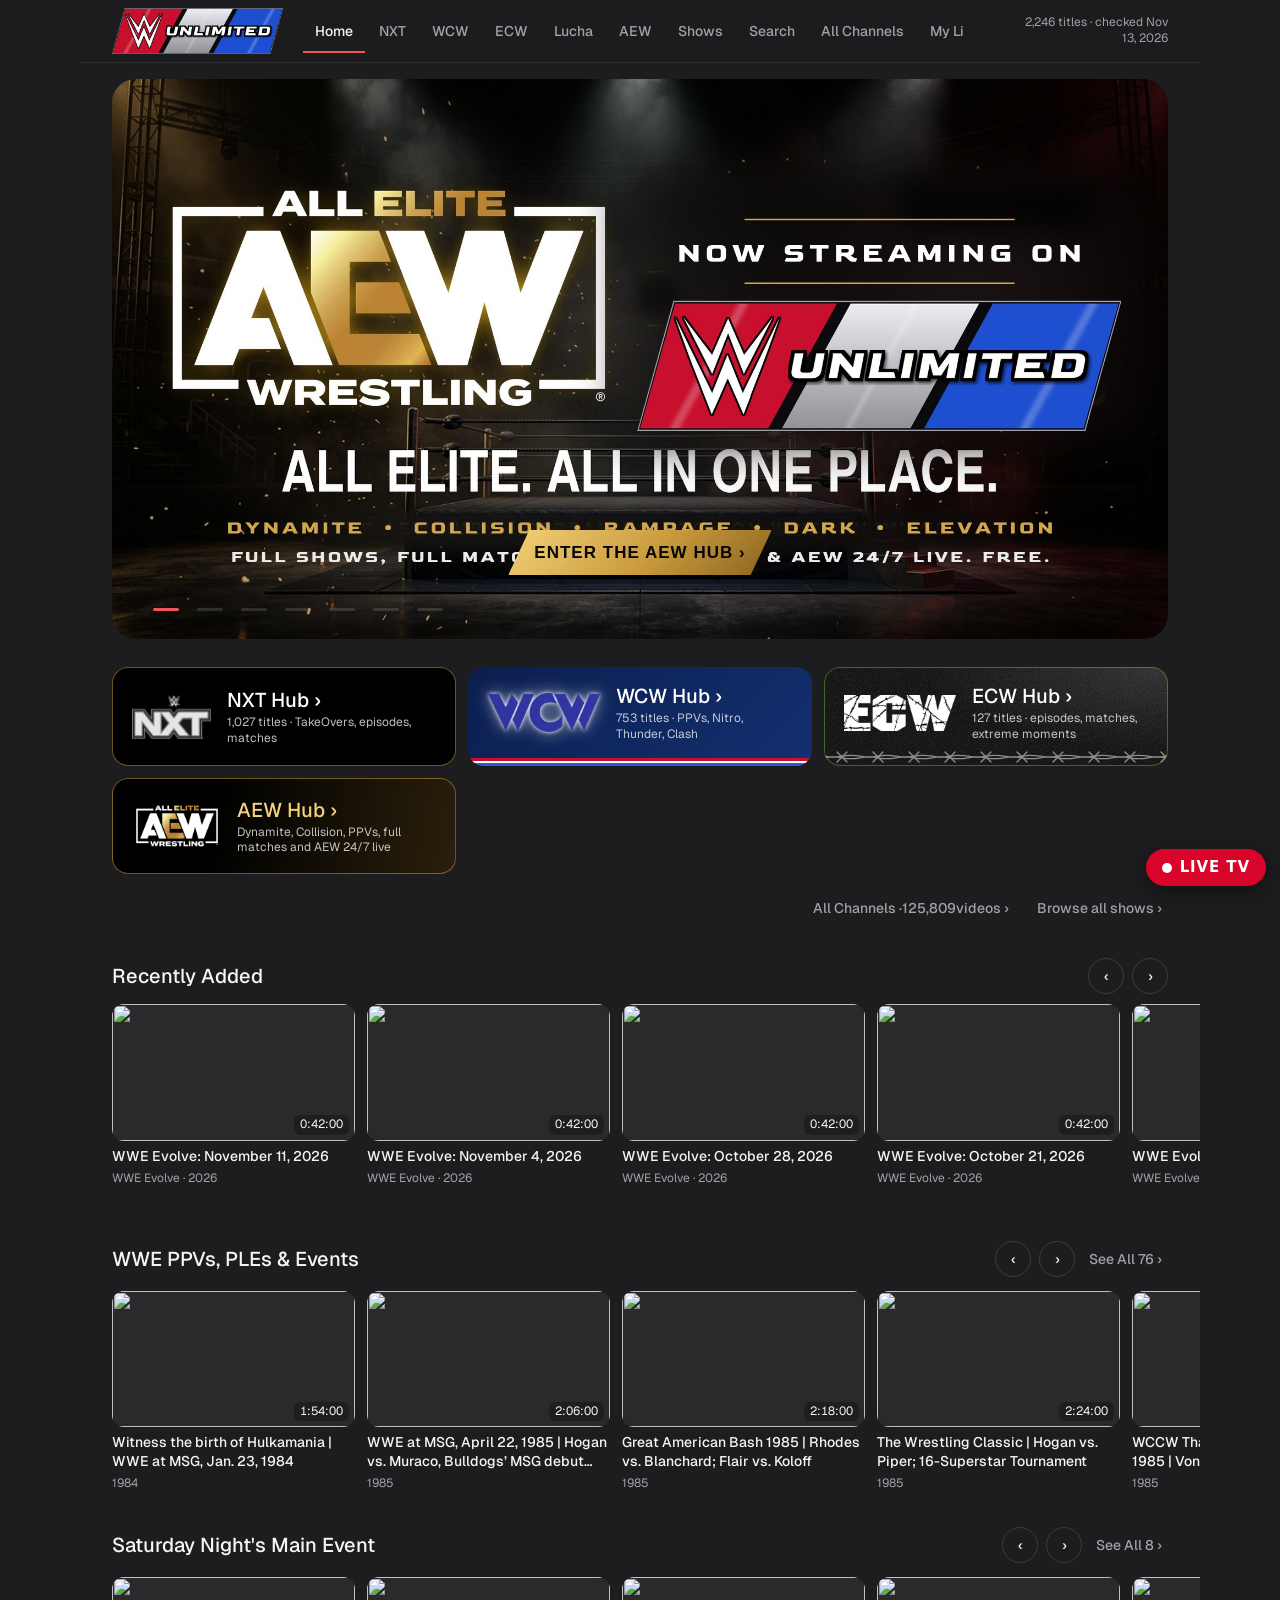
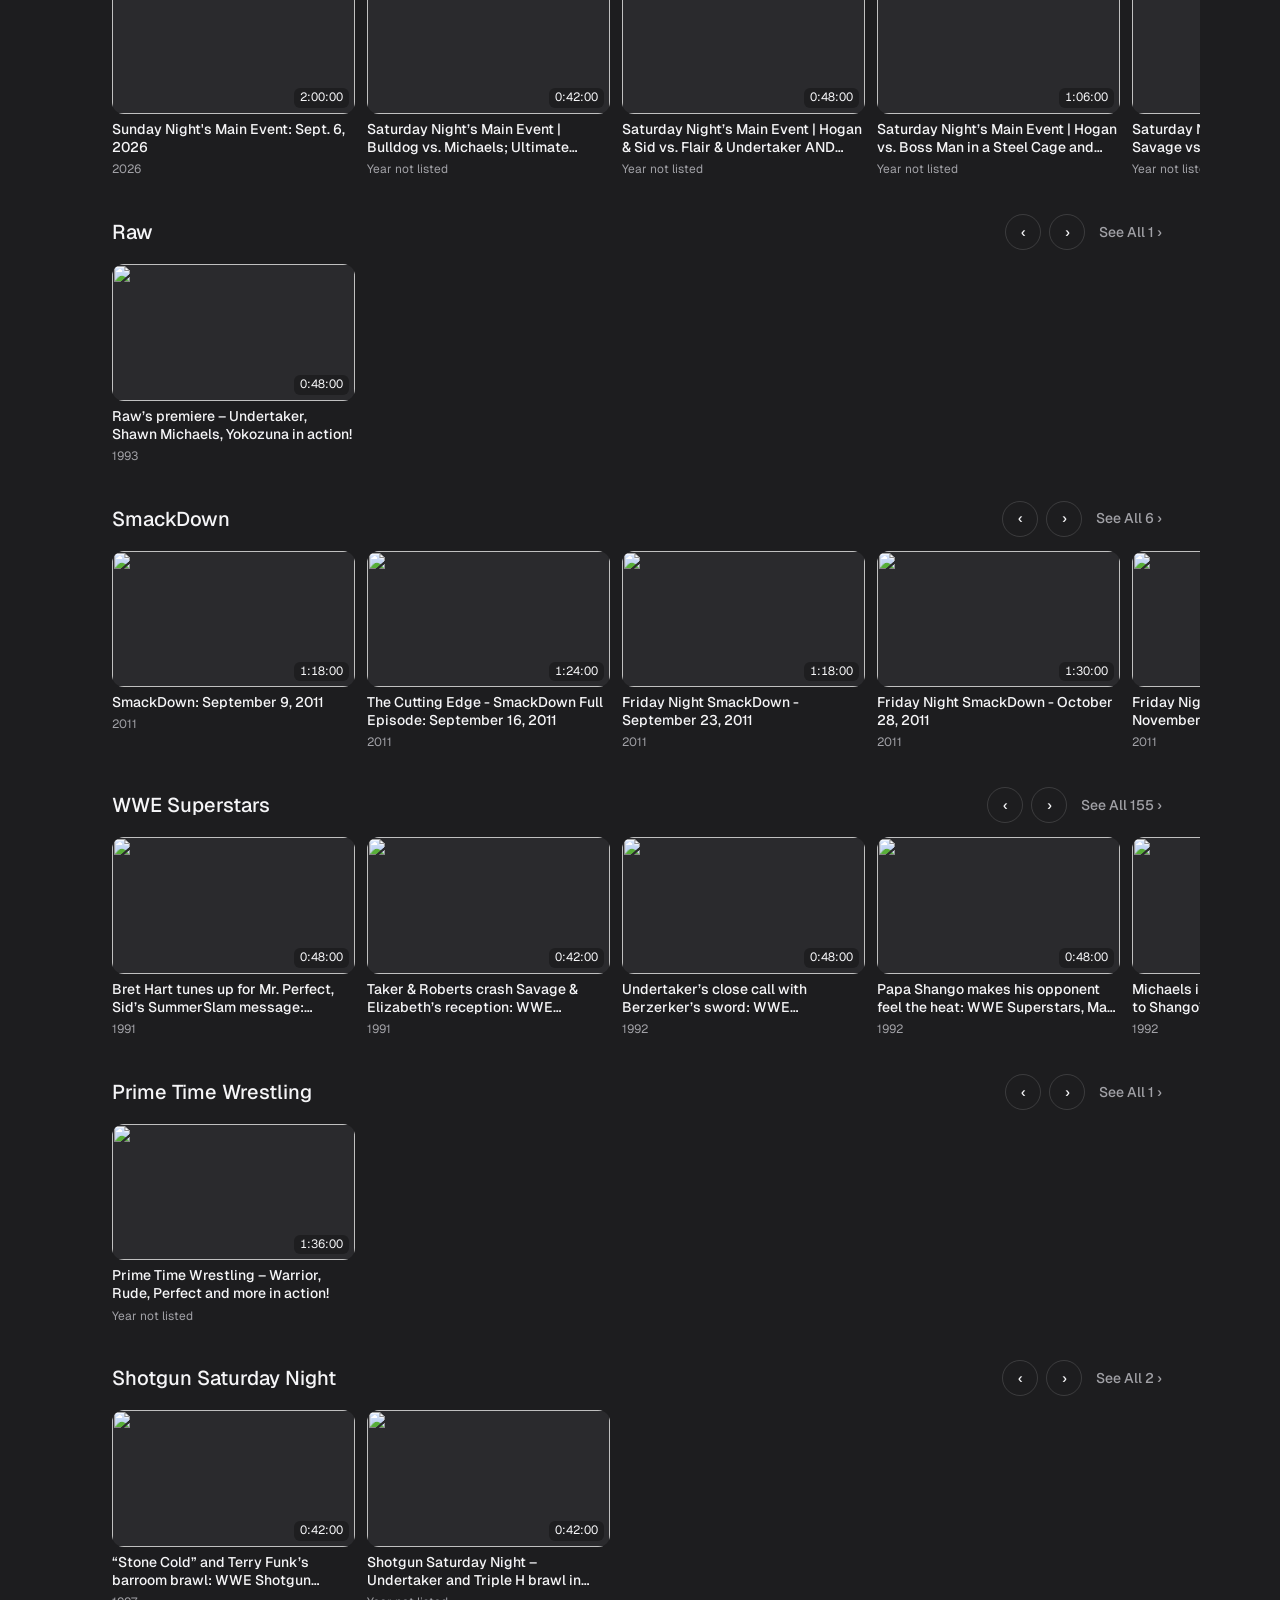
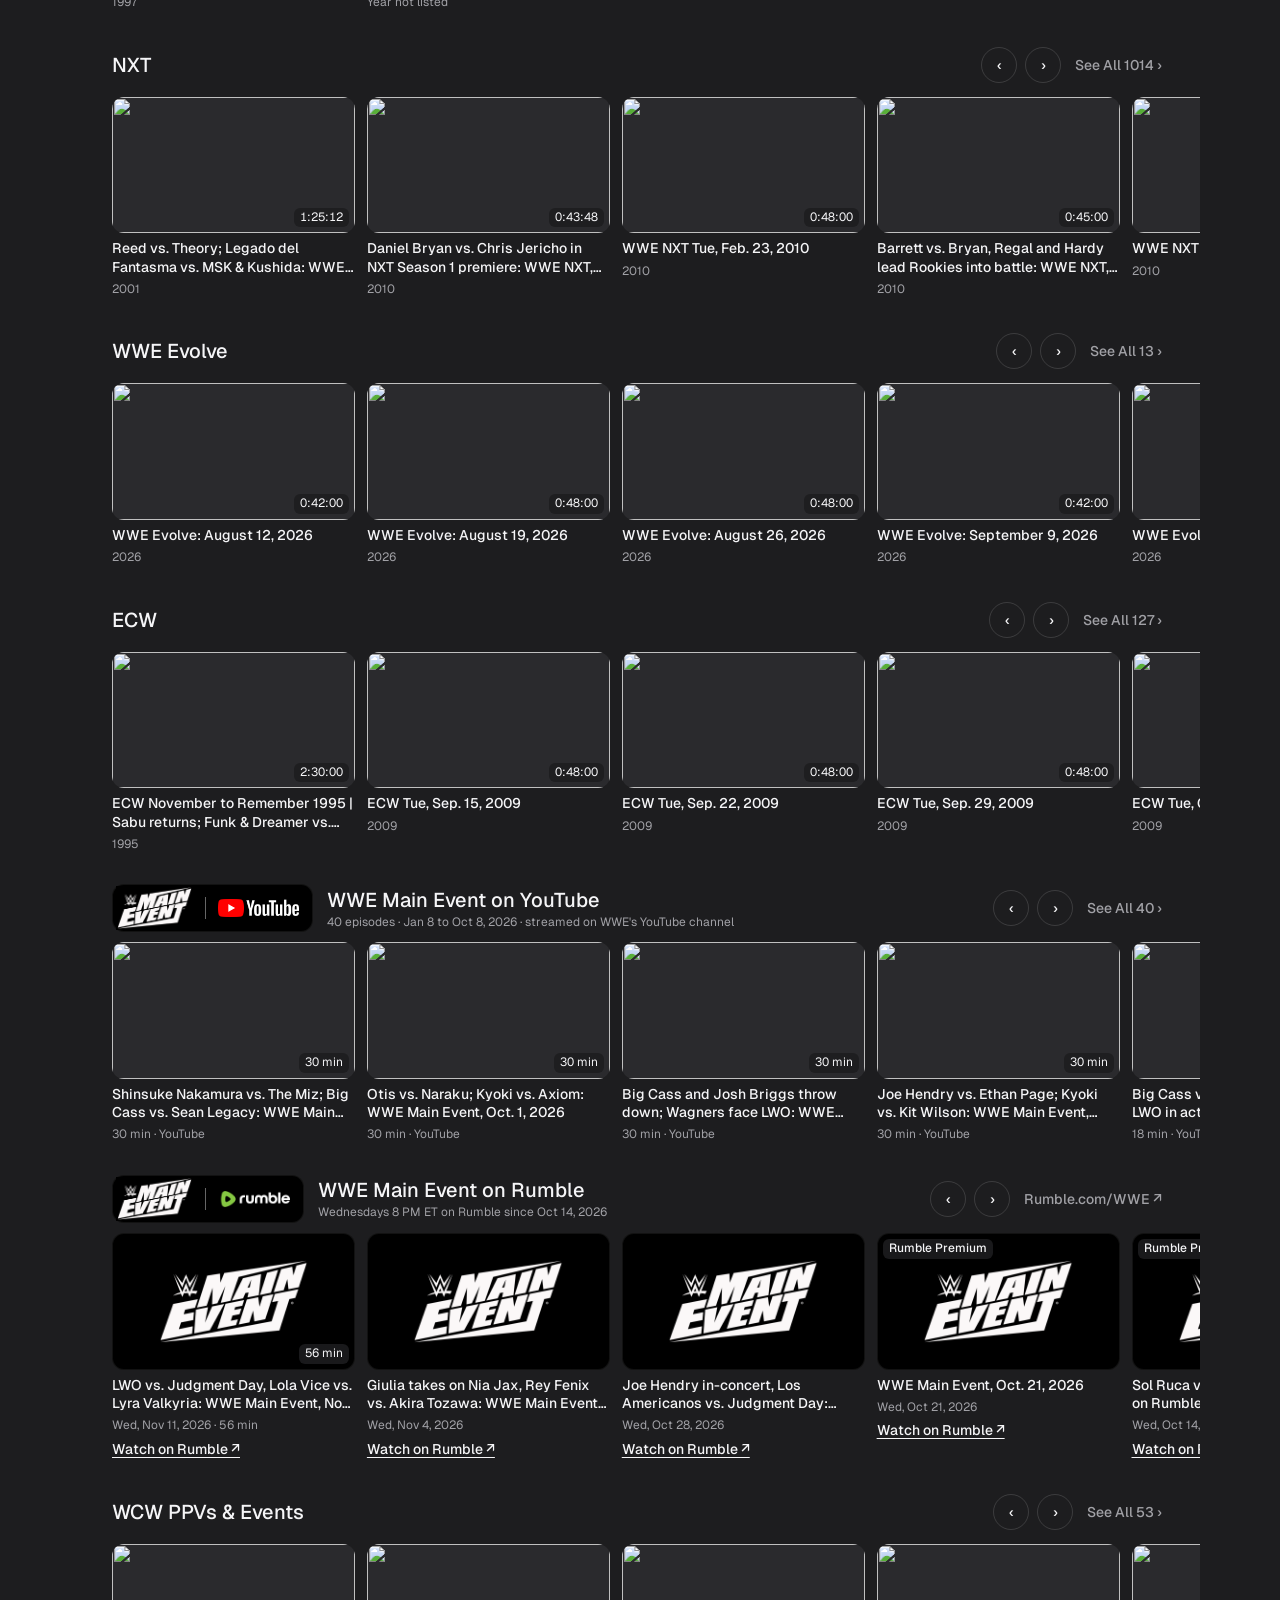
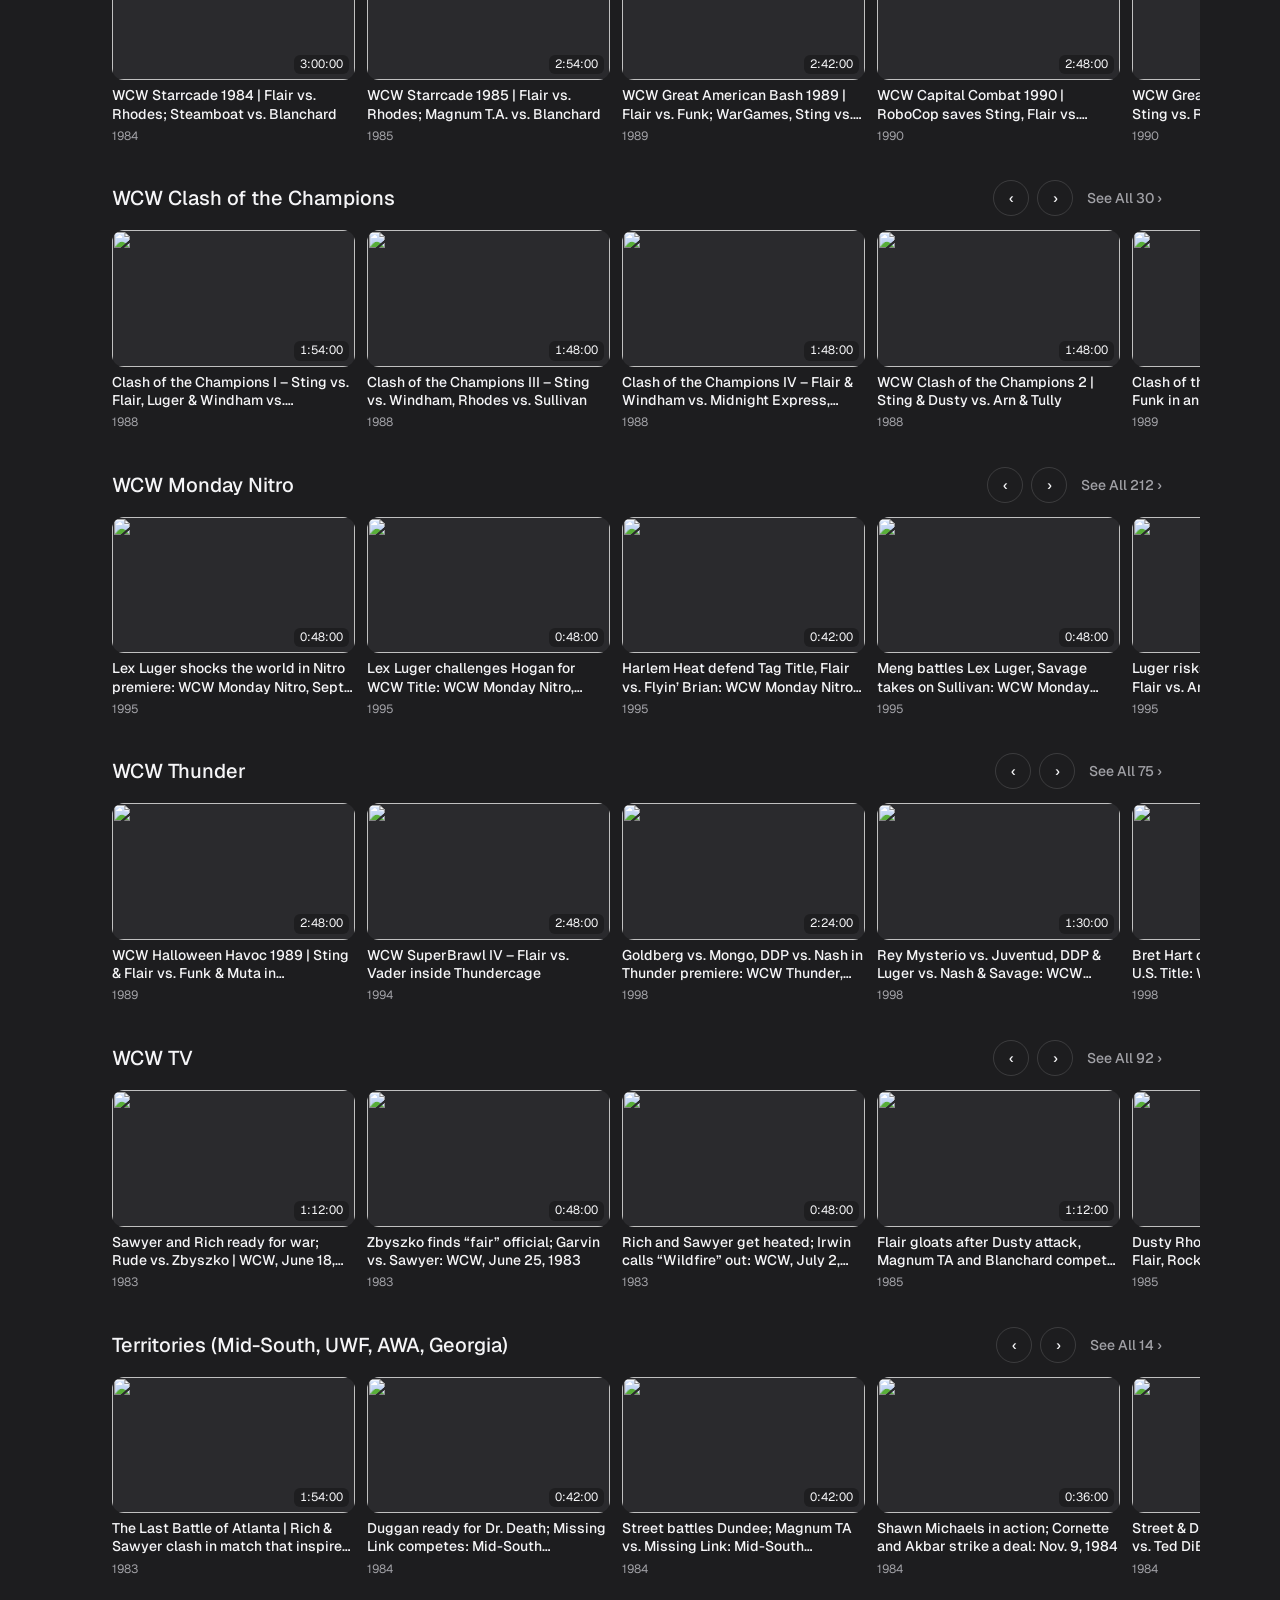
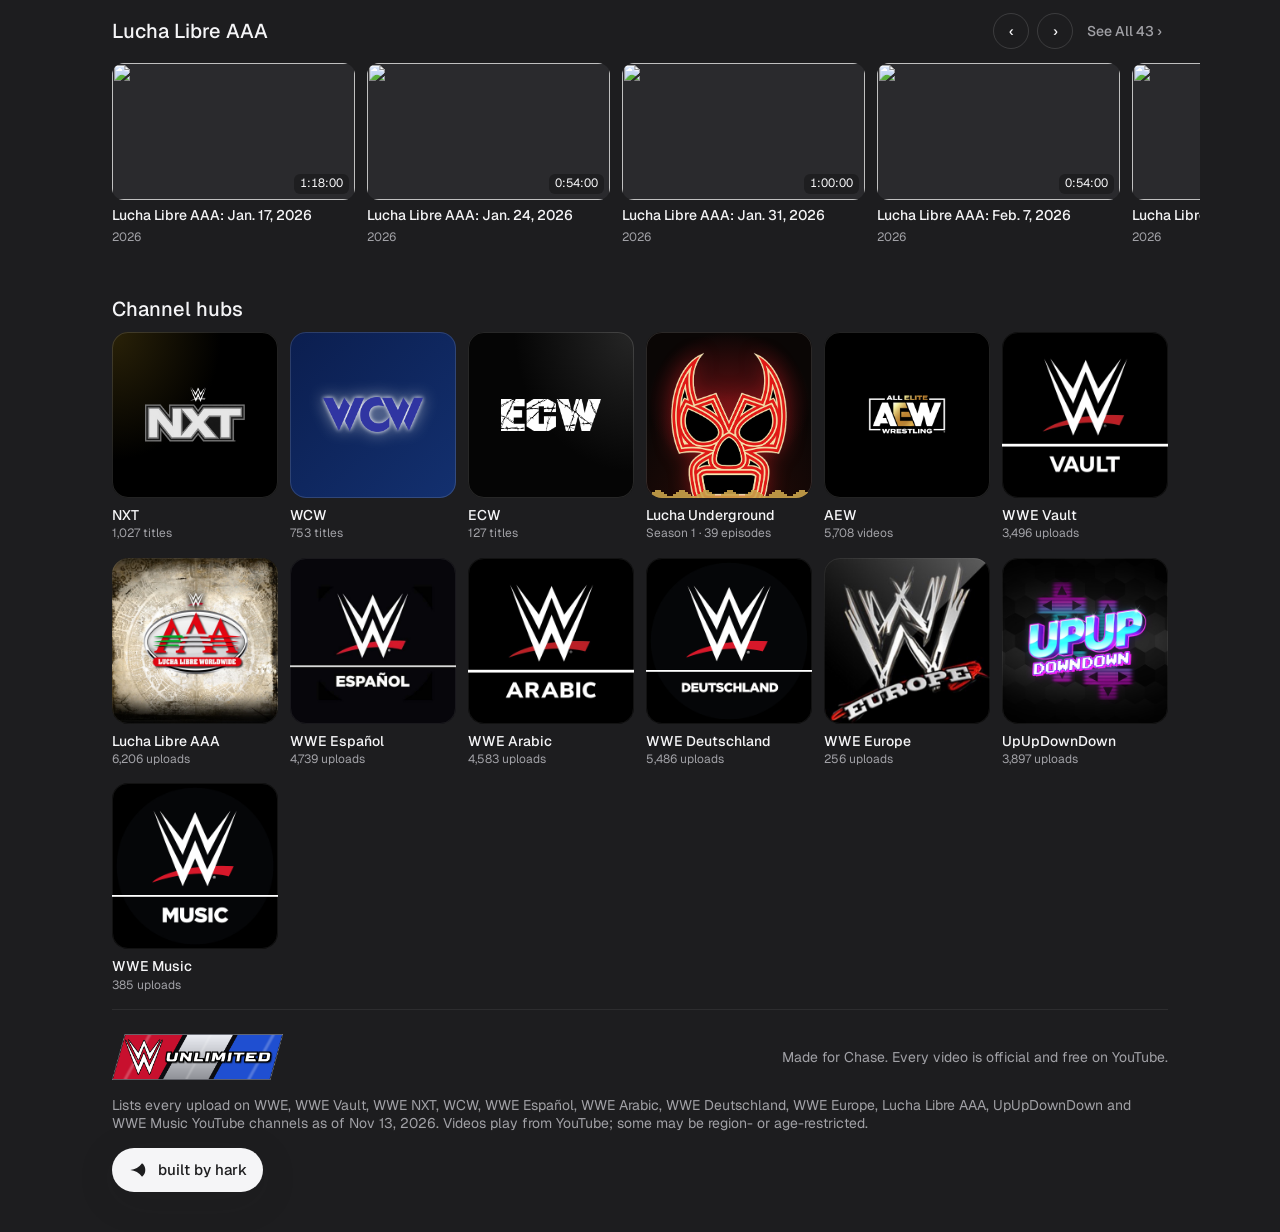
==== commit de46814a: "Update WWE Unlimited" ====
--- a/aew-preview.html
+++ b/aew-preview.html
@@ -5,9 +5,9 @@
     <meta charset="utf-8" />
     <meta name="viewport" content="width=device-width, initial-scale=1, viewport-fit=cover" />
     <title>WWE Unlimited</title>
-    <link rel="icon" type="image/png" href="icon.png" />
-    <link rel="apple-touch-icon" href="icon.png" />
-    <link rel="apple-touch-icon" sizes="180x180" href="icon.png" />
+    <link rel="icon" type="image/png" href="icon_new.png" />
+    <link rel="apple-touch-icon" href="icon_new.png" />
+    <link rel="apple-touch-icon" sizes="180x180" href="icon_new.png" />
     <meta name="apple-mobile-web-app-title" content="WWE Unlimited" />
     <meta name="apple-mobile-web-app-capable" content="yes" />
     <meta name="mobile-web-app-capable" content="yes" />
@@ -306,11 +306,12 @@
   <script id="eotn-data">window.EOTN_EVENTS=[[1794790800, "n5xNQPgR4Fg", "WWE Backlash 2008", 10132], [1794877200, "kJRzqQwZ7po", "WCW Halloween Havoc 1998", 11287], [1794963600, "uAUkvxxbNdM", "WWE NXT Feb. 23 & Mar. 2, 2010 Back-to-Back \u00b7 Part 1: Feb. 23", 2773], [1794966373, "Pr5_wHR2nyQ", "WWE NXT Feb. 23 & Mar. 2, 2010 Back-to-Back \u00b7 Part 2: Mar. 2", 2773]];</script>
 <style id="eotn-hero-css">.x-feat__bg img.x-eotn{object-position:center}.x-feat [data-h="tag"].is-eotn{color:#d4a017;letter-spacing:.14em}.x-feat .pill.is-live{background:#d90429;color:#fff}.eotn-strap{position:absolute;top:clamp(12px,2.2vw,22px);right:clamp(12px,2.2vw,22px);z-index:3;display:flex;align-items:stretch;font-family:Impact,"Arial Black","Helvetica Neue",Arial,sans-serif;text-transform:uppercase;font-style:italic;line-height:1;box-shadow:0 6px 22px rgba(0,0,0,.55);transform:skewX(-8deg);pointer-events:none}.eotn-strap[hidden]{display:none}.eotn-strap span{padding:.5em .75em;font-size:clamp(15px,2vw,26px);letter-spacing:.02em}.eotn-strap .a{background:#fff;color:#111}.eotn-strap .b{background:#d90429;color:#fff}.eotn-strap .b b{color:#ffd23f;font-weight:inherit}</style>
     <link rel="stylesheet" id="aw-css" href="aew.css" />
-  </head>
+  <style id="brand-css">.x-wm__logo{display:block;height:40px;width:auto;max-width:62vw}@media(min-width:900px){.x-wm__logo{height:46px}}</style>
+</head>
   <body>
     <div class="page" id="top">
       <header class="x-top">
-        <a class="x-logo x-wm" href="#home" aria-label="WWE Unlimited home"><img class="x-wm__img" src="wwe.png" alt="WWE" />Unlimited</a>
+        <a class="x-logo x-wm" href="#home" aria-label="WWE Unlimited home"><img class="x-wm__logo" src="unlimited_logo.png" alt="WWE Unlimited" /></a>
         <nav class="x-nav" aria-label="Main">
           <a href="#home" data-tab="home">Home</a>
           <a href="#nxt" data-tab="nxt">NXT</a>
@@ -329,10 +330,10 @@
       <main class="main">
         <div class="x-view" id="v-home">
           <section class="x-feat" data-hero="home" aria-roledescription="carousel" aria-label="Featured events"><div class="eotn-strap" hidden aria-hidden="true"><span class="a">Streams</span><span class="b" data-strap></span></div>
-            <div class="x-feat__bg" data-h="bg"><img class="x-poster x-aew" id="aew-poster" src="aew_coming.jpg" alt="AEW coming to WWE Unlimited" /><img class="x-poster x-eotn" id="eotn-poster" src="" alt="Event of the Night" /><img class="x-poster" id="ss-poster" src="survivor_series_2026_poster.jpg" alt="Survivor Series: WarGames, Houston, Saturday November 28: Roman Reigns behind the cage" /></div>
+            <div class="x-feat__bg" data-h="bg"><img class="x-poster x-aew" id="aew-poster" src="aew_now.jpg" alt="AEW now streaming on WWE Unlimited" /><img class="x-poster x-eotn" id="eotn-poster" src="" alt="Event of the Night" /><img class="x-poster" id="ss-poster" src="survivor_series_2026_poster.jpg" alt="Survivor Series: WarGames, Houston, Saturday November 28: Roman Reigns behind the cage" /></div>
             <div class="x-feat__copy">
               <p class="x-tag" data-h="tag">Featured</p>
-              <h1 data-h="title"><span class="x-wm"><img class="x-wm__img" src="wwe.png" alt="WWE" />Unlimited</span></h1>
+              <h1 data-h="title"><span class="x-wm"><img class="x-wm__logo" src="unlimited_logo.png" alt="WWE Unlimited" /></span></h1>
               <p class="x-sub" data-h="sub">Full events and episodes, free and official on WWE's YouTube channels.</p>
               <p class="x-meta" data-h="meta"></p>
               <div class="x-acts">
@@ -572,7 +573,7 @@
         </div>
       </main>
       <footer class="foot">
-        <p class="x-wm x-foot-wm"><img class="x-wm__img" src="wwe.png" alt="WWE" />Unlimited</p>
+        <p class="x-wm x-foot-wm"><img class="x-wm__logo" src="unlimited_logo.png" alt="WWE Unlimited" /></p>
         <p>Made for Chase. Every video is official and free on YouTube.</p>
         <p>Lists every upload on WWE, WWE Vault, WWE NXT, WCW, WWE Español, WWE Arabic, WWE Deutschland, WWE Europe, Lucha Libre AAA, UpUpDownDown and WWE Music YouTube channels as of Nov 13, 2026. Videos play from YouTube; some may be region- or age-restricted.</p>
         <a class="badge" href="https://hark.com/" target="_blank" rel="noopener"
@@ -4144,7 +4145,7 @@
         function where(f) { return items.filter(f).sort(sortY); }
         function isCat(it, cs) { return cs.indexOf(it.category) > -1; }
         var EPEV = ["Full Episodes", "Full Events"];
-        var AEW_SLIDE = { special: true, art: true, title: "AEW coming to WWE Unlimited" };
+        var AEW_SLIDE = { special: true, art: true, title: "AEW now streaming on WWE Unlimited" };
         var SS_SLIDE = { special: true, tag: "Curated playlist", title: "Road to Survivor Series: WarGames", sub: "393 videos · 1987 to 2026", badge: "Sat Nov 28 · 6 PM ET · Houston", go: "ss" };
         // EOTN:hero, tonight's (or the next) Event of the Night leads the home carousel
         var EOTN_SLIDE = (function () {
--- a/aew.css
+++ b/aew.css
@@ -101,3 +101,12 @@
   .aw-sec__head { flex-direction: column; align-items: flex-start; gap: 10px; }
 }
 @media (prefers-reduced-motion: reduce) { .aw-dot, .aw-live__badge b { animation: none; } .aw-card__art img, .aw-live__screen > img { transition: none; } }
+/* Keep the hub inside the phone's width (2026-11-17: the view's grid let the dial and rails stretch every section to ~4,700px) */
+#v-aew { min-width: 0; max-width: 100%; overflow-x: hidden; grid-template-columns: minmax(0, 1fr); }
+#v-aew > *, .aw-body > *, .aw-sec, .aw-live__body > * { min-width: 0; max-width: 100%; }
+.aw-dial { overflow-x: auto; -webkit-overflow-scrolling: touch; scrollbar-width: none; }
+.aw-rail { max-width: 100%; }
+@media (max-width: 720px) { .aw-live__screen { max-height: 56vw; } }
+/* Home carousel: the AEW slide opens the hub (Chase, 2026-11-17) */
+.x-feat.is-art { cursor: pointer; }
+.x-feat.is-art::before { content: "Enter the AEW Hub \203A"; position: absolute; left: 50%; bottom: 64px; transform: translateX(-50%); z-index: 3; white-space: nowrap; padding: 14px 26px; background: linear-gradient(135deg, #f3d27a, #c99a3c 55%, #8a6420); color: #050505; font: 800 17px/1 "Barlow Condensed", "Archivo Black", sans-serif; letter-spacing: .06em; text-transform: uppercase; clip-path: polygon(8% 0, 100% 0, 92% 100%, 0 100%); pointer-events: none; }
